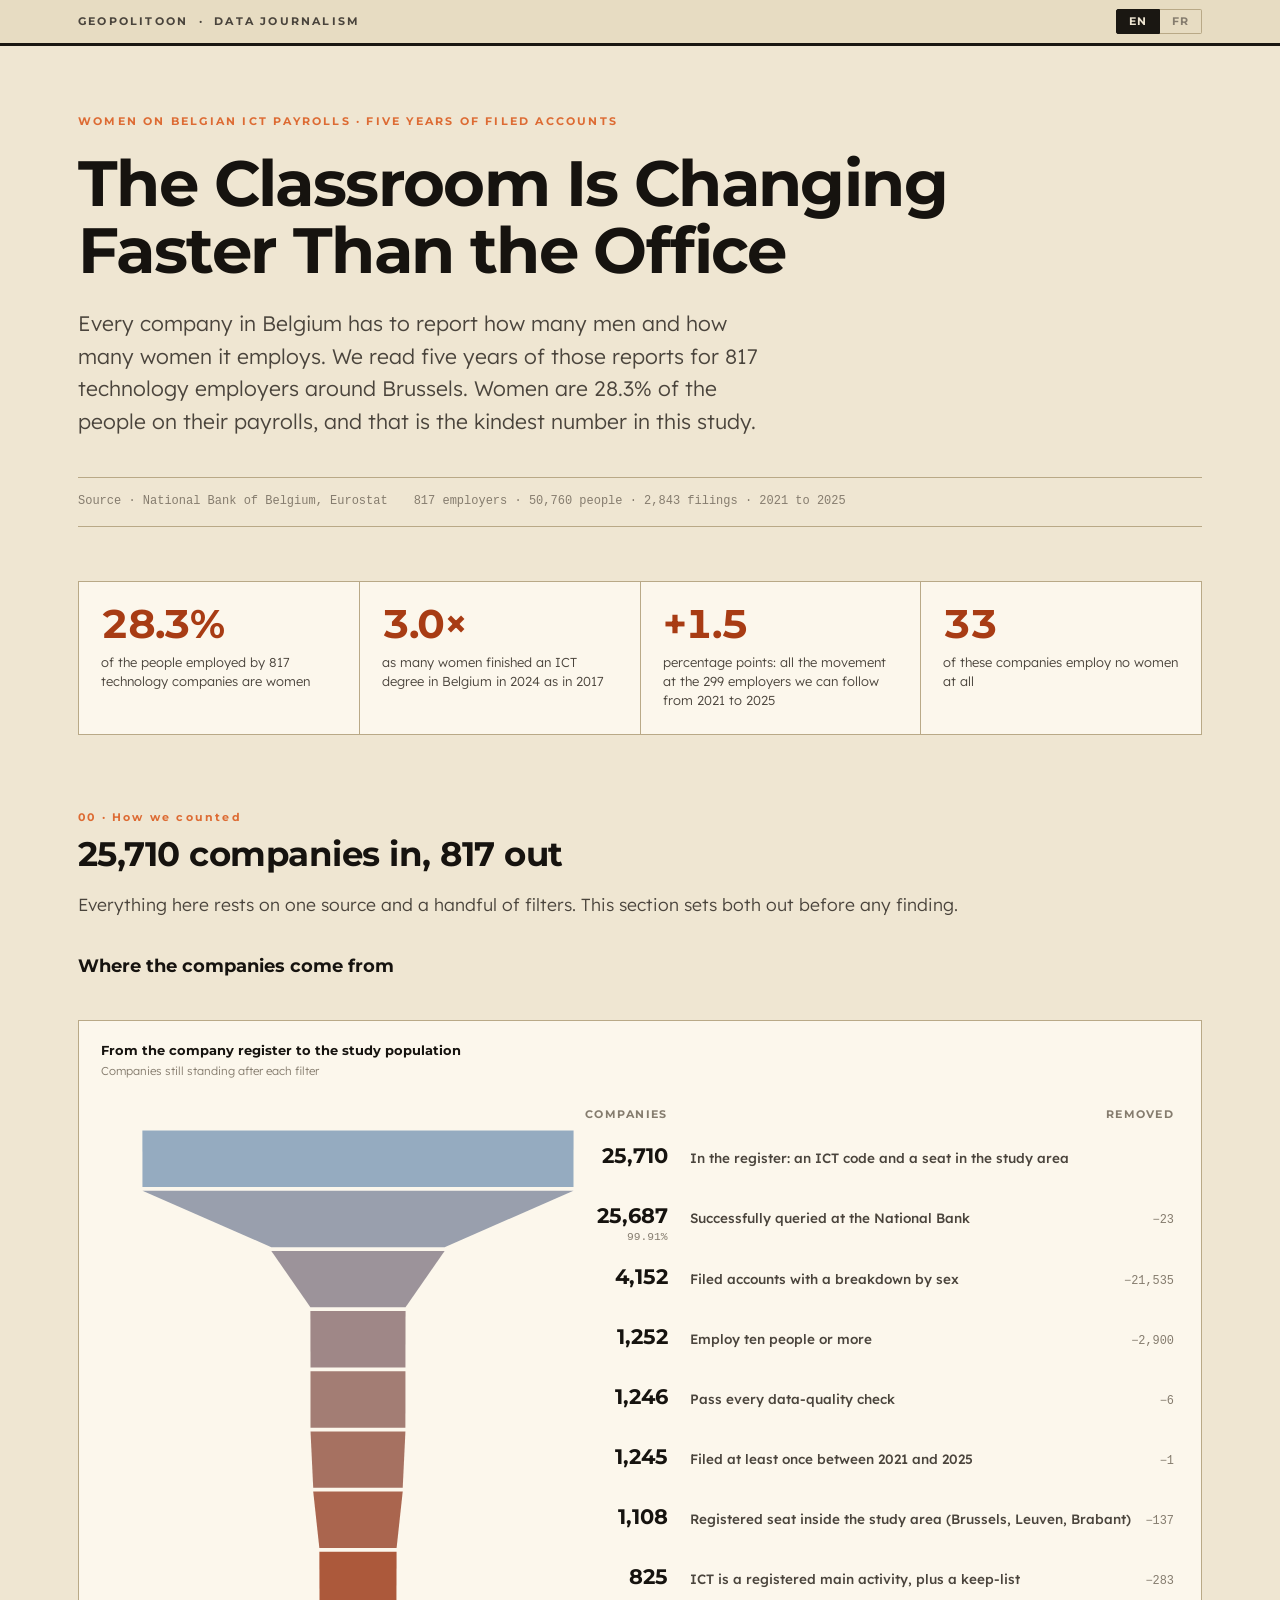
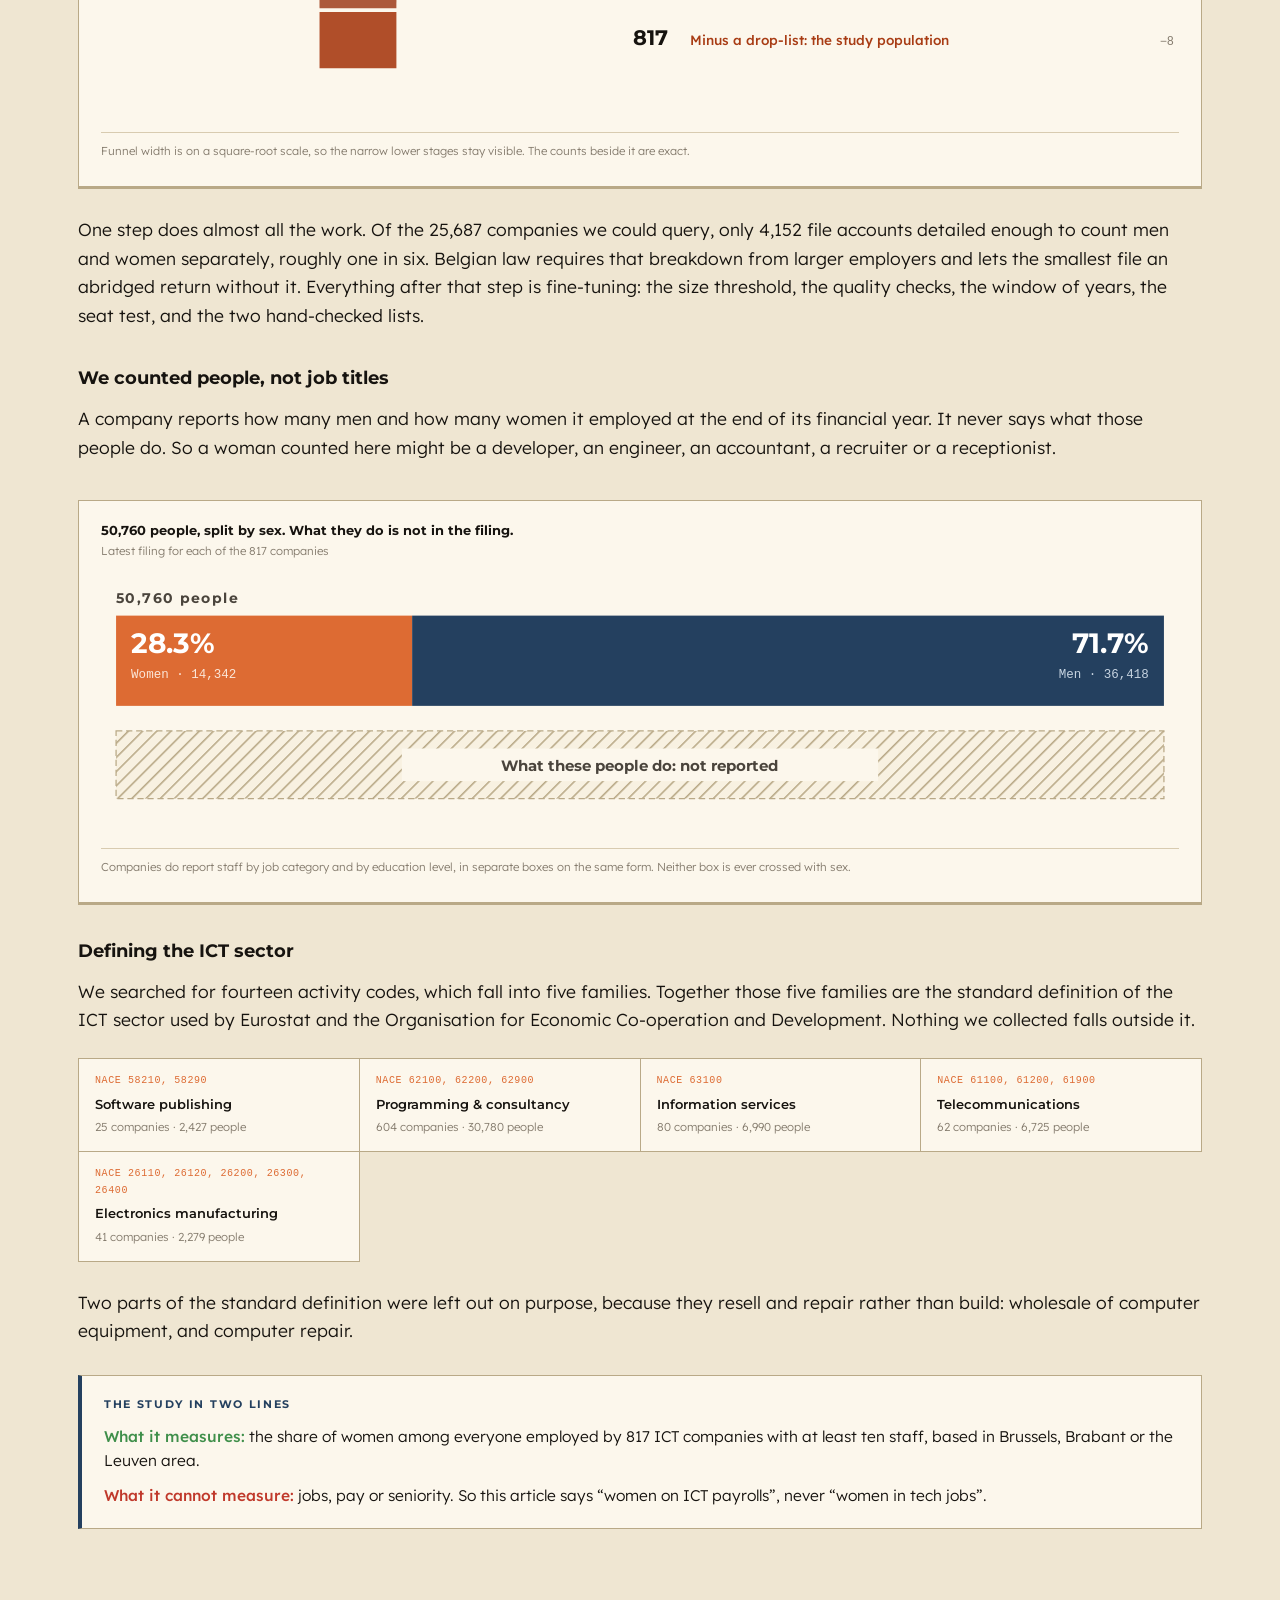
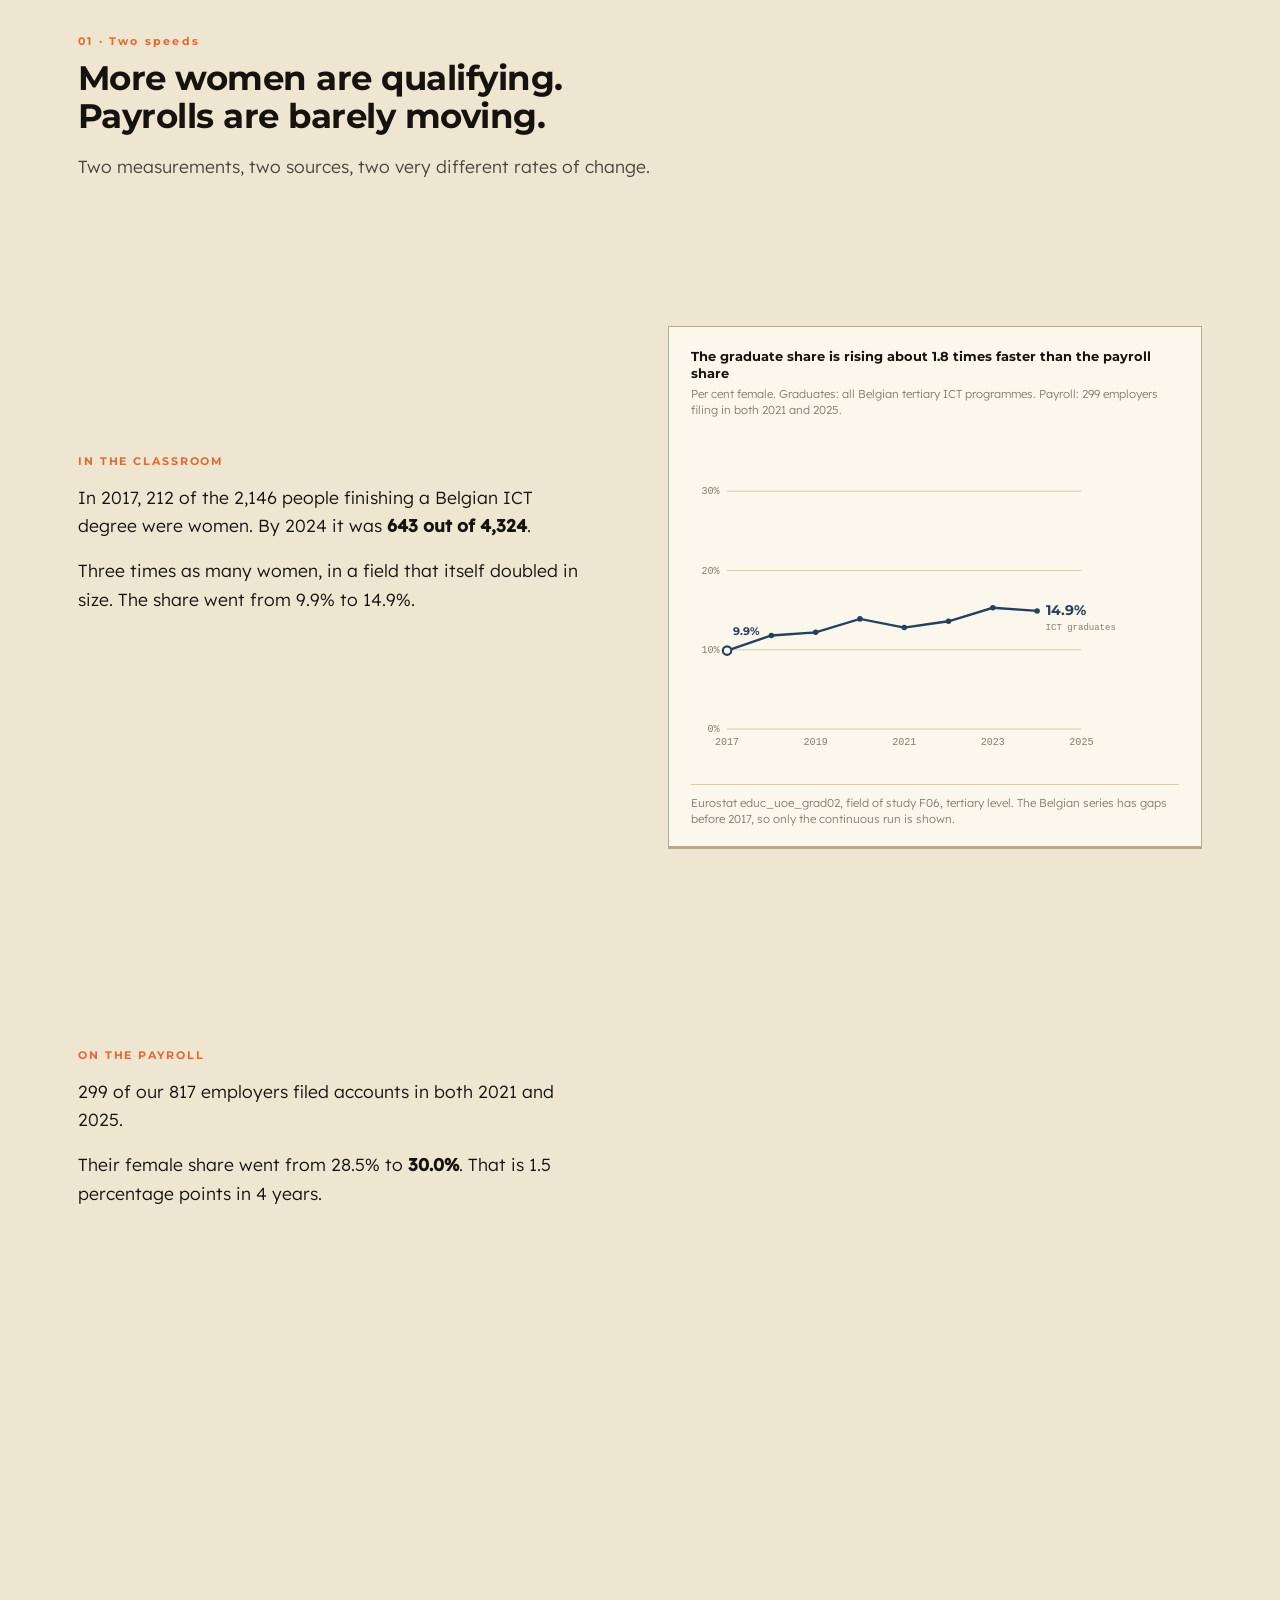
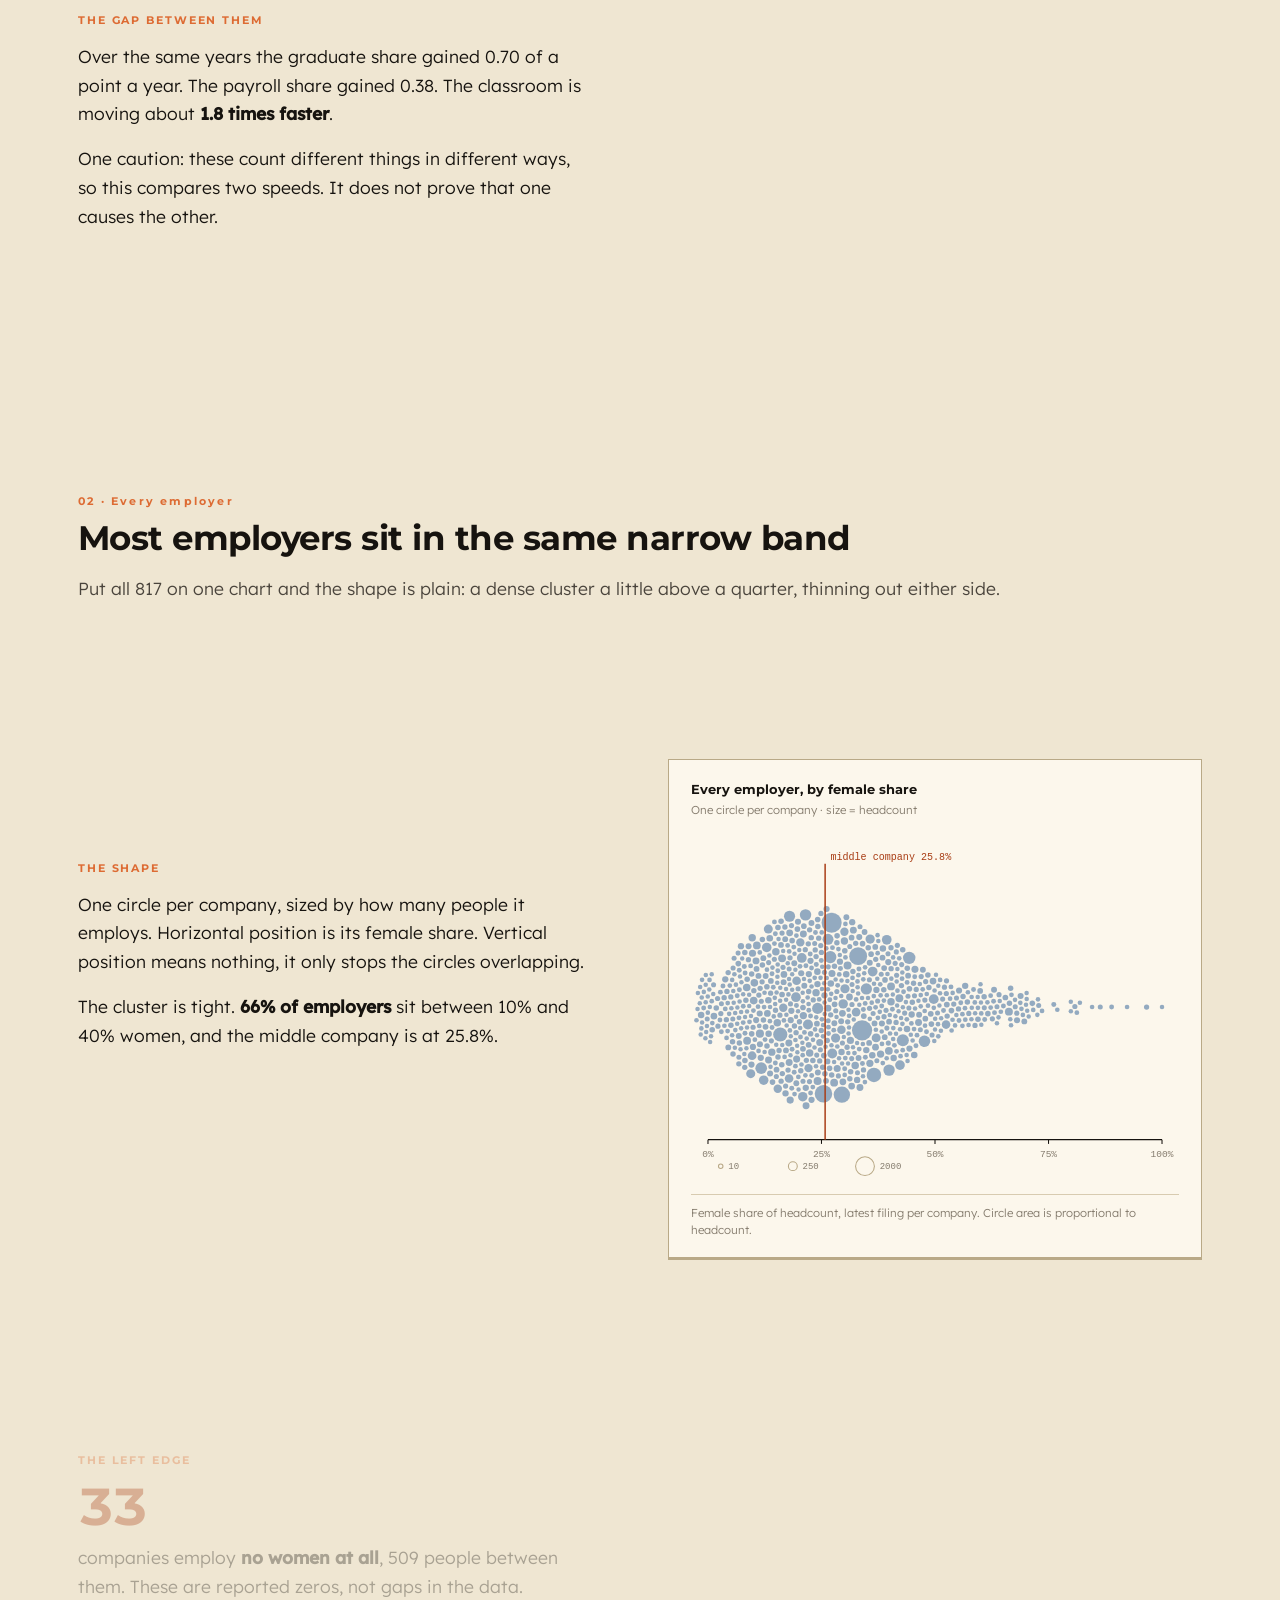
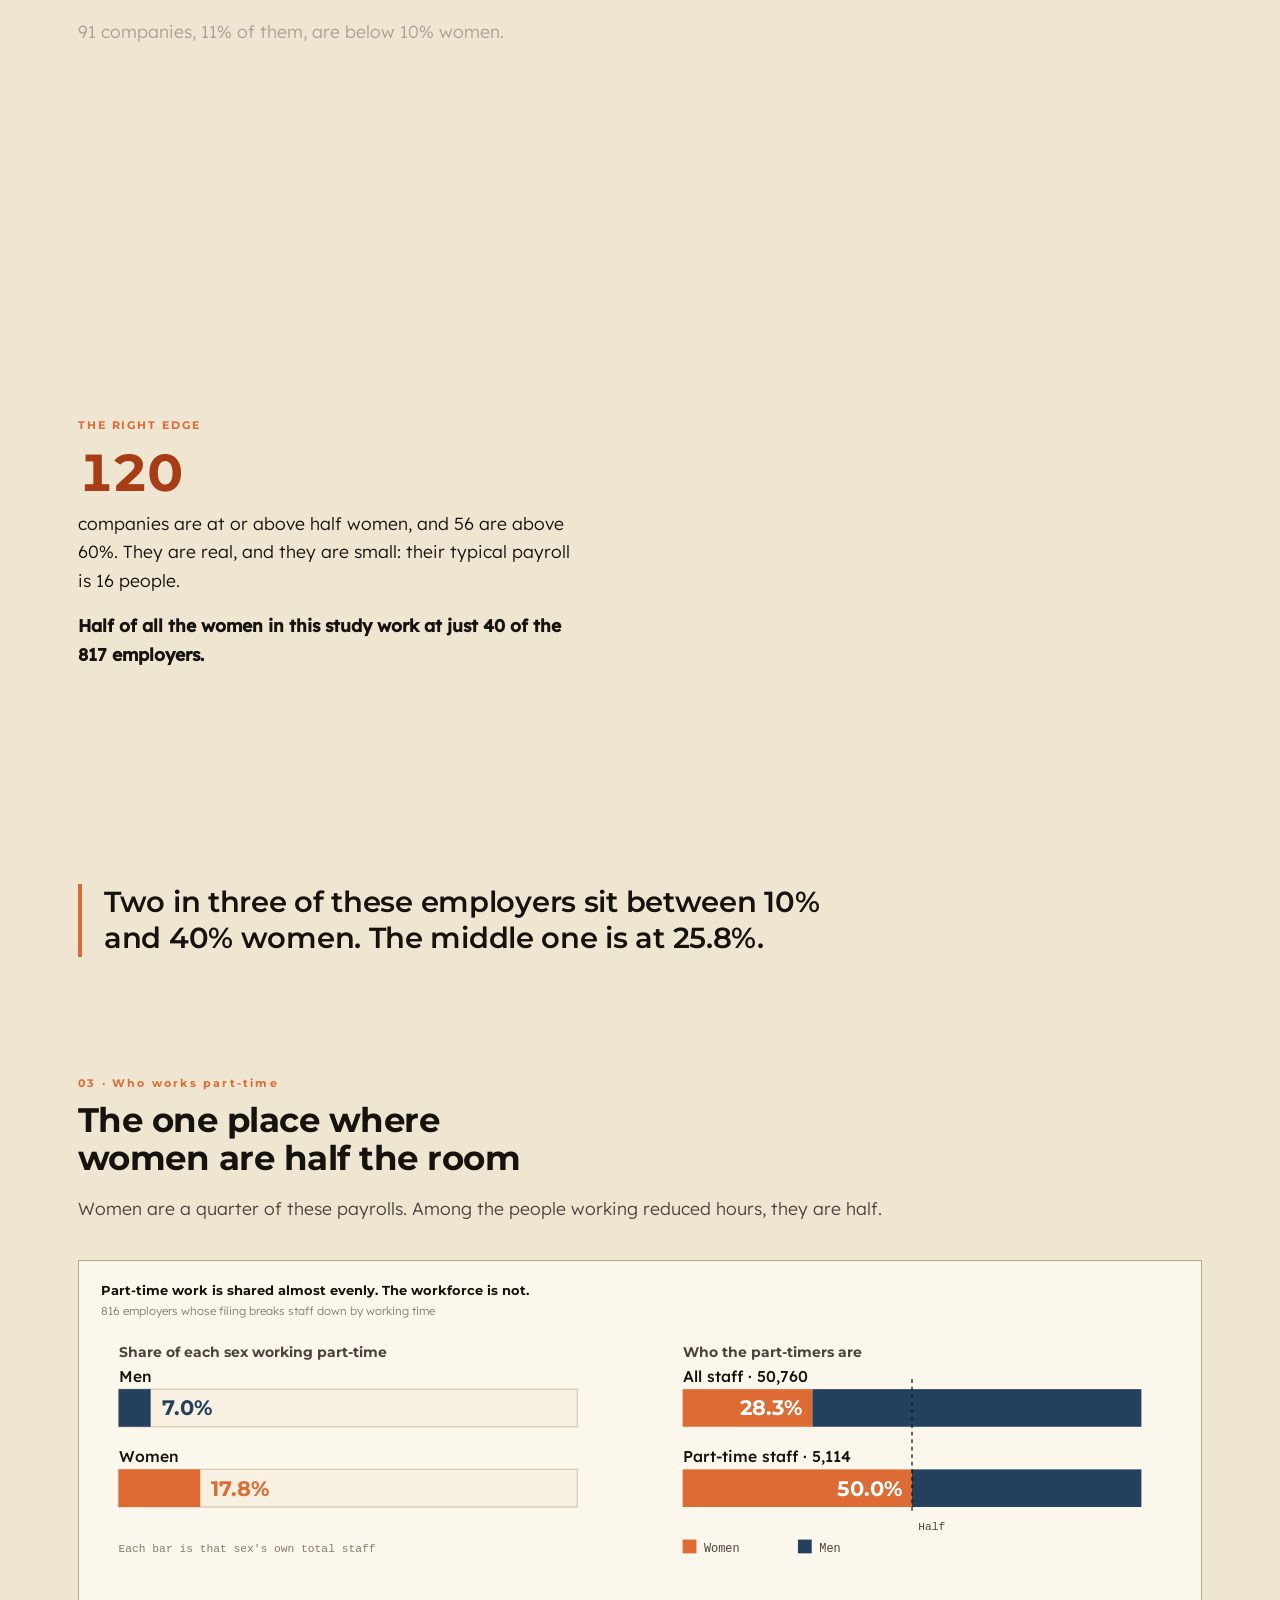
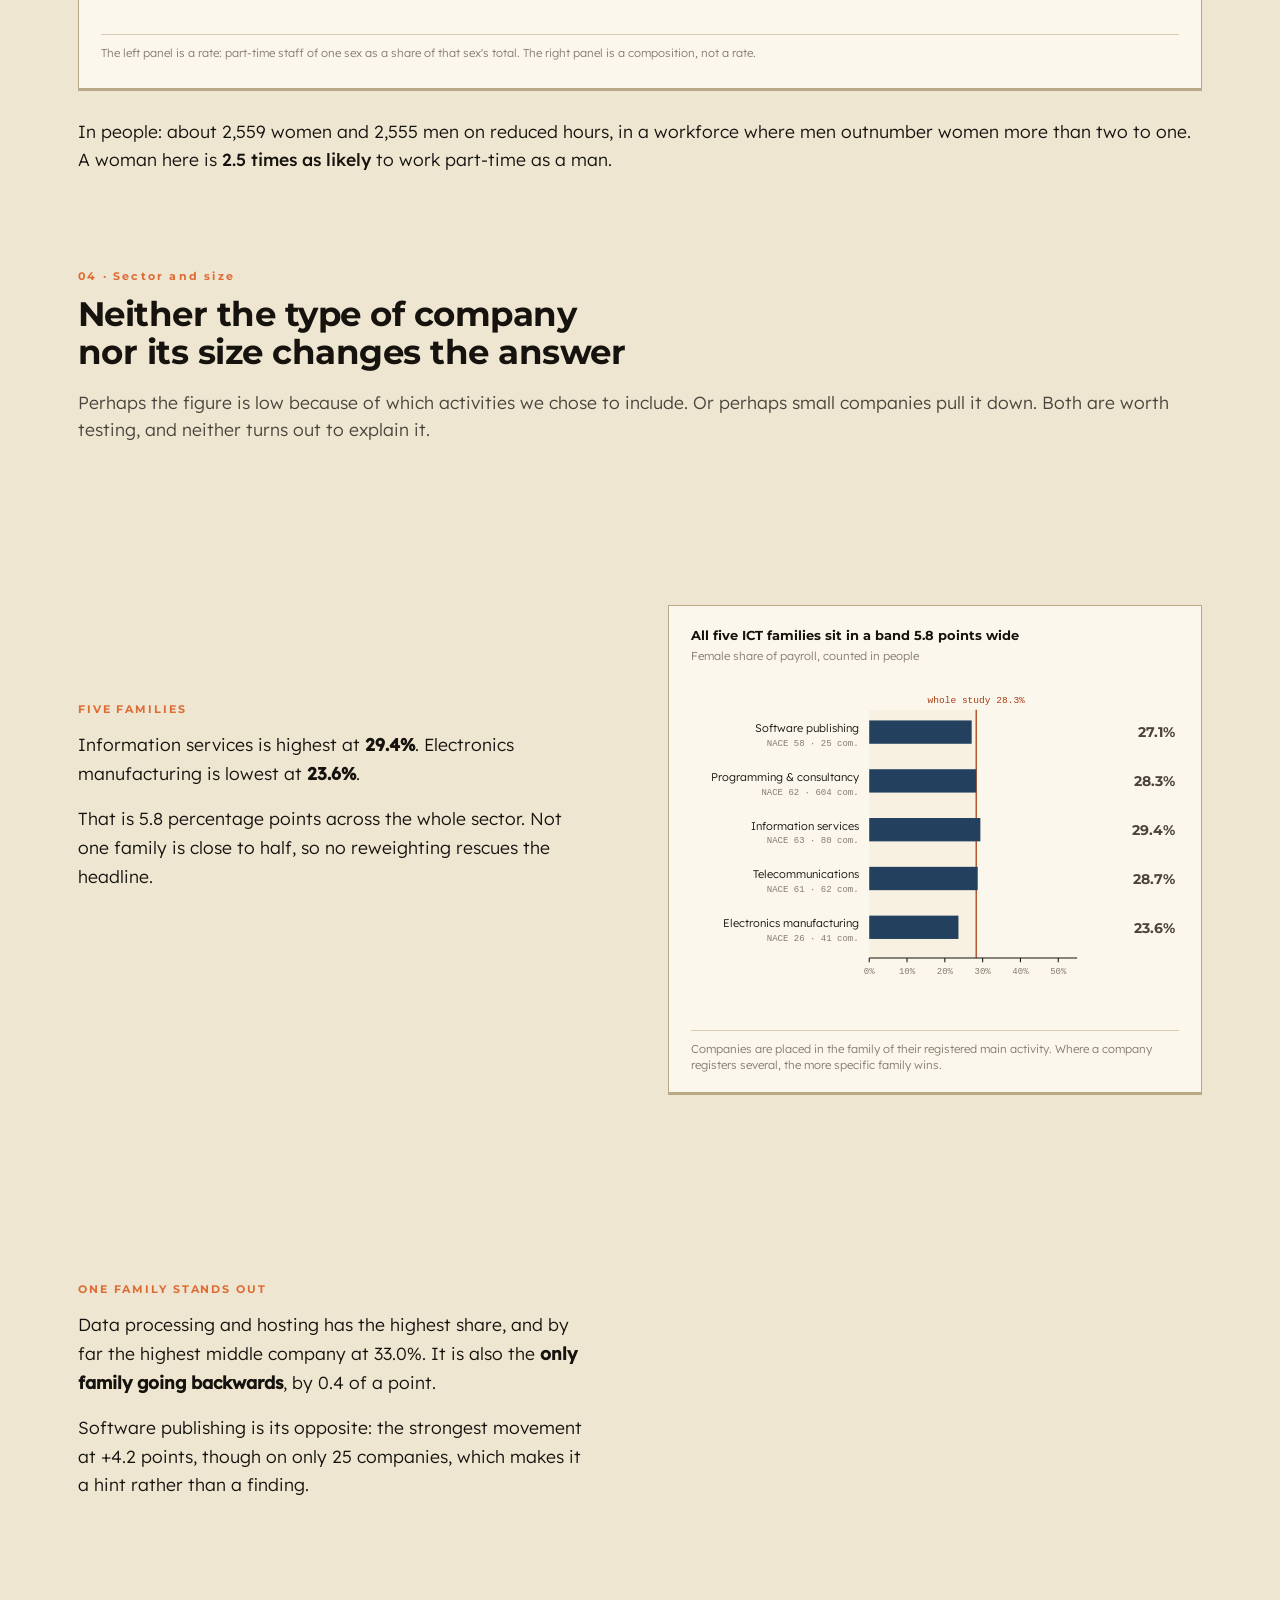
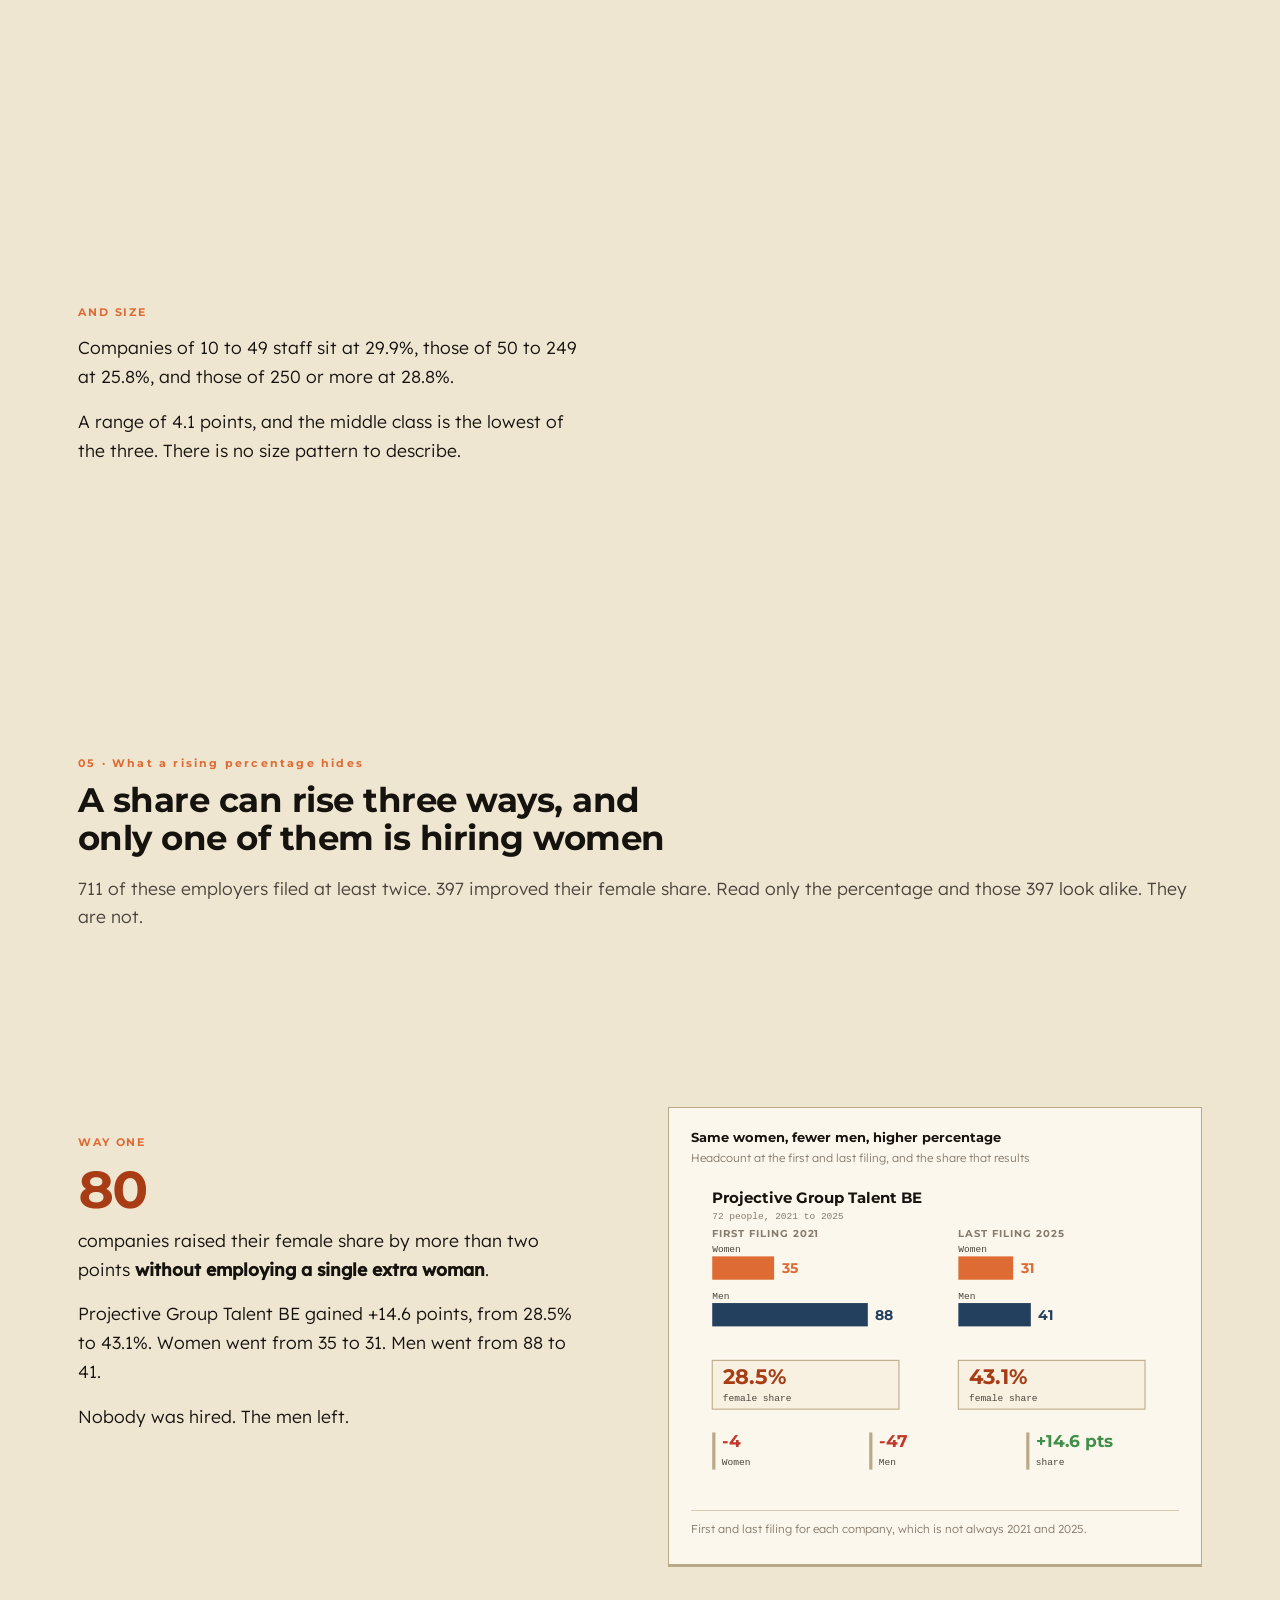
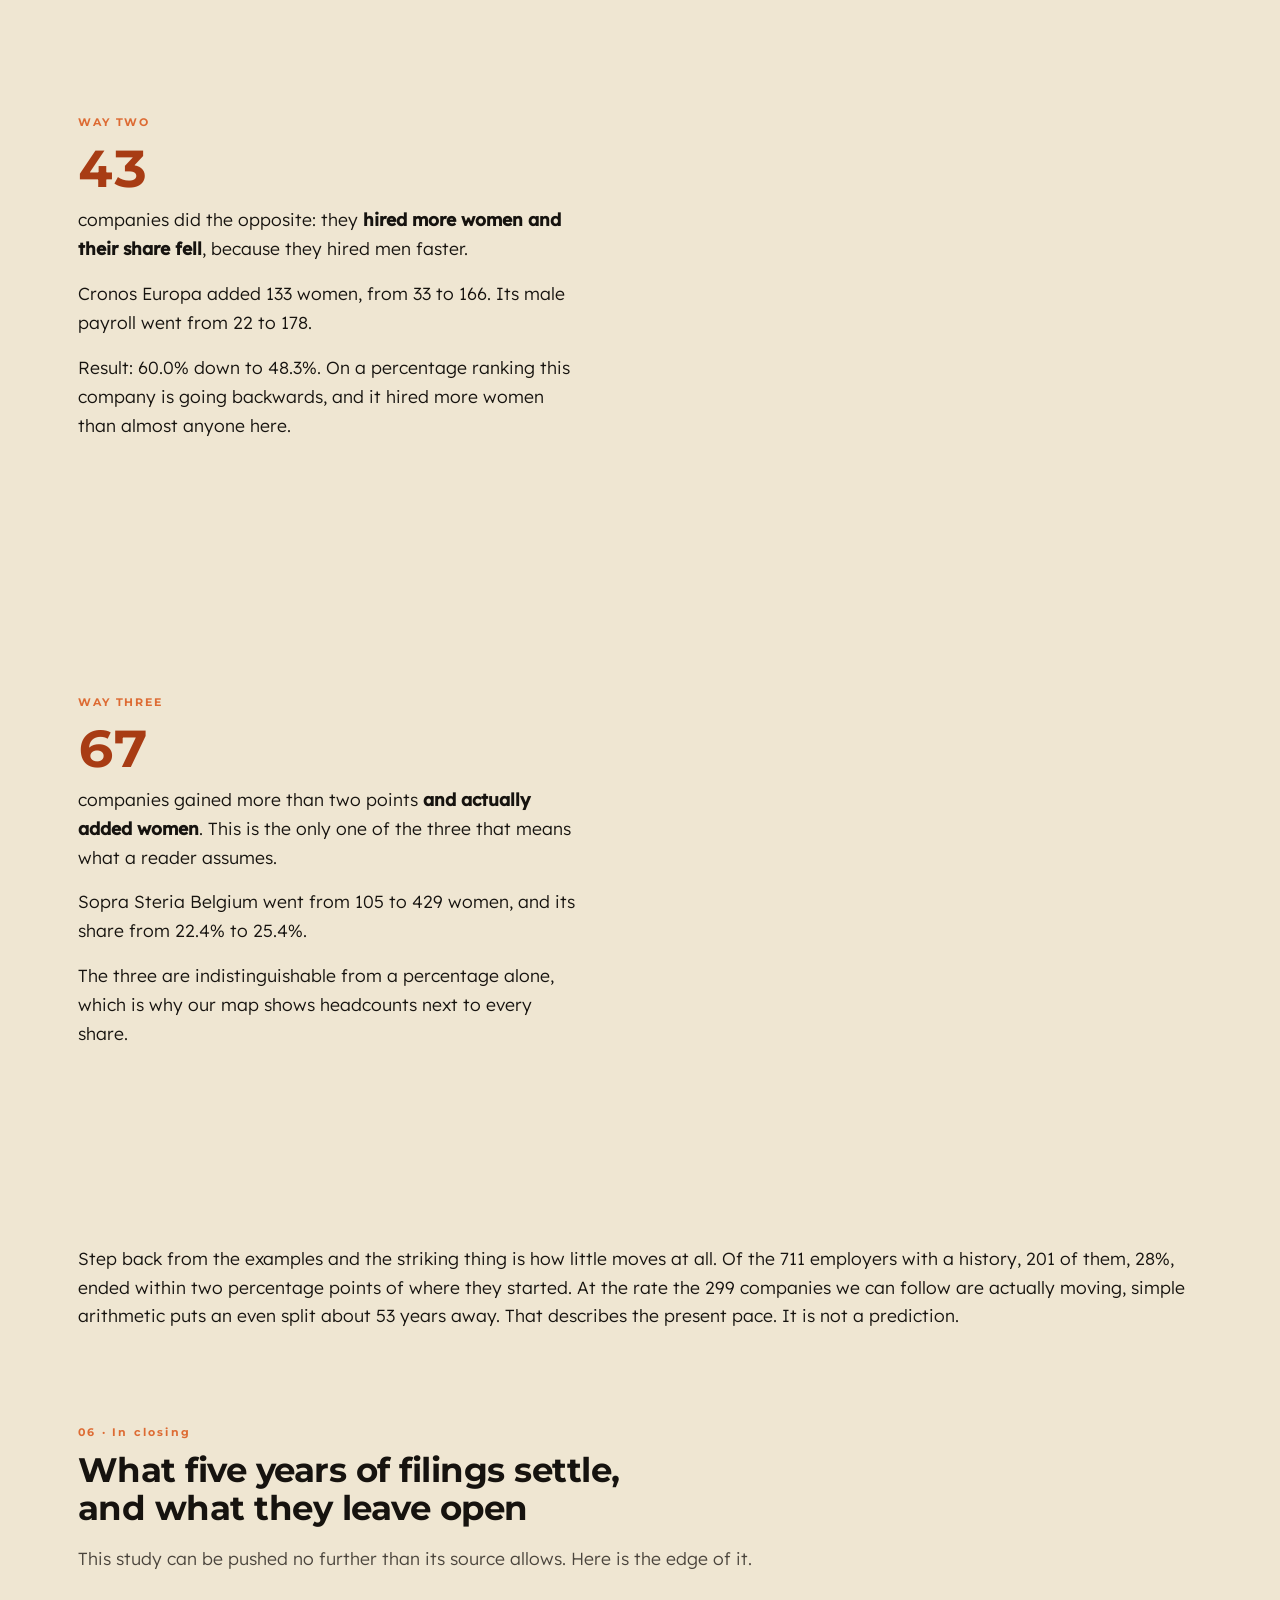
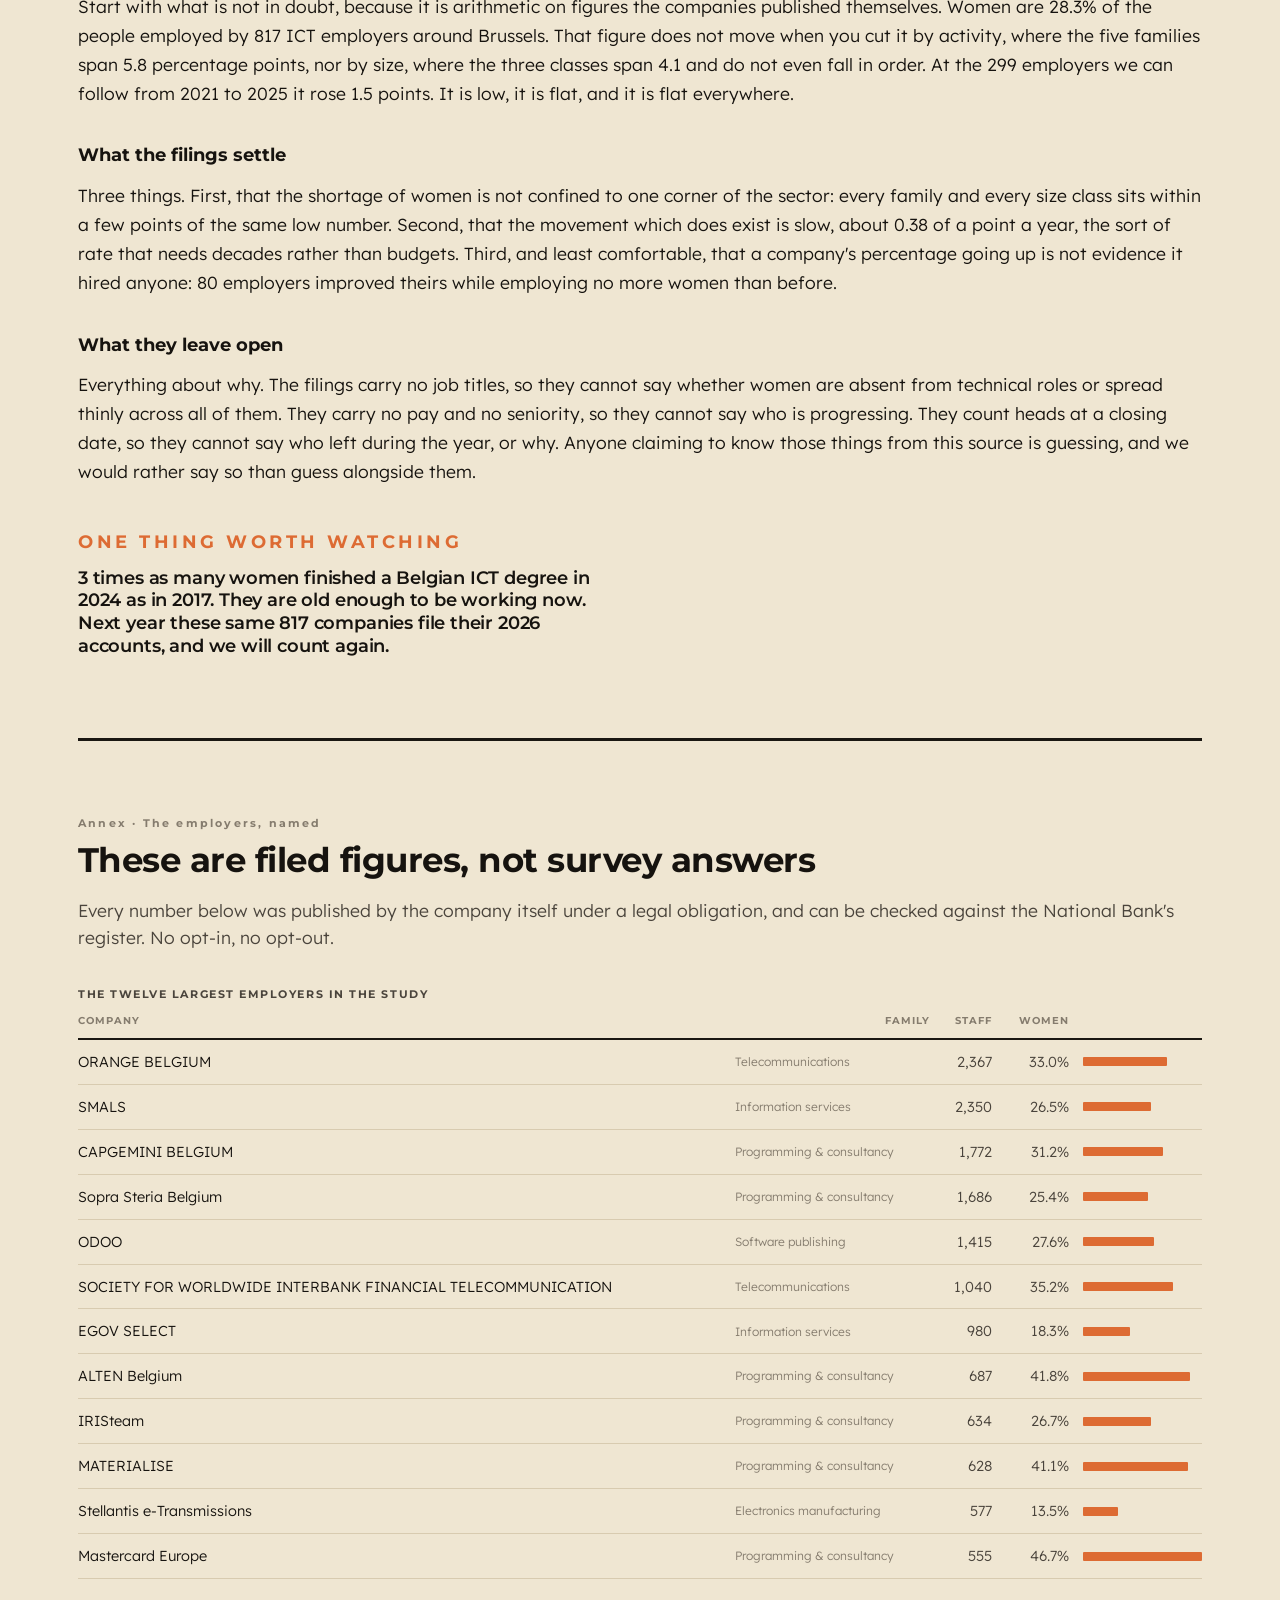
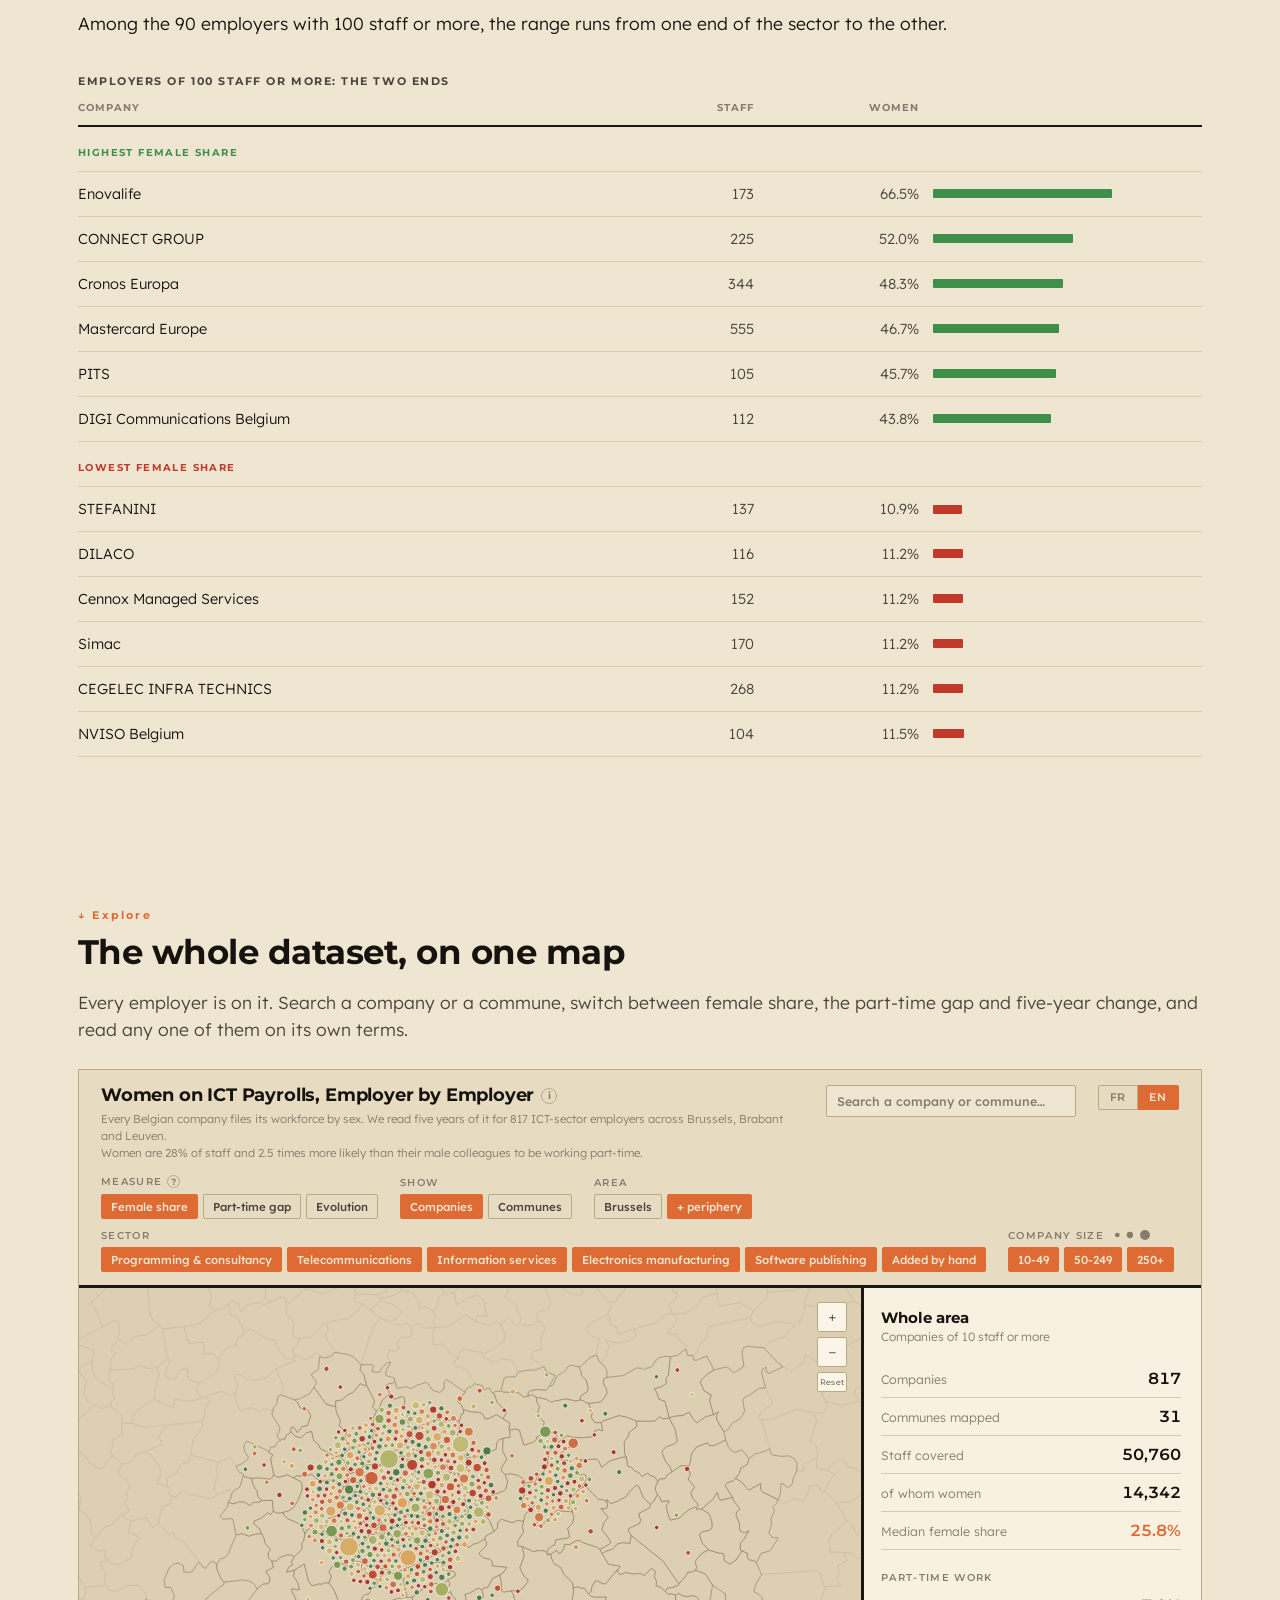
==== woman_in_ict_comapnies_brussels/article.html @ a83da3f2 "Add files via upload" ====
<!DOCTYPE html>
<html lang="en">
<head>
<meta charset="utf-8">
<meta name="viewport" content="width=device-width, initial-scale=1">
<title>The Pipeline Filled Twice as Fast as the Payroll</title>
<link rel="stylesheet" href="./montserrat.css">
<link rel="stylesheet" href="./lexend.css">
<style>
  :root{
    /* geopolitoon: parchment ground, black rules, one burnt-orange accent */
    --paper:#EFE6D2;
    --paper-2:#E7DCC2;
    --paper-3:#F8F1E1;
    --paper-4:#FCF7EC;
    --rule:#1A1712;
    --ink:#16130F;
    --ink-2:#4A443C;
    --ink-3:#857C6E;
    --line:#D8CBB0;
    --line-strong:#B9A987;
    --orange:#DD6B33;
    --orange-deep:#A83C14;
    --orange-soft:#F6DCC8;
    --navy:#24405F;
    --navy-soft:#8AA3BC;
    --green:#3F8F4A;
    --red:#C0392B;
    --display:'Montserrat',system-ui,sans-serif;
    --body:'Lexend',system-ui,sans-serif;
    --mono:ui-monospace,'Cascadia Mono',Consolas,monospace;
    --measure:60ch;
  }
  *{box-sizing:border-box}
  html{scroll-behavior:smooth}
  body{
    margin:0;background:var(--paper);color:var(--ink);
    font-family:var(--body);font-weight:300;font-size:17px;line-height:1.65;
    -webkit-font-smoothing:antialiased;
  }
  .wrap{max-width:1180px;margin:0 auto;padding:0 28px}

  /* ---------------- language switch ---------------- */
  .langbar{
    position:fixed;top:0;left:0;right:0;z-index:60;
    background:var(--paper-2);border-bottom:3px solid var(--rule);
  }
  .langbar .inner{
    max-width:1180px;margin:0 auto;padding:9px 28px;
    display:flex;justify-content:space-between;align-items:center;gap:16px;
  }
  .sig{
    font-family:var(--display);font-size:11px;font-weight:700;letter-spacing:.2em;
    text-transform:uppercase;color:var(--ink-2);
  }
  .sig a{color:inherit;text-decoration:none}
  .sig a:hover{color:var(--orange)}
  .langtoggle{display:flex}
  .langtoggle button{
    font-family:var(--display);font-size:10.5px;font-weight:700;letter-spacing:.09em;
    background:transparent;border:1px solid var(--line-strong);color:var(--ink-3);
    padding:5px 12px;cursor:pointer;
  }
  .langtoggle button:first-child{border-radius:2px 0 0 2px}
  .langtoggle button:last-child{border-radius:0 2px 2px 0;border-left:none}
  .langtoggle button[aria-pressed="true"]{
    background:var(--rule);color:var(--paper);border-color:var(--rule);
  }

  /* ---------------- hero ---------------- */
  header.hero{padding:112px 0 0}
  .kicker{
    font-family:var(--display);font-size:11px;font-weight:700;letter-spacing:.2em;
    text-transform:uppercase;color:var(--orange);margin:0 0 20px;
  }
  h1{
    font-family:var(--display);font-weight:700;
    font-size:clamp(32px,5.6vw,64px);line-height:1.04;letter-spacing:-.025em;
    margin:0 0 24px;max-width:24ch;text-wrap:balance;
  }
  .standfirst{
    font-size:clamp(18px,2vw,21px);line-height:1.55;color:var(--ink-2);
    max-width:54ch;margin:0 0 40px;
  }
  .byline{
    font-family:var(--mono);font-size:12px;color:var(--ink-3);
    padding:14px 0;border-top:1px solid var(--line-strong);
    border-bottom:1px solid var(--line-strong);display:flex;gap:26px;flex-wrap:wrap;
  }

  .keynums{
    display:grid;grid-template-columns:repeat(auto-fit,minmax(190px,1fr));
    gap:1px;background:var(--line-strong);border:1px solid var(--line-strong);
    margin:54px 0 0;
  }
  .keynum{background:var(--paper-4);padding:22px 22px 24px}
  .keynum .v{
    font-family:var(--display);font-weight:700;font-size:clamp(28px,3.3vw,40px);
    line-height:1;letter-spacing:-.03em;color:var(--orange-deep);
    font-variant-numeric:tabular-nums;
  }
  .keynum .k{font-size:13px;line-height:1.45;color:var(--ink-2);margin-top:9px}

  /* ---------------- prose ---------------- */
  section.prose{padding:76px 0 0}
  .prose p, .lede{margin:0 0 20px;font-size:17.5px;text-wrap:pretty}
  .lede{font-size:20px;line-height:1.55;color:var(--ink-2)}
  .prose h2{
    font-family:var(--display);font-weight:700;font-size:clamp(24px,3vw,34px);
    line-height:1.12;letter-spacing:-.015em;margin:0 0 18px;max-width:34ch;
    text-wrap:balance;
  }
  .prose h2 .n{
    display:block;font-size:11px;letter-spacing:.2em;color:var(--orange);
    margin-bottom:12px;font-weight:700;
  }
  .prose h3{
    font-family:var(--display);font-weight:700;font-size:18px;margin:34px 0 10px;
  }
  .prose strong{font-weight:500;color:var(--ink)}
  .pull{
    font-family:var(--display);font-weight:600;font-size:clamp(21px,2.6vw,29px);
    line-height:1.25;letter-spacing:-.01em;color:var(--ink);
    max-width:40ch;margin:44px 0;padding-left:22px;
    border-left:4px solid var(--orange);
  }

  /* the five activity families, as a compact key */
  .famlist{
    display:grid;grid-template-columns:repeat(auto-fit,minmax(230px,1fr));
    gap:0;margin:24px 0 26px;
    border-top:1px solid var(--line-strong);
    border-left:1px solid var(--line-strong);
  }
  .fam{
    background:var(--paper-4);padding:14px 16px;
    border-right:1px solid var(--line-strong);
    border-bottom:1px solid var(--line-strong);
  }
  .fam .code{
    font-family:var(--mono);font-size:10px;letter-spacing:.06em;color:var(--orange);
  }
  .fam .nm{font-family:var(--display);font-size:13px;font-weight:600;margin:4px 0 3px}
  .fam .ct{font-size:11.5px;color:var(--ink-3)}

  /* a definition the reader must not skip */
  .defbox{
    background:var(--paper-4);border:1px solid var(--line-strong);
    border-left:4px solid var(--navy);padding:20px 22px;margin:30px 0;
  }
  .defbox h4{
    font-family:var(--display);font-size:10.5px;font-weight:700;letter-spacing:.16em;
    text-transform:uppercase;color:var(--navy);margin:0 0 10px;
  }
  .defbox p{font-size:15.5px;line-height:1.6;margin:0 0 10px}
  .defbox p:last-child{margin:0}
  .defbox .yes{color:var(--green);font-weight:500}
  .defbox .no{color:var(--red);font-weight:500}

  /* ---------------- scrollytelling ---------------- */
  .scrolly{position:relative;margin:56px 0 0}
  .scrolly .inner{display:grid;grid-template-columns:1fr 1fr;gap:56px;align-items:start}
  .figcol{position:sticky;top:96px;height:min(80vh,700px);display:flex;
    flex-direction:column;justify-content:center}
  .figbox{
    background:var(--paper-4);border:1px solid var(--line-strong);
    padding:22px 22px 18px;box-shadow:0 2px 0 var(--line-strong);
  }
  .figtitle{
    font-family:var(--display);font-size:12.5px;font-weight:700;line-height:1.3;
    color:var(--ink);margin-bottom:4px;
  }
  .figsub{font-size:11.5px;color:var(--ink-3);margin-bottom:14px;line-height:1.4}
  .figbox svg{display:block;width:100%;height:auto;overflow:visible}
  .fignote{
    font-size:11.5px;color:var(--ink-3);margin-top:12px;padding-top:10px;
    border-top:1px solid var(--line);line-height:1.45;min-height:3.1em;
  }

  .steps{display:flex;flex-direction:column}
  .step{
    min-height:66vh;display:flex;flex-direction:column;justify-content:center;
    padding:26px 0;opacity:.32;transition:opacity .35s ease;
  }
  .step.on{opacity:1}
  .step p{max-width:46ch;margin:0 0 16px;font-size:17.5px}
  .step p:last-child{margin-bottom:0}
  .step .big{
    font-family:var(--display);font-weight:700;font-size:clamp(34px,4.4vw,52px);
    line-height:1;letter-spacing:-.03em;color:var(--orange-deep);
    display:block;margin-bottom:10px;font-variant-numeric:tabular-nums;
  }
  .step .label{
    font-family:var(--display);font-size:10.5px;font-weight:700;letter-spacing:.18em;
    text-transform:uppercase;color:var(--orange);margin-bottom:12px;
  }

  .closing{
    font-family:var(--display);font-weight:600;
    font-size:clamp(19px,2.2vw,25px);line-height:1.3;letter-spacing:-.01em;
    color:var(--ink);max-width:44ch;
  }
  .annex{border-top:3px solid var(--rule);margin-top:80px;padding-top:44px}
  .annex h2 .n{color:var(--ink-3)}

  /* the interactive map, embedded as the article's finale */
  .mapfinale{margin-top:76px}
  .mapfinale h2 .n{color:var(--orange)}
  .mapframe{margin:26px 0 0}
  .mapframe iframe{
    width:100%;height:min(88vh,900px);border:1px solid var(--line-strong);
    box-shadow:0 2px 0 var(--line-strong);background:var(--paper-4);display:block;
  }
  .mapfull{margin:14px 0 0;font-family:var(--display);font-size:13px;font-weight:600}
  .mapfull a{color:var(--orange-deep);text-decoration:none}
  .mapfull a:hover{text-decoration:underline}
  @media (max-width:900px){ .mapframe iframe{height:82vh} }

  /* a standalone figure, no scroll steps */
  .solo{margin:38px 0 0}
  .solo .figbox{max-width:100%}

  /* ---------------- tables ---------------- */
  .tablewrap{overflow-x:auto;margin:34px 0 0}
  table{border-collapse:collapse;width:100%;font-size:14.5px;min-width:520px}
  caption{
    text-align:left;font-family:var(--display);font-size:11px;font-weight:700;
    letter-spacing:.14em;text-transform:uppercase;color:var(--ink-2);
    padding-bottom:10px;
  }
  th{
    font-family:var(--display);font-size:10px;font-weight:700;letter-spacing:.1em;
    text-transform:uppercase;color:var(--ink-3);text-align:right;
    padding:0 0 8px 14px;border-bottom:2px solid var(--rule);
  }
  th:first-child{text-align:left;padding-left:0}
  td{padding:10px 0 10px 14px;border-bottom:1px solid var(--line);text-align:right;
    font-variant-numeric:tabular-nums;color:var(--ink-2)}
  td:first-child{text-align:left;padding-left:0;color:var(--ink)}
  tbody tr:hover td{background:var(--paper-3)}
  .bar-cell{position:relative;min-width:110px}
  .bar-cell i{display:block;height:9px;background:var(--orange);border-radius:1px}
  td.sect{font-size:12px;color:var(--ink-3);text-align:left}

  /* ---------------- method + footer ---------------- */
  .method{
    background:var(--paper-2);border-top:3px solid var(--rule);
    margin-top:96px;padding:56px 0 64px;
  }
  .method h2{font-family:var(--display);font-weight:700;font-size:24px;margin:0 0 20px}
  .method .cols{display:grid;grid-template-columns:repeat(auto-fit,minmax(240px,1fr));gap:34px}
  .method h3{
    font-family:var(--display);font-size:11px;font-weight:700;letter-spacing:.14em;
    text-transform:uppercase;color:var(--orange);margin:0 0 8px;
  }
  .method p{font-size:14px;line-height:1.6;color:var(--ink-2);margin:0 0 12px;max-width:46ch}
  .method a{color:var(--navy);text-decoration:underline;text-underline-offset:2px}

  .cta{
    display:block;margin:44px 0 0;padding:26px 28px;background:var(--rule);
    color:var(--paper);text-decoration:none;
  }
  .cta .t{
    font-family:var(--display);font-weight:700;font-size:22px;letter-spacing:-.01em;
    display:block;margin-bottom:6px;
  }
  .cta .s{font-size:14px;color:#C9BCA0}
  .cta:hover .t{color:var(--orange)}

  footer.end{padding:34px 0 60px;font-family:var(--mono);font-size:11.5px;color:var(--ink-3)}

  @media (max-width:900px){
    .scrolly .inner{grid-template-columns:1fr;gap:0}
    .figcol{position:sticky;top:64px;height:auto;margin-bottom:18px;
      background:var(--paper);padding:8px 0}
    .step{min-height:auto;padding:20px 0;opacity:1}
  }
  @media (prefers-reduced-motion:reduce){
    html{scroll-behavior:auto}
    .step{opacity:1;transition:none}
  }
  :focus-visible{outline:2px solid var(--orange);outline-offset:3px}
</style>
</head>
<body>

<div class="langbar">
  <div class="inner">
    <div class="sig"><a href="https://geopolitoon.com">geopolitoon</a> &nbsp;·&nbsp;
      <span data-i18n="dept"></span></div>
    <div class="langtoggle" role="group" aria-label="Language">
      <button id="lang-en" aria-pressed="true">EN</button>
      <button id="lang-fr" aria-pressed="false">FR</button>
    </div>
  </div>
</div>

<div class="wrap">
  <header class="hero">
    <p class="kicker" data-i18n="kicker"></p>
    <h1 data-i18n="title"></h1>
    <p class="standfirst" data-i18n="standfirst"></p>
    <div class="byline">
      <span data-i18n="bylineSrc"></span>
      <span data-i18n="bylineScope"></span>
    </div>
    <div class="keynums" id="keynums"></div>
  </header>

  <!-- ============ 00 · how we counted ============ -->
  <section class="prose">
    <h2><span class="n" data-i18n="a0n"></span><span data-i18n="a0h"></span></h2>
    <p class="lede" data-i18n="a0lede"></p>

    <h3 data-i18n="a0h1"></h3>
    <div class="solo">
      <div class="figbox">
        <div class="figtitle" data-i18n="figFunT"></div>
        <div class="figsub" data-i18n="figFunS"></div>
        <svg id="fig-funnel" viewBox="0 0 860 500" role="img"></svg>
        <div class="fignote" id="note-funnel"></div>
      </div>
    </div>
    <p style="margin-top:28px" data-i18n="a0p2"></p>

    <h3 data-i18n="a0h2"></h3>
    <p data-i18n="a0p3"></p>
    <div class="solo">
      <div class="figbox">
        <div class="figtitle" data-i18n="figFrameT"></div>
        <div class="figsub" data-i18n="figFrameS"></div>
        <svg id="fig-frame" viewBox="0 0 860 210" role="img"></svg>
        <div class="fignote" id="note-frame"></div>
      </div>
    </div>

    <h3 data-i18n="a0h3"></h3>
    <p data-i18n="a0p4"></p>
    <div class="famlist" id="famlist"></div>
    <p data-i18n="a0p5"></p>

    <div class="defbox">
      <h4 data-i18n="defT"></h4>
      <p data-i18n="defYes"></p>
      <p data-i18n="defNo"></p>
    </div>
  </section>

  <!-- ============ 01 · two speeds ============ -->
  <section class="prose">
    <h2><span class="n" data-i18n="a1n"></span><span data-i18n="a1h"></span></h2>
    <p class="lede" data-i18n="a1lede"></p>
  </section>

  <div class="scrolly" id="sc-speed">
    <div class="inner">
      <div class="steps" data-steps="speed"></div>
      <div class="figcol">
        <div class="figbox">
          <div class="figtitle" data-i18n="figSpeedT"></div>
          <div class="figsub" data-i18n="figSpeedS"></div>
          <svg id="fig-speed" viewBox="0 0 460 320" role="img"></svg>
          <div class="fignote" id="note-speed"></div>
        </div>
      </div>
    </div>
  </div>

  <!-- ============ 03 · every employer ============ -->
  <section class="prose">
    <h2><span class="n" data-i18n="a3n"></span><span data-i18n="a3h"></span></h2>
    <p class="lede" data-i18n="a3lede"></p>
  </section>

  <div class="scrolly" id="sc-swarm">
    <div class="inner">
      <div class="steps" data-steps="swarm"></div>
      <div class="figcol">
        <div class="figbox">
          <div class="figtitle" data-i18n="figSwarmT"></div>
          <div class="figsub" data-i18n="figSwarmS"></div>
          <svg id="fig-swarm" viewBox="0 0 460 330" role="img"></svg>
          <div class="fignote" id="note-swarm"></div>
        </div>
      </div>
    </div>
  </div>

  <div class="wrap" style="padding:0"><p class="pull" data-i18n="pull1"></p></div>

  <!-- ============ 04 · part-time ============ -->
  <section class="prose">
    <h2><span class="n" data-i18n="a4n"></span><span data-i18n="a4h"></span></h2>
    <p class="lede" data-i18n="a4lede"></p>
    <div class="solo">
      <div class="figbox">
        <div class="figtitle" data-i18n="figPtT"></div>
        <div class="figsub" data-i18n="figPtS"></div>
        <svg id="fig-pt" viewBox="0 0 860 230" role="img"></svg>
        <div class="fignote" id="note-pt"></div>
      </div>
    </div>
    <p style="margin-top:28px" data-i18n="a4p2"></p>
  </section>

  <!-- ============ 05 · sector and size ============ -->
  <section class="prose">
    <h2><span class="n" data-i18n="a5n"></span><span data-i18n="a5h"></span></h2>
    <p class="lede" data-i18n="a5lede"></p>
  </section>

  <div class="scrolly" id="sc-mix">
    <div class="inner">
      <div class="steps" data-steps="mix"></div>
      <div class="figcol">
        <div class="figbox">
          <div class="figtitle" id="mix-title"></div>
          <div class="figsub" id="mix-sub"></div>
          <svg id="fig-mix" viewBox="0 0 460 320" role="img"></svg>
          <div class="fignote" id="note-mix"></div>
        </div>
      </div>
    </div>
  </div>

  <!-- ============ 06 · what a percentage hides ============ -->
  <section class="prose">
    <h2><span class="n" data-i18n="a6n"></span><span data-i18n="a6h"></span></h2>
    <p class="lede" data-i18n="a6lede"></p>
  </section>

  <div class="scrolly" id="sc-mech">
    <div class="inner">
      <div class="steps" data-steps="mech"></div>
      <div class="figcol">
        <div class="figbox">
          <div class="figtitle" id="mech-title"></div>
          <div class="figsub" data-i18n="figMechS"></div>
          <svg id="fig-mech" viewBox="0 0 460 300" role="img"></svg>
          <div class="fignote" id="note-mech"></div>
        </div>
      </div>
    </div>
  </div>

  <section class="prose">
    <p data-i18n="a6p2"></p>
  </section>

  <!-- ============ 06 · in closing ============ -->
  <section class="prose">
    <h2><span class="n" data-i18n="a8n"></span><span data-i18n="a8h"></span></h2>
    <p class="lede" data-i18n="a8lede"></p>
    <p data-i18n="a8p1"></p>
    <h3 data-i18n="a8h1"></h3>
    <p data-i18n="a8p2"></p>
    <h3 data-i18n="a8h2"></h3>
    <p data-i18n="a8p3"></p>
    <p class="kicker" style="margin:42px 0 10px" data-i18n="a8last"></p>
    <p class="closing" data-i18n="a8p4"></p>
  </section>

  <!-- ============ annex · the employers, named ============ -->
  <section class="prose annex">
    <h2><span class="n" data-i18n="a7n"></span><span data-i18n="a7h"></span></h2>
    <p class="lede" data-i18n="a7lede"></p>
    <div class="tablewrap"><table id="tbl-largest"></table></div>
    <p style="margin-top:30px" data-i18n="a7p2"></p>
    <div class="tablewrap"><table id="tbl-extremes"></table></div>
  </section>

  <!-- ============ the map, embedded as the finale ============ -->
  <section class="prose mapfinale">
    <h2><span class="n" data-i18n="a9n"></span><span data-i18n="a9h"></span></h2>
    <p class="lede" data-i18n="a9lede"></p>
    <div class="mapframe">
      <iframe src="./map.html" title="Interactive map of women on ICT payrolls"
              loading="lazy"></iframe>
    </div>
    <p class="mapfull"><a id="maplink" href="./map.html" target="_blank"
       rel="noopener" data-i18n="a9full"></a></p>
  </section>
</div>

<div class="method">
  <div class="wrap">
    <h2 data-i18n="mTitle"></h2>
    <div class="cols">
      <div>
        <h3 data-i18n="mSrcT"></h3>
        <p data-i18n="mSrcP"></p>
      </div>
      <div>
        <h3 data-i18n="mWhoT"></h3>
        <p data-i18n="mWhoP"></p>
      </div>
      <div>
        <h3 data-i18n="mHowT"></h3>
        <p data-i18n="mHowP"></p>
      </div>
      <div>
        <h3 data-i18n="mLimT"></h3>
        <p data-i18n="mLimP"></p>
      </div>
    </div>
  </div>
</div>

<div class="wrap"><footer class="end"><span data-i18n="foot"></span></footer></div>

<script src="./d3.v7.min.js"></script>
<script src="./article.js"></script>
</body>
</html>
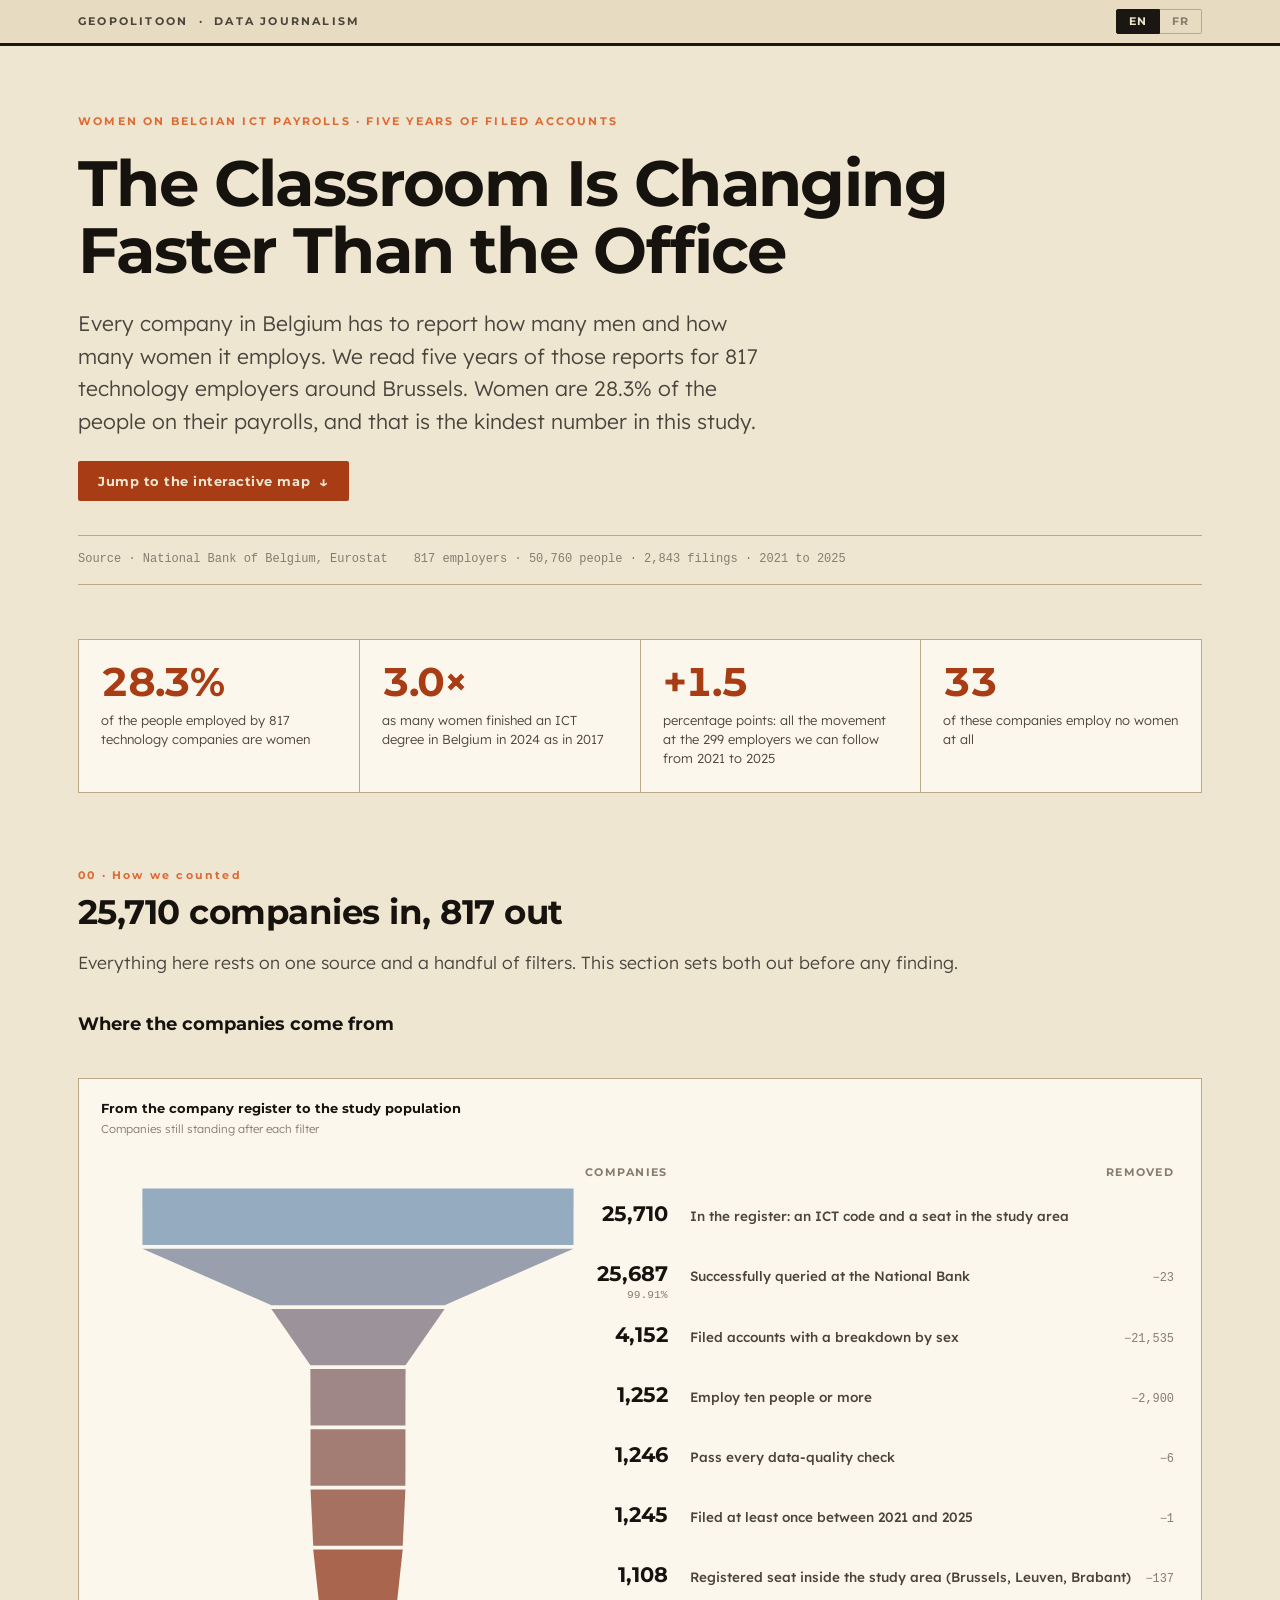
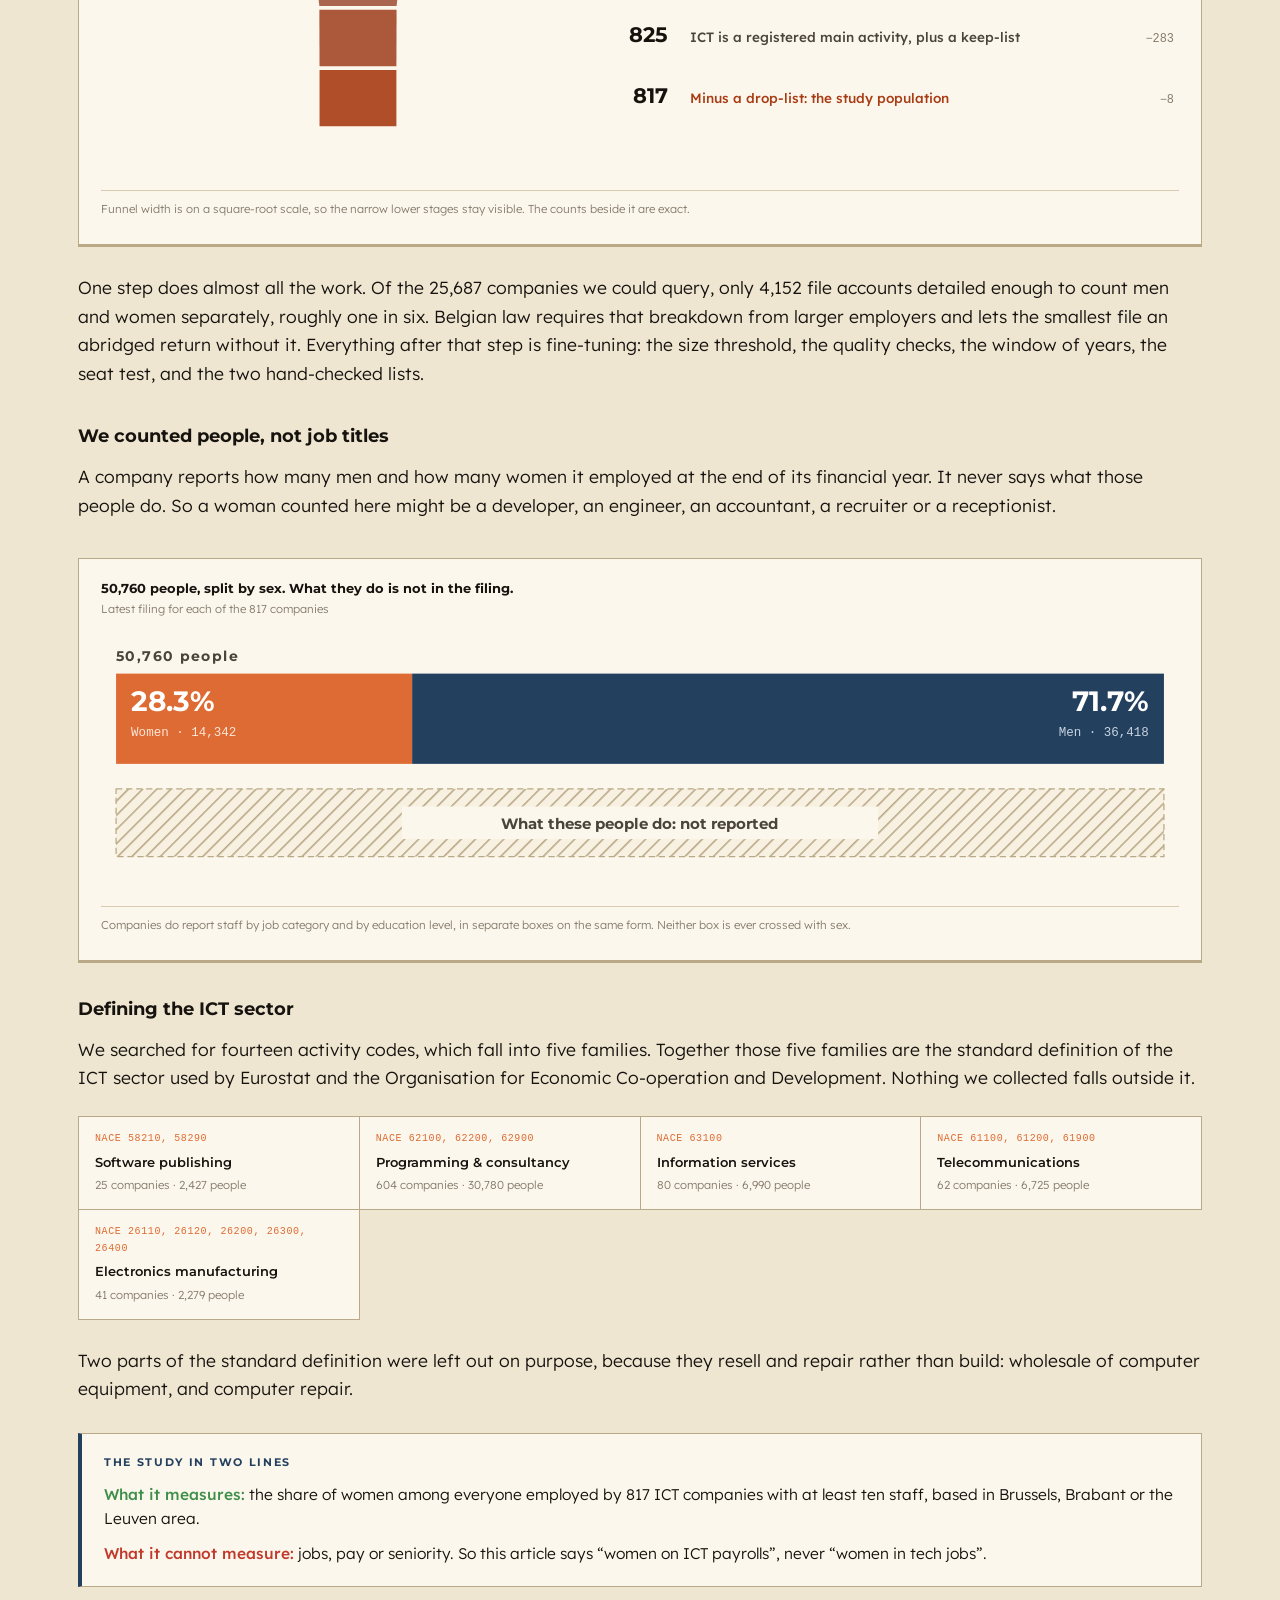
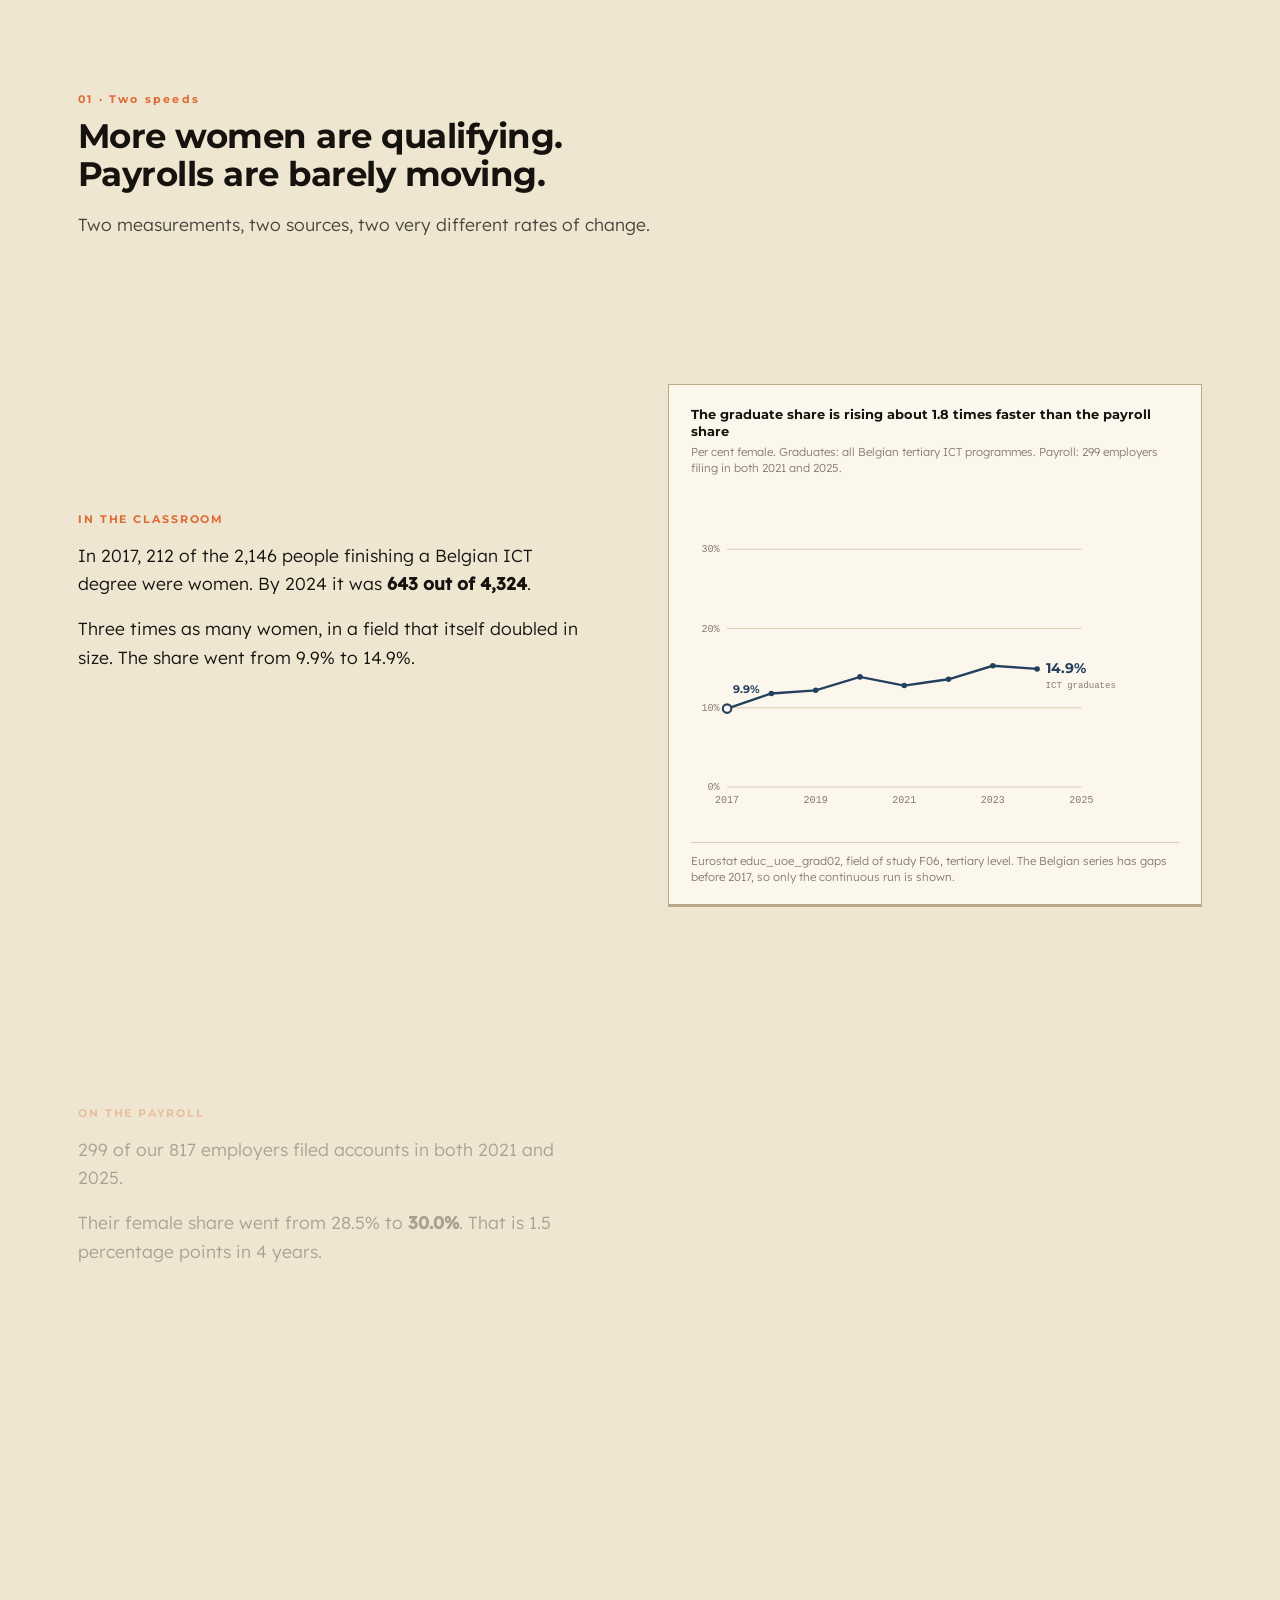
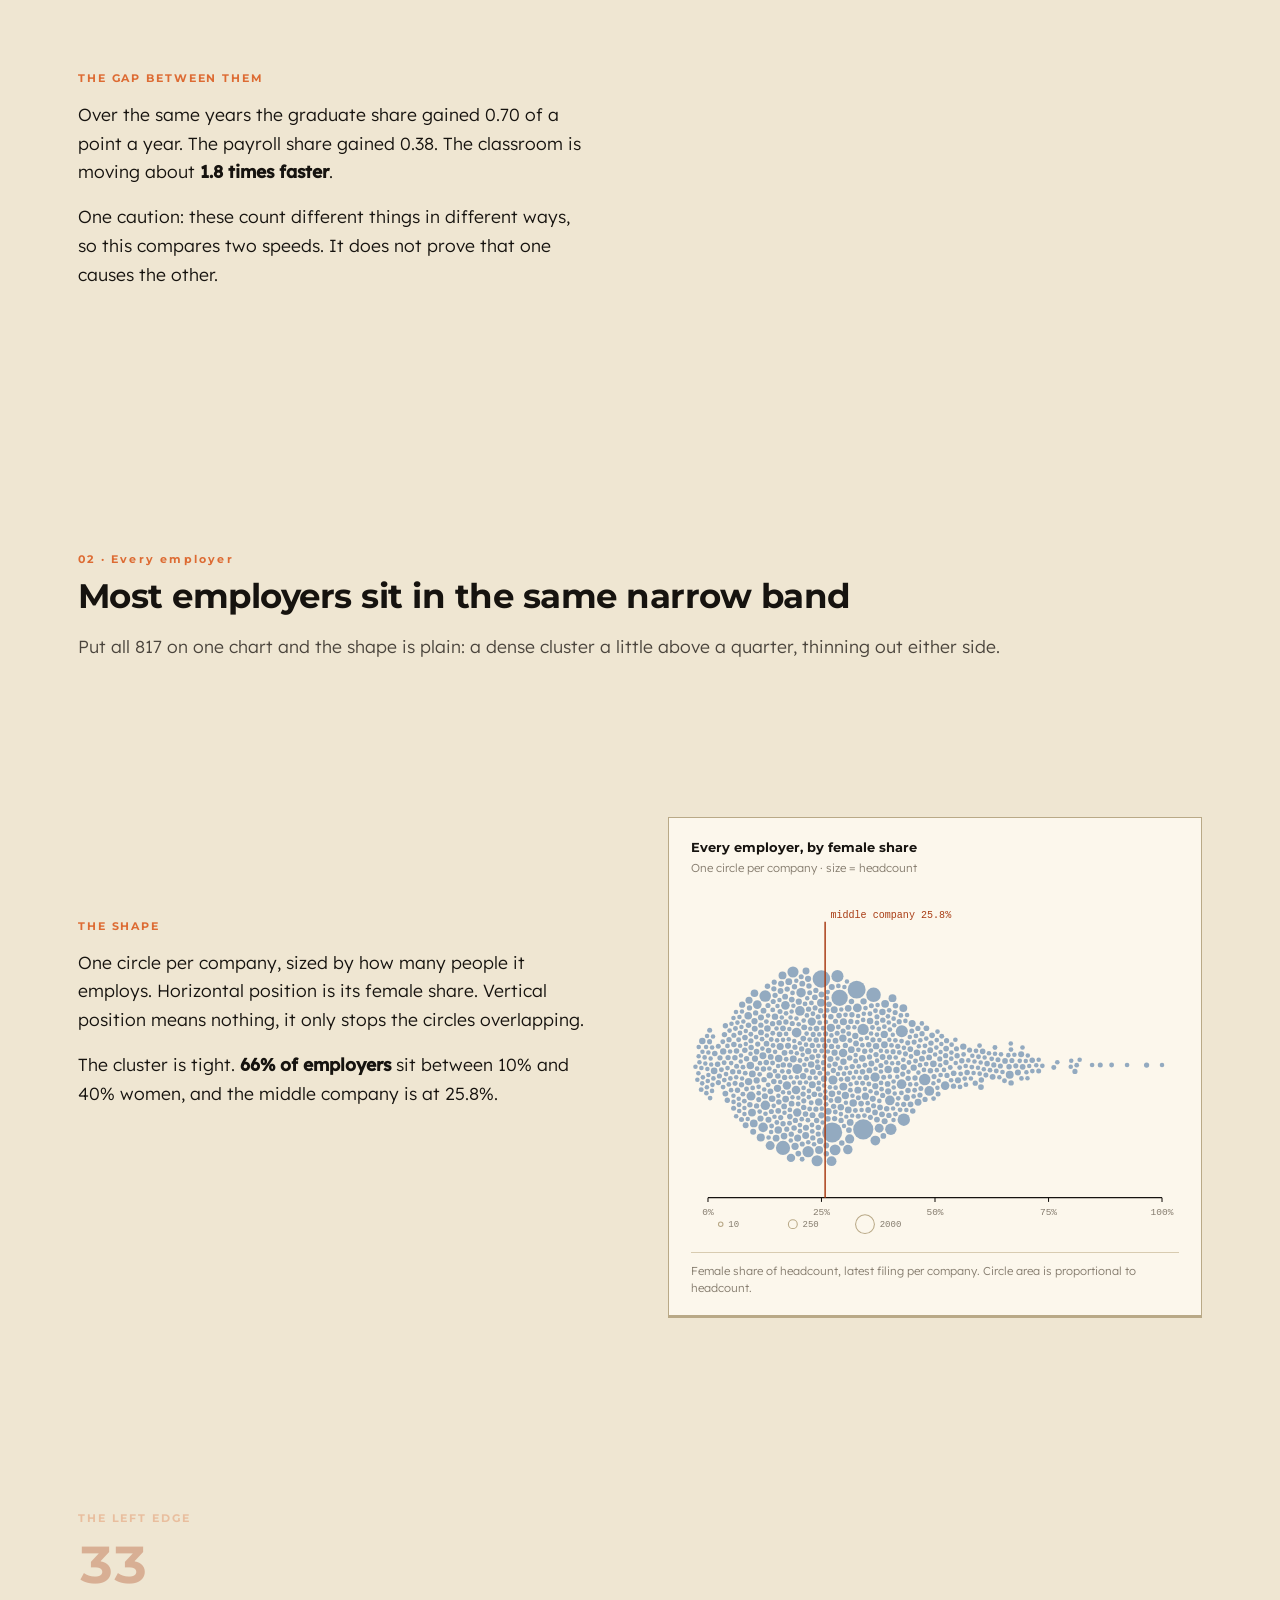
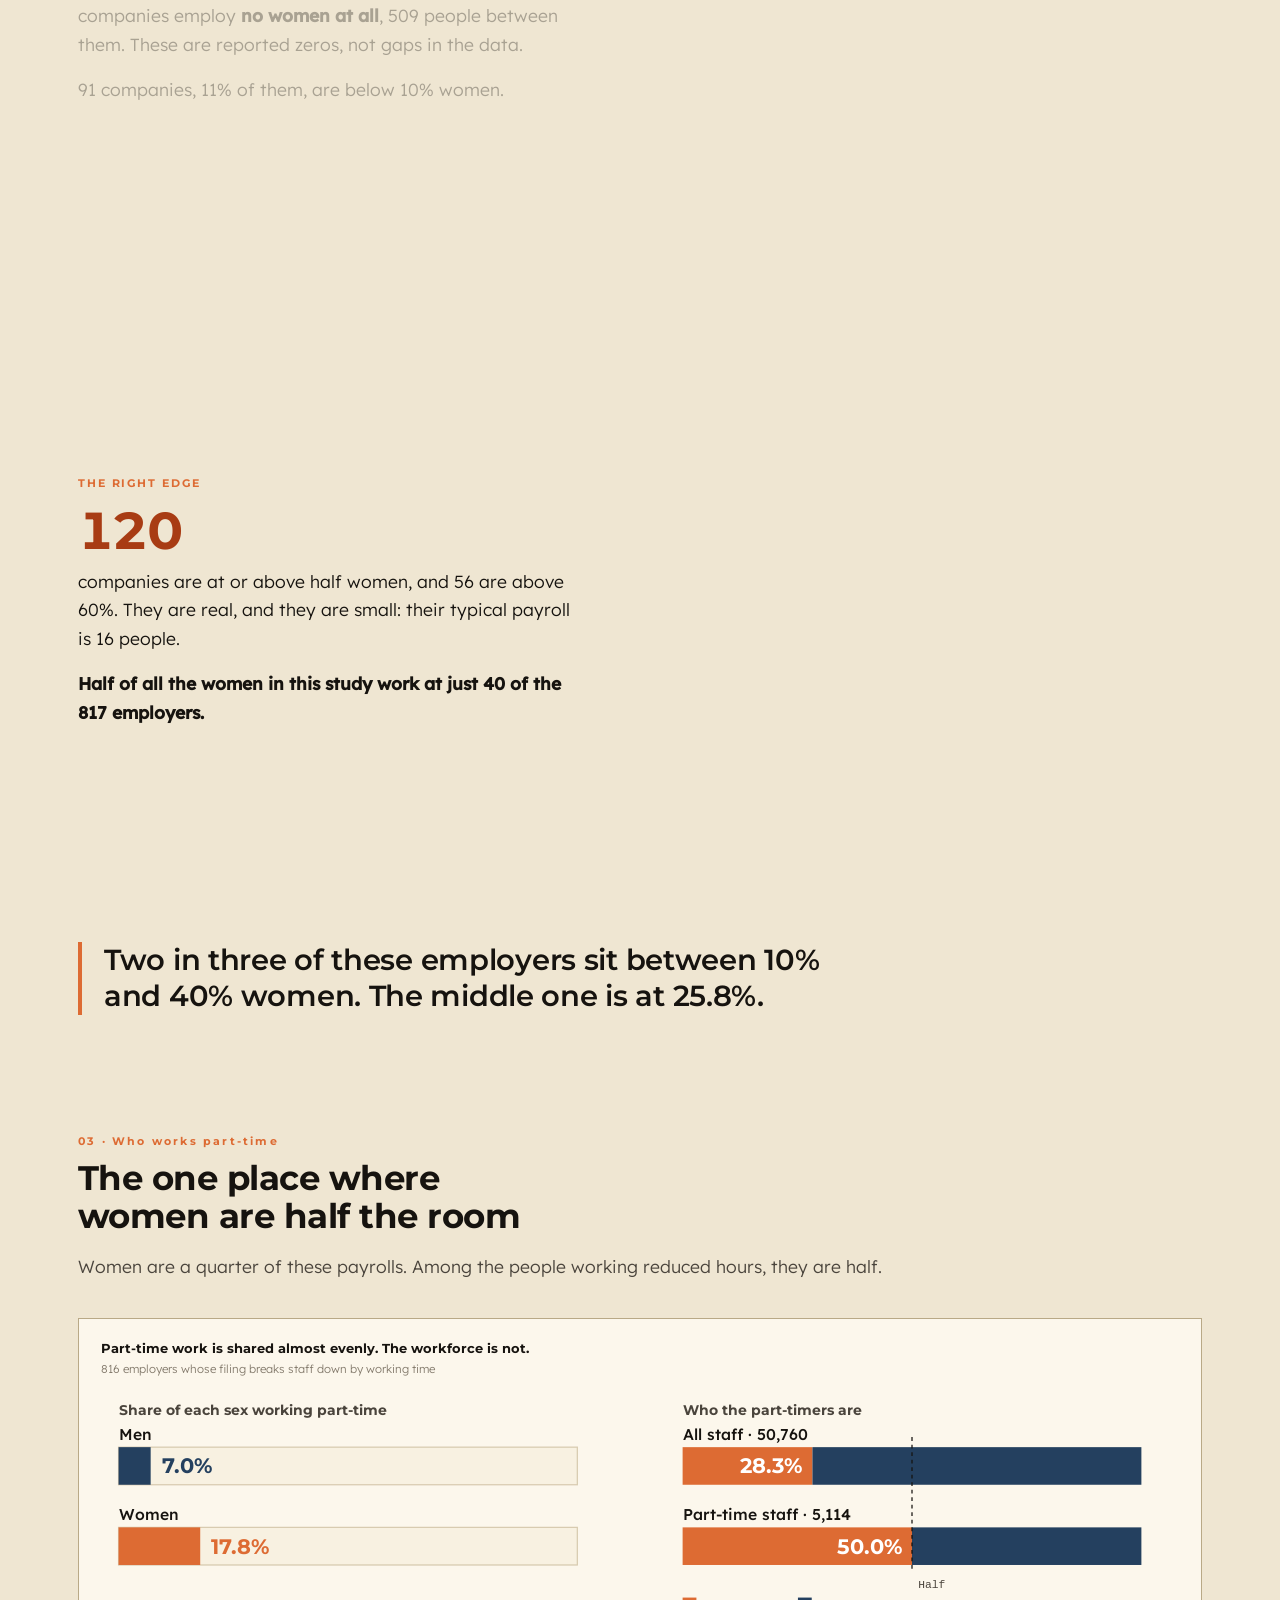
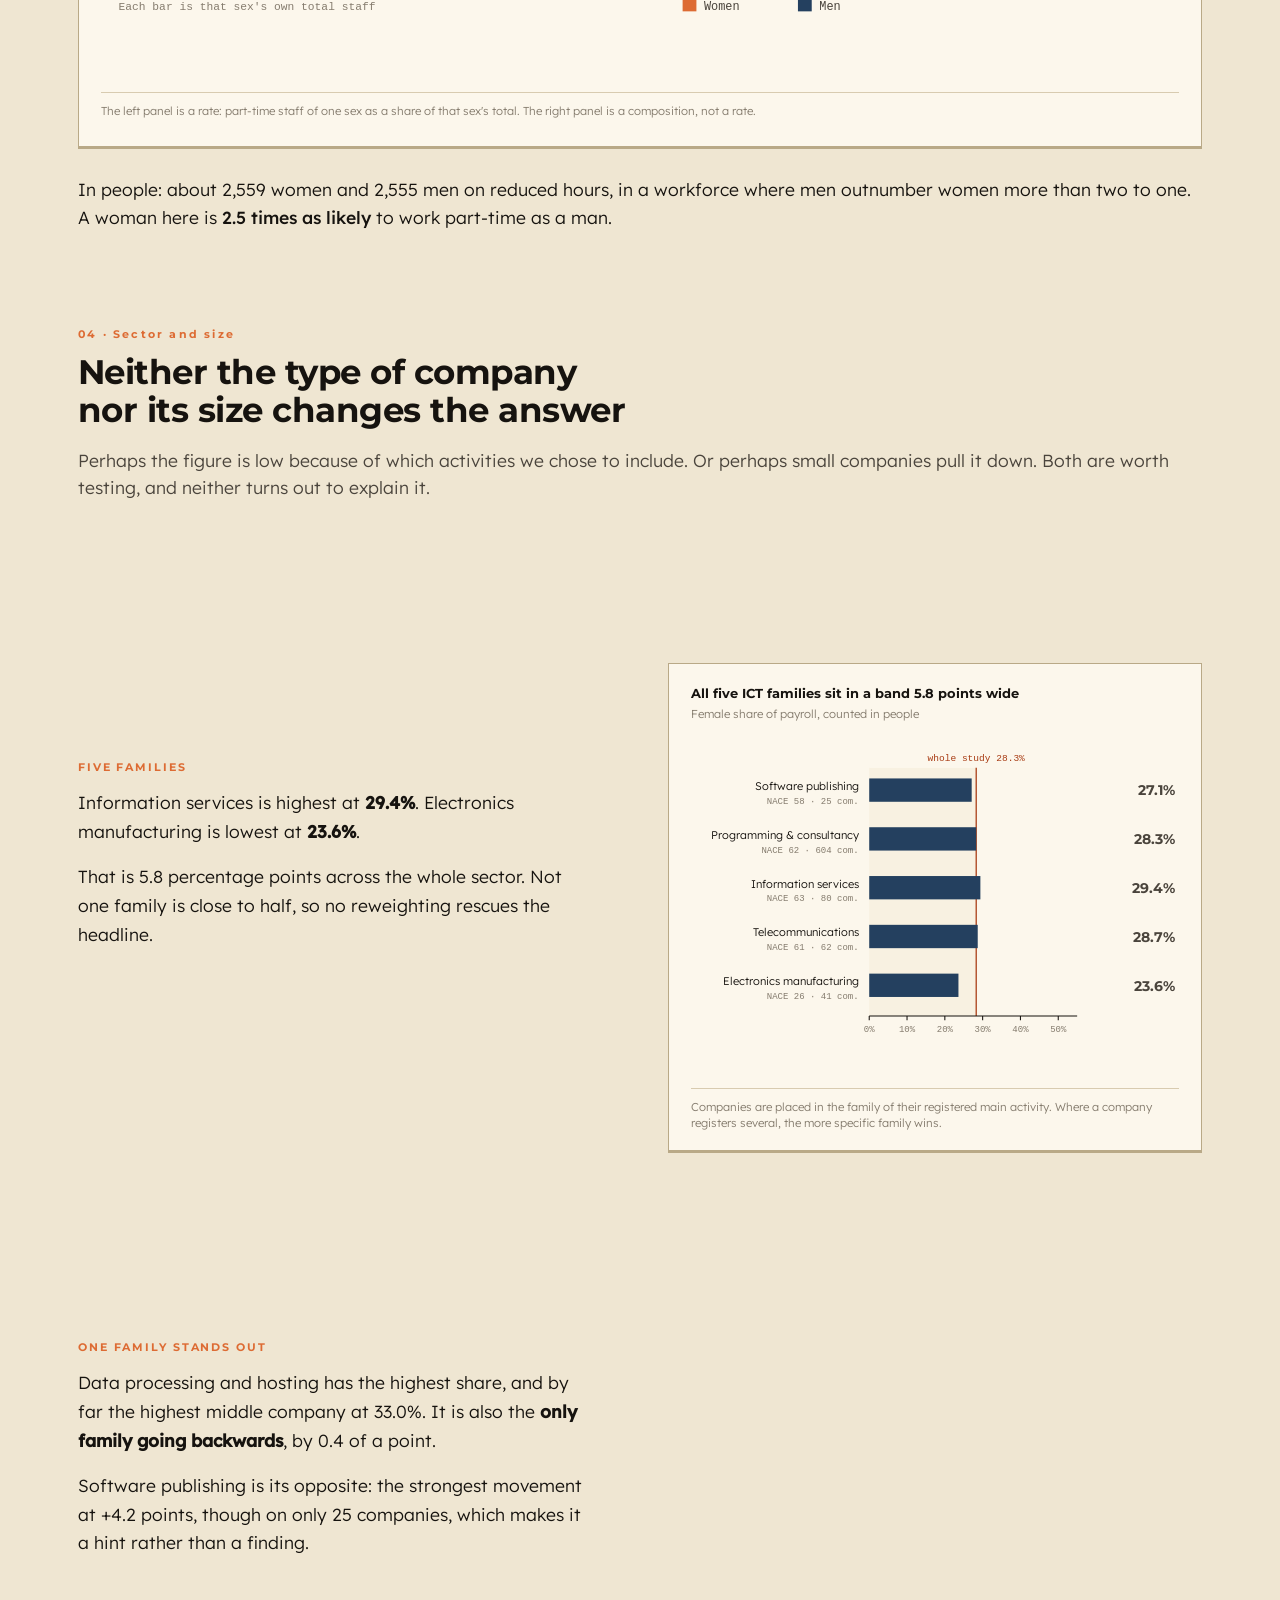
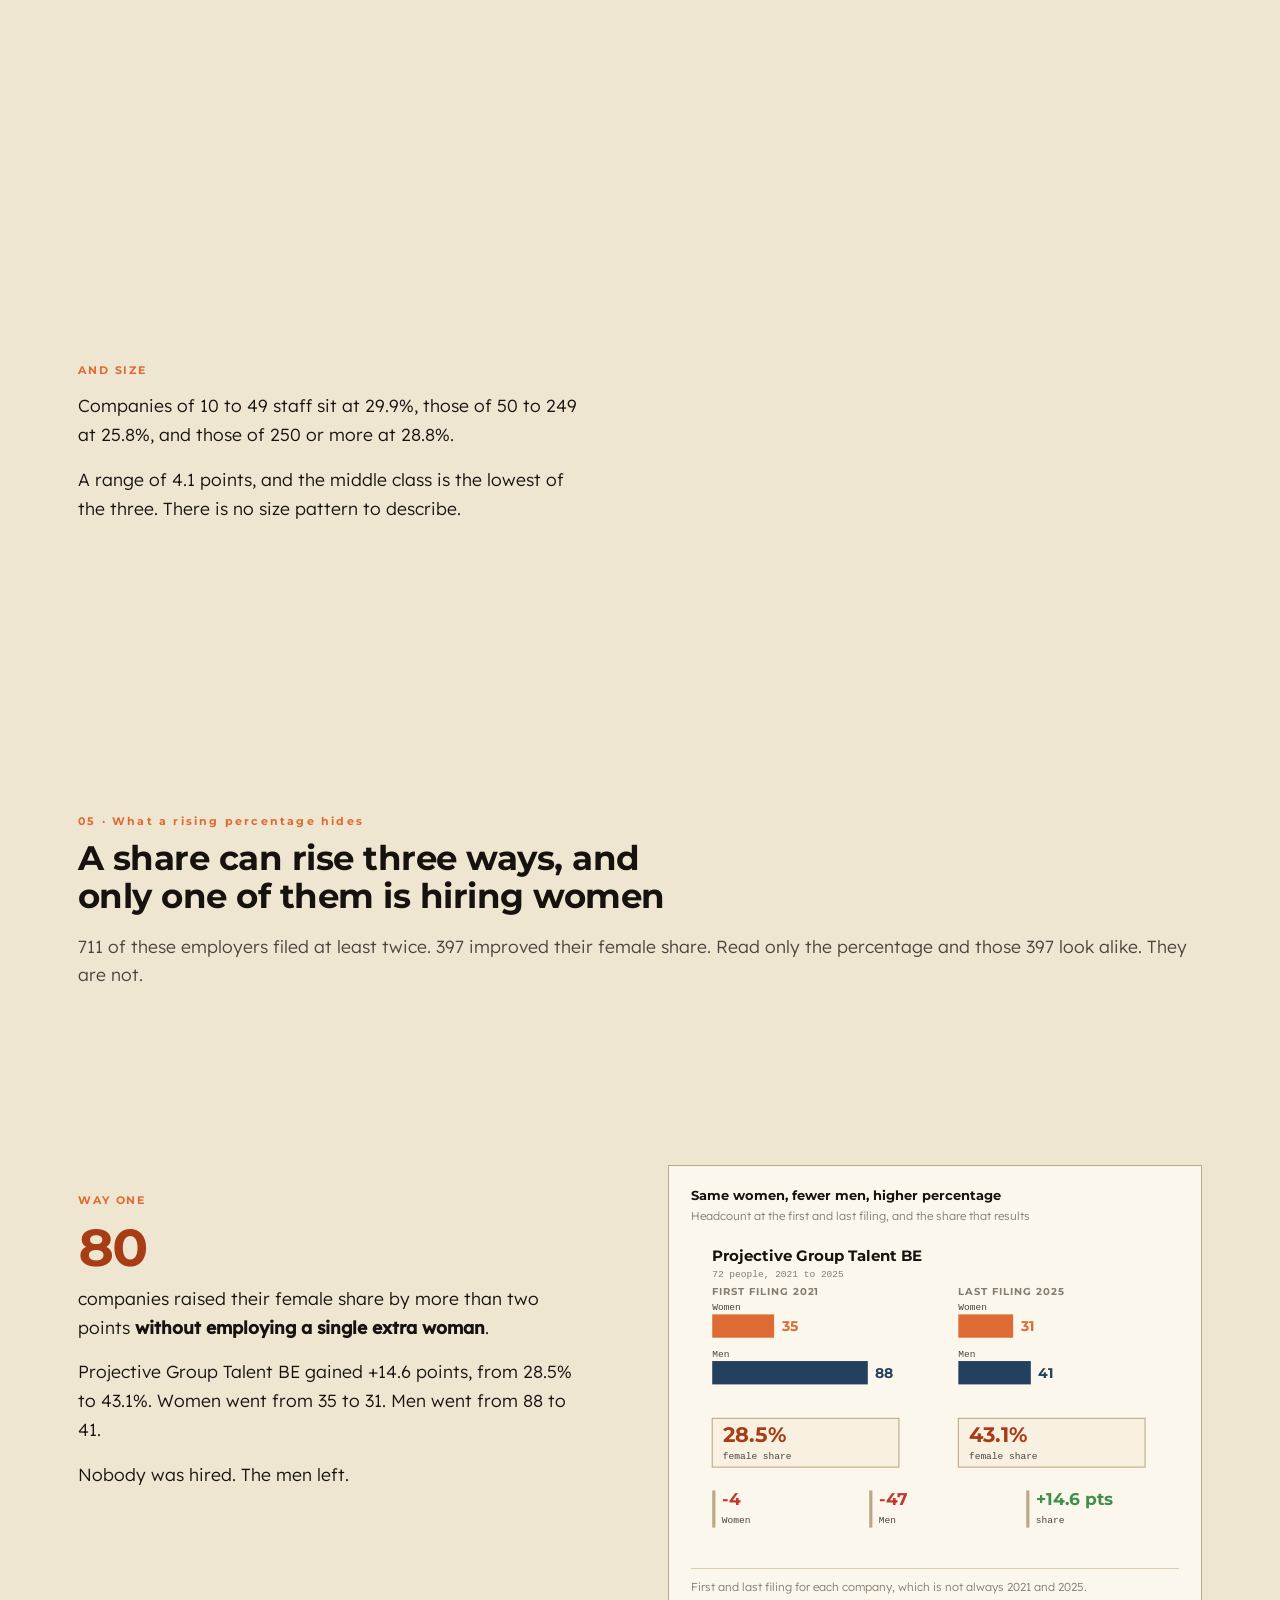
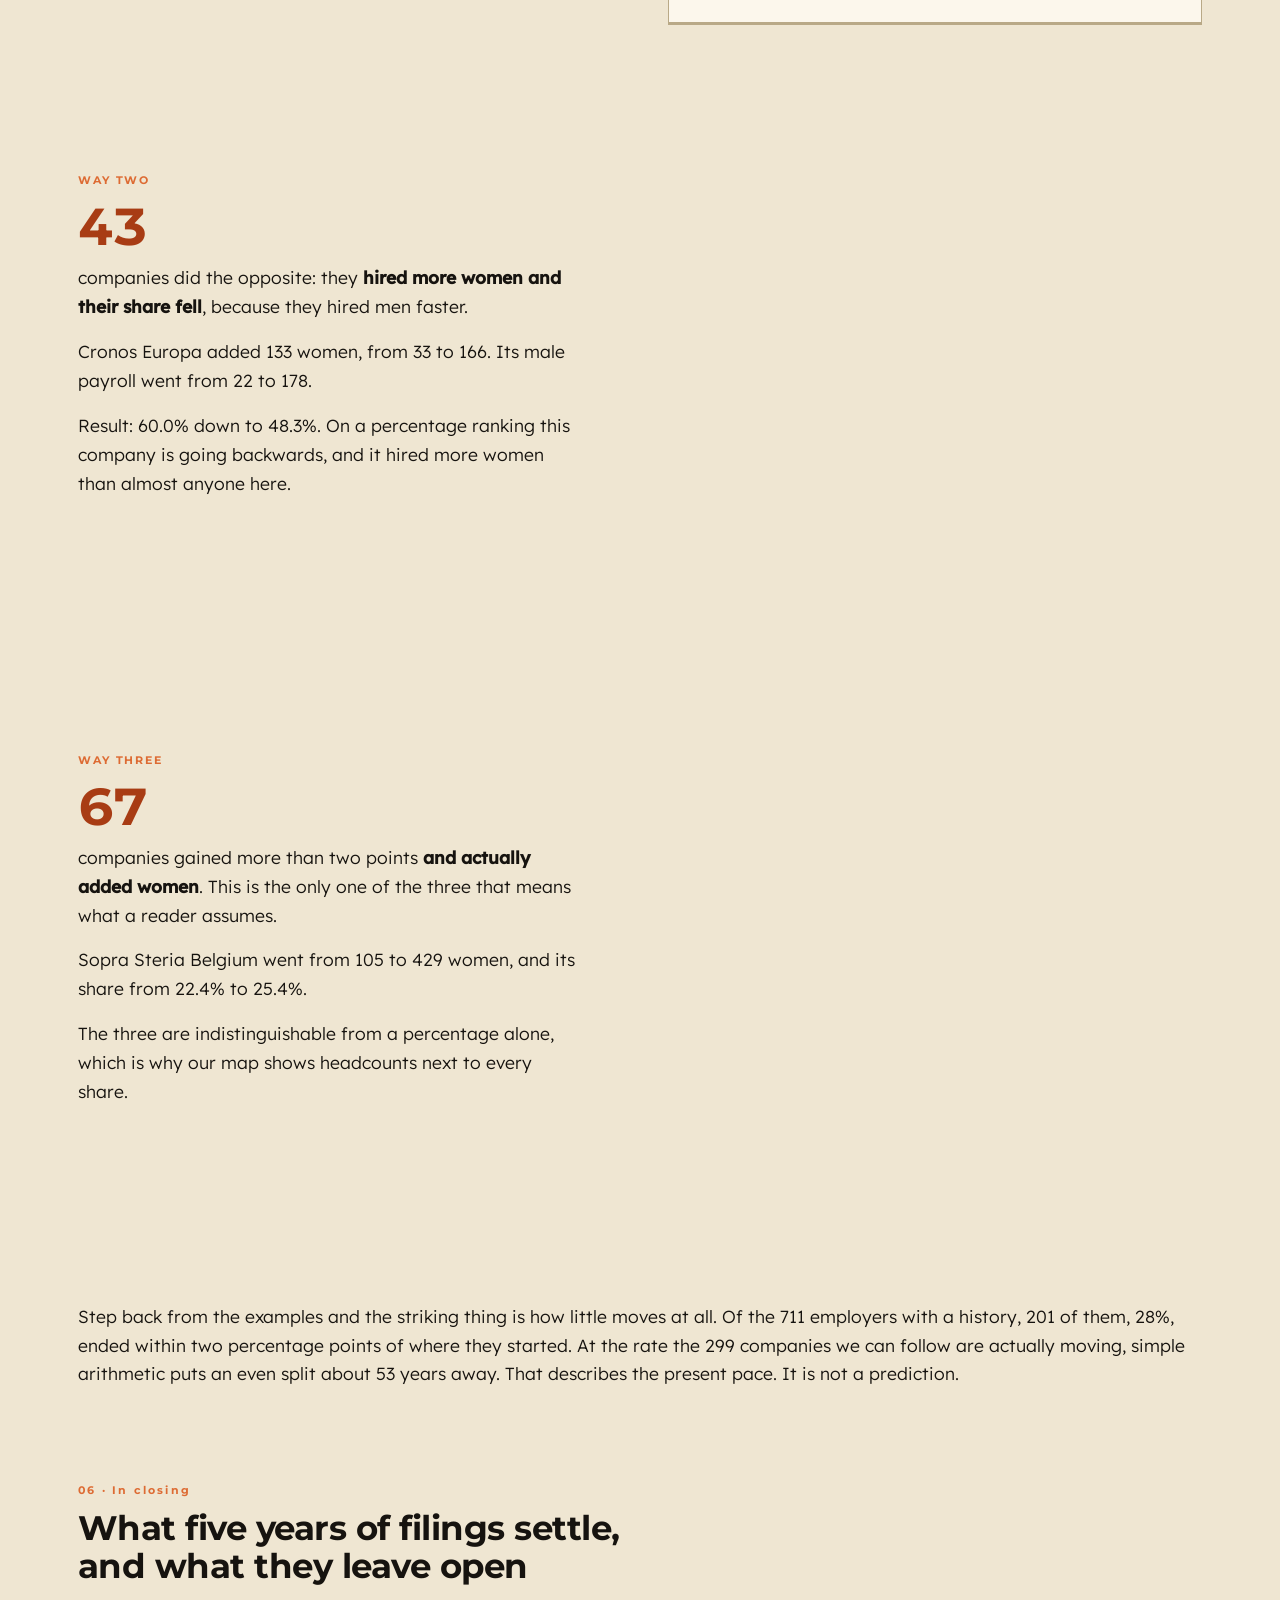
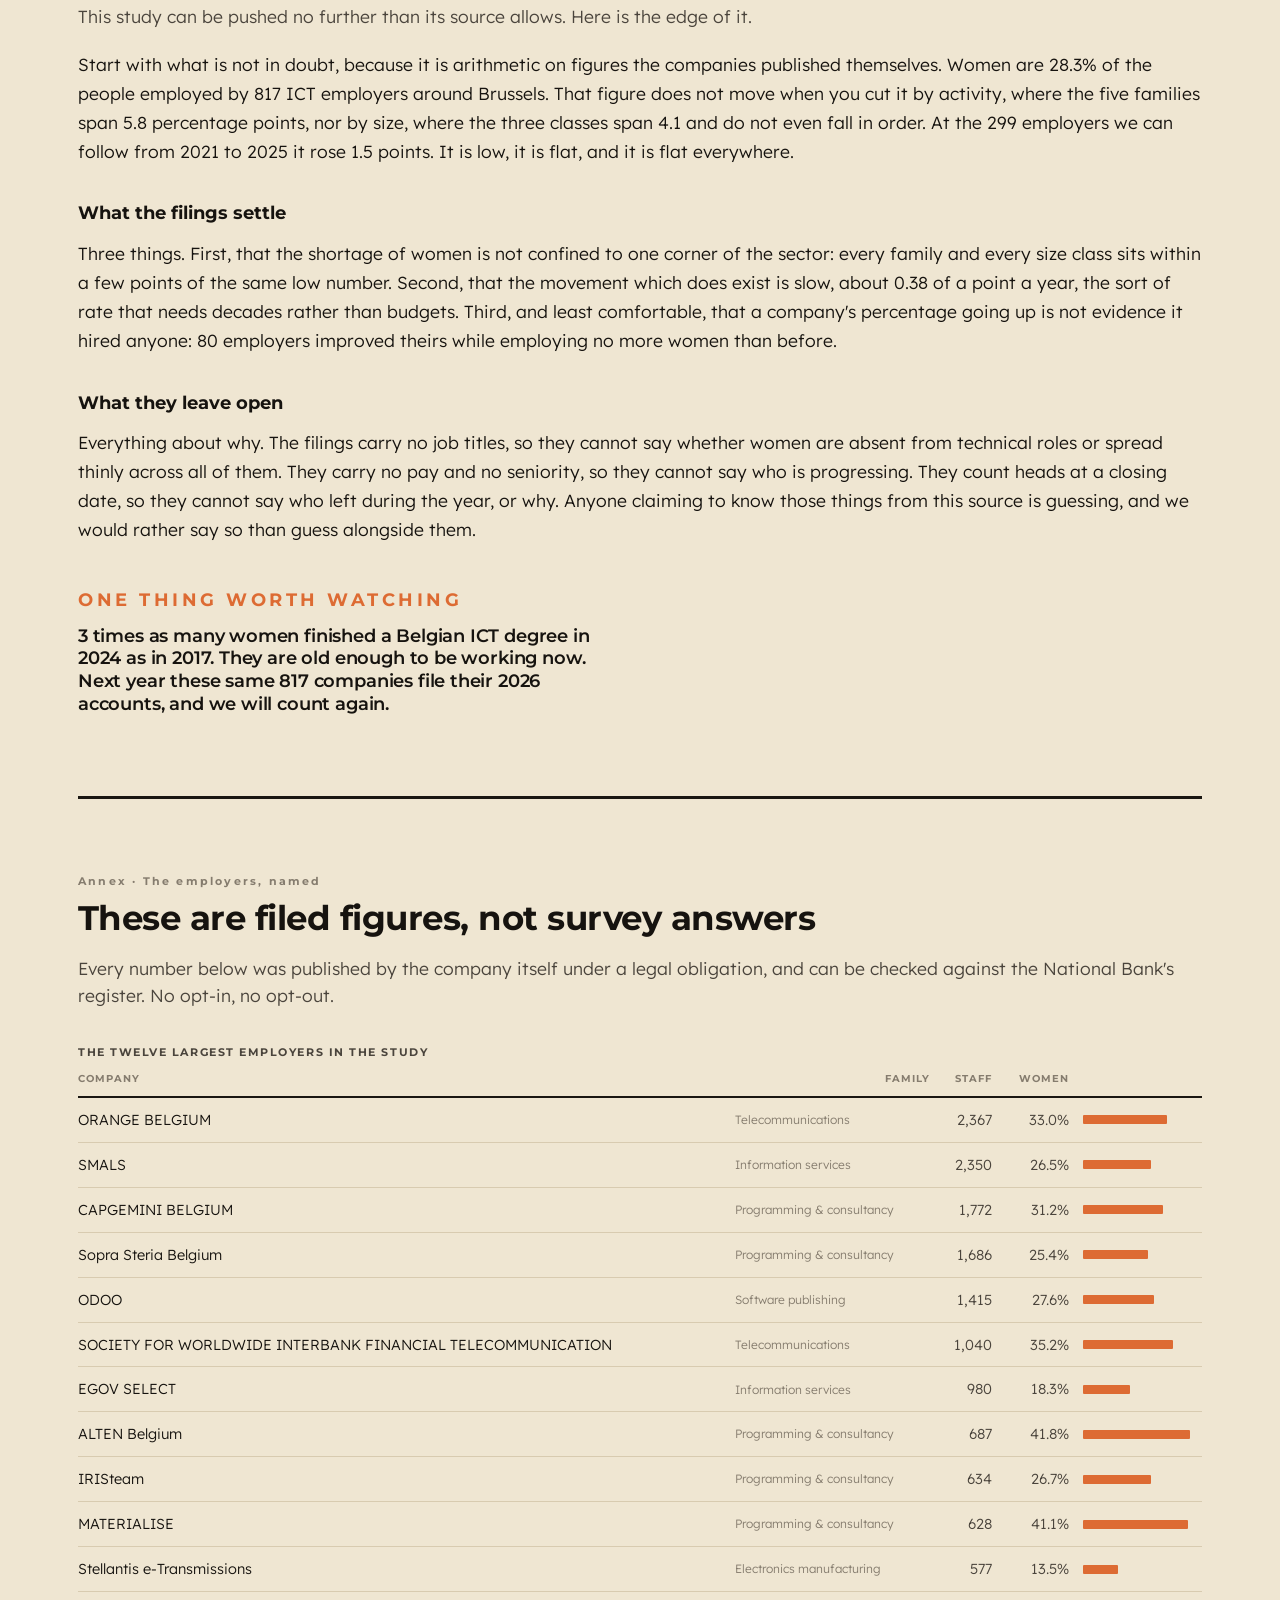
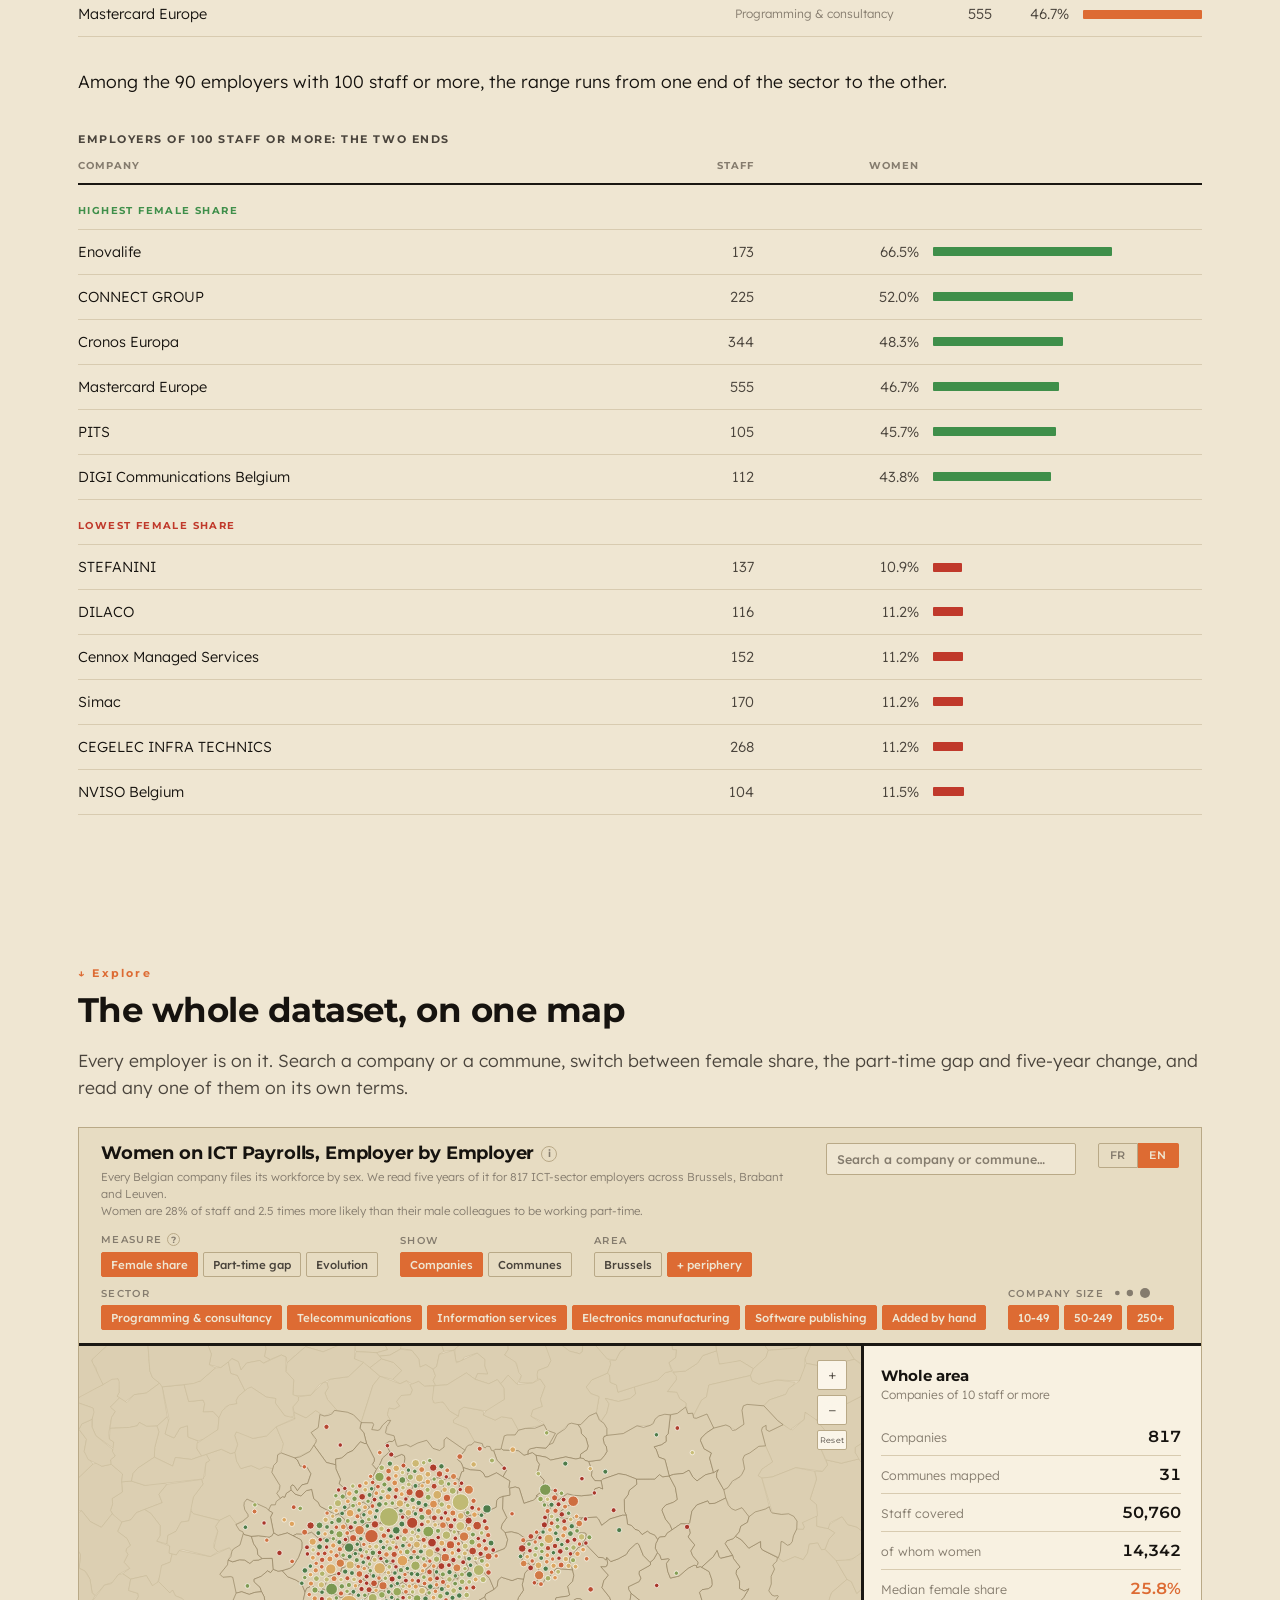
==== commit aa775db5: "Add jump-to-map button at the top of the article" ====
--- a/woman_in_ict_comapnies_brussels/article.html
+++ b/woman_in_ict_comapnies_brussels/article.html
@@ -80,8 +80,17 @@
   }
   .standfirst{
     font-size:clamp(18px,2vw,21px);line-height:1.55;color:var(--ink-2);
-    max-width:54ch;margin:0 0 40px;
-  }
+    max-width:54ch;margin:0 0 24px;
+  }
+  .heroskip{
+    display:inline-flex;align-items:center;gap:9px;margin:0 0 34px;
+    font-family:var(--display);font-size:13px;font-weight:700;letter-spacing:.04em;
+    color:var(--paper);background:var(--orange-deep);border:none;cursor:pointer;
+    padding:12px 20px;border-radius:2px;transition:background .15s ease;
+  }
+  .heroskip:hover{background:var(--orange)}
+  .heroskip .arr{font-size:15px;line-height:1;transition:transform .15s ease}
+  .heroskip:hover .arr{transform:translateY(2px)}
   .byline{
     font-family:var(--mono);font-size:12px;color:var(--ink-3);
     padding:14px 0;border-top:1px solid var(--line-strong);
@@ -300,6 +309,10 @@
     <p class="kicker" data-i18n="kicker"></p>
     <h1 data-i18n="title"></h1>
     <p class="standfirst" data-i18n="standfirst"></p>
+    <button class="heroskip" id="skiptomap" type="button">
+      <span data-i18n="heroMapBtn"></span>
+      <span class="arr" aria-hidden="true">&#8595;</span>
+    </button>
     <div class="byline">
       <span data-i18n="bylineSrc"></span>
       <span data-i18n="bylineScope"></span>
@@ -470,7 +483,7 @@
   </section>
 
   <!-- ============ the map, embedded as the finale ============ -->
-  <section class="prose mapfinale">
+  <section class="prose mapfinale" id="mapfinale">
     <h2><span class="n" data-i18n="a9n"></span><span data-i18n="a9h"></span></h2>
     <p class="lede" data-i18n="a9lede"></p>
     <div class="mapframe">
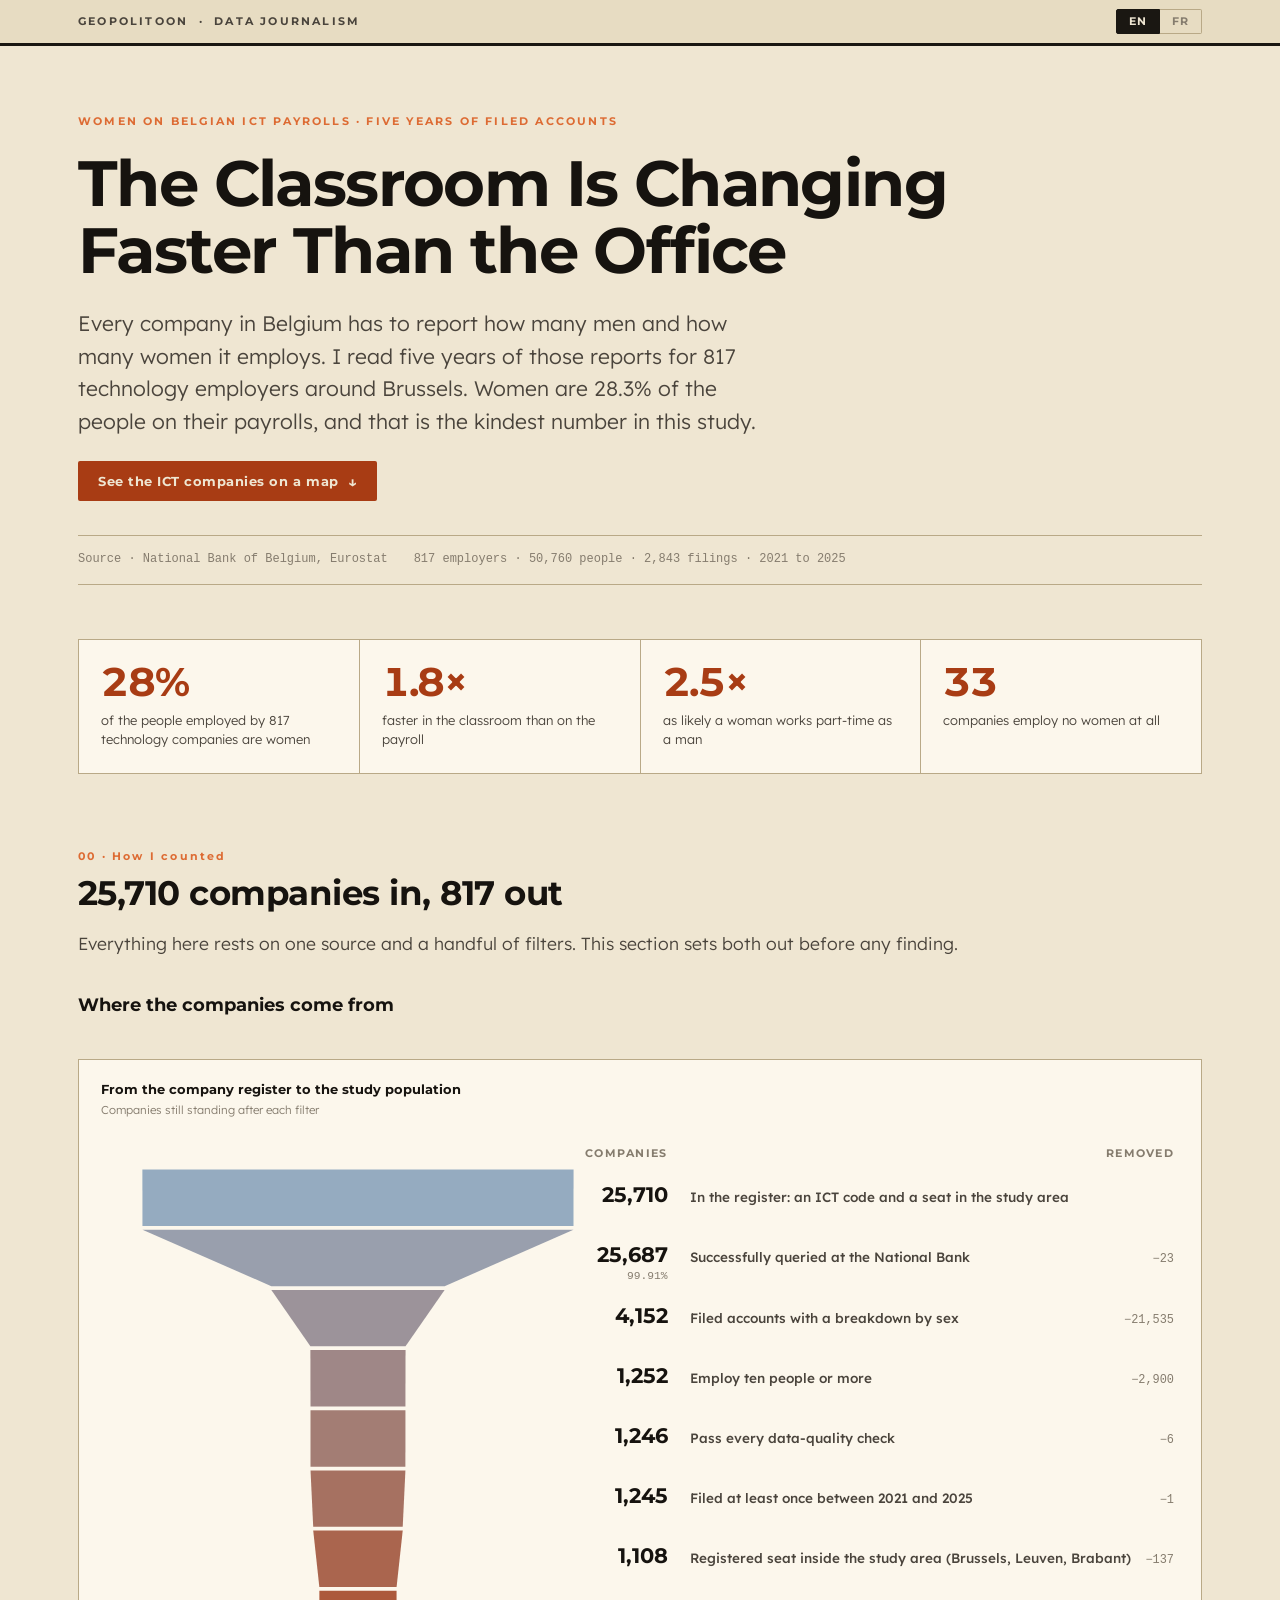
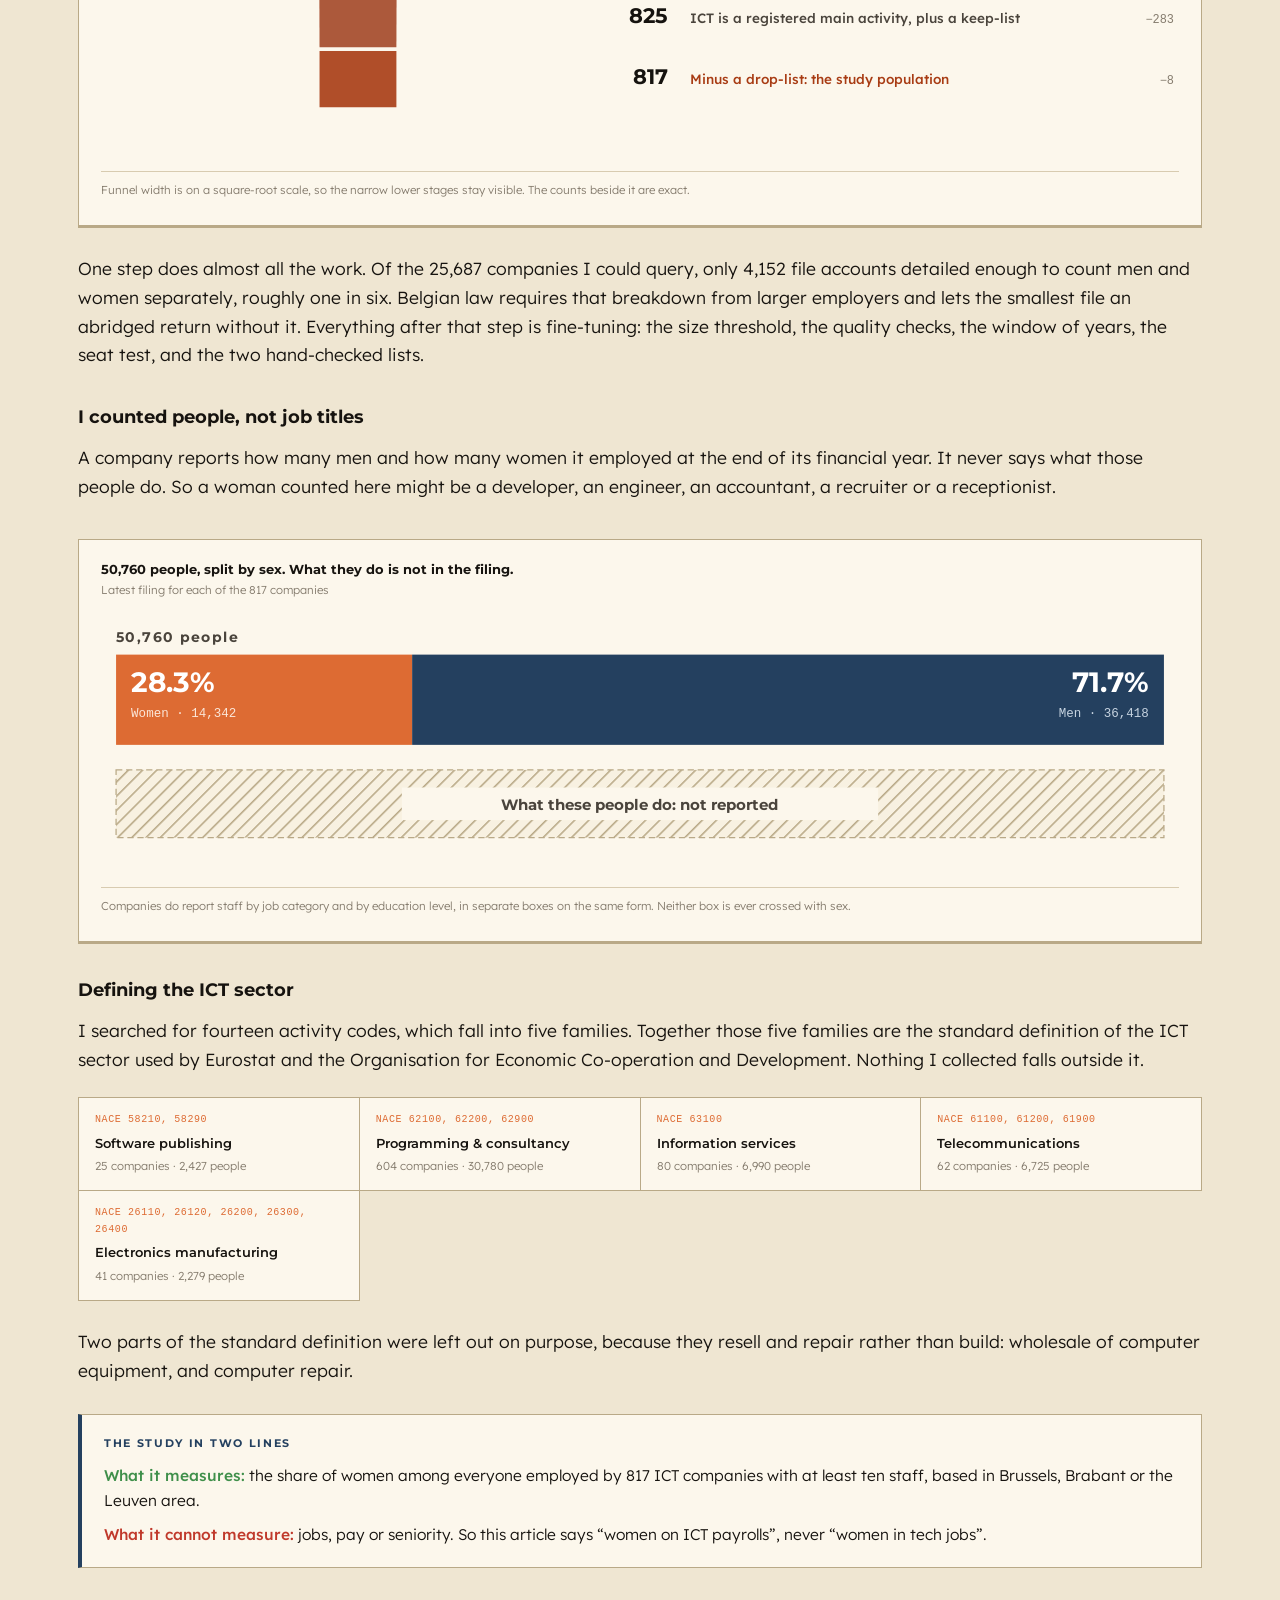
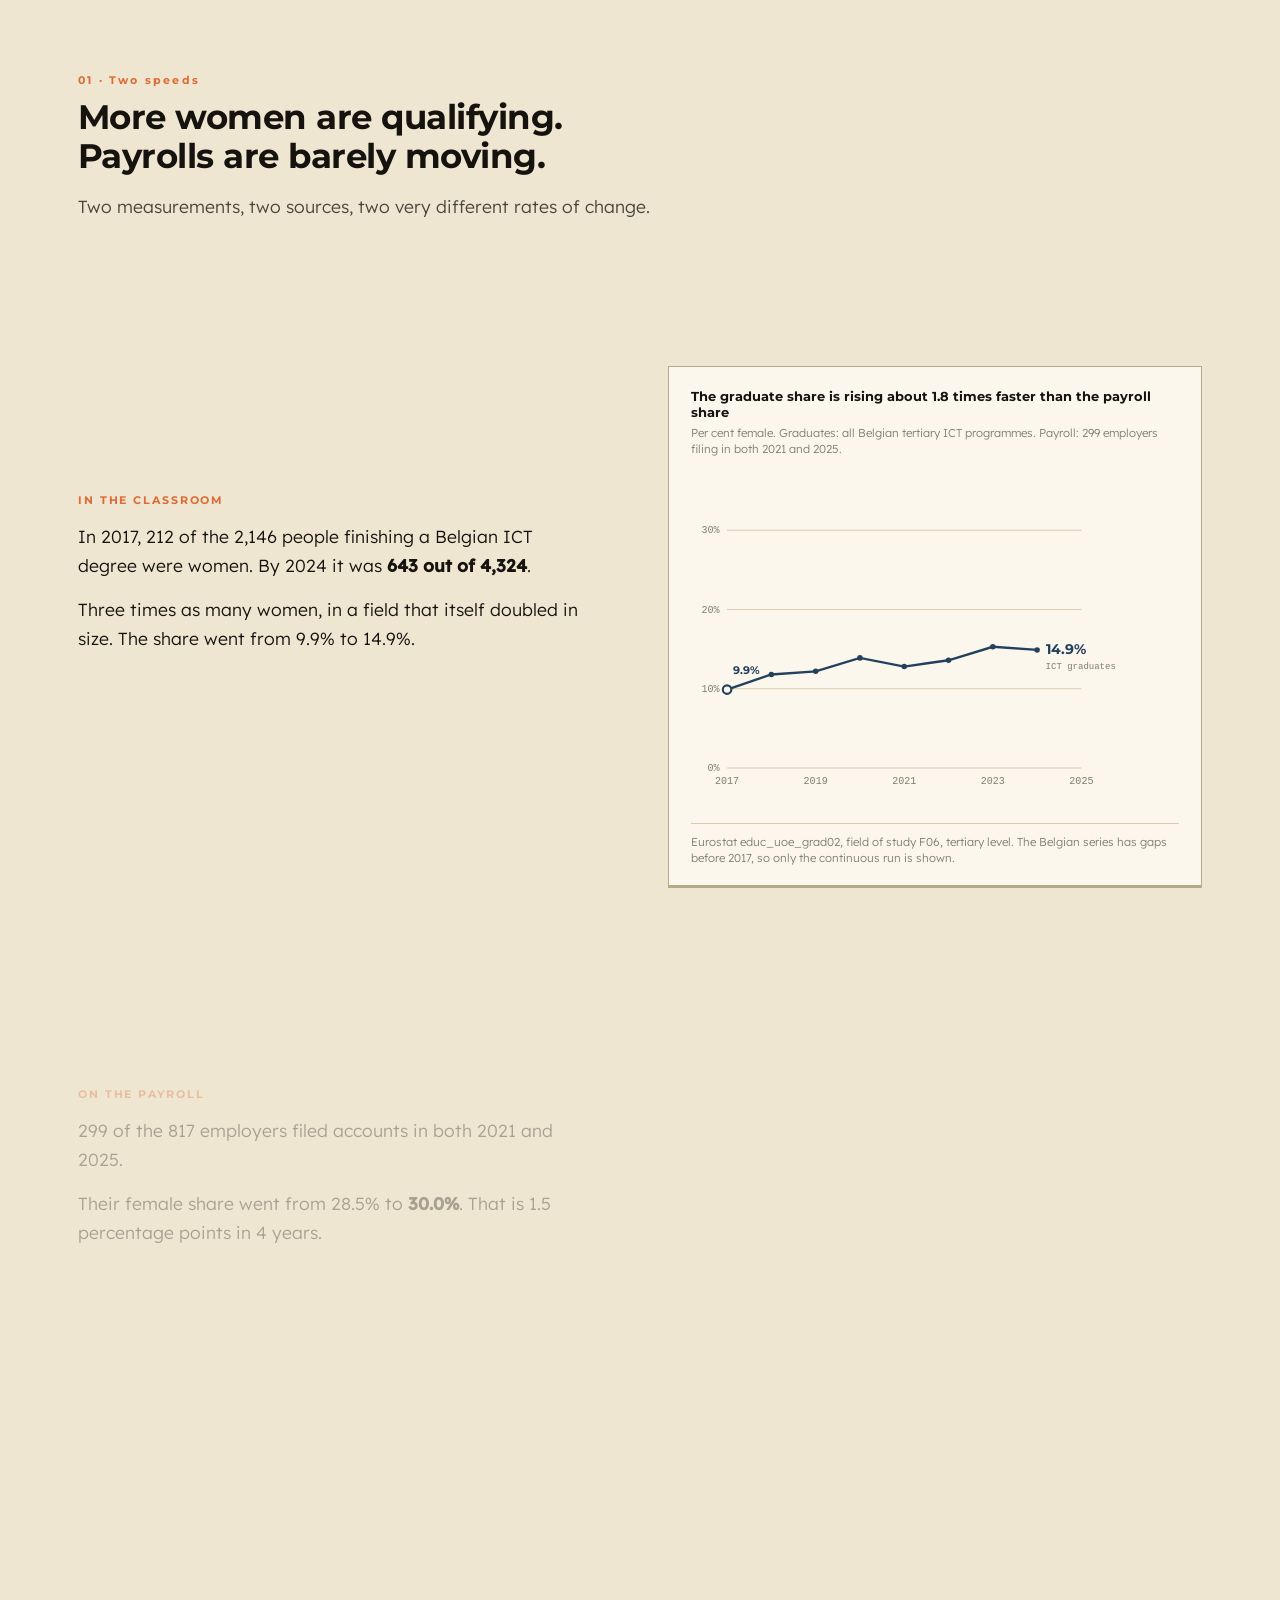
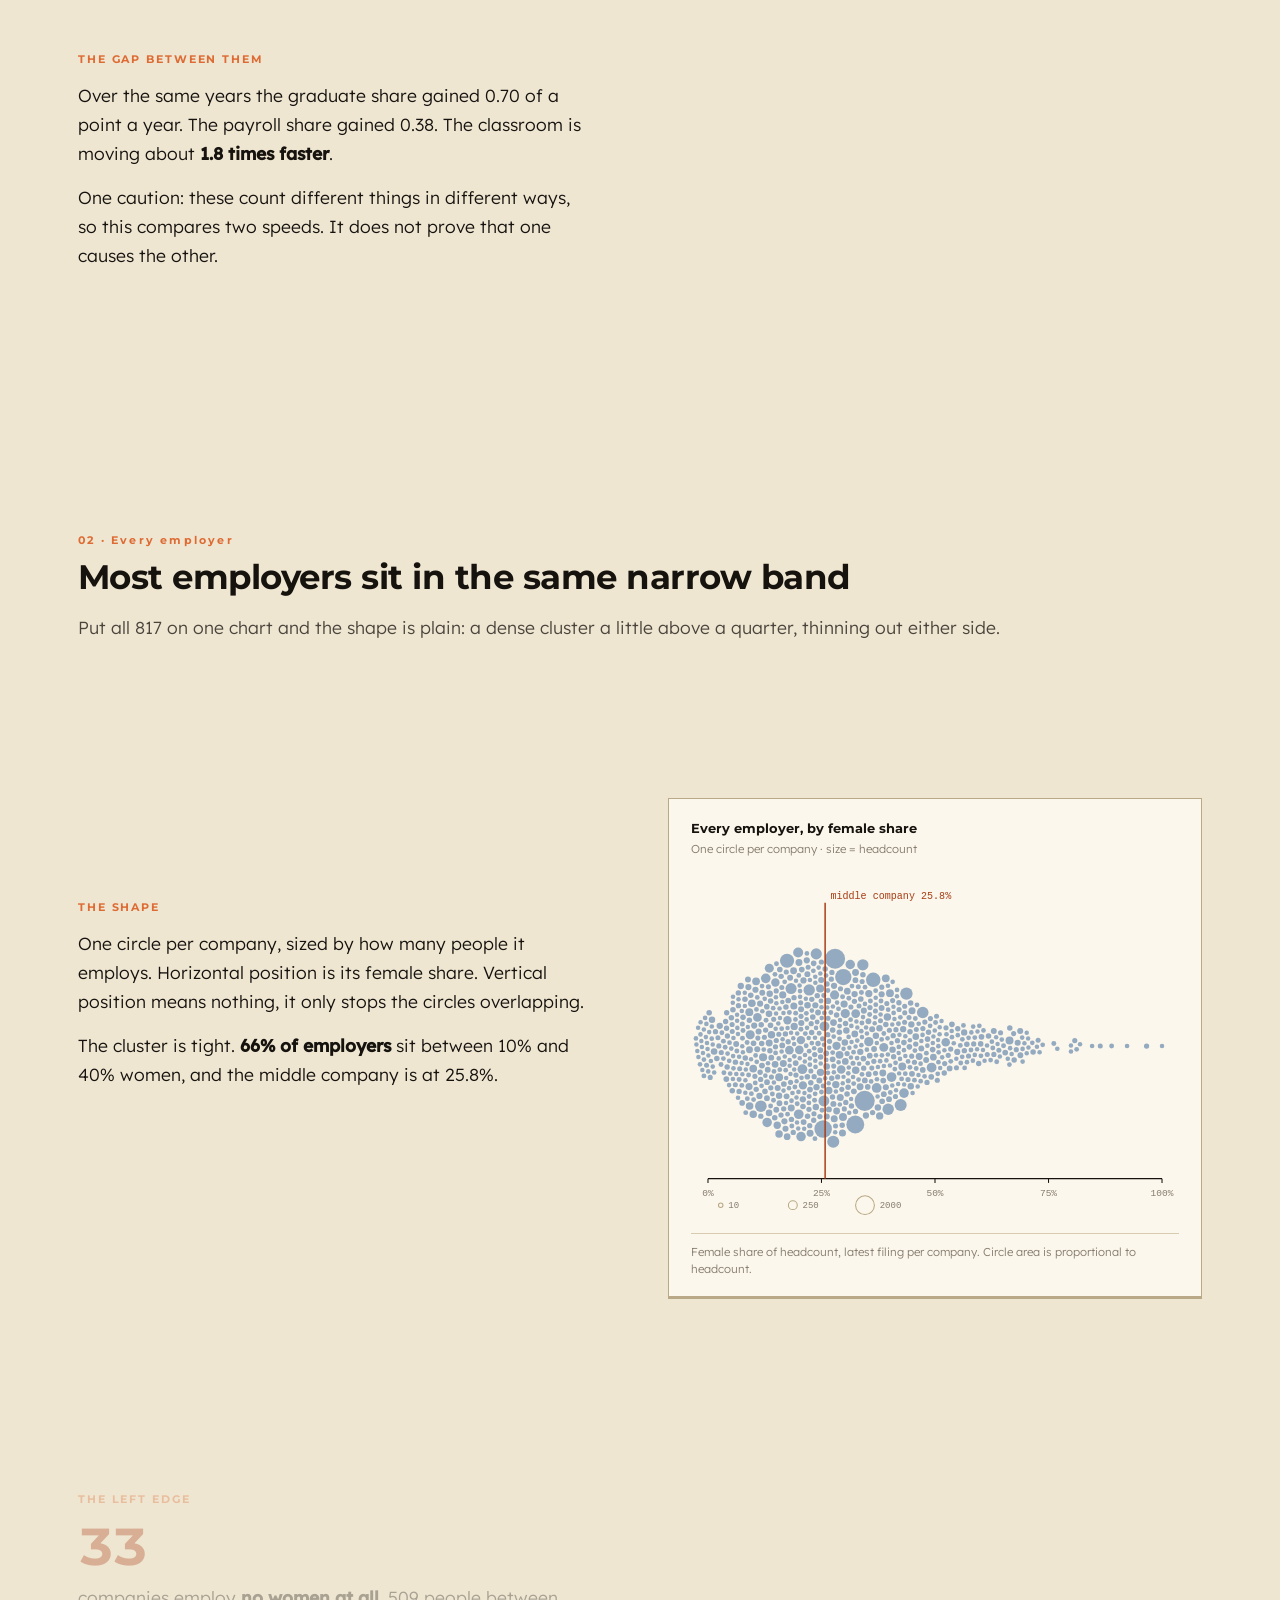
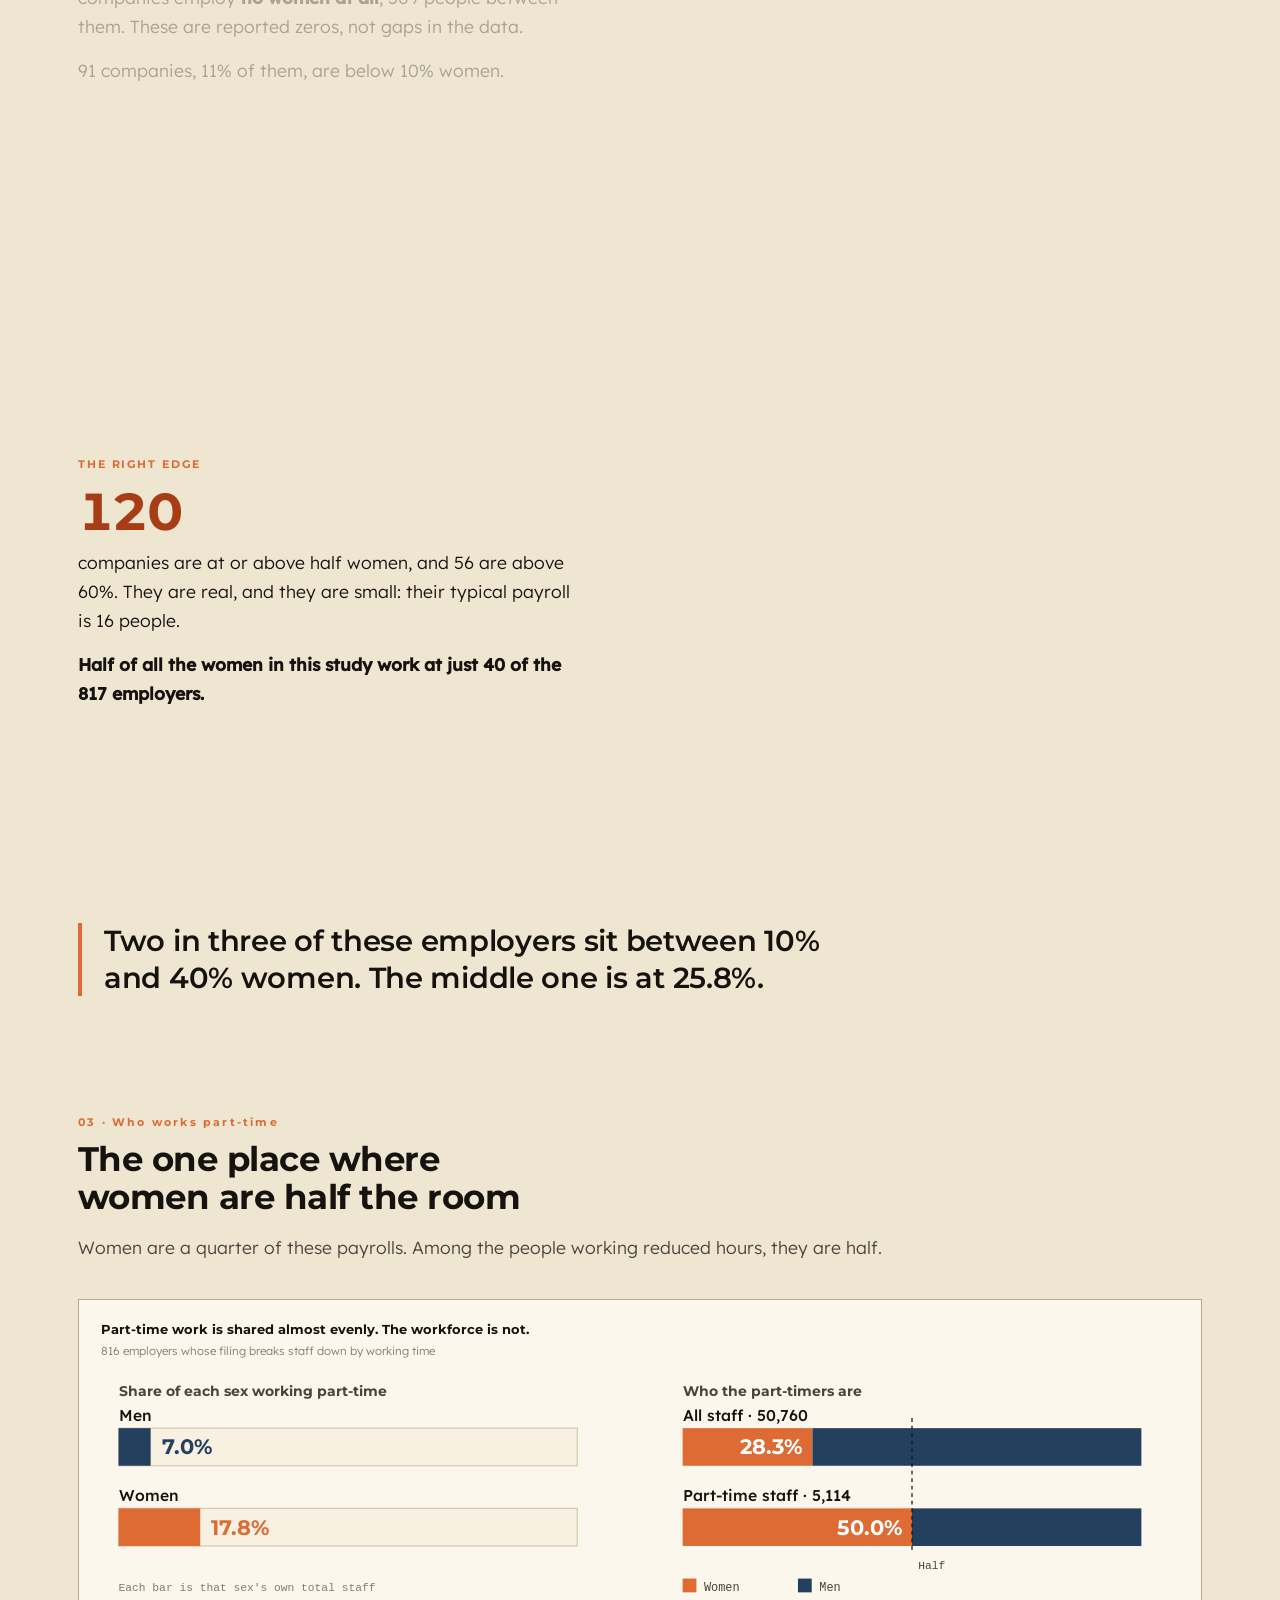
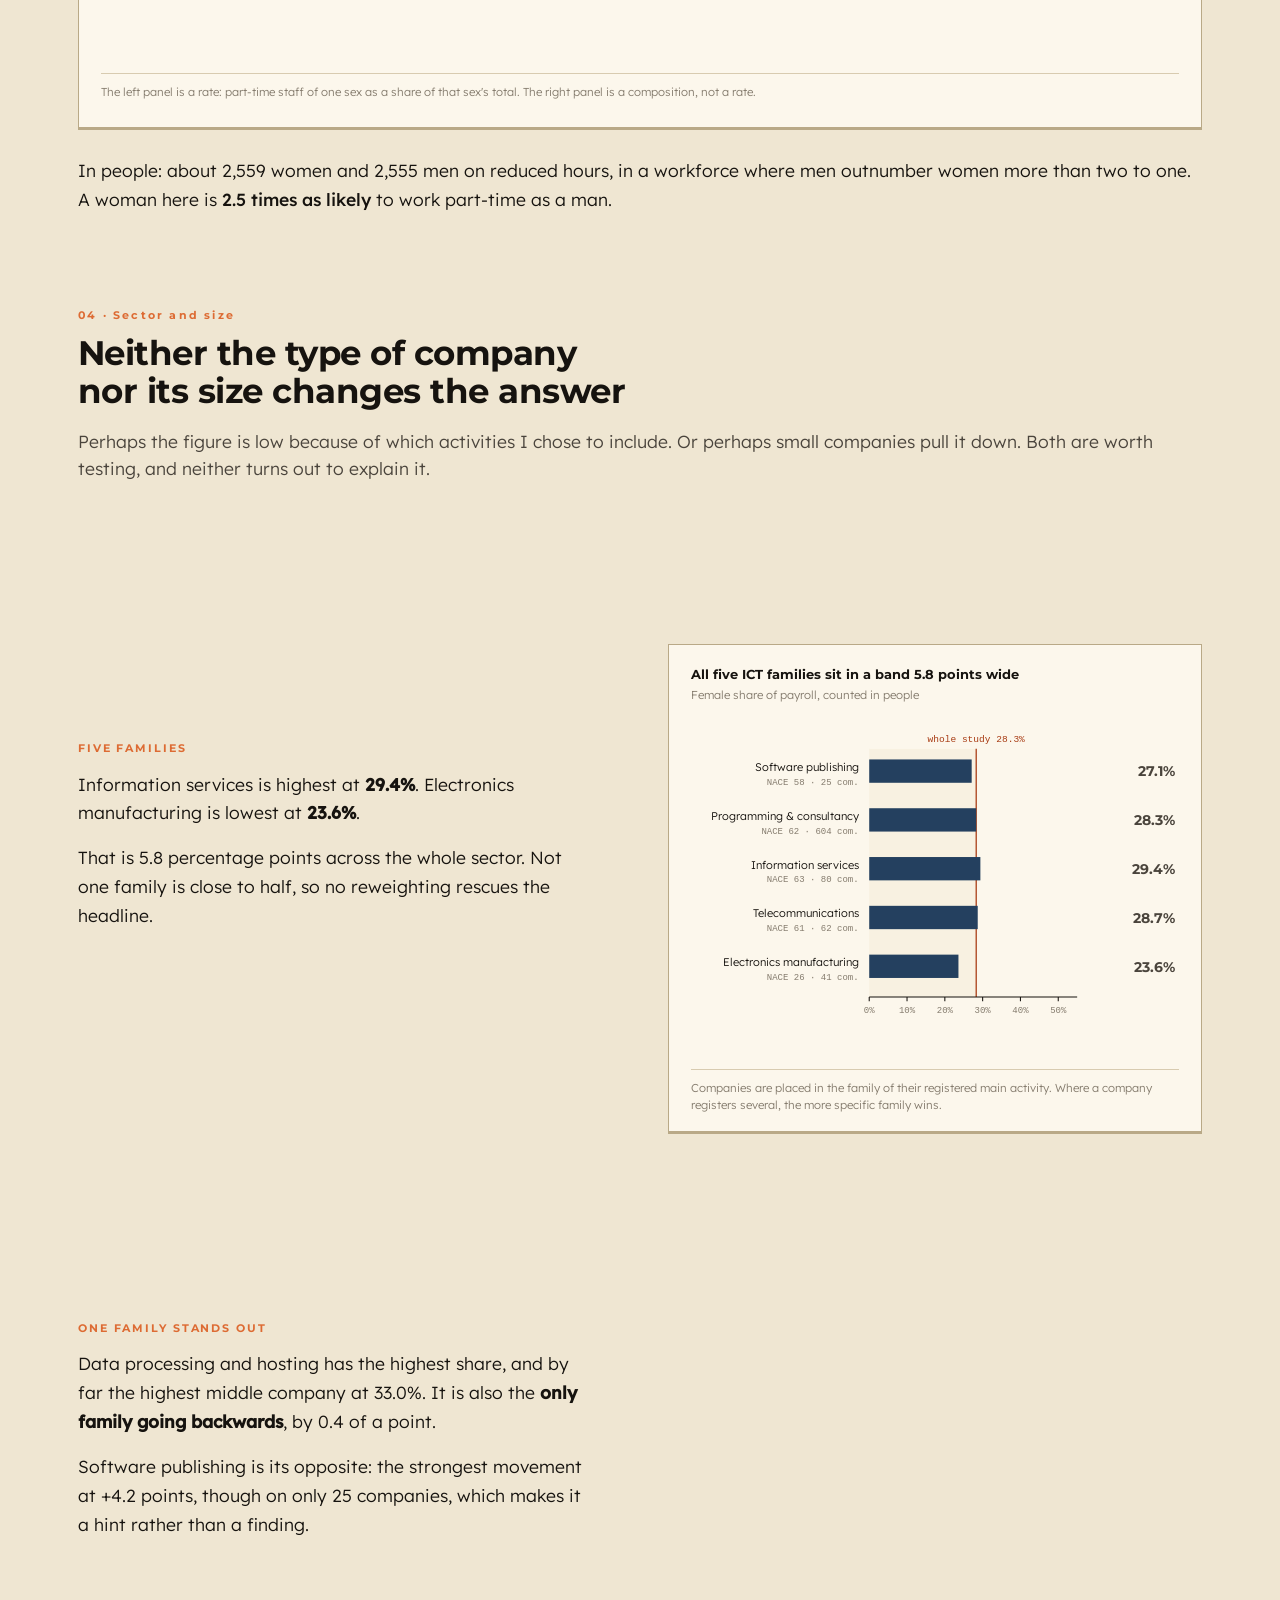
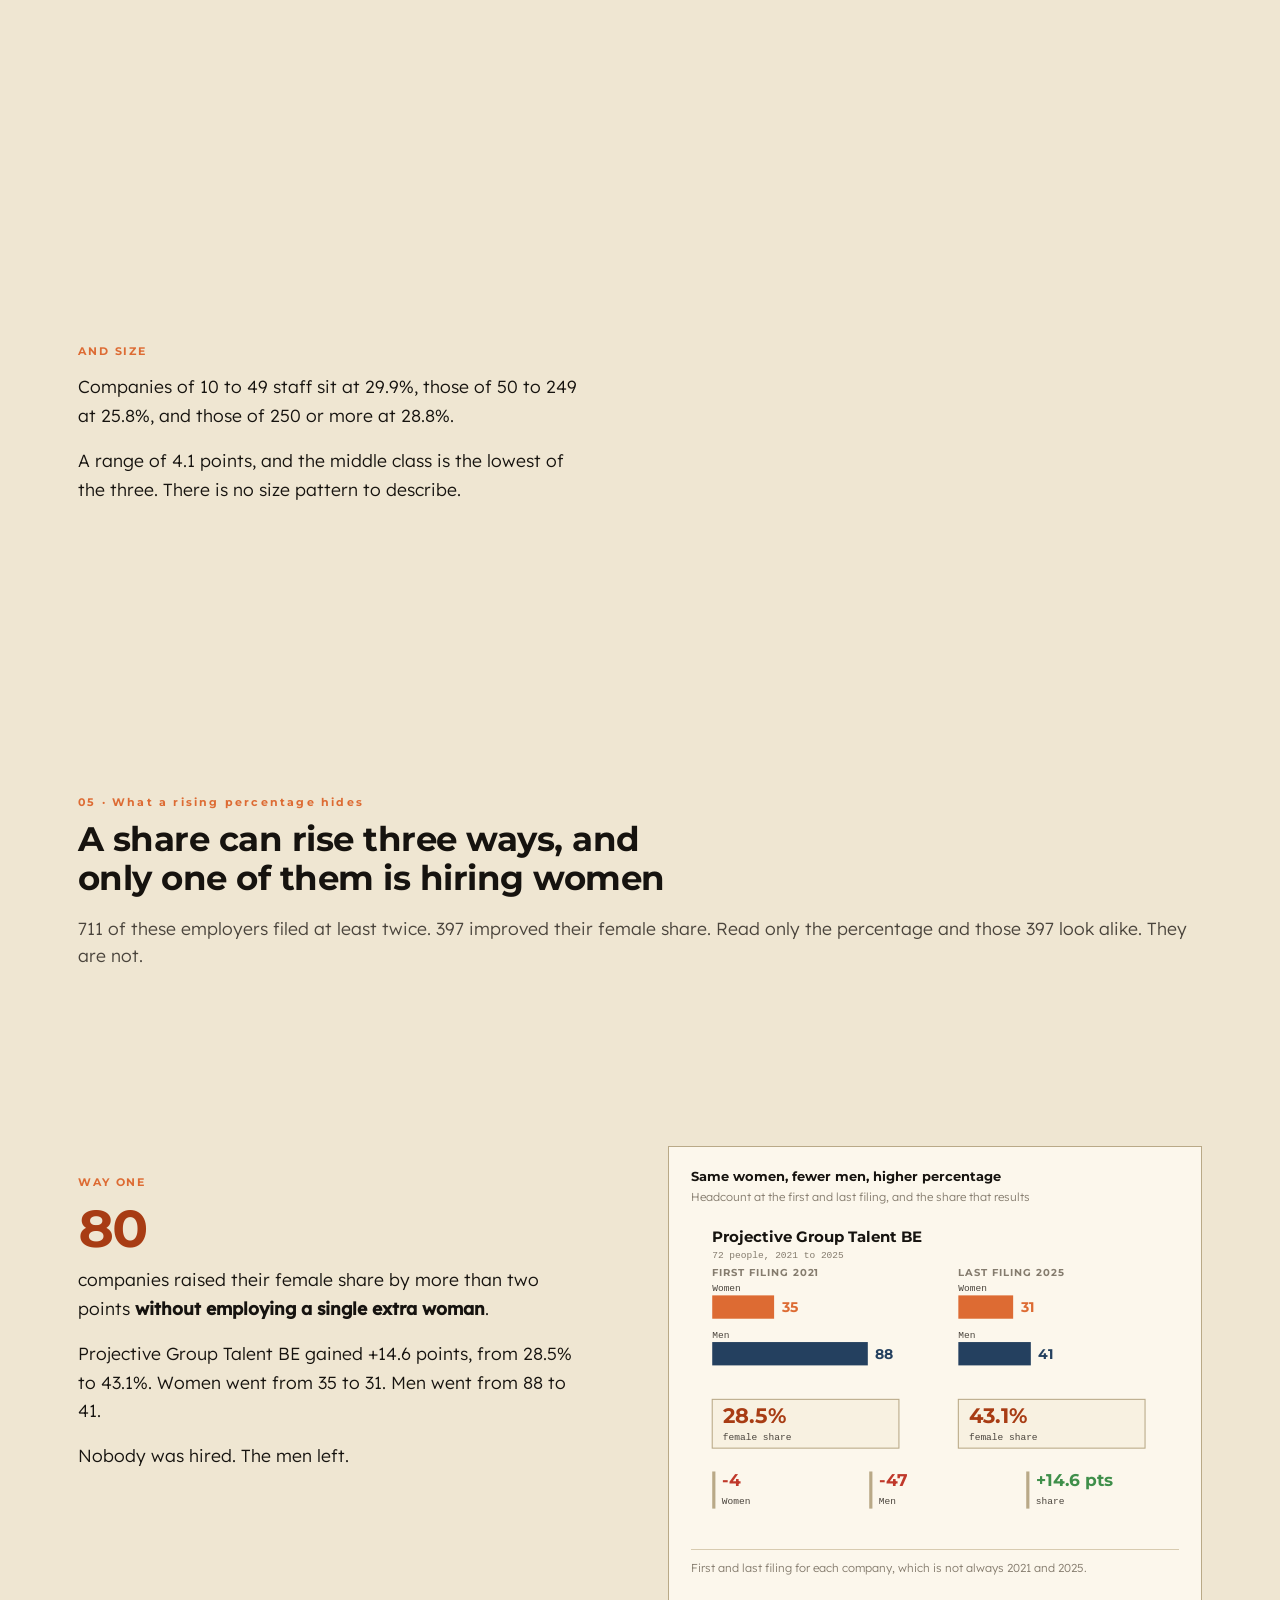
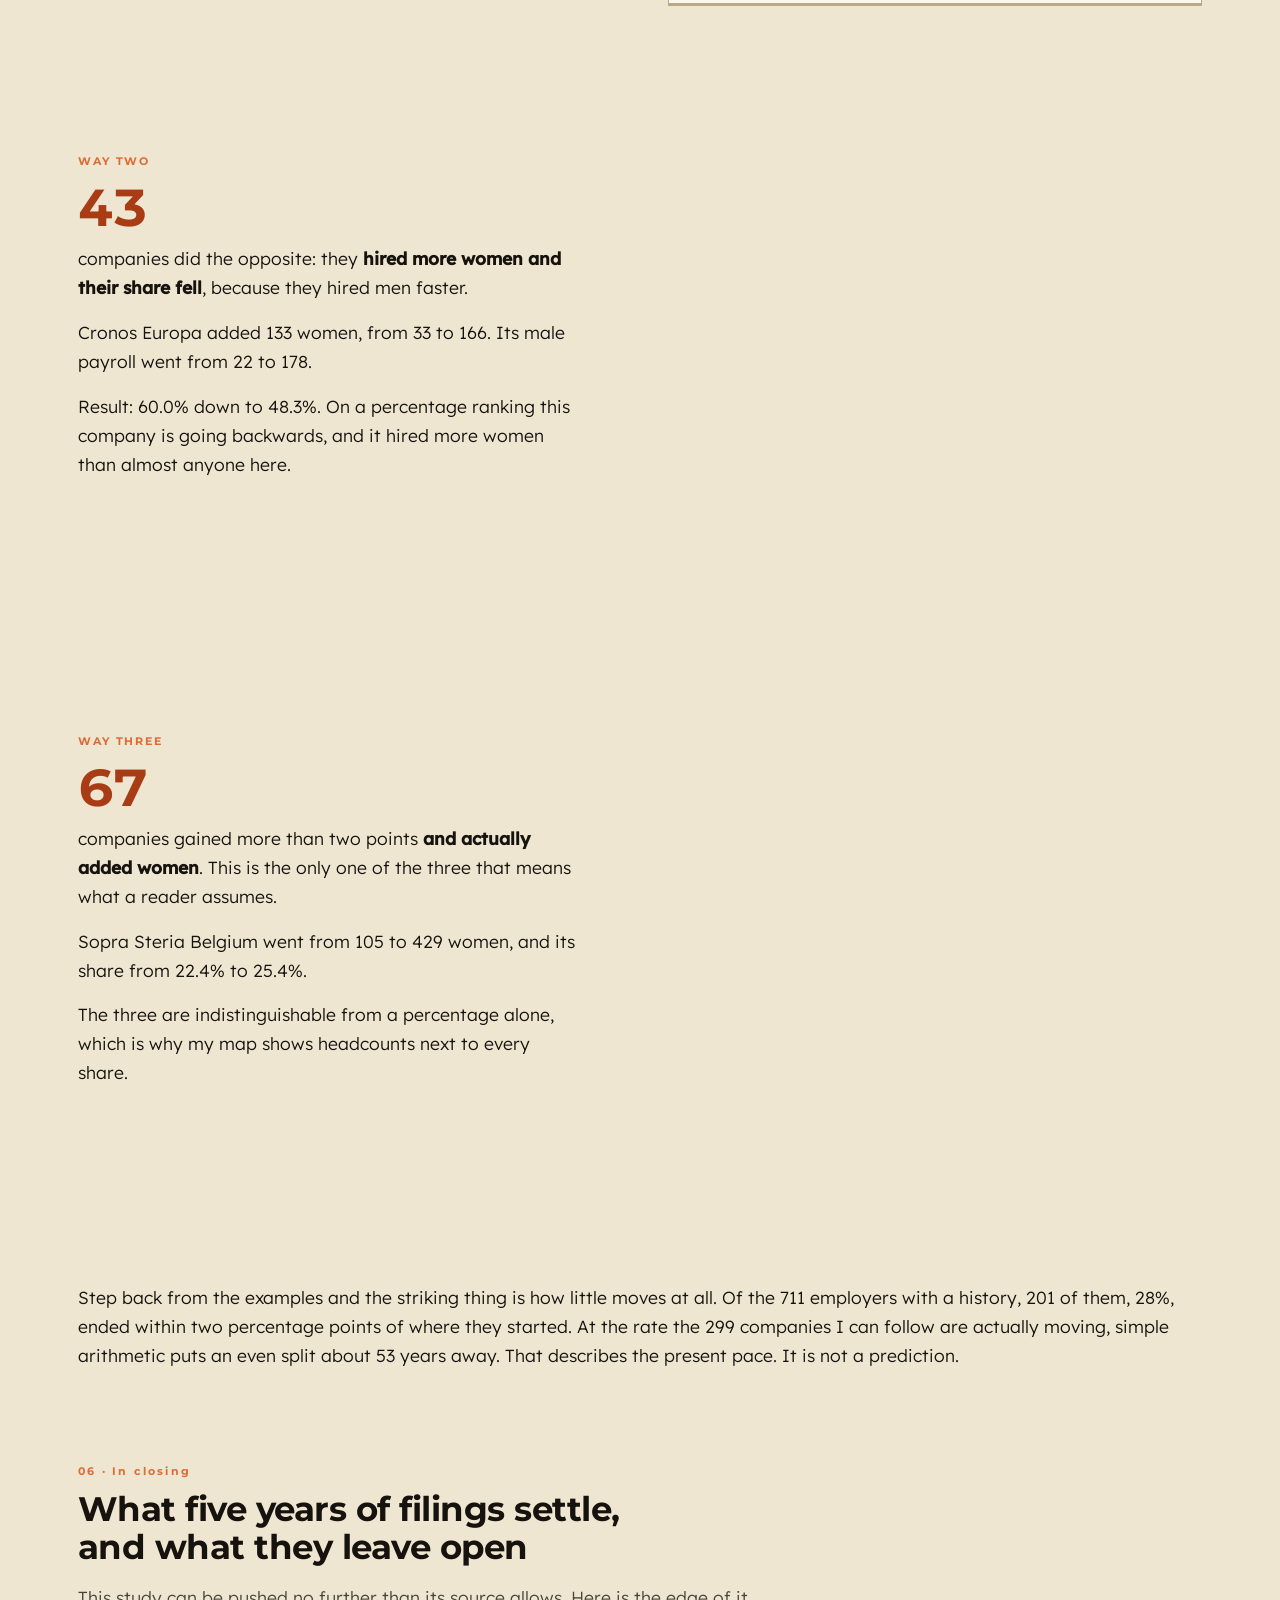
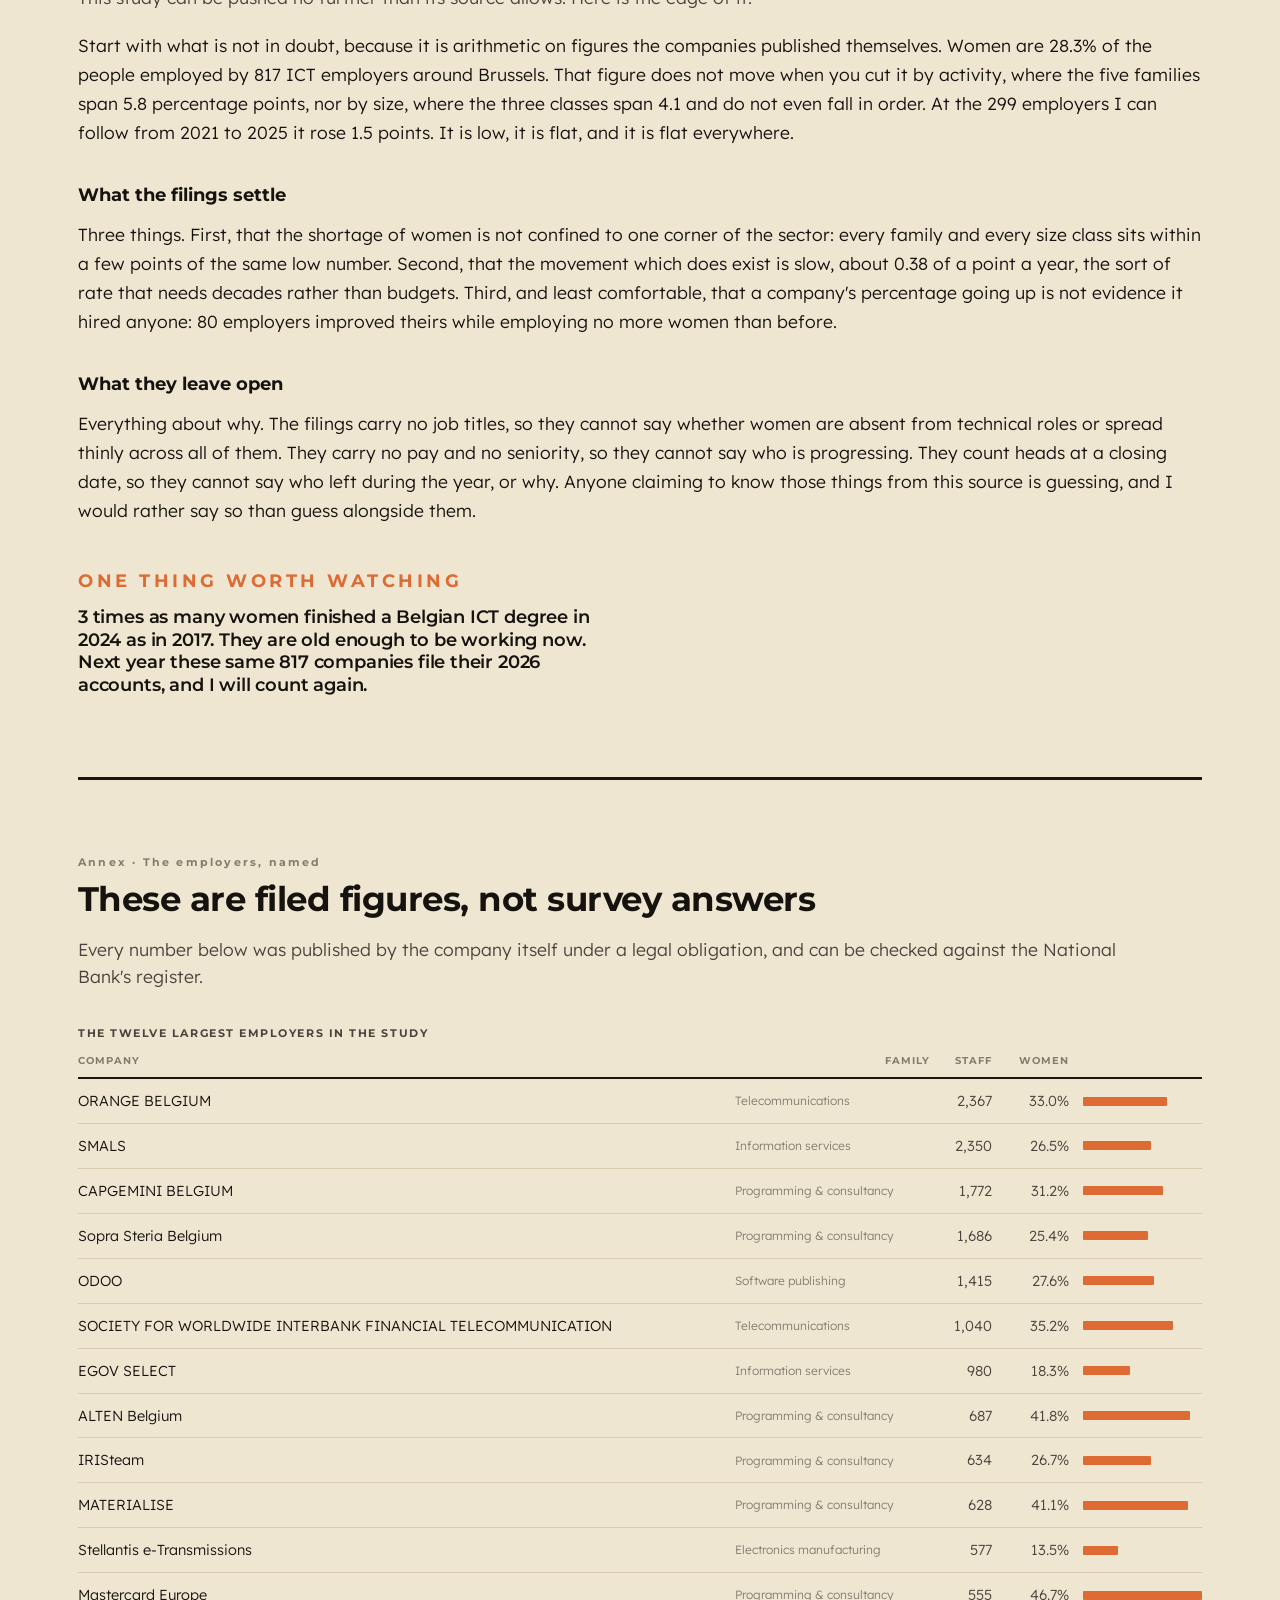
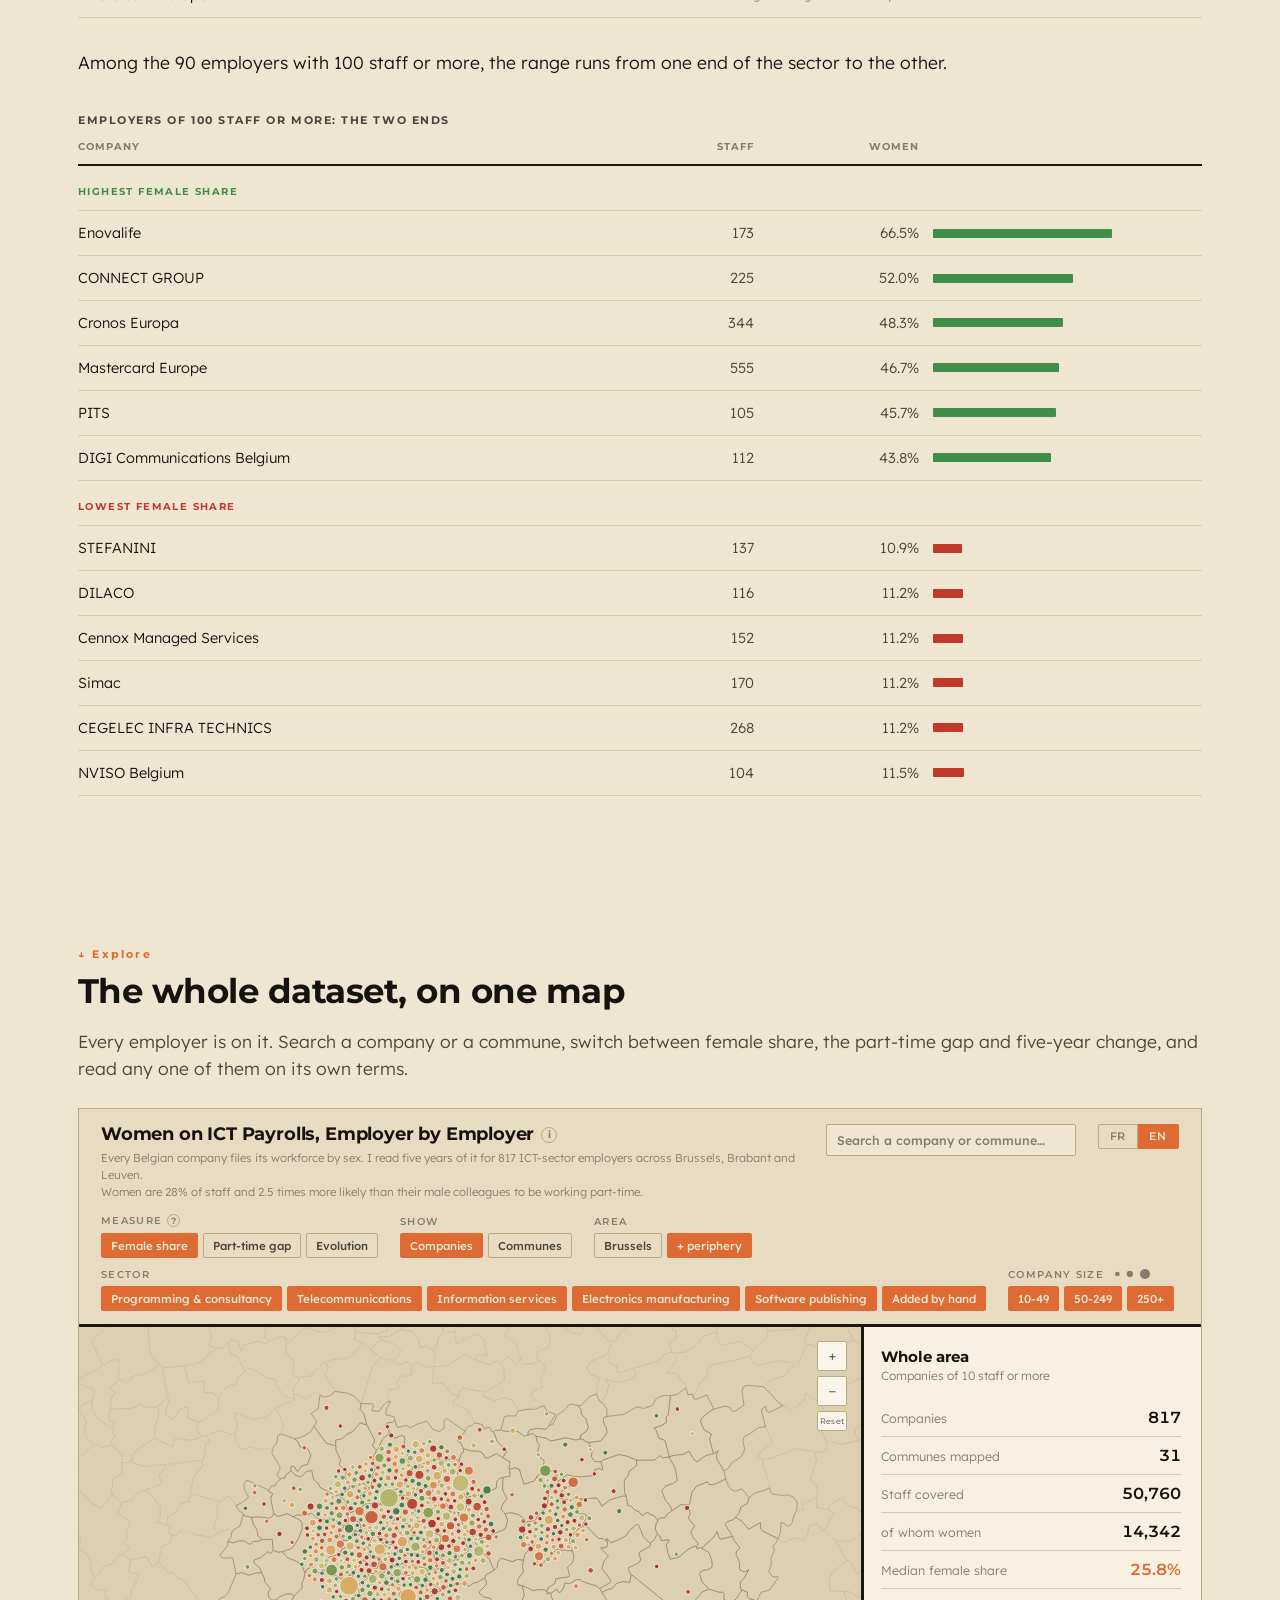
==== commit b7a8ac1d: "First-person voice, new hero boxes, drop opt-in line" ====
--- a/woman_in_ict_comapnies_brussels/article.html
+++ b/woman_in_ict_comapnies_brussels/article.html
@@ -522,6 +522,6 @@
 <div class="wrap"><footer class="end"><span data-i18n="foot"></span></footer></div>
 
 <script src="./d3.v7.min.js"></script>
-<script src="./article.js"></script>
+<script src="./article.js?v=3"></script>
 </body>
 </html>
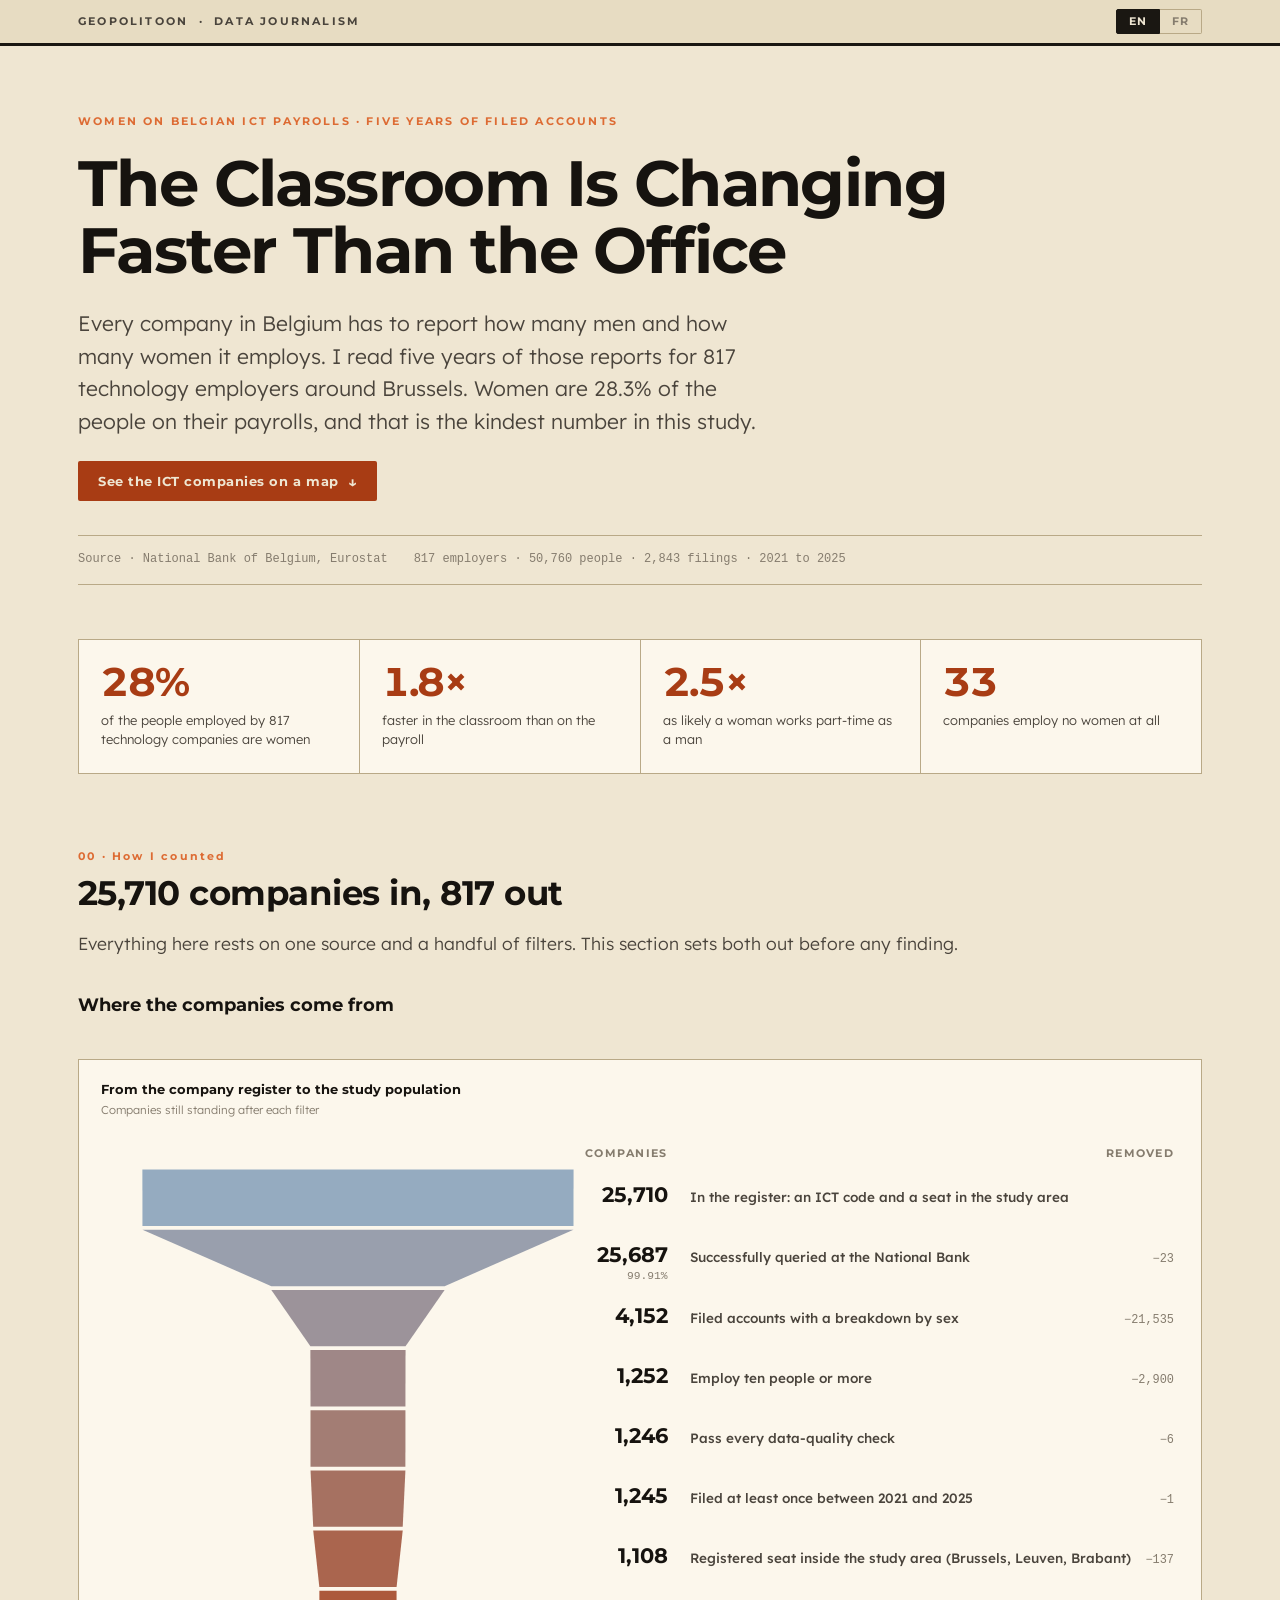
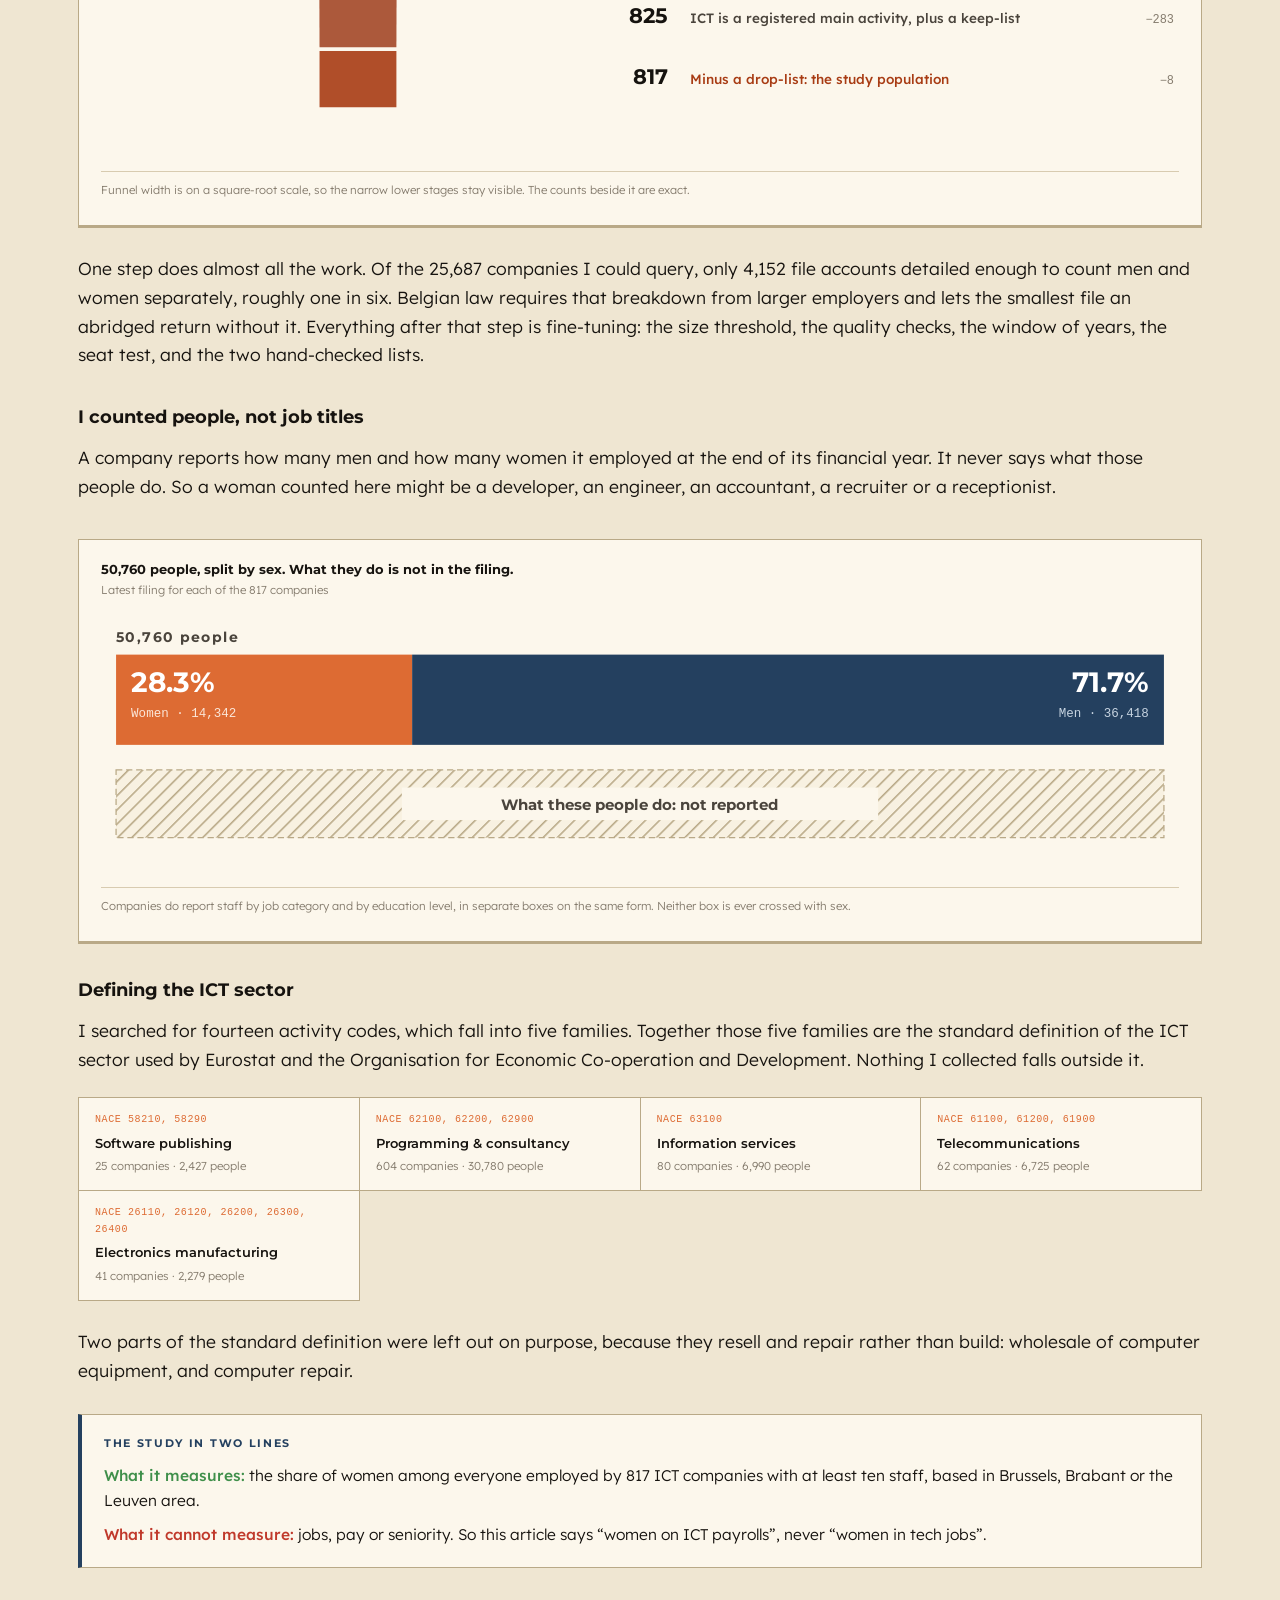
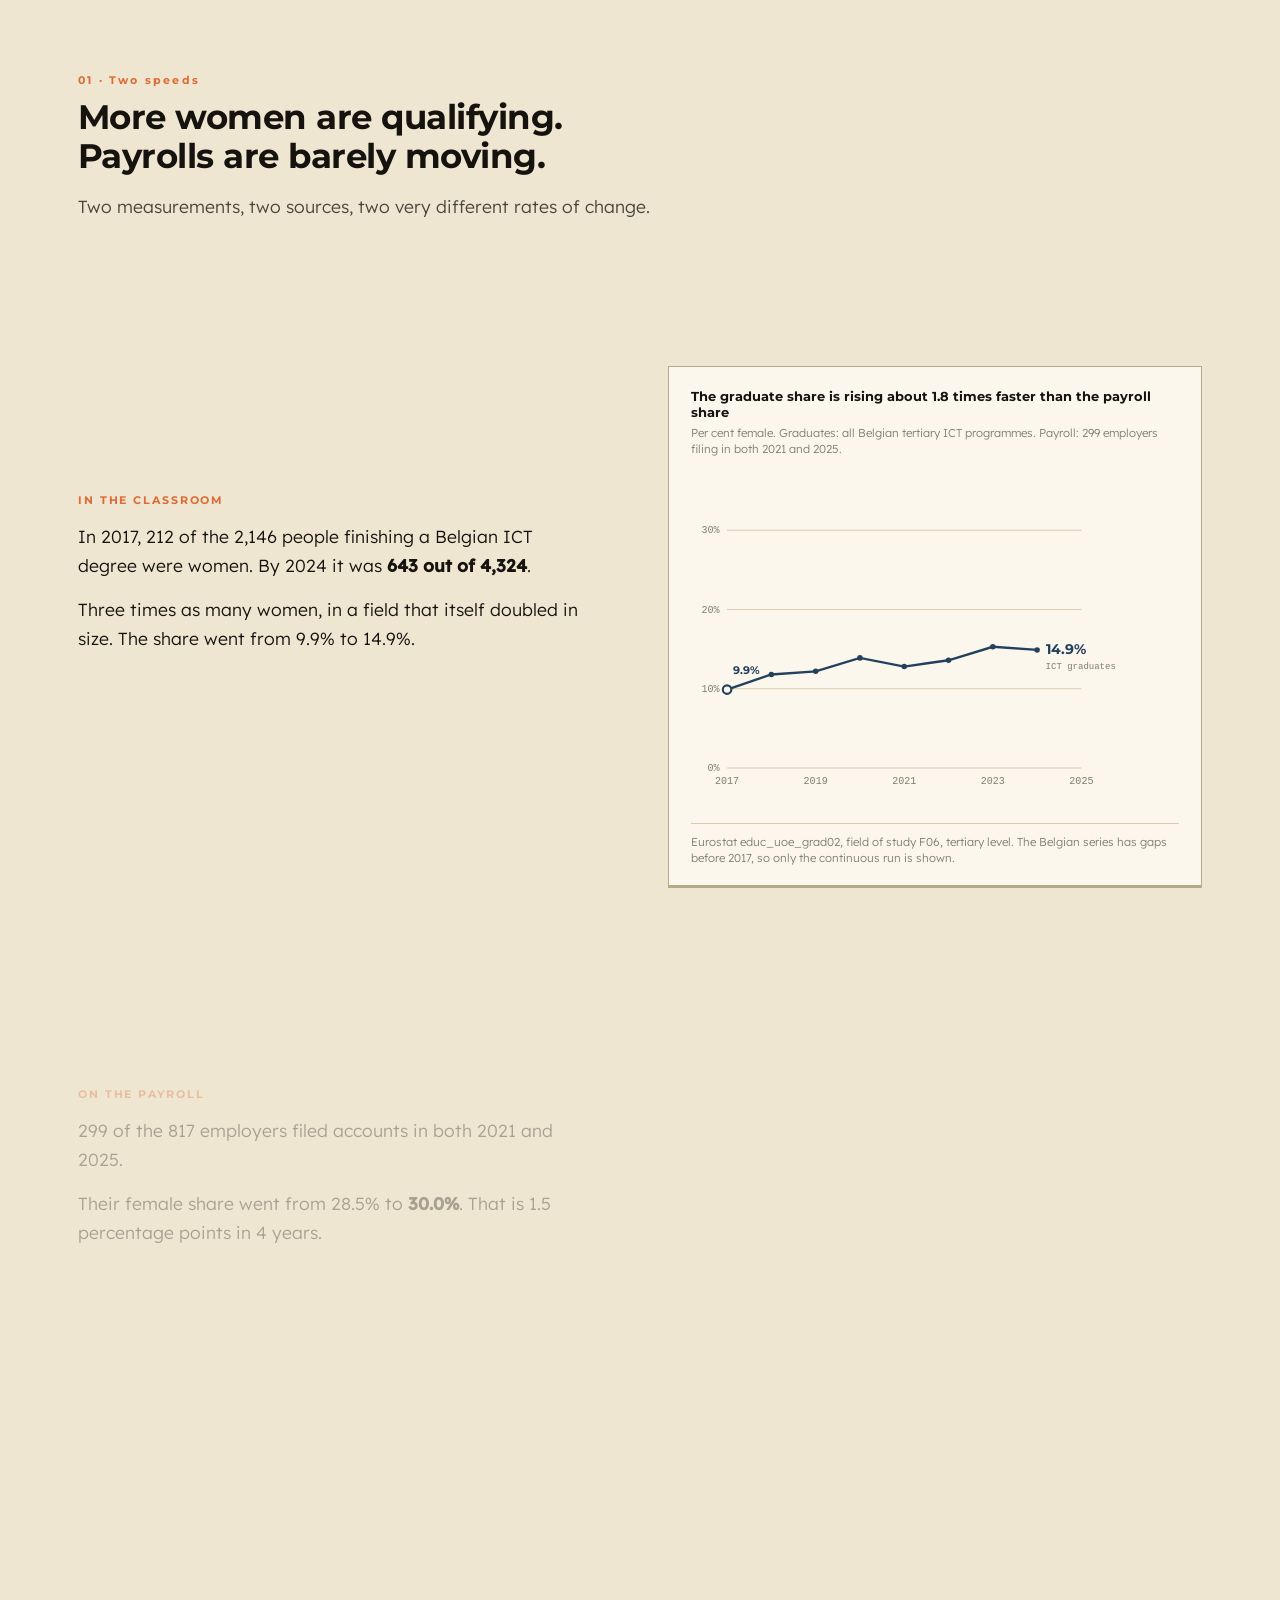
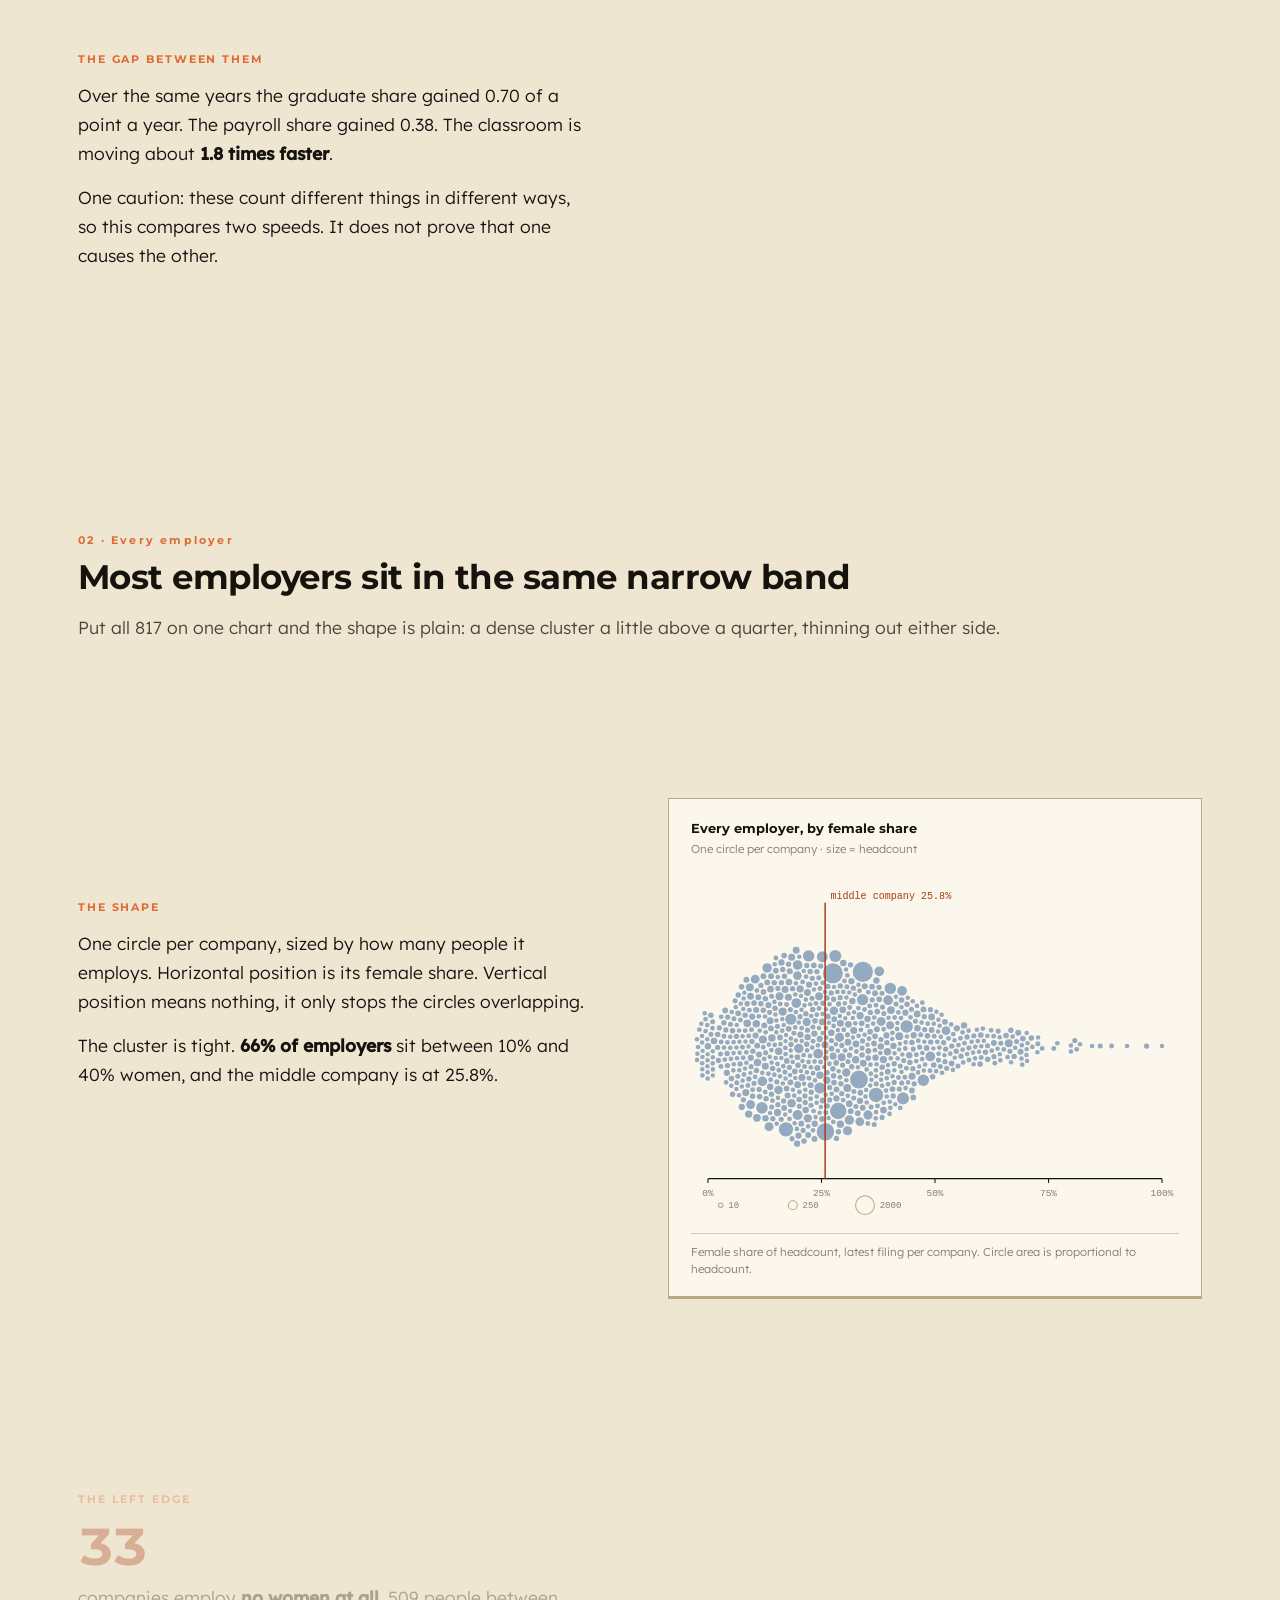
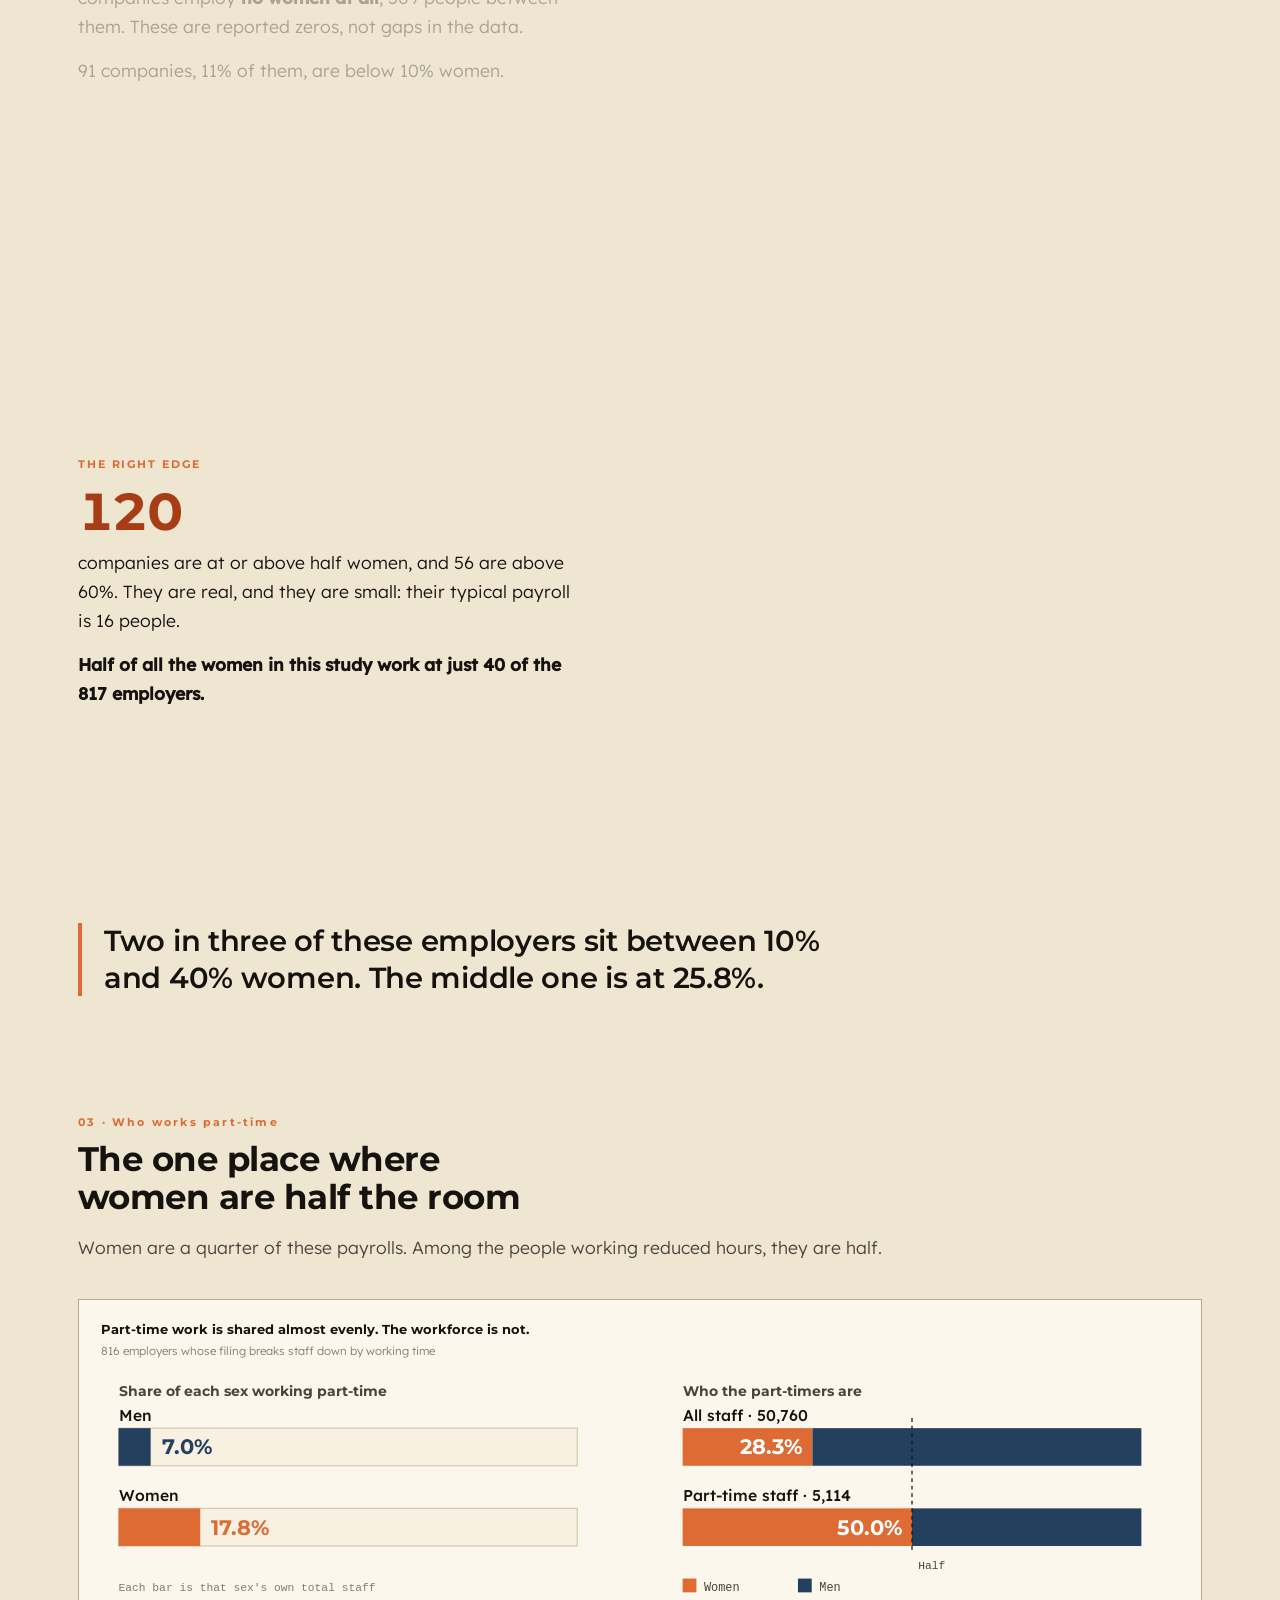
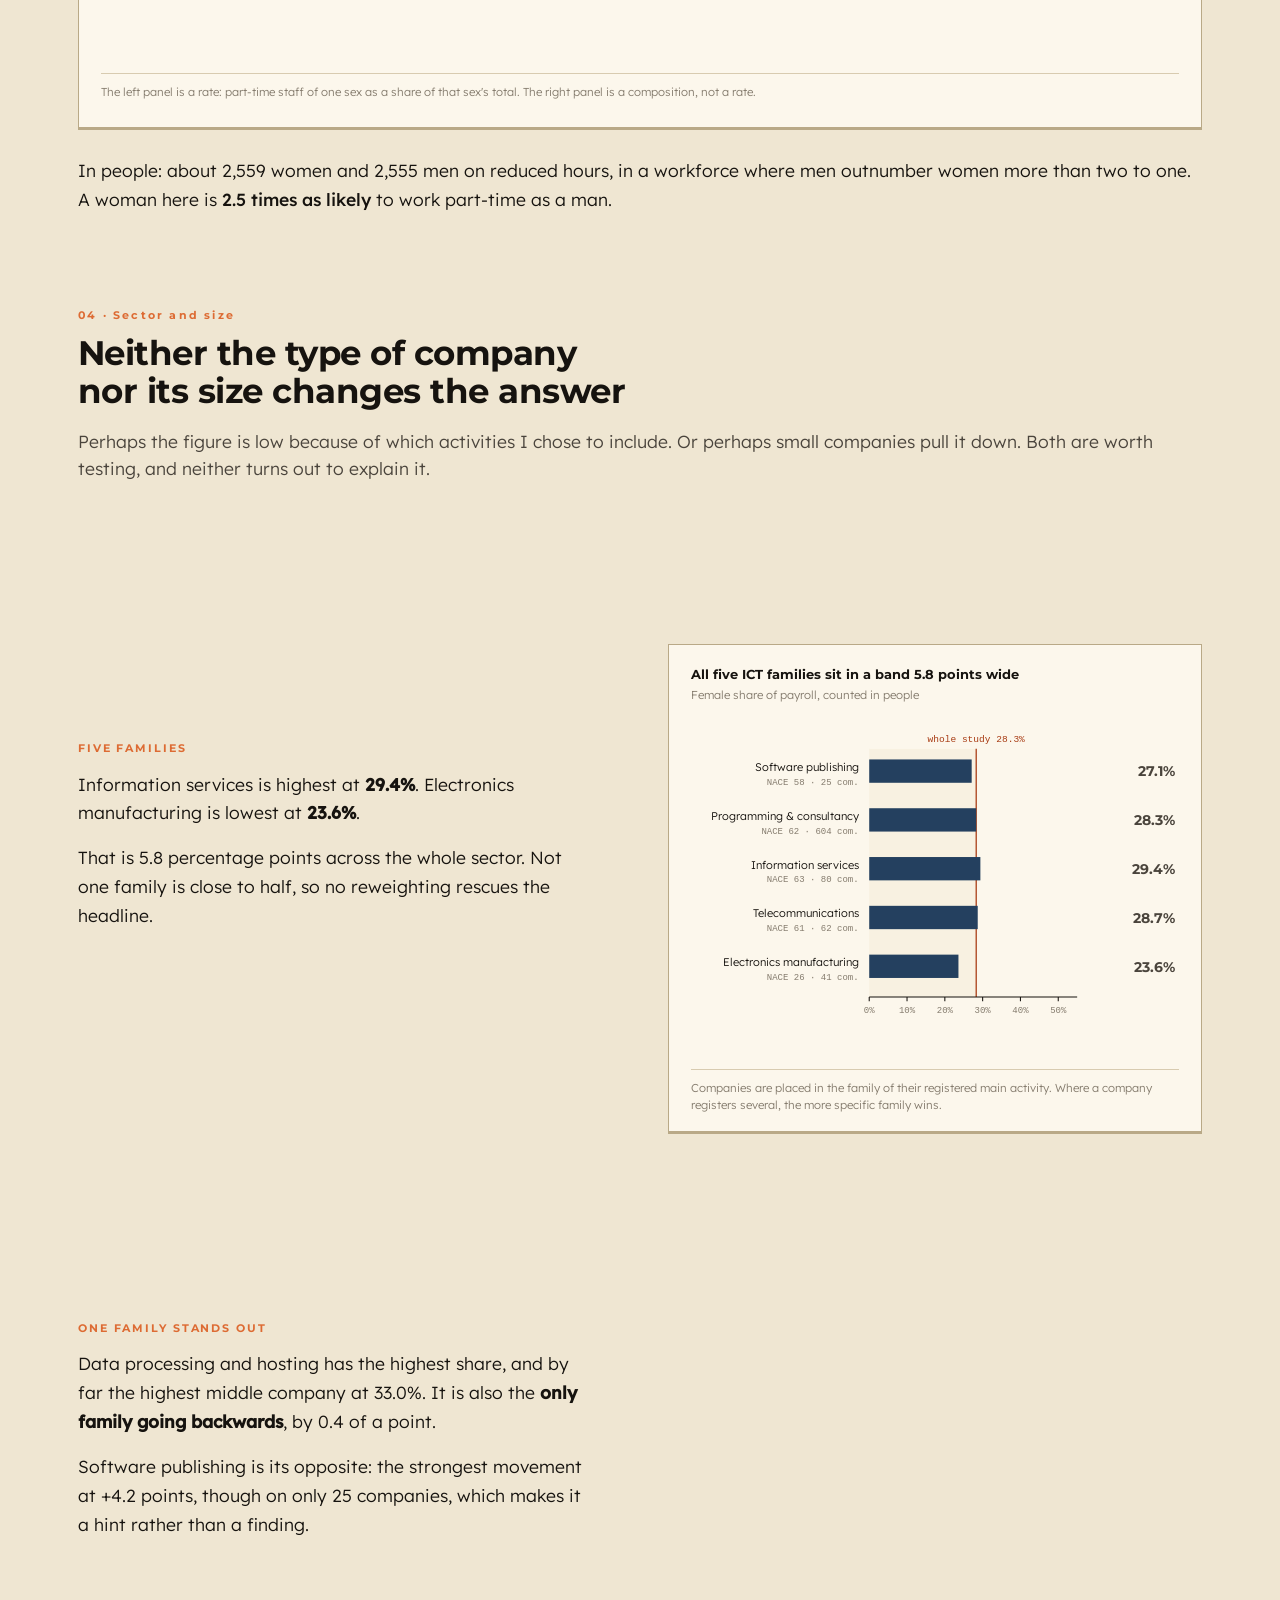
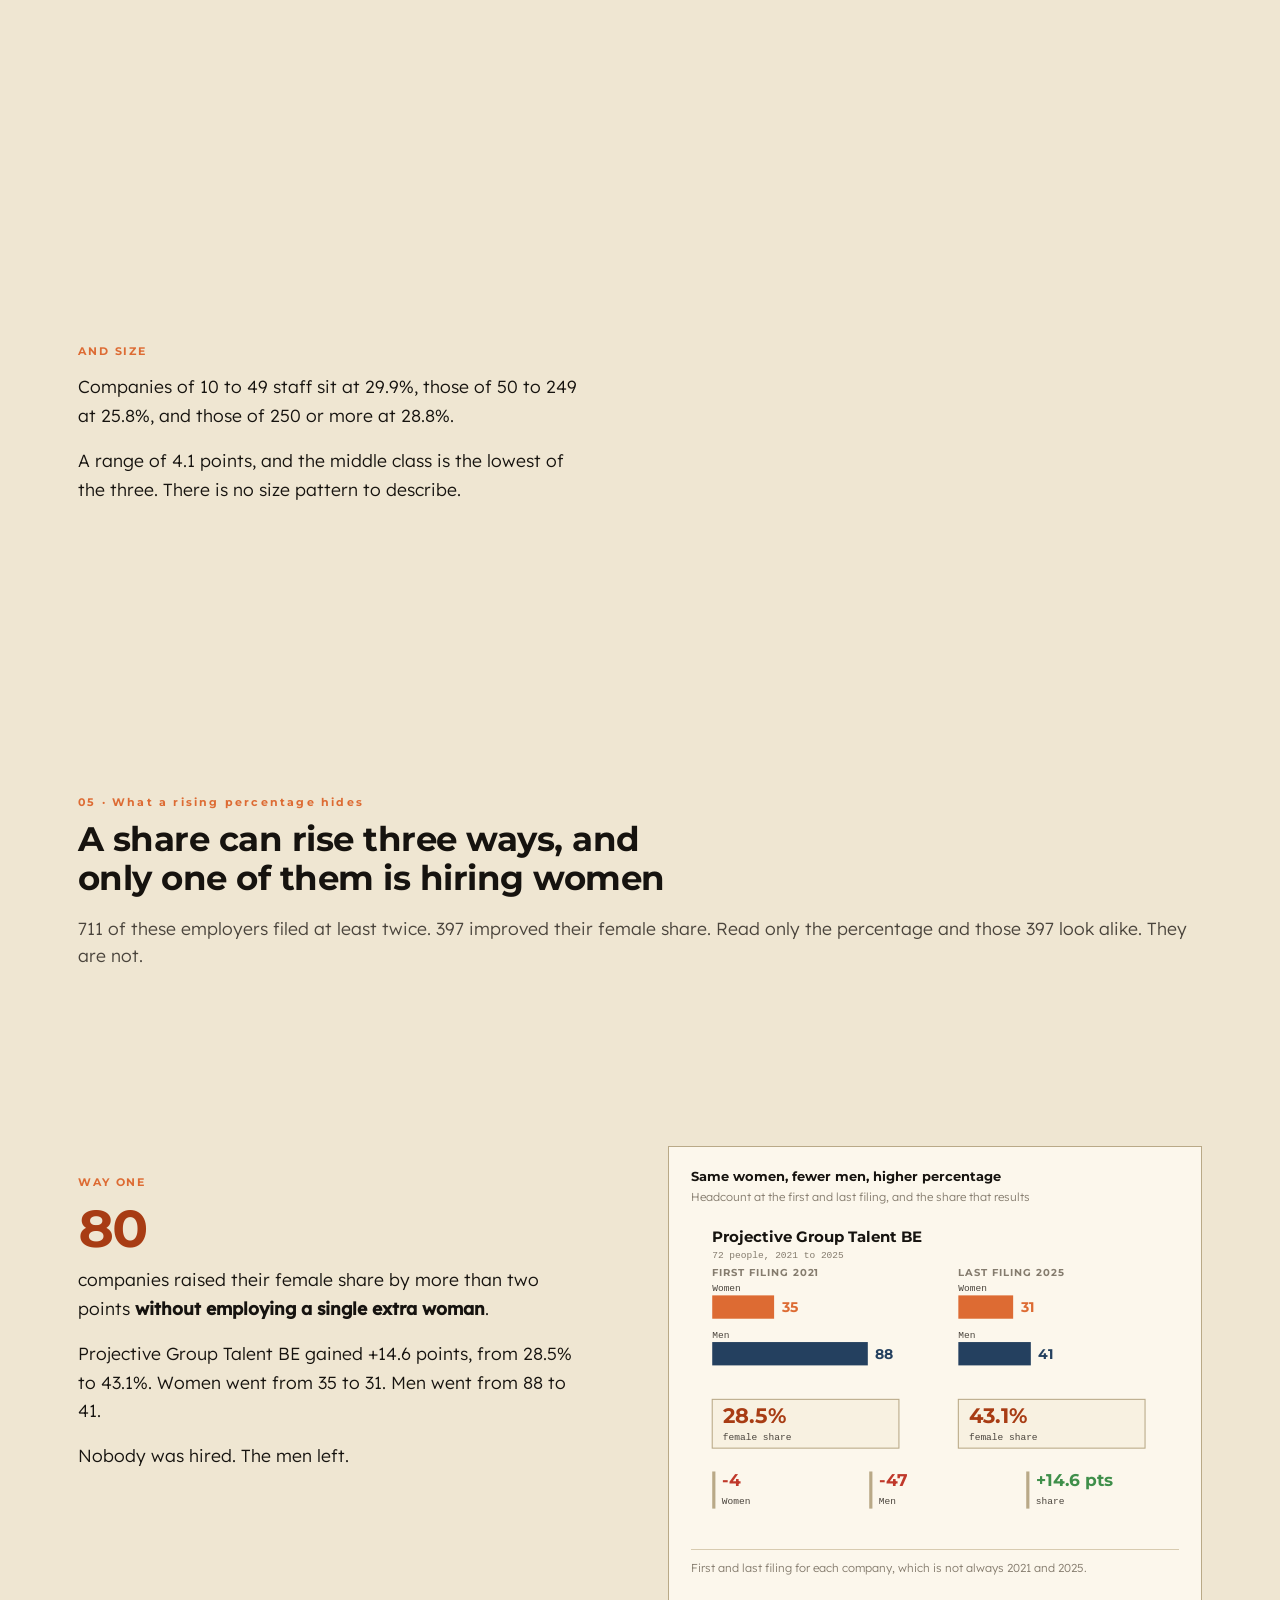
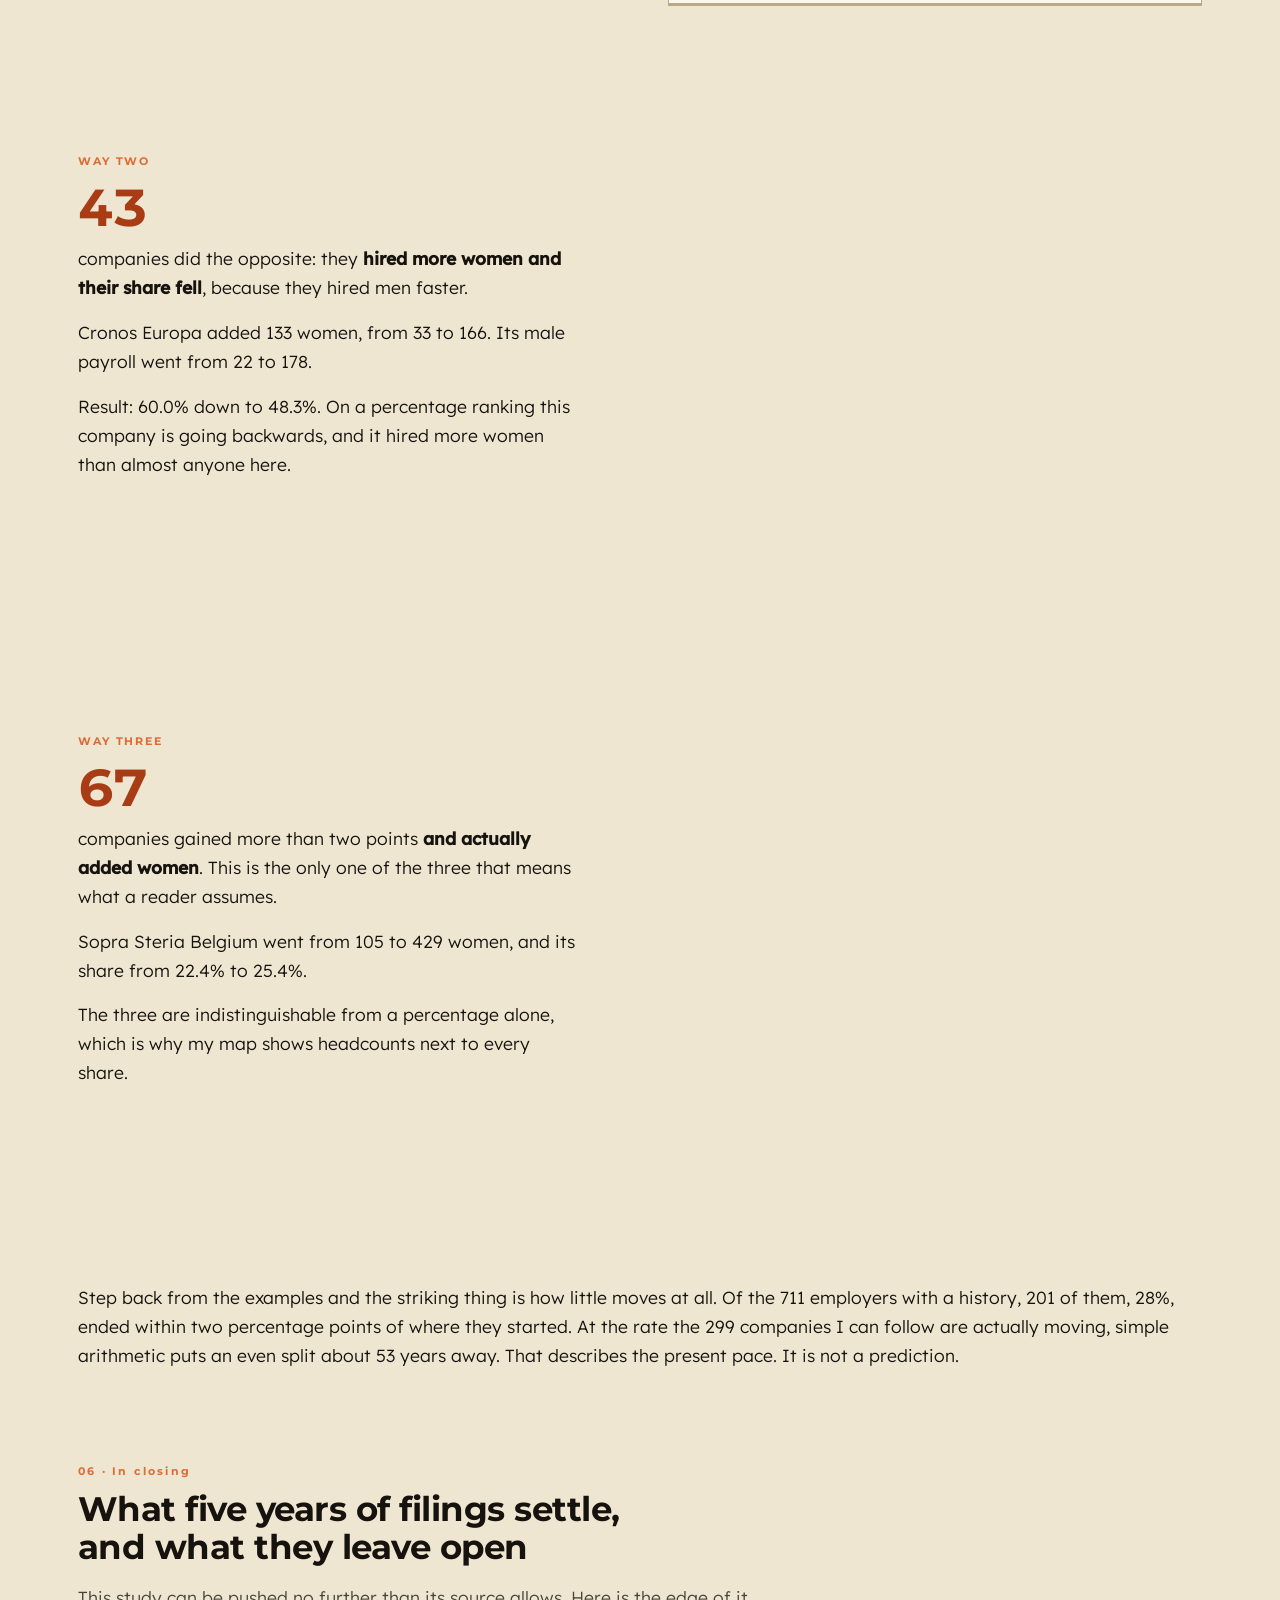
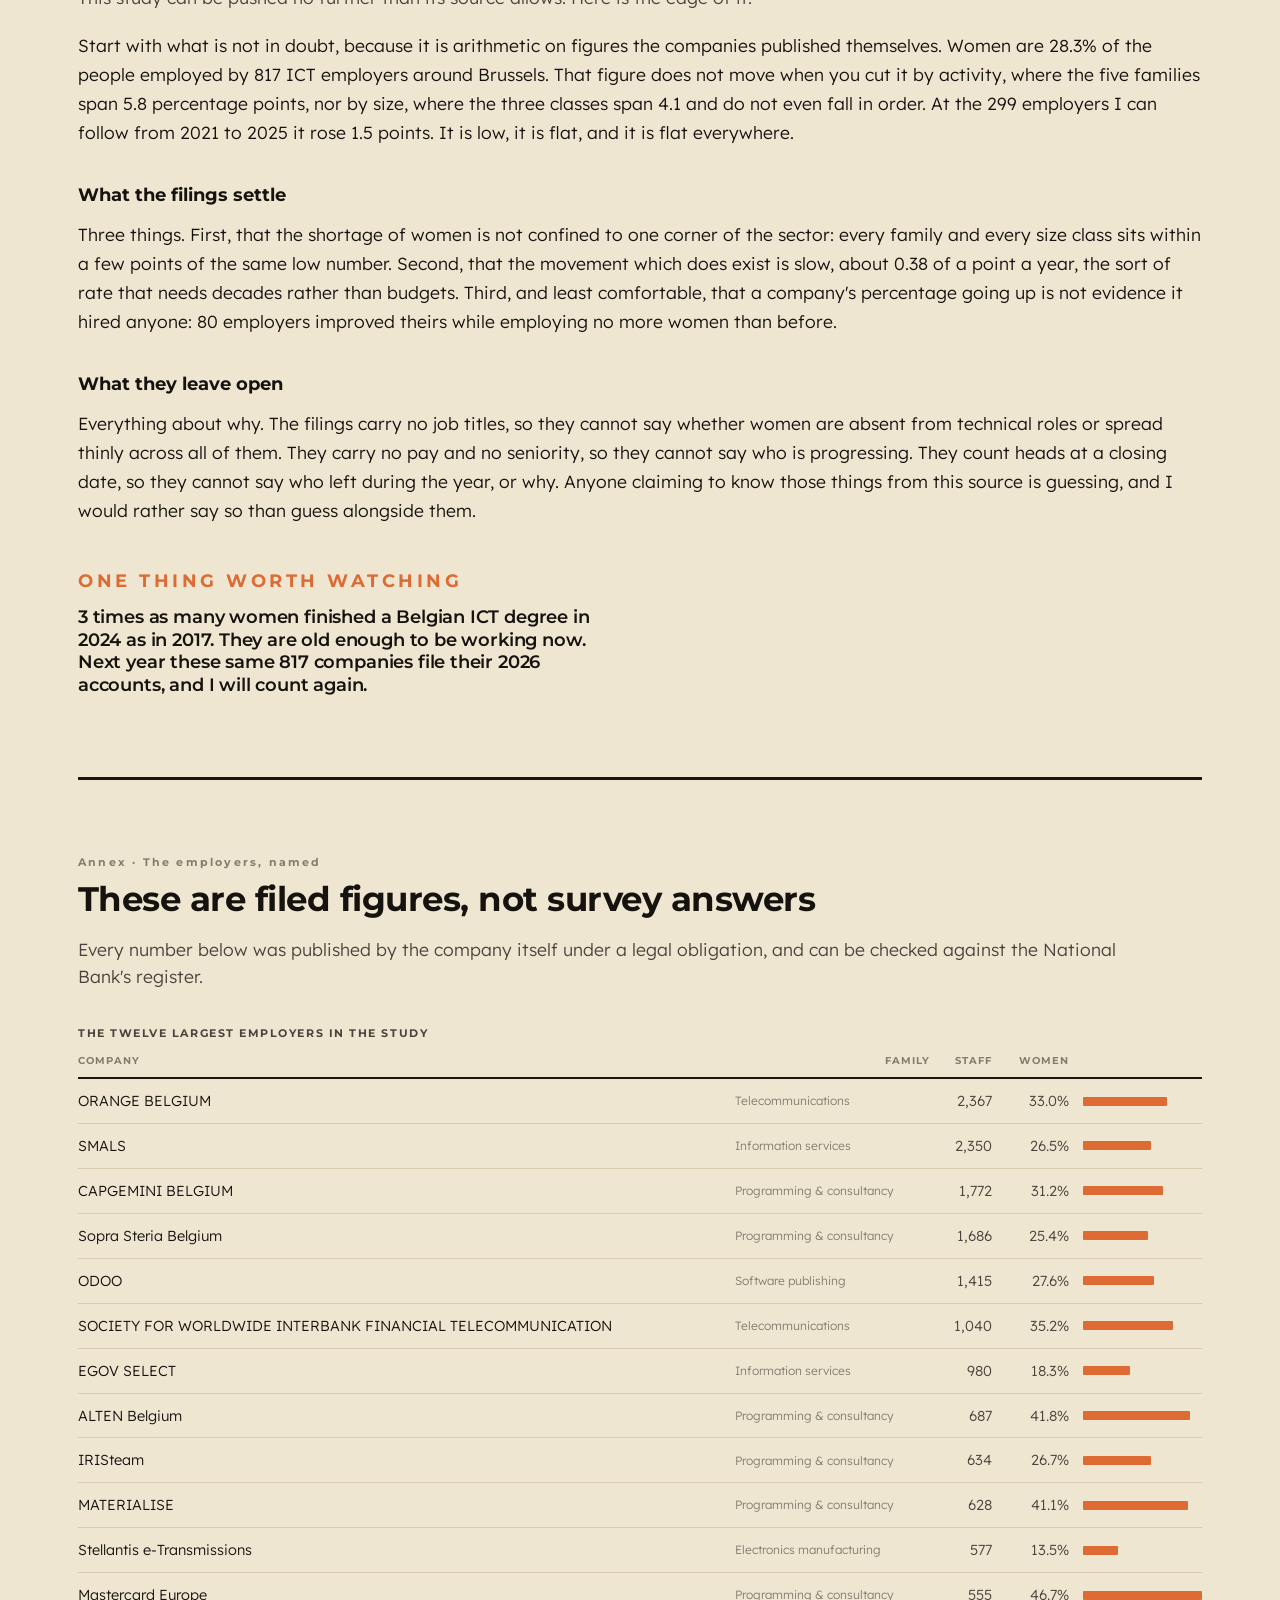
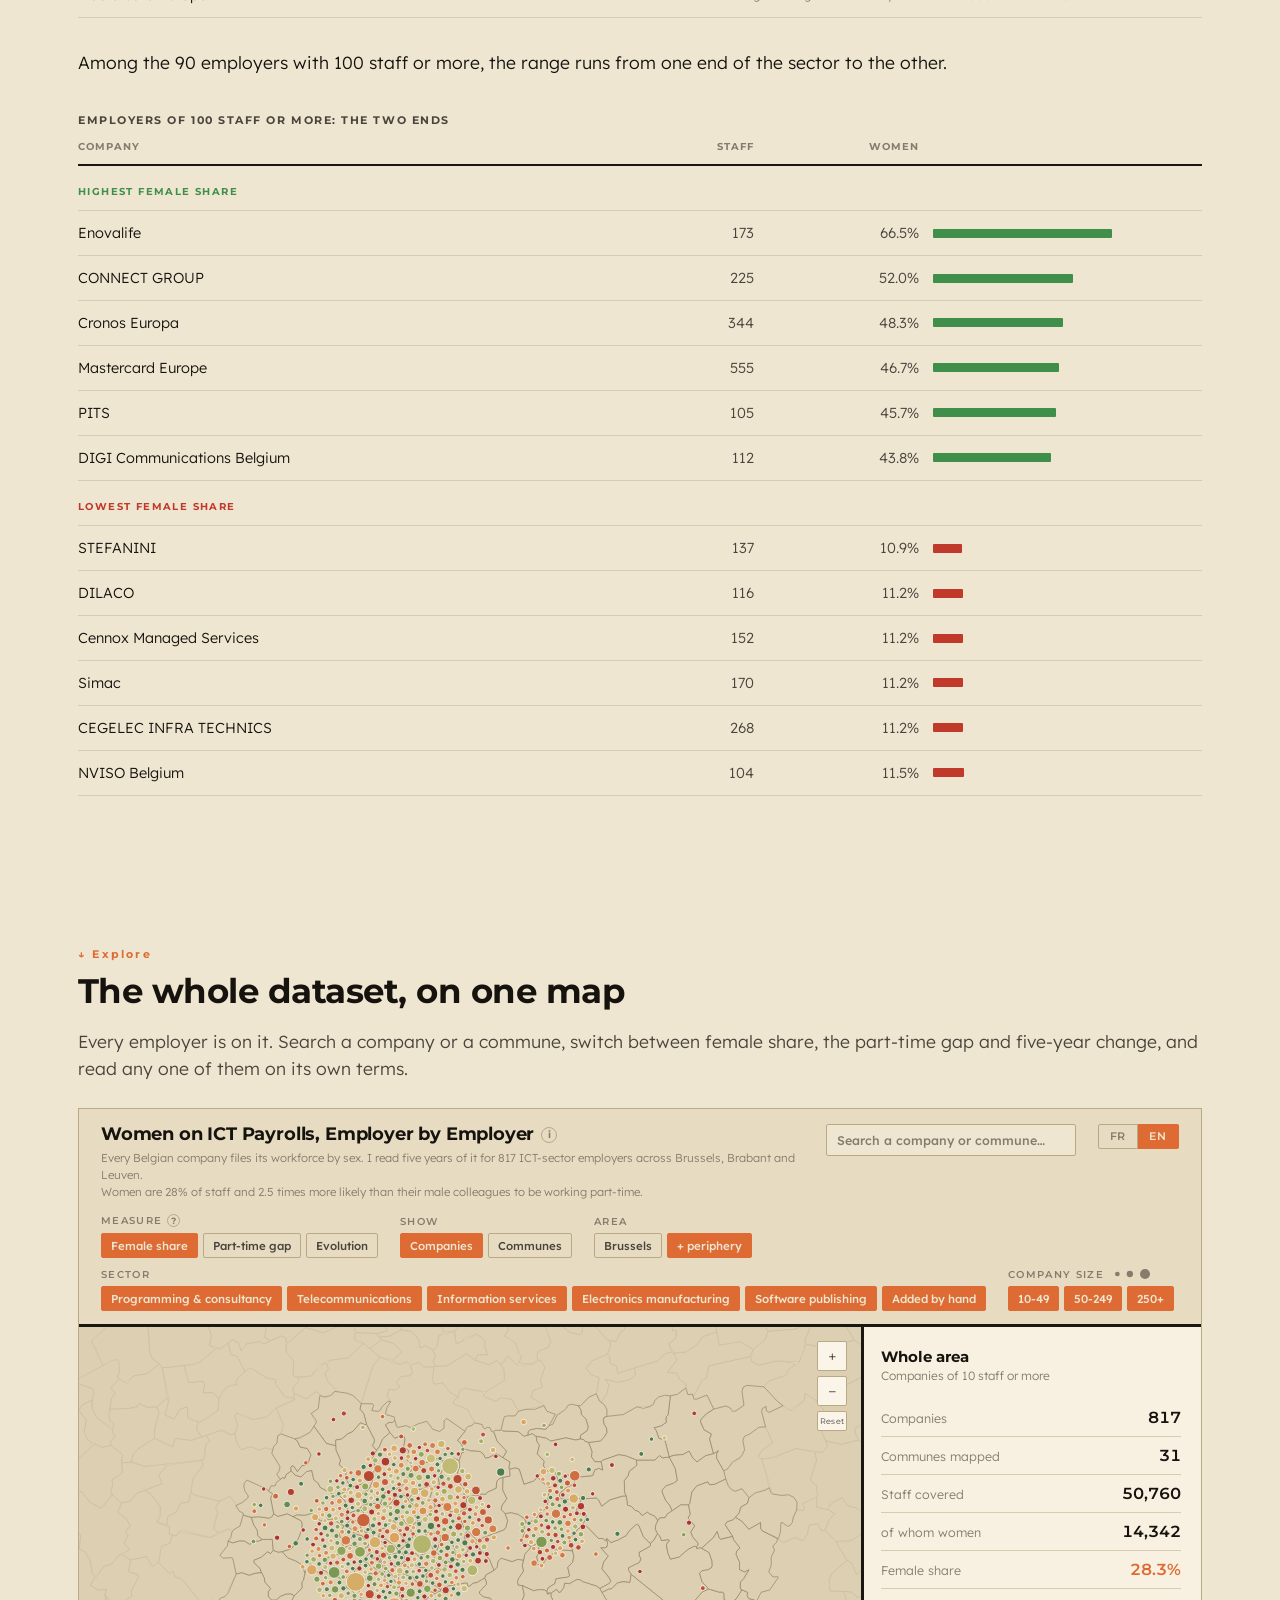
==== commit 565ee847: "Map shows female share (women/total) everywhere, not a median" ====
--- a/woman_in_ict_comapnies_brussels/article.html
+++ b/woman_in_ict_comapnies_brussels/article.html
@@ -522,6 +522,6 @@
 <div class="wrap"><footer class="end"><span data-i18n="foot"></span></footer></div>
 
 <script src="./d3.v7.min.js"></script>
-<script src="./article.js?v=3"></script>
+<script src="./article.js?v=4"></script>
 </body>
 </html>
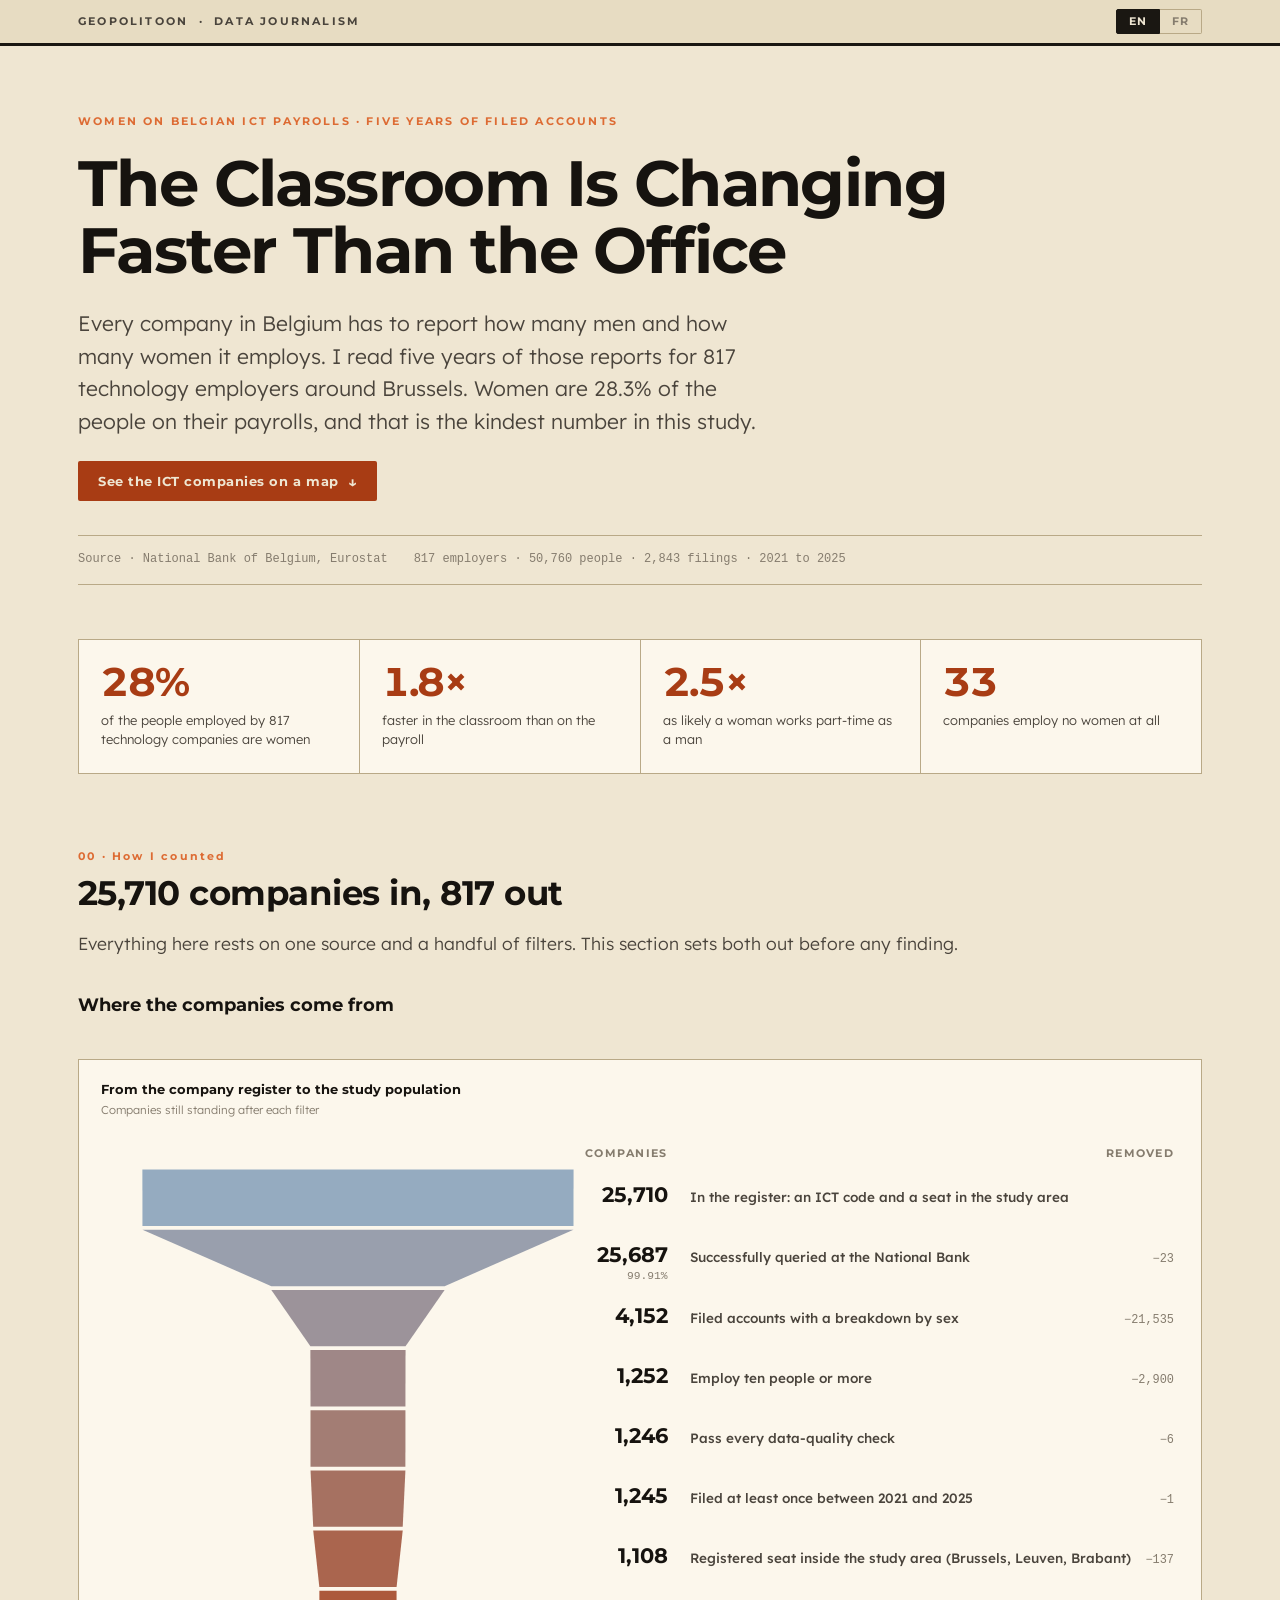
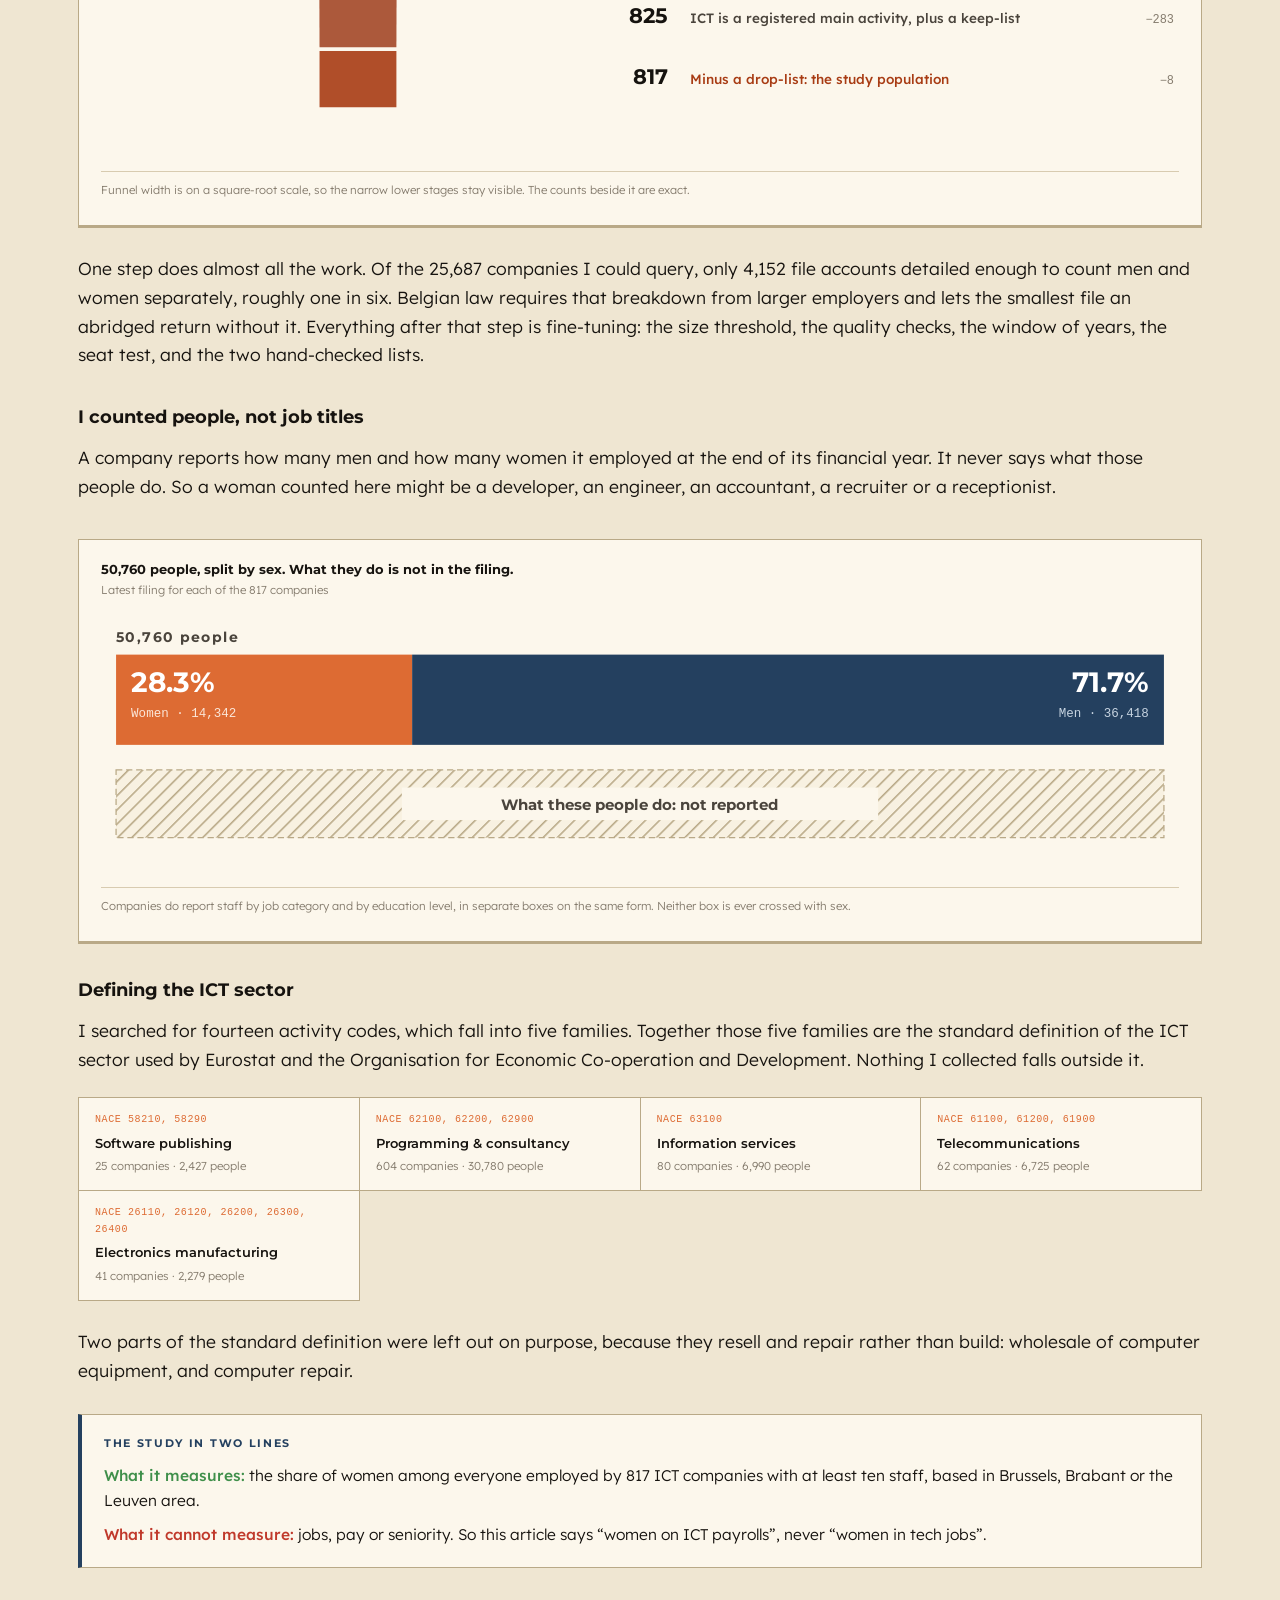
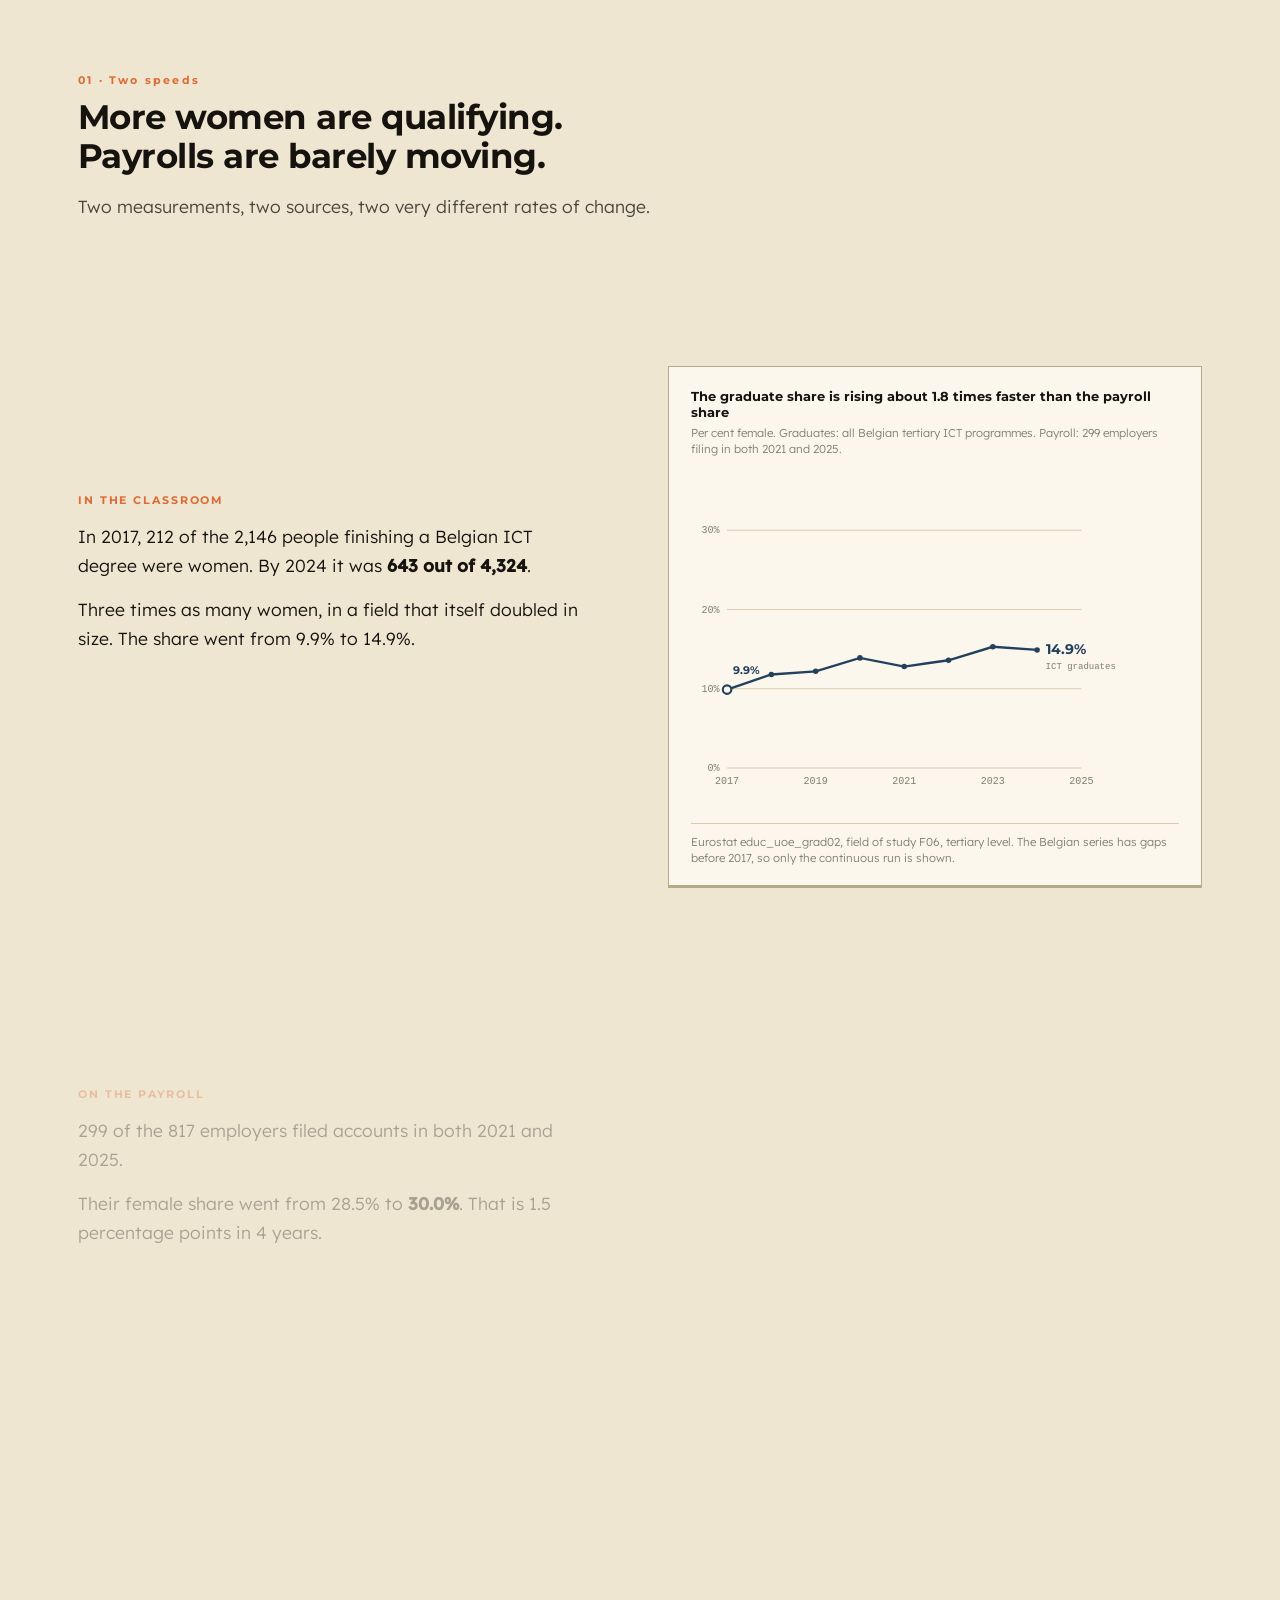
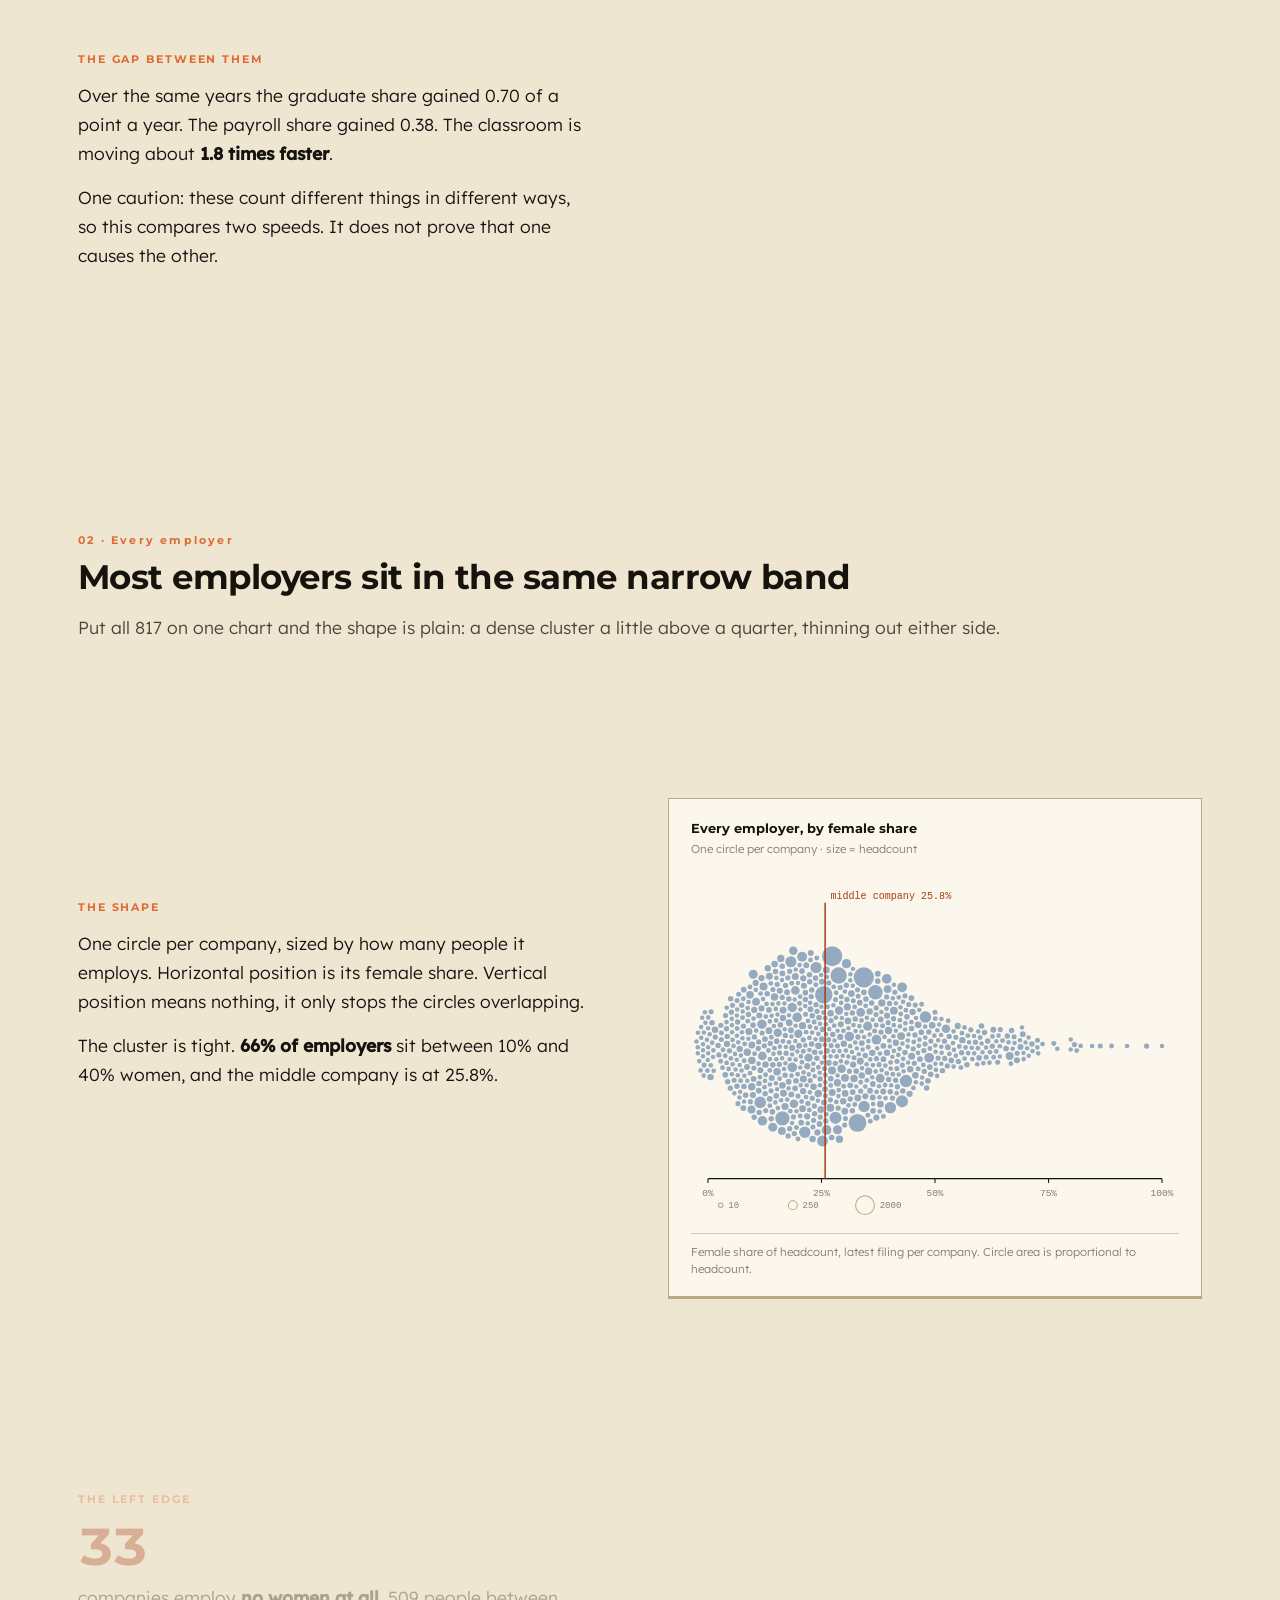
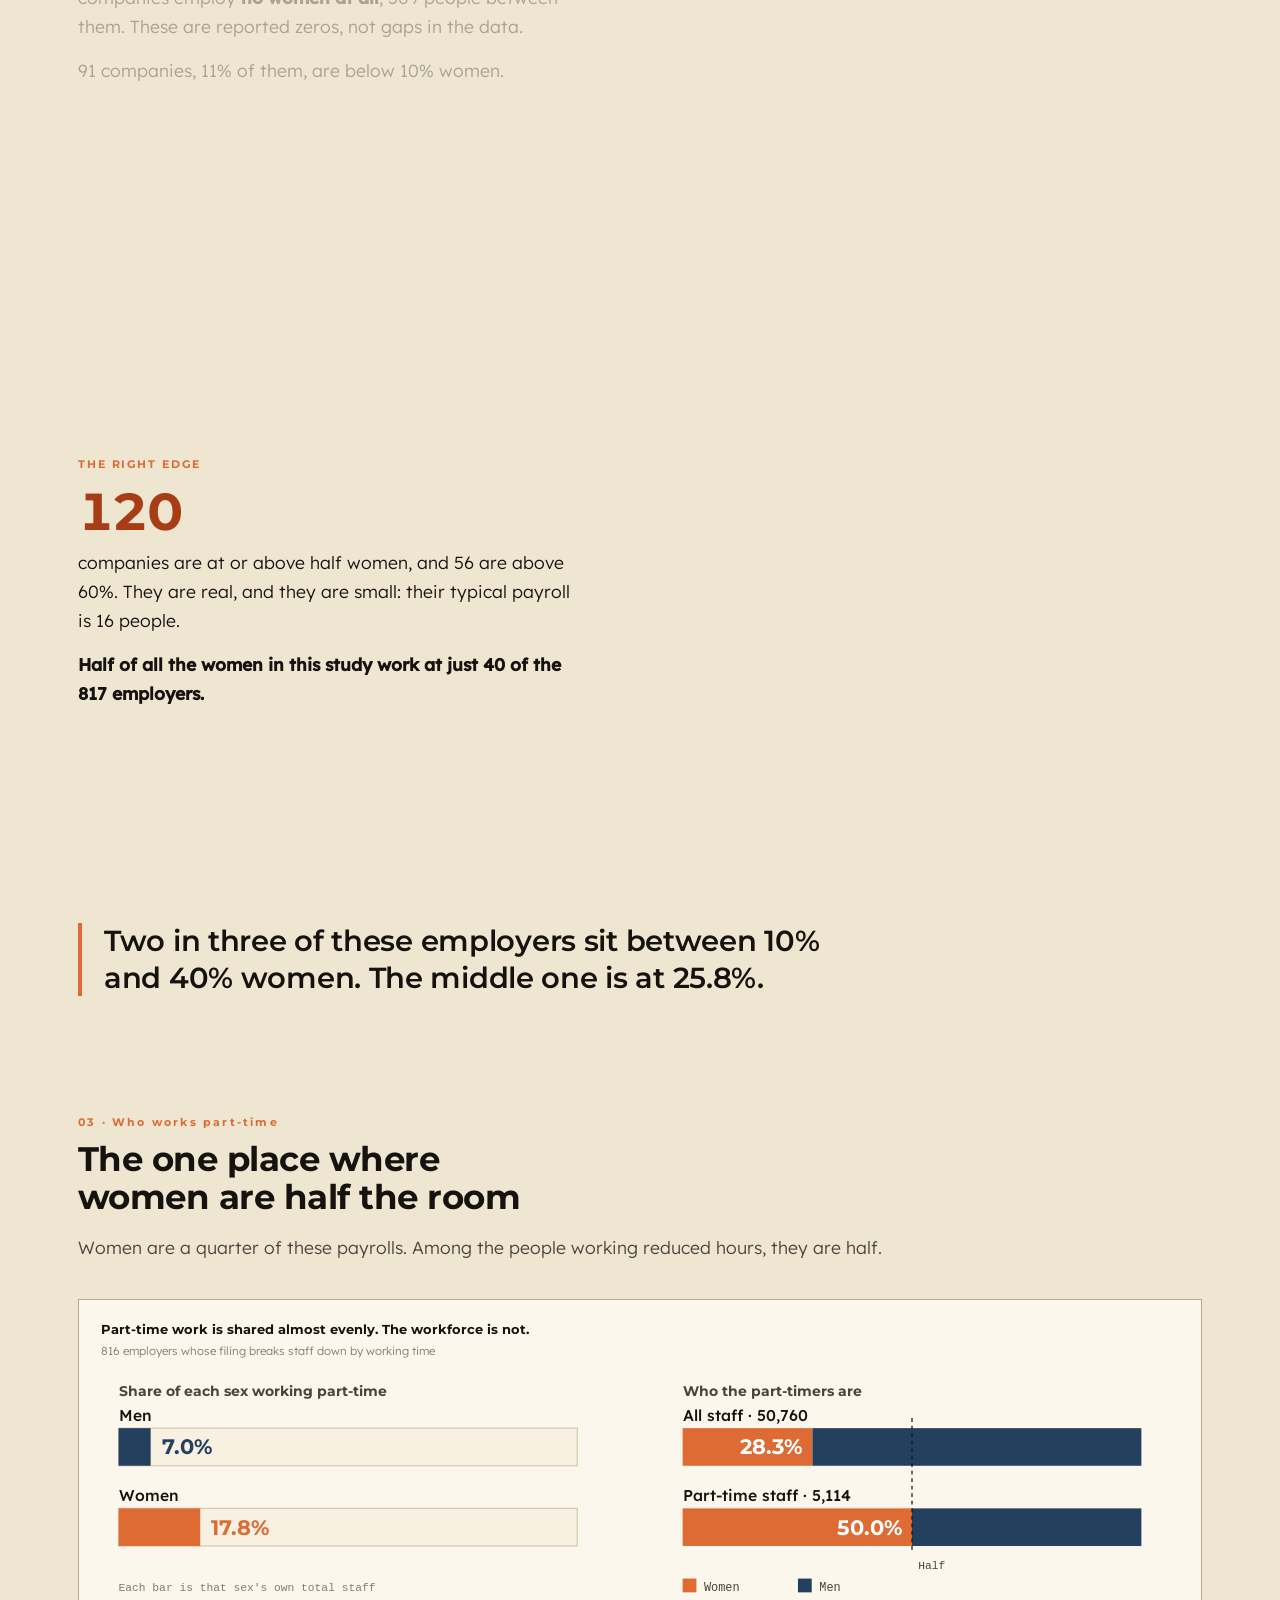
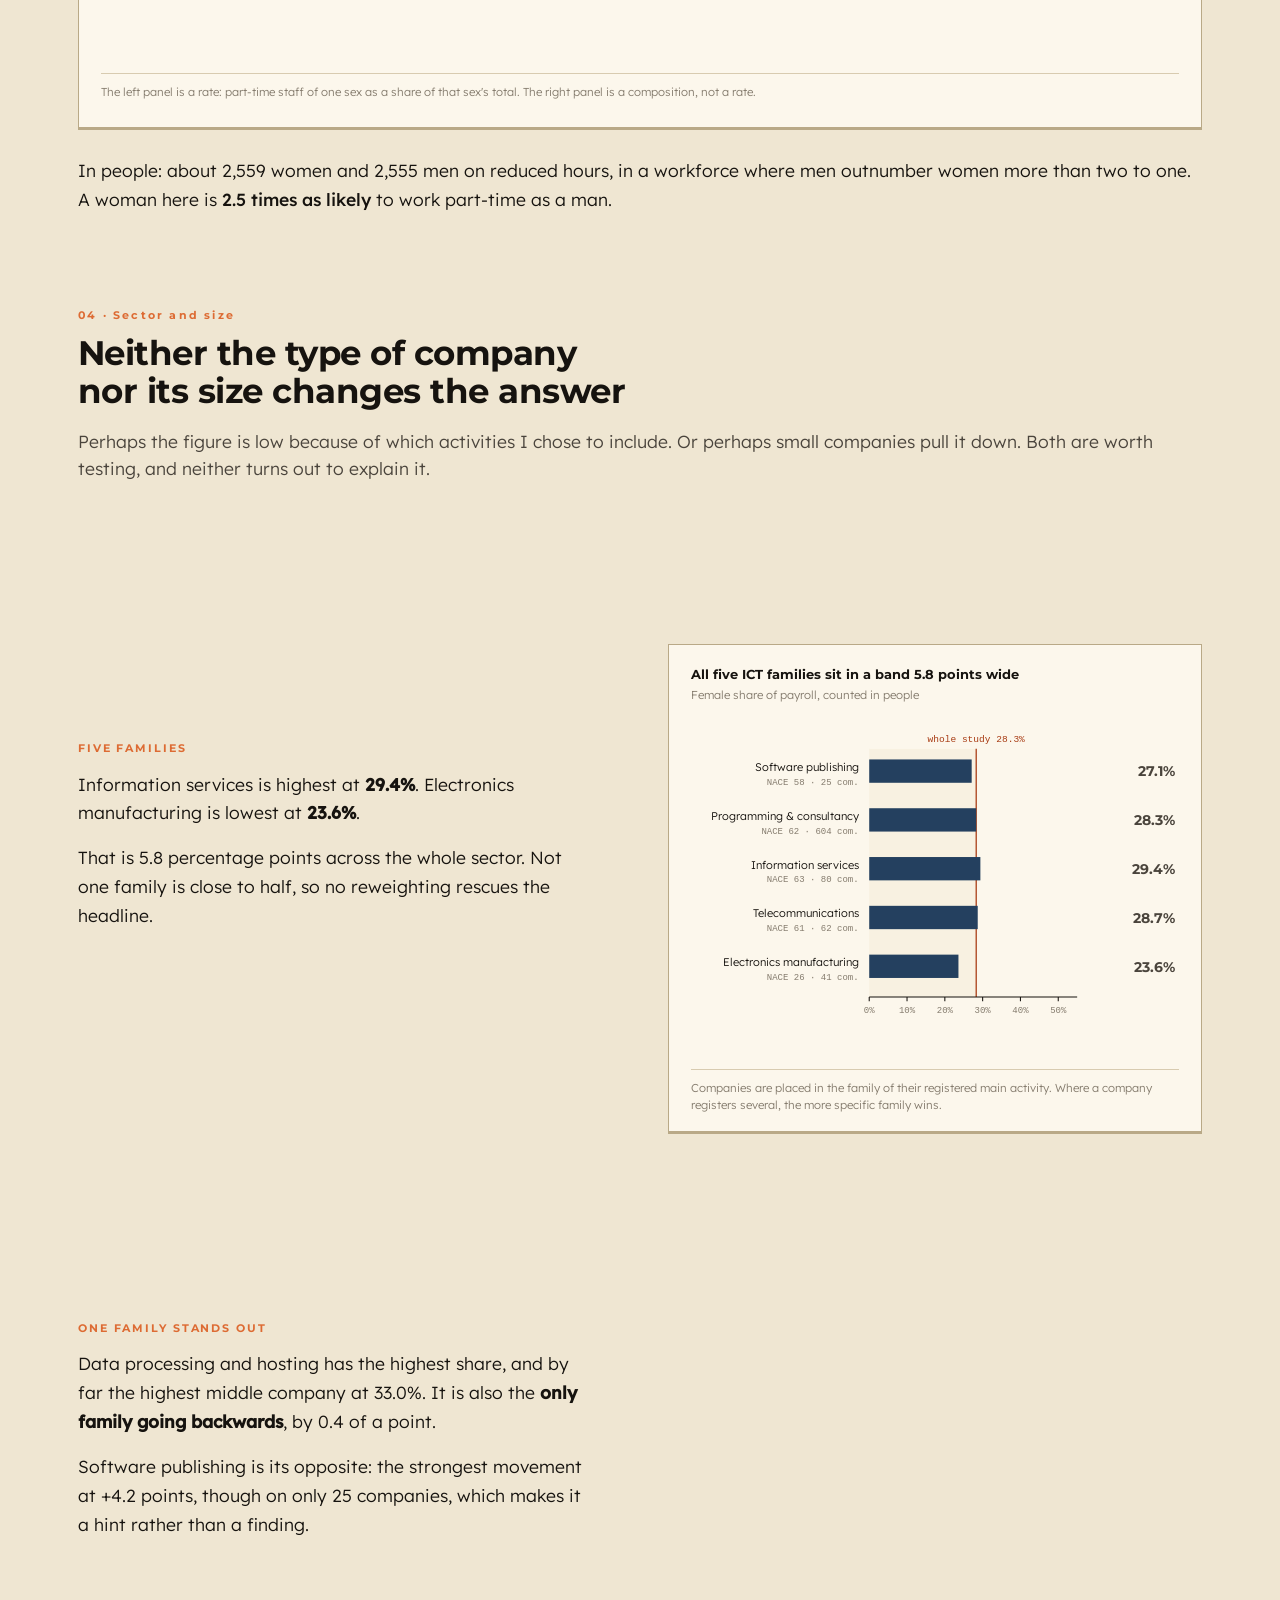
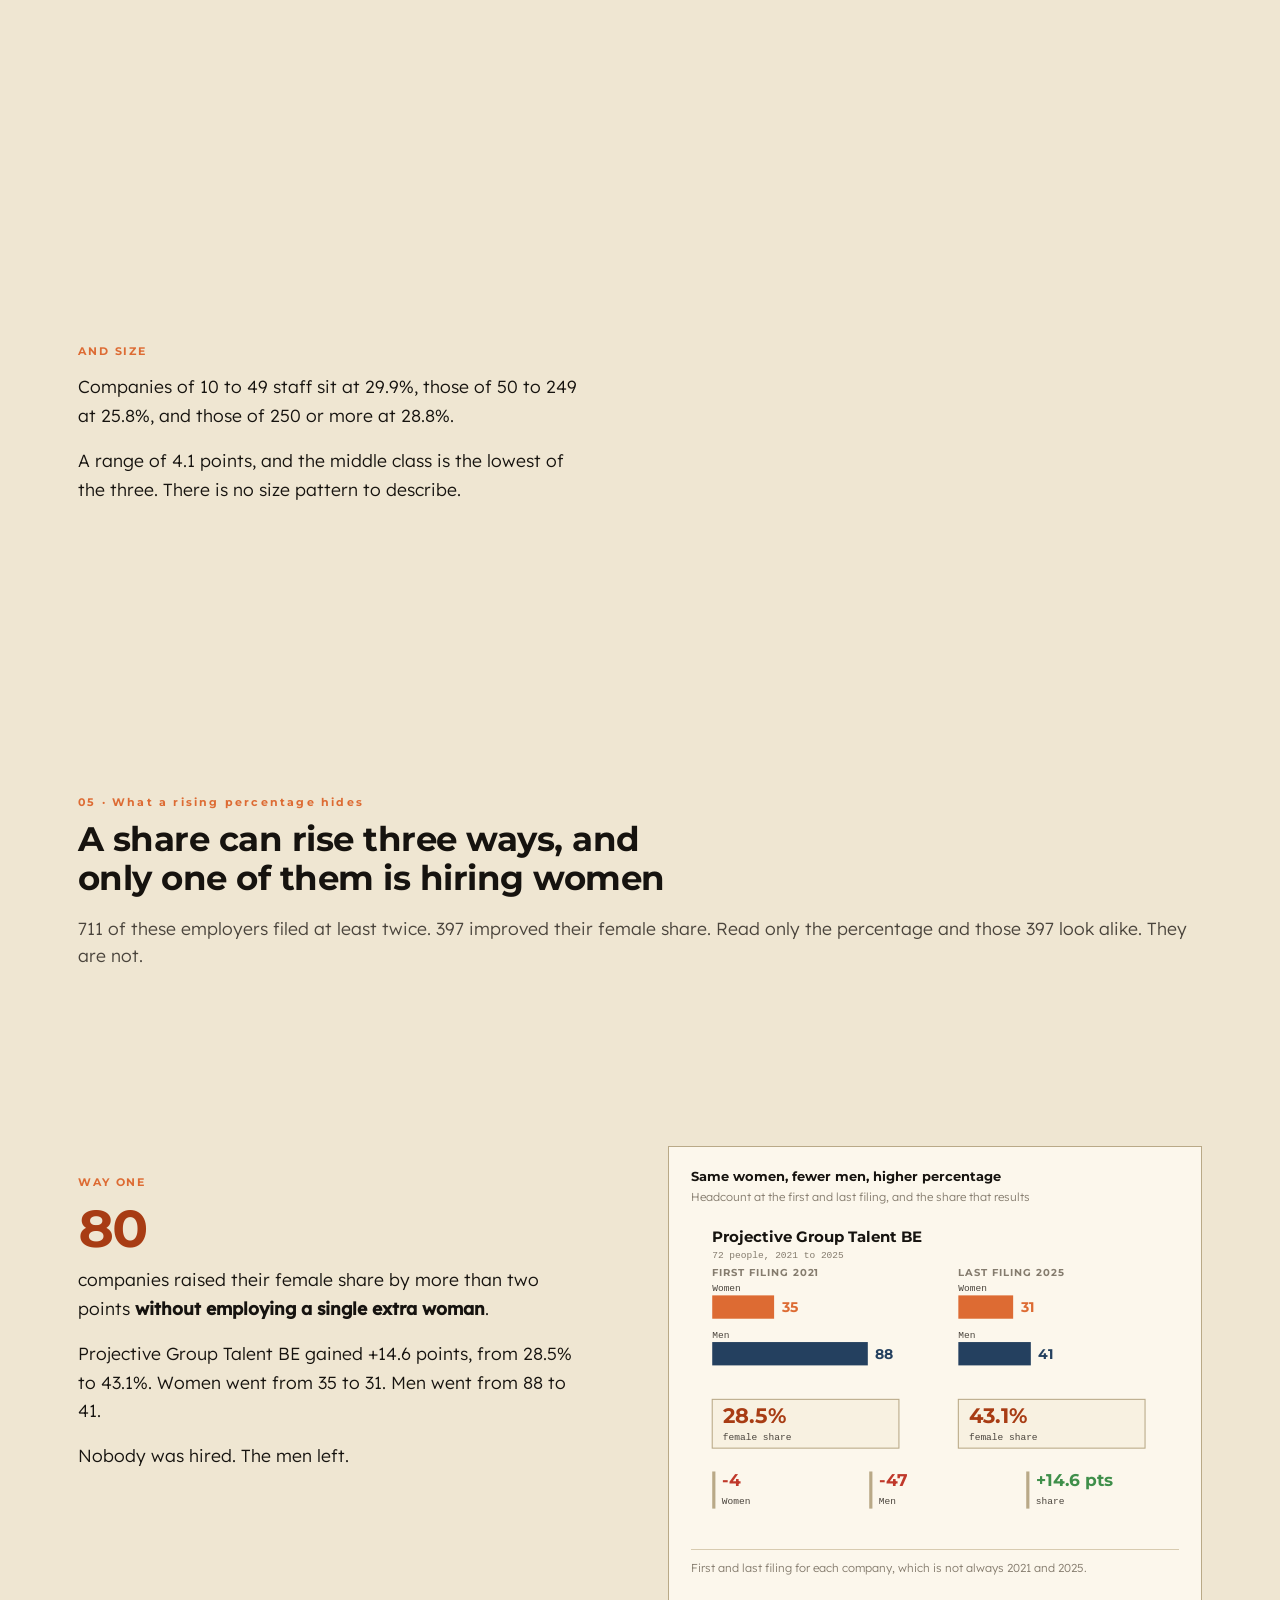
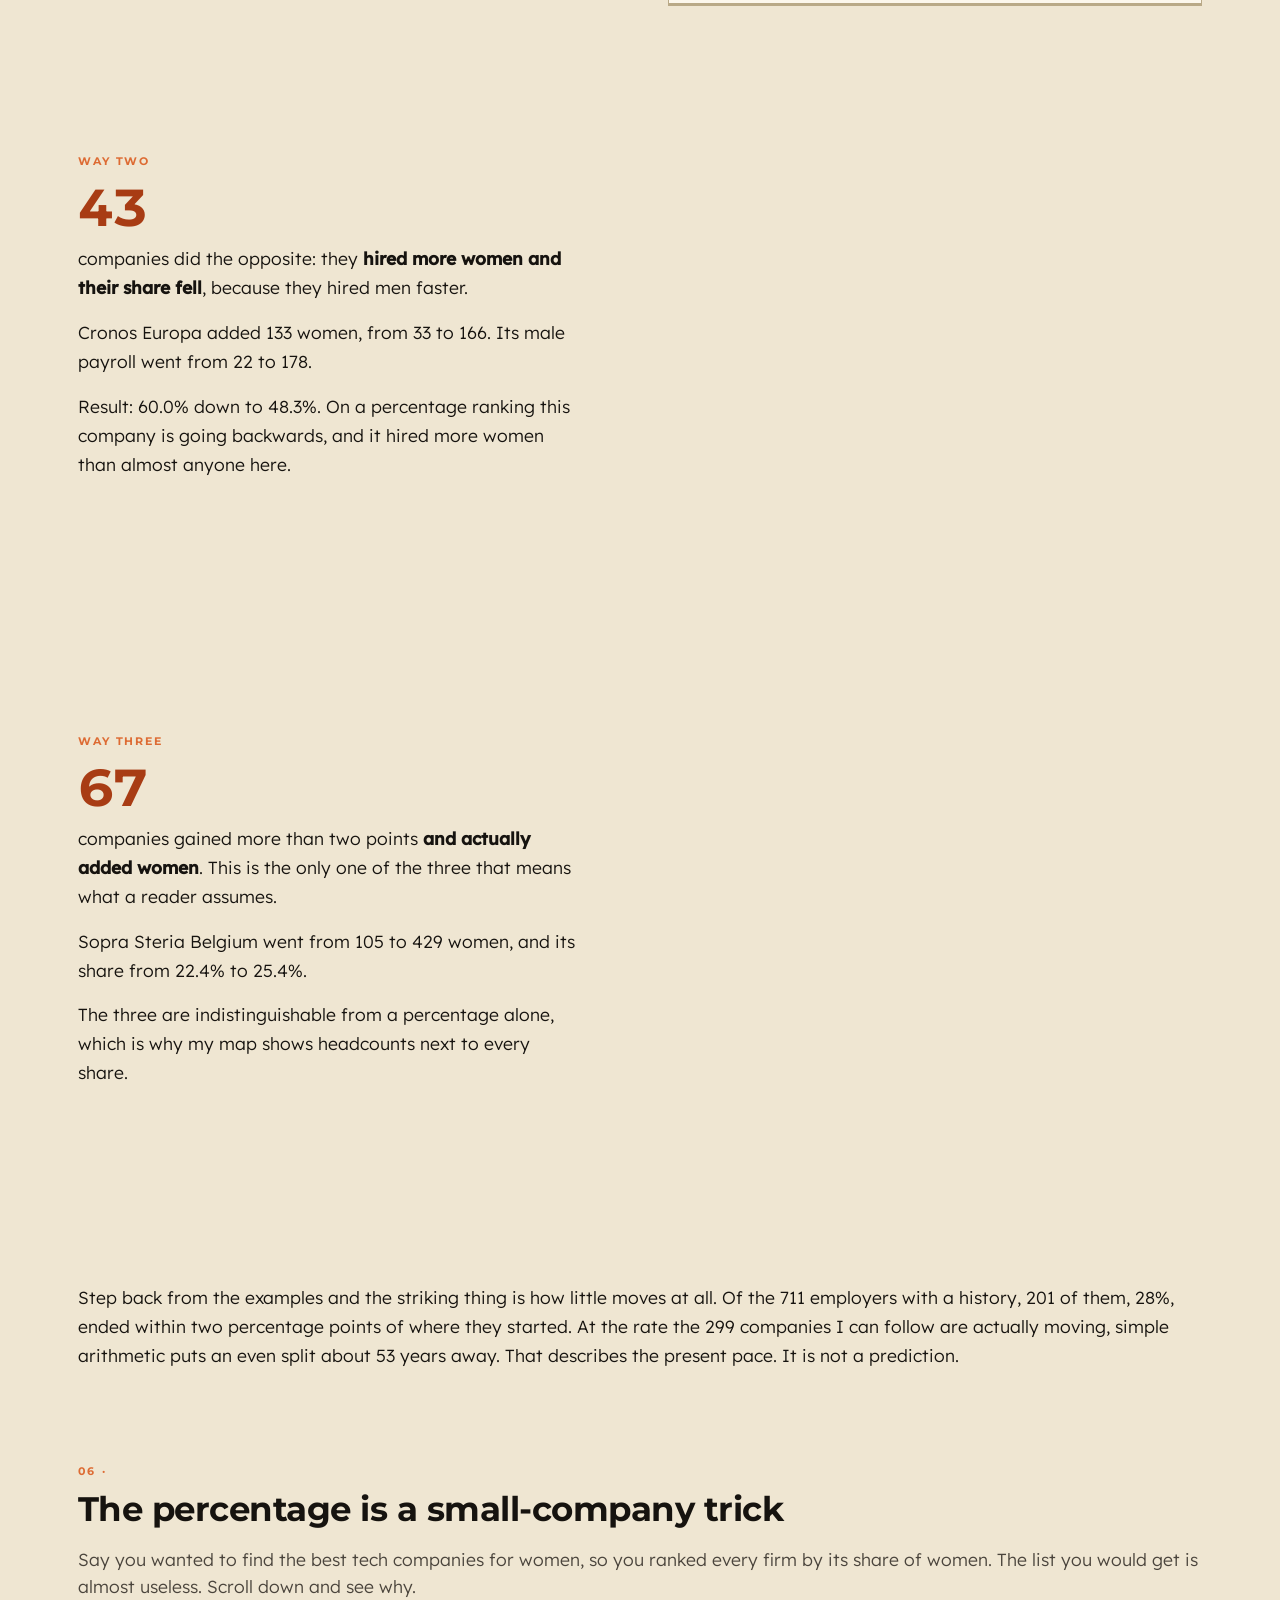
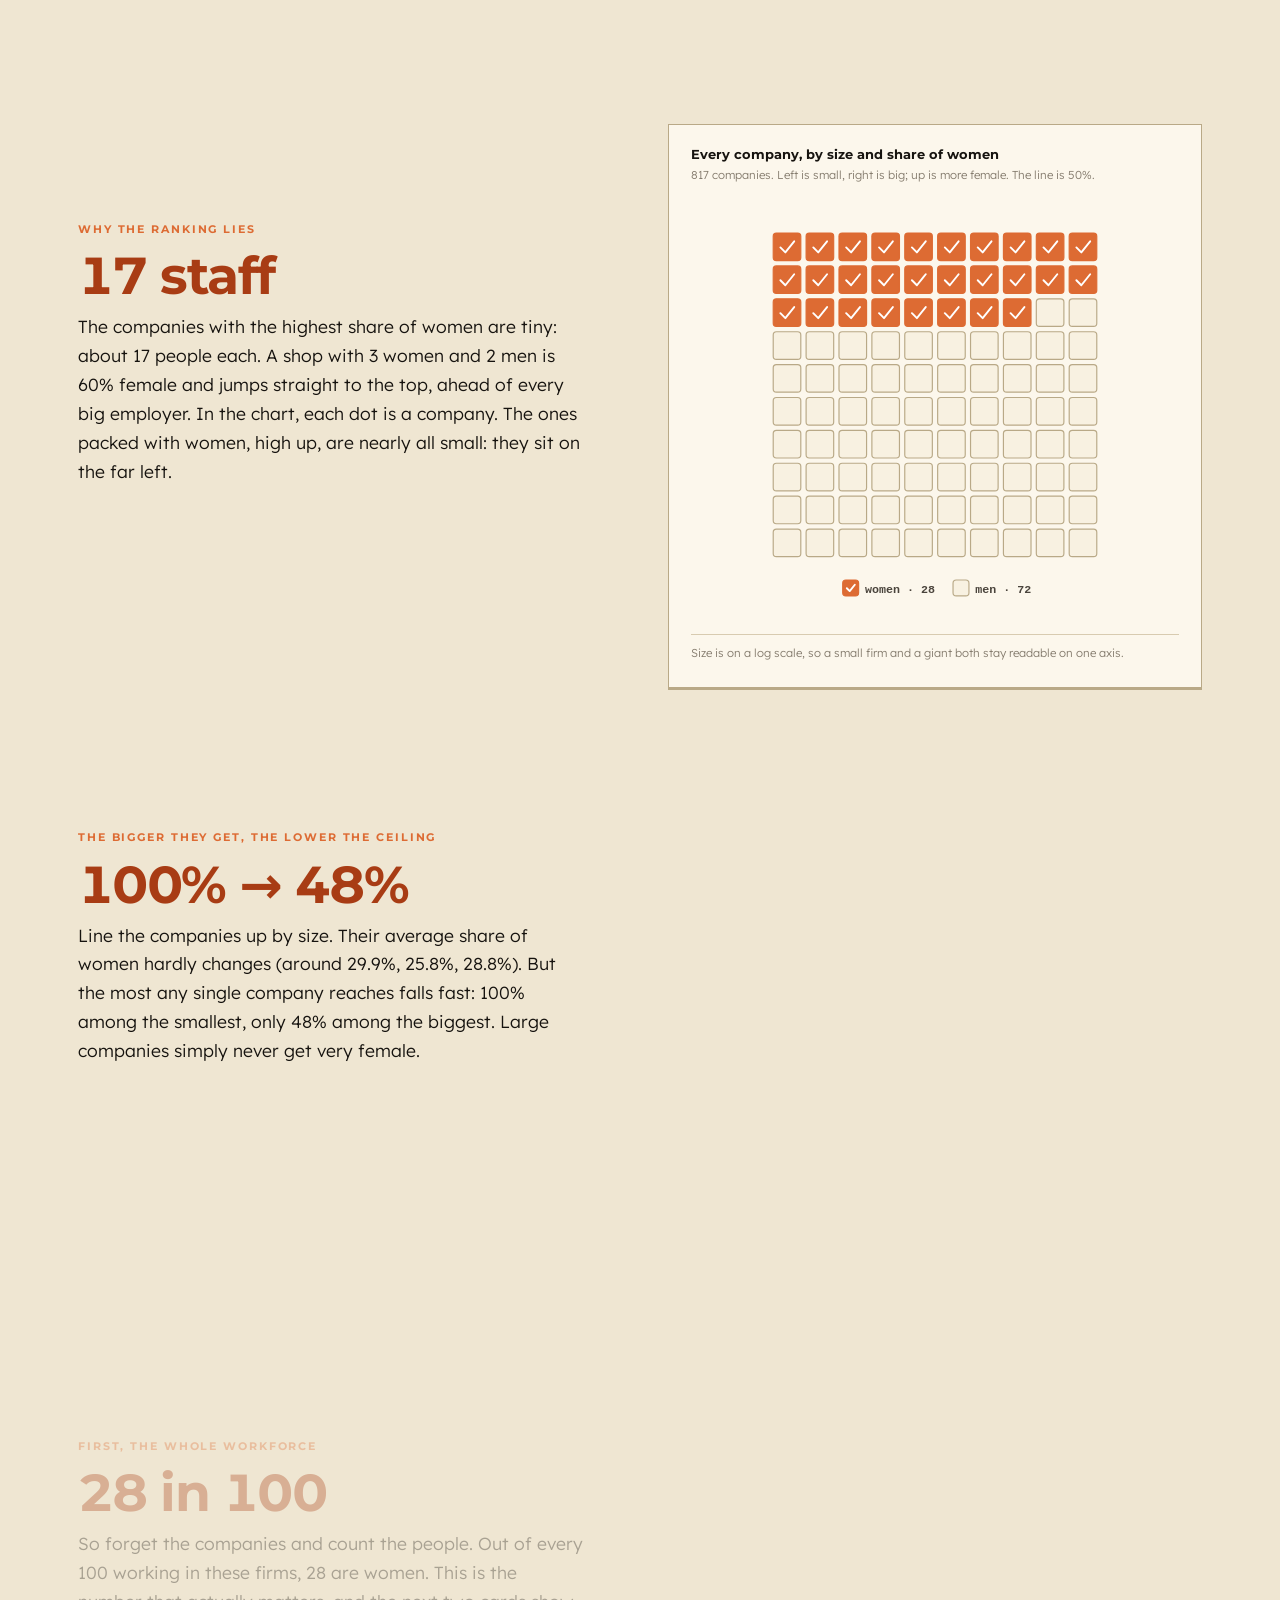
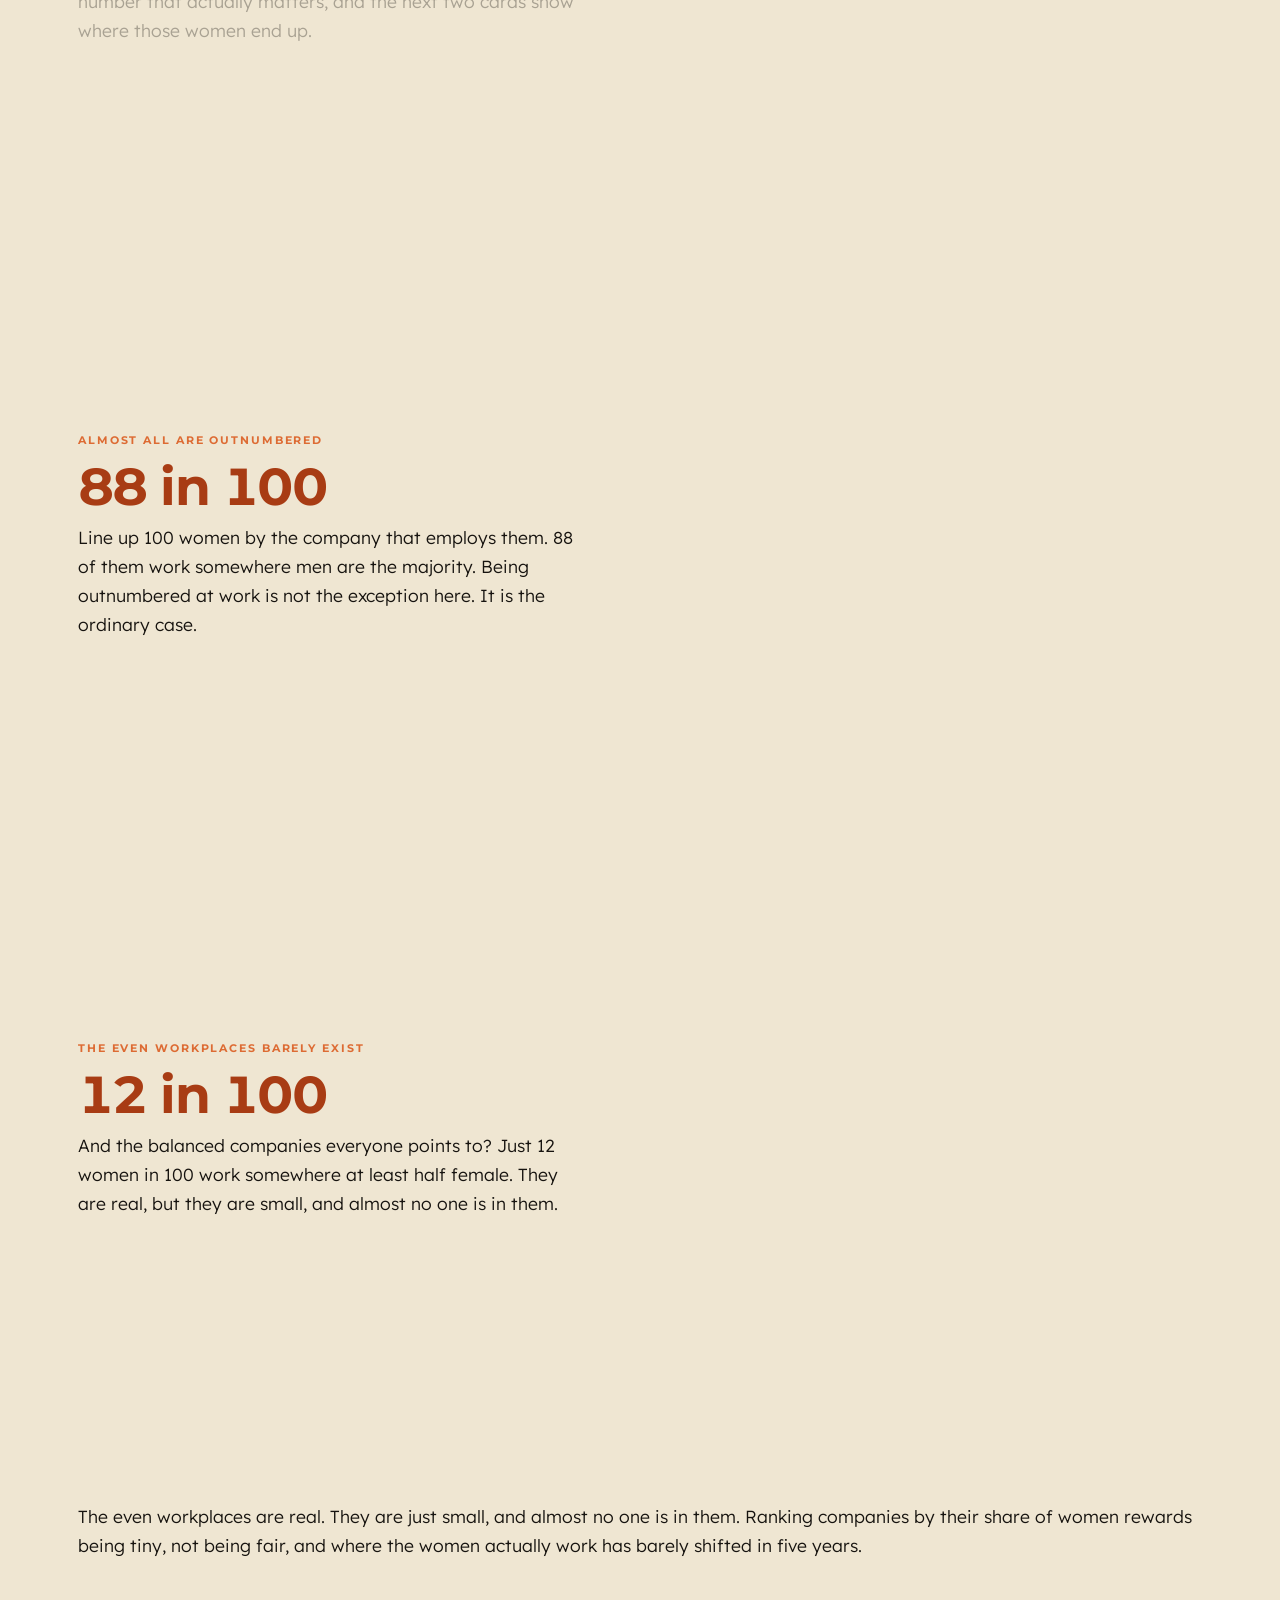
==== commit b1173909: "Section 6: reorder steps, drop the 60 card, band-colour the 100-women waffles with per-band counts, " ====
--- a/woman_in_ict_comapnies_brussels/article.html
+++ b/woman_in_ict_comapnies_brussels/article.html
@@ -460,7 +460,31 @@
     <p data-i18n="a6p2"></p>
   </section>
 
-  <!-- ============ 06 · in closing ============ -->
+  <!-- ============ 06 · the small-company trick ============ -->
+  <section class="prose">
+    <h2><span class="n" data-i18n="a9cn"></span><span data-i18n="a9ch"></span></h2>
+    <p class="lede" data-i18n="a9clede"></p>
+  </section>
+
+  <div class="scrolly" id="sc-six">
+    <div class="inner">
+      <div class="steps" data-steps="six"></div>
+      <div class="figcol">
+        <div class="figbox">
+          <div class="figtitle" id="six-title"></div>
+          <div class="figsub" id="six-sub"></div>
+          <svg id="fig-six" viewBox="0 0 460 400" role="img"></svg>
+          <div class="fignote" id="note-six"></div>
+        </div>
+      </div>
+    </div>
+  </div>
+
+  <section class="prose">
+    <p data-i18n="a9cp3"></p>
+  </section>
+
+  <!-- ============ 07 · in closing ============ -->
   <section class="prose">
     <h2><span class="n" data-i18n="a8n"></span><span data-i18n="a8h"></span></h2>
     <p class="lede" data-i18n="a8lede"></p>
@@ -522,6 +546,6 @@
 <div class="wrap"><footer class="end"><span data-i18n="foot"></span></footer></div>
 
 <script src="./d3.v7.min.js"></script>
-<script src="./article.js?v=4"></script>
+<script src="./article.js?v=9"></script>
 </body>
 </html>
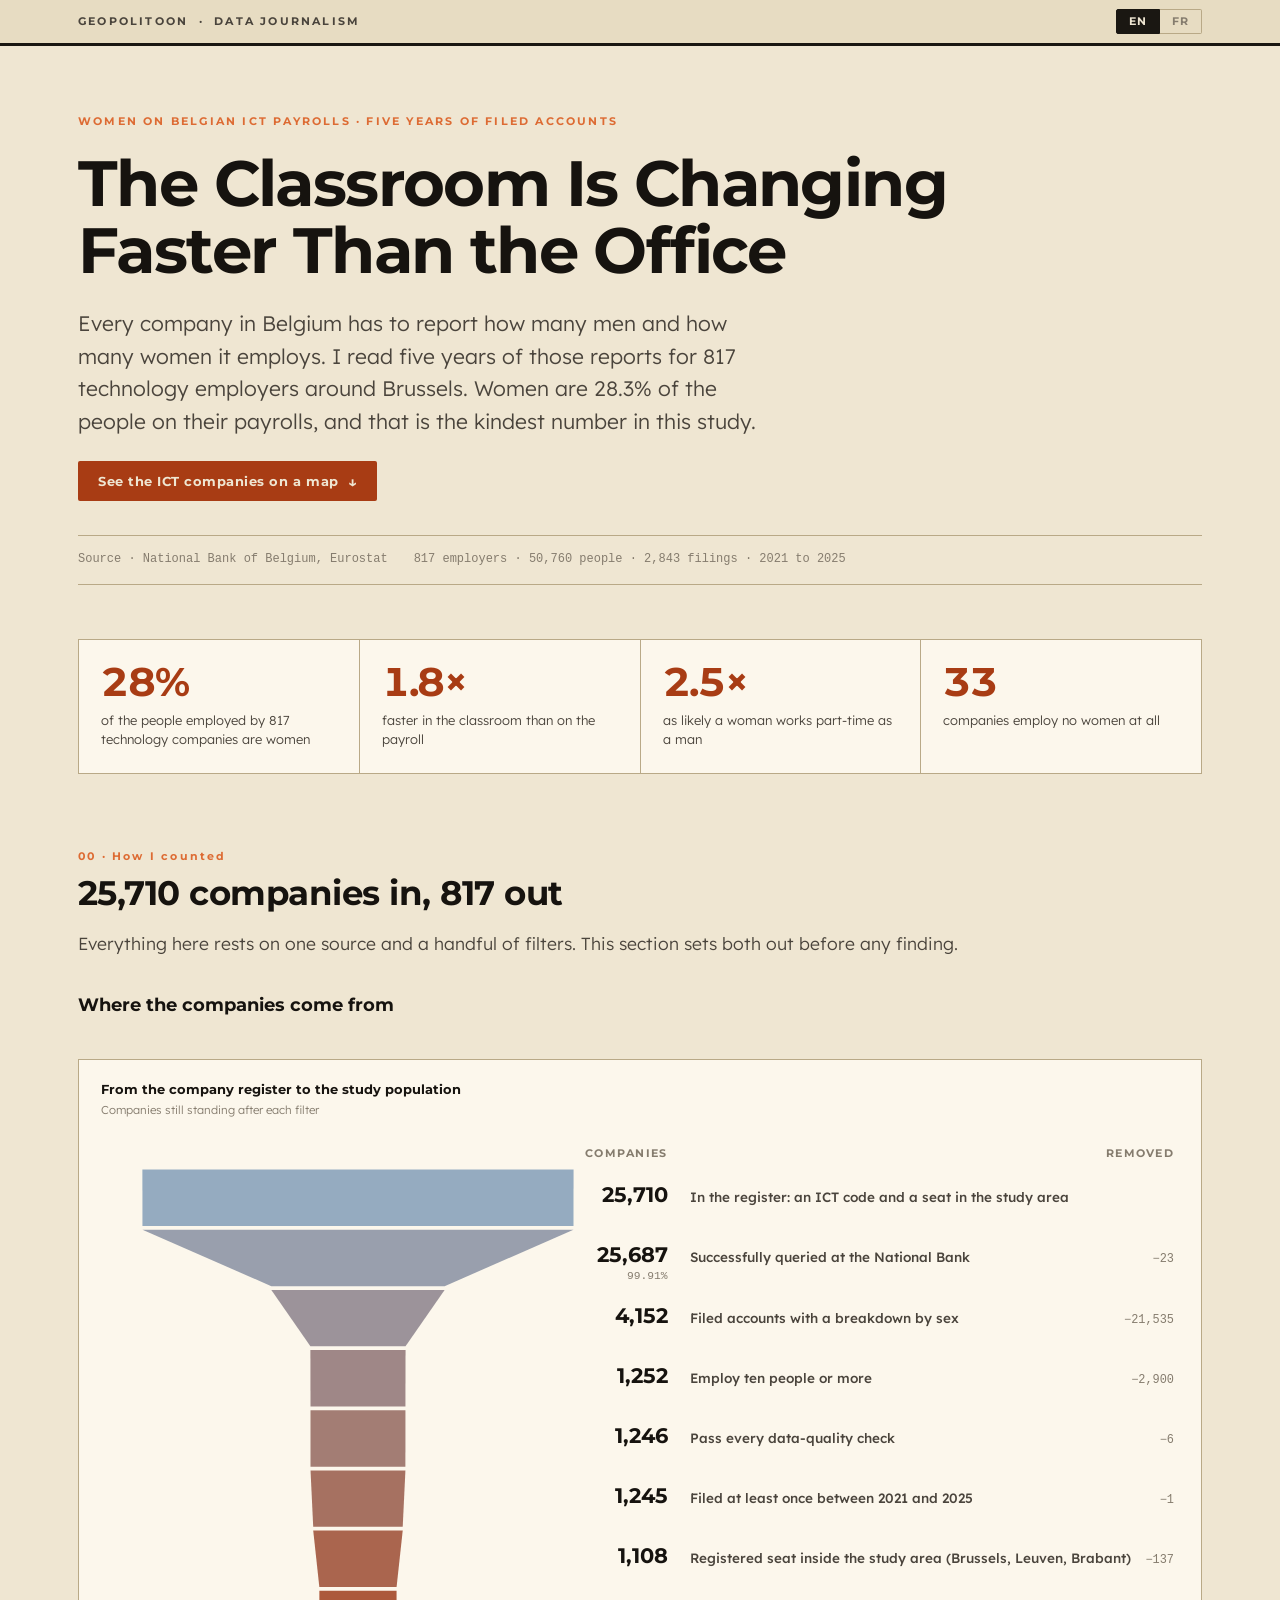
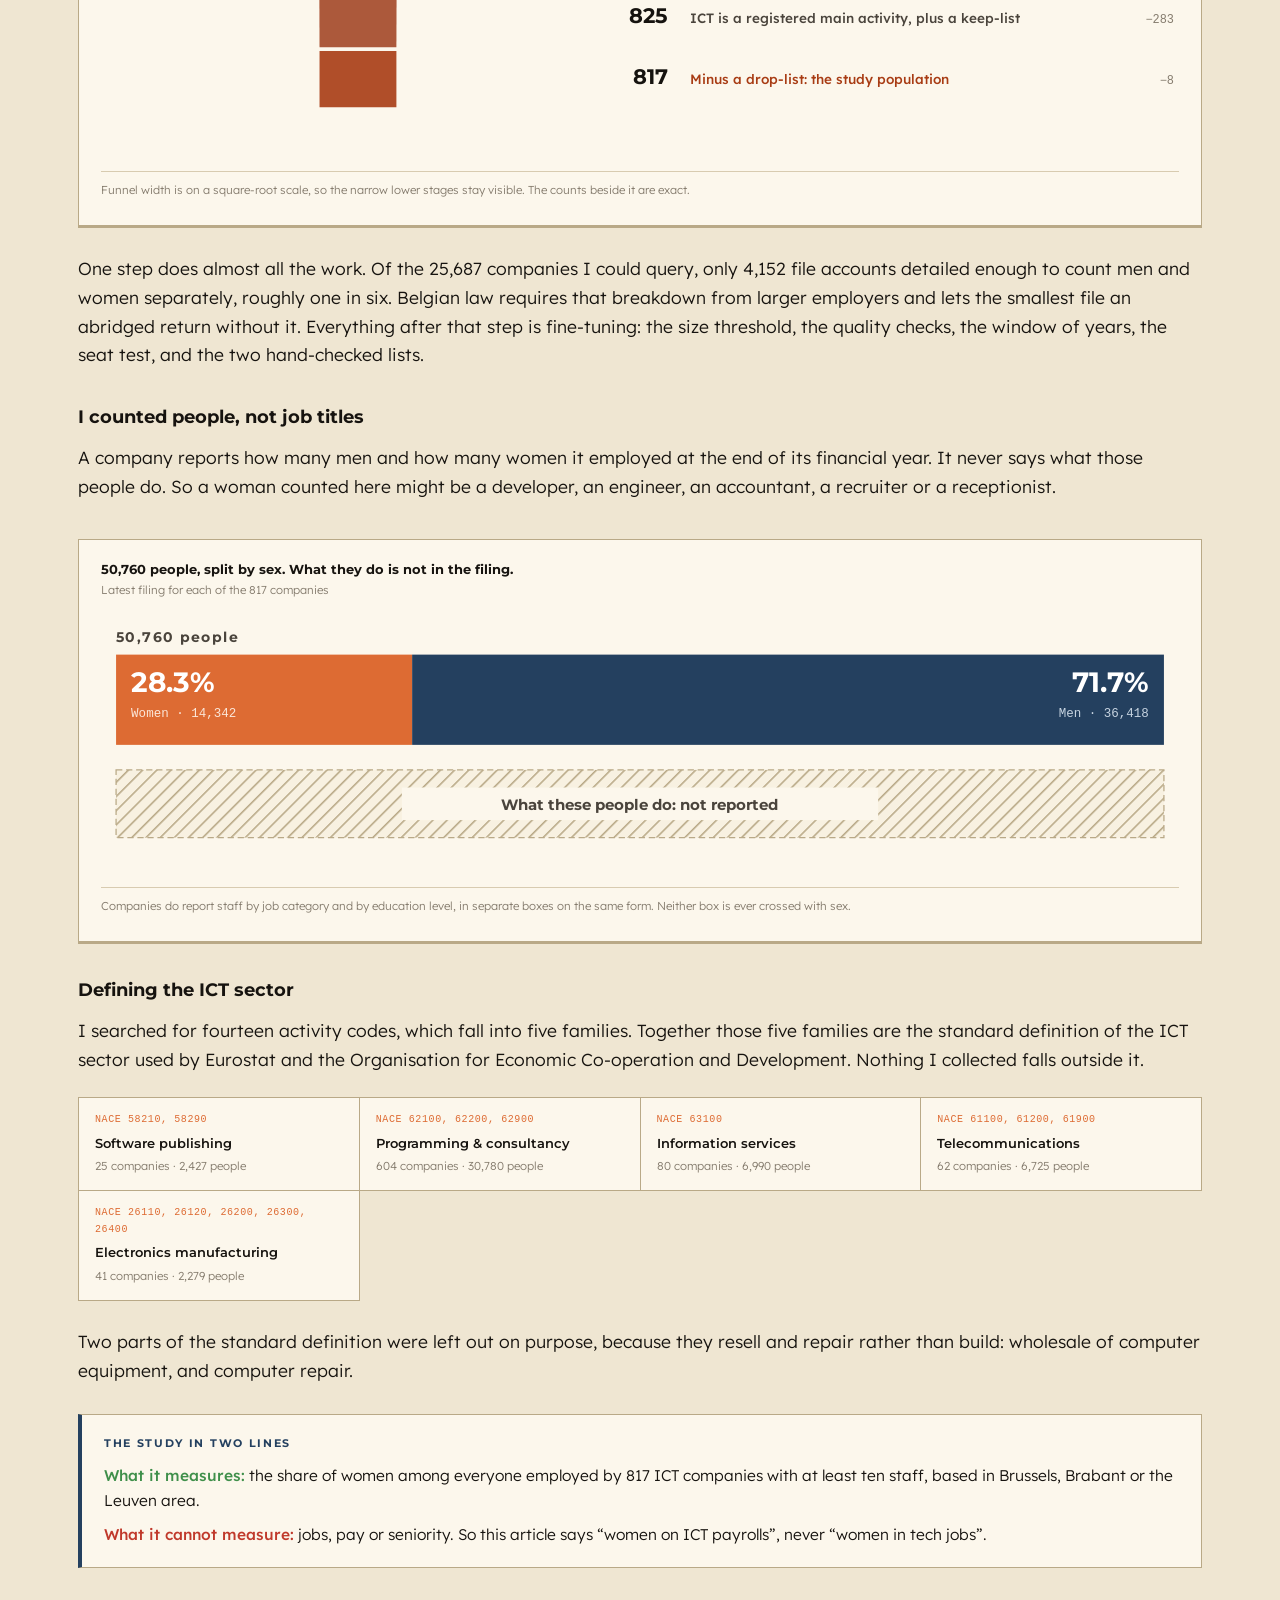
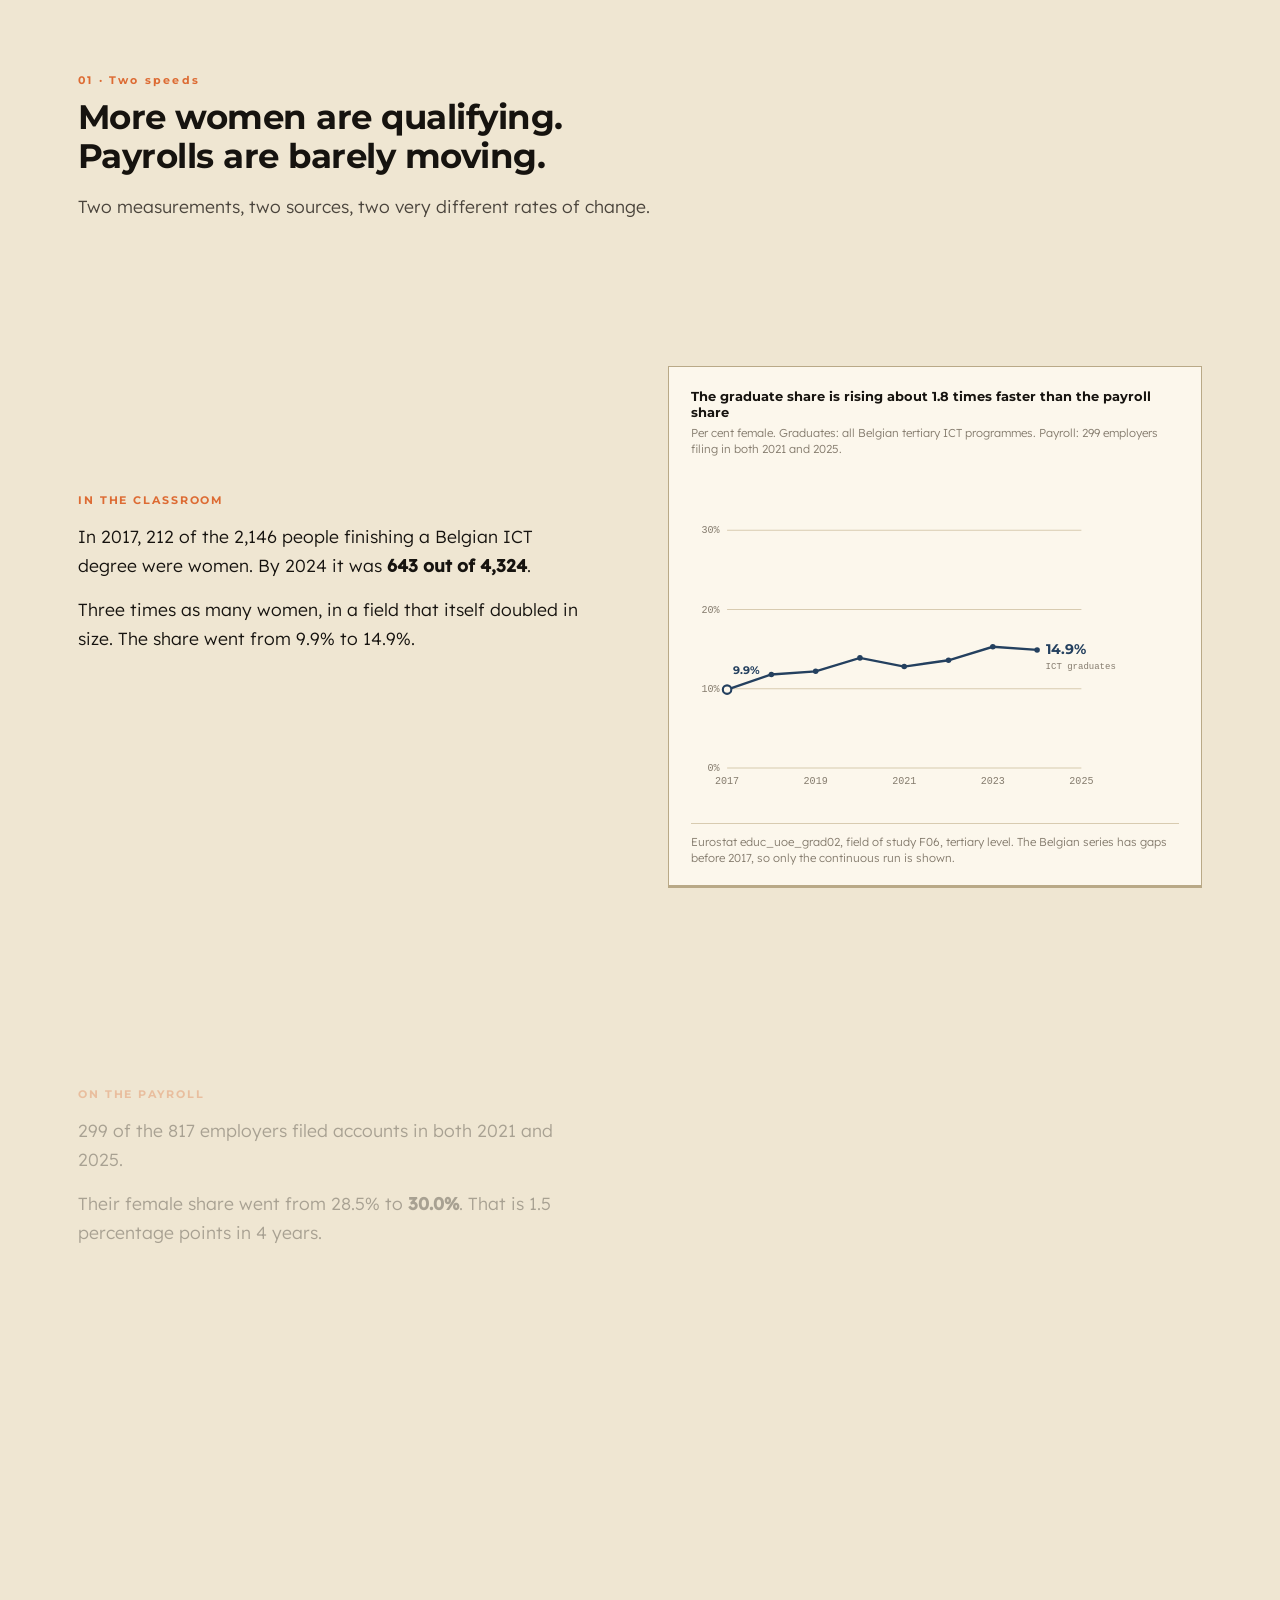
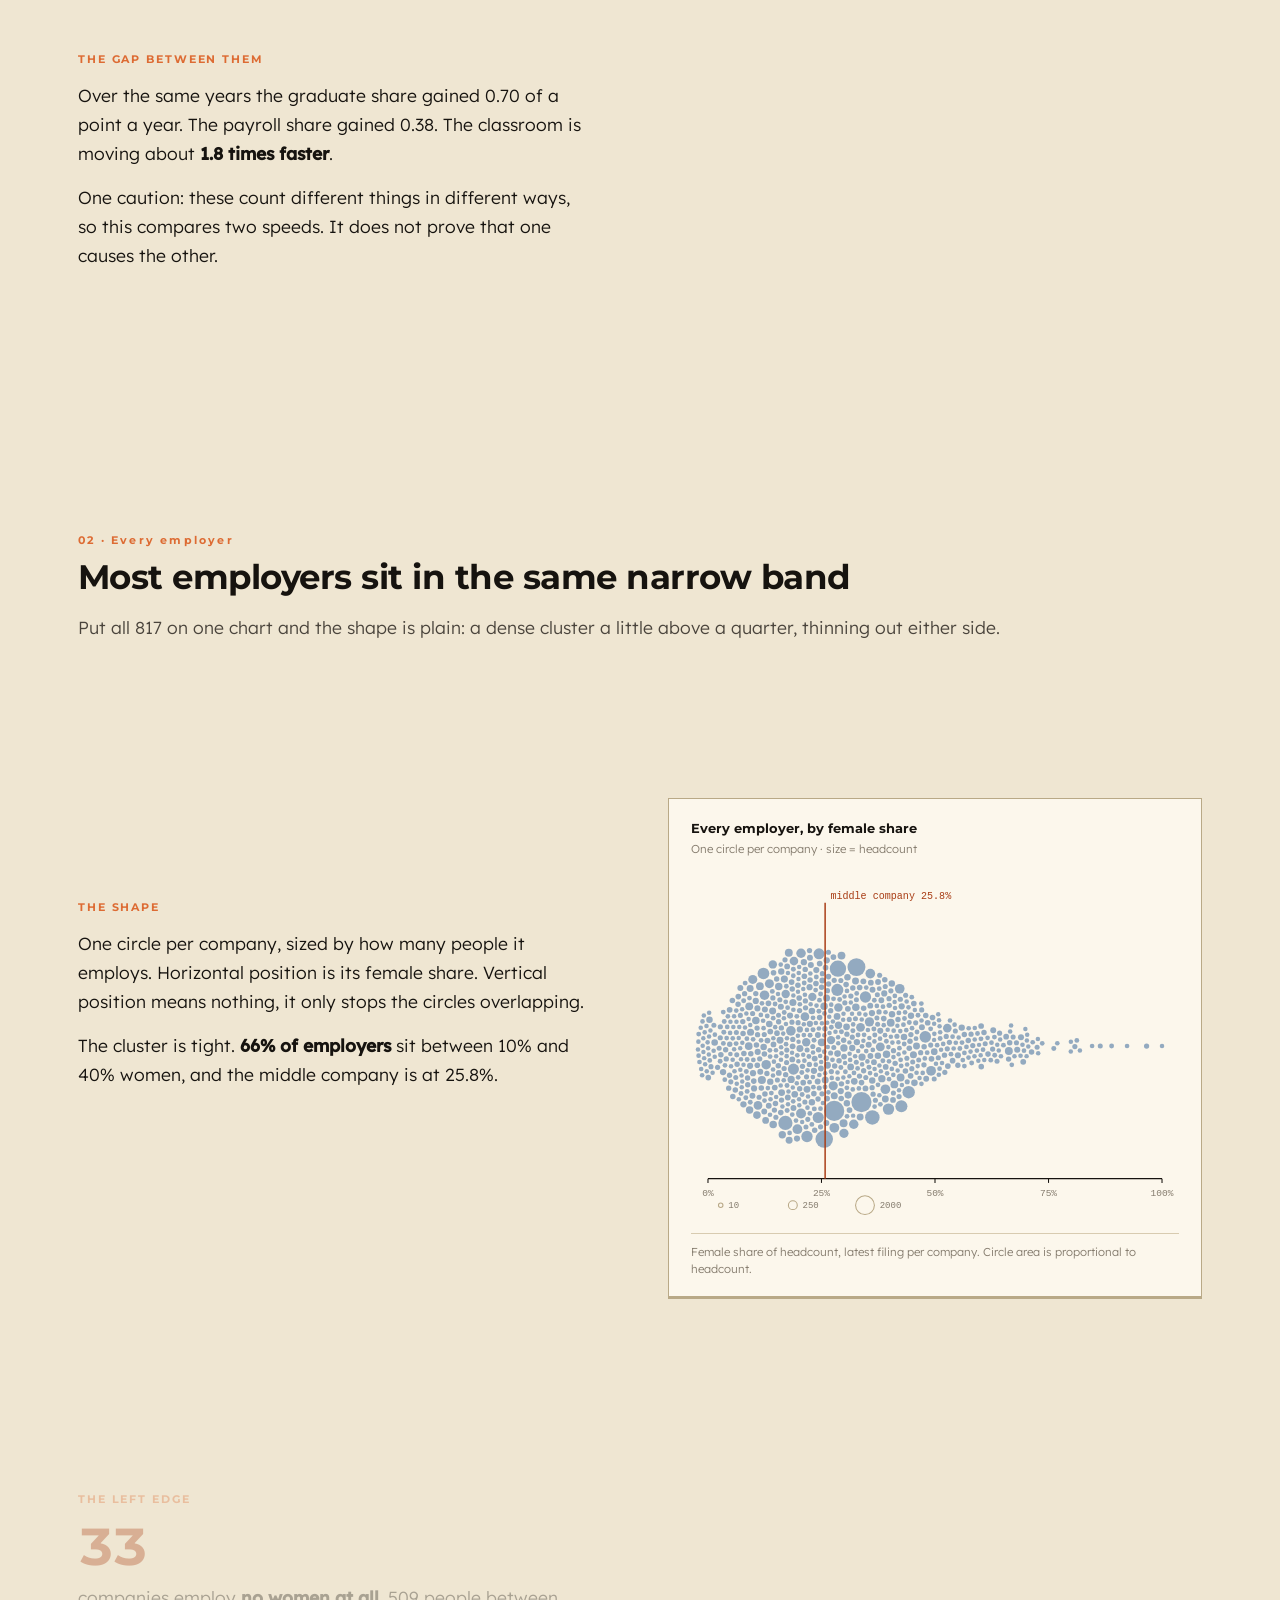
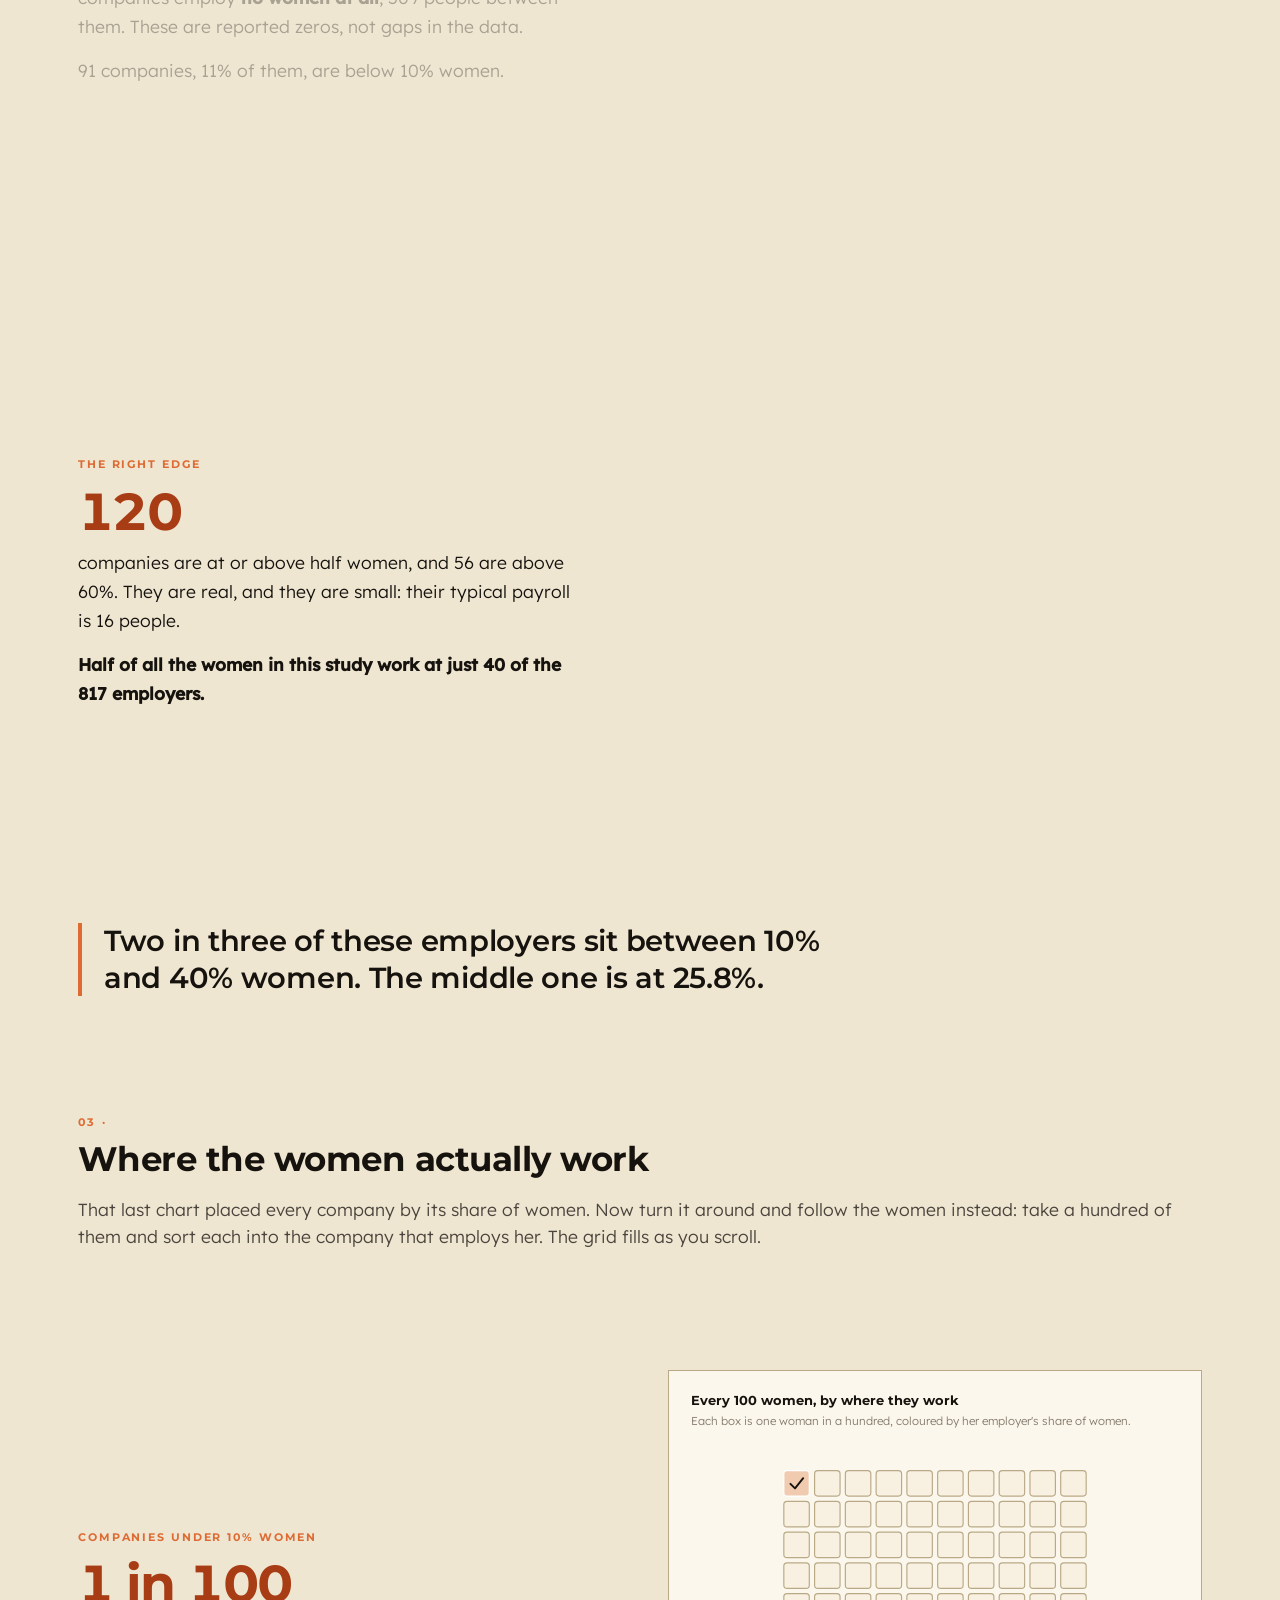
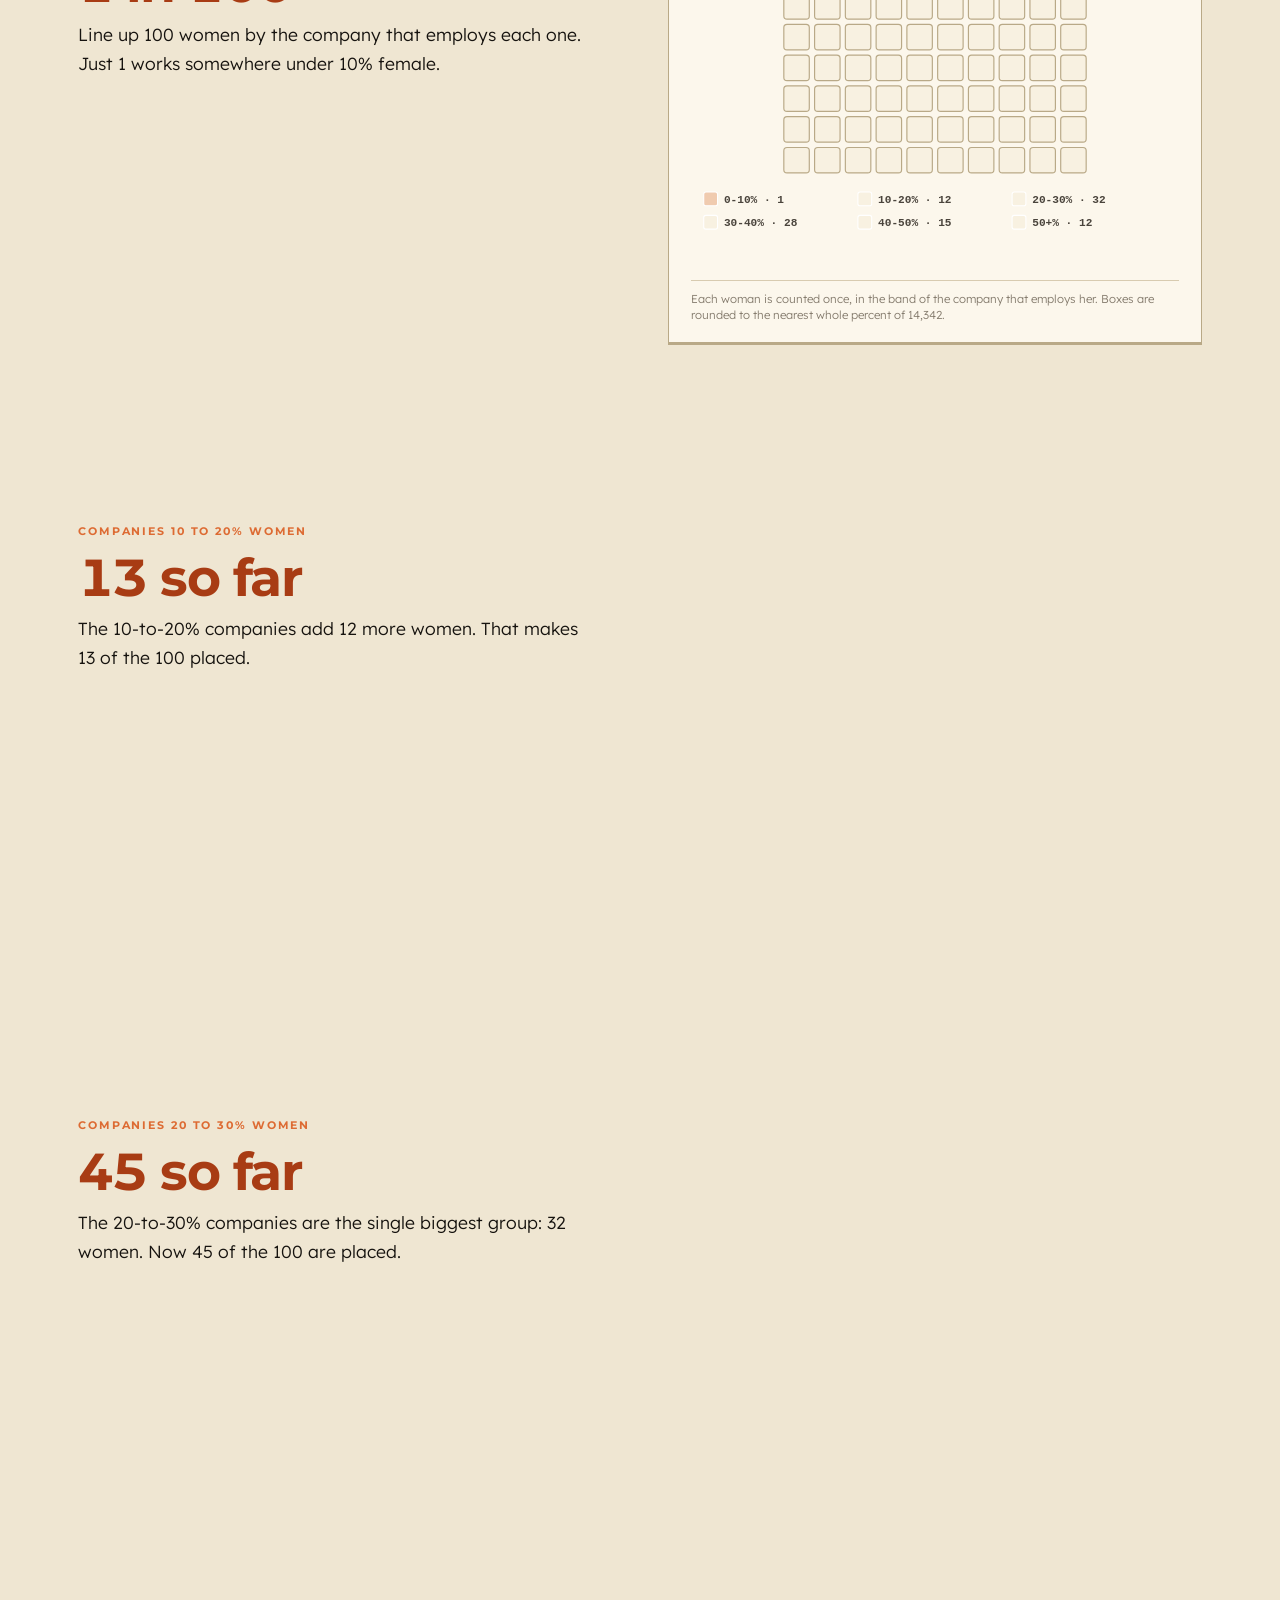
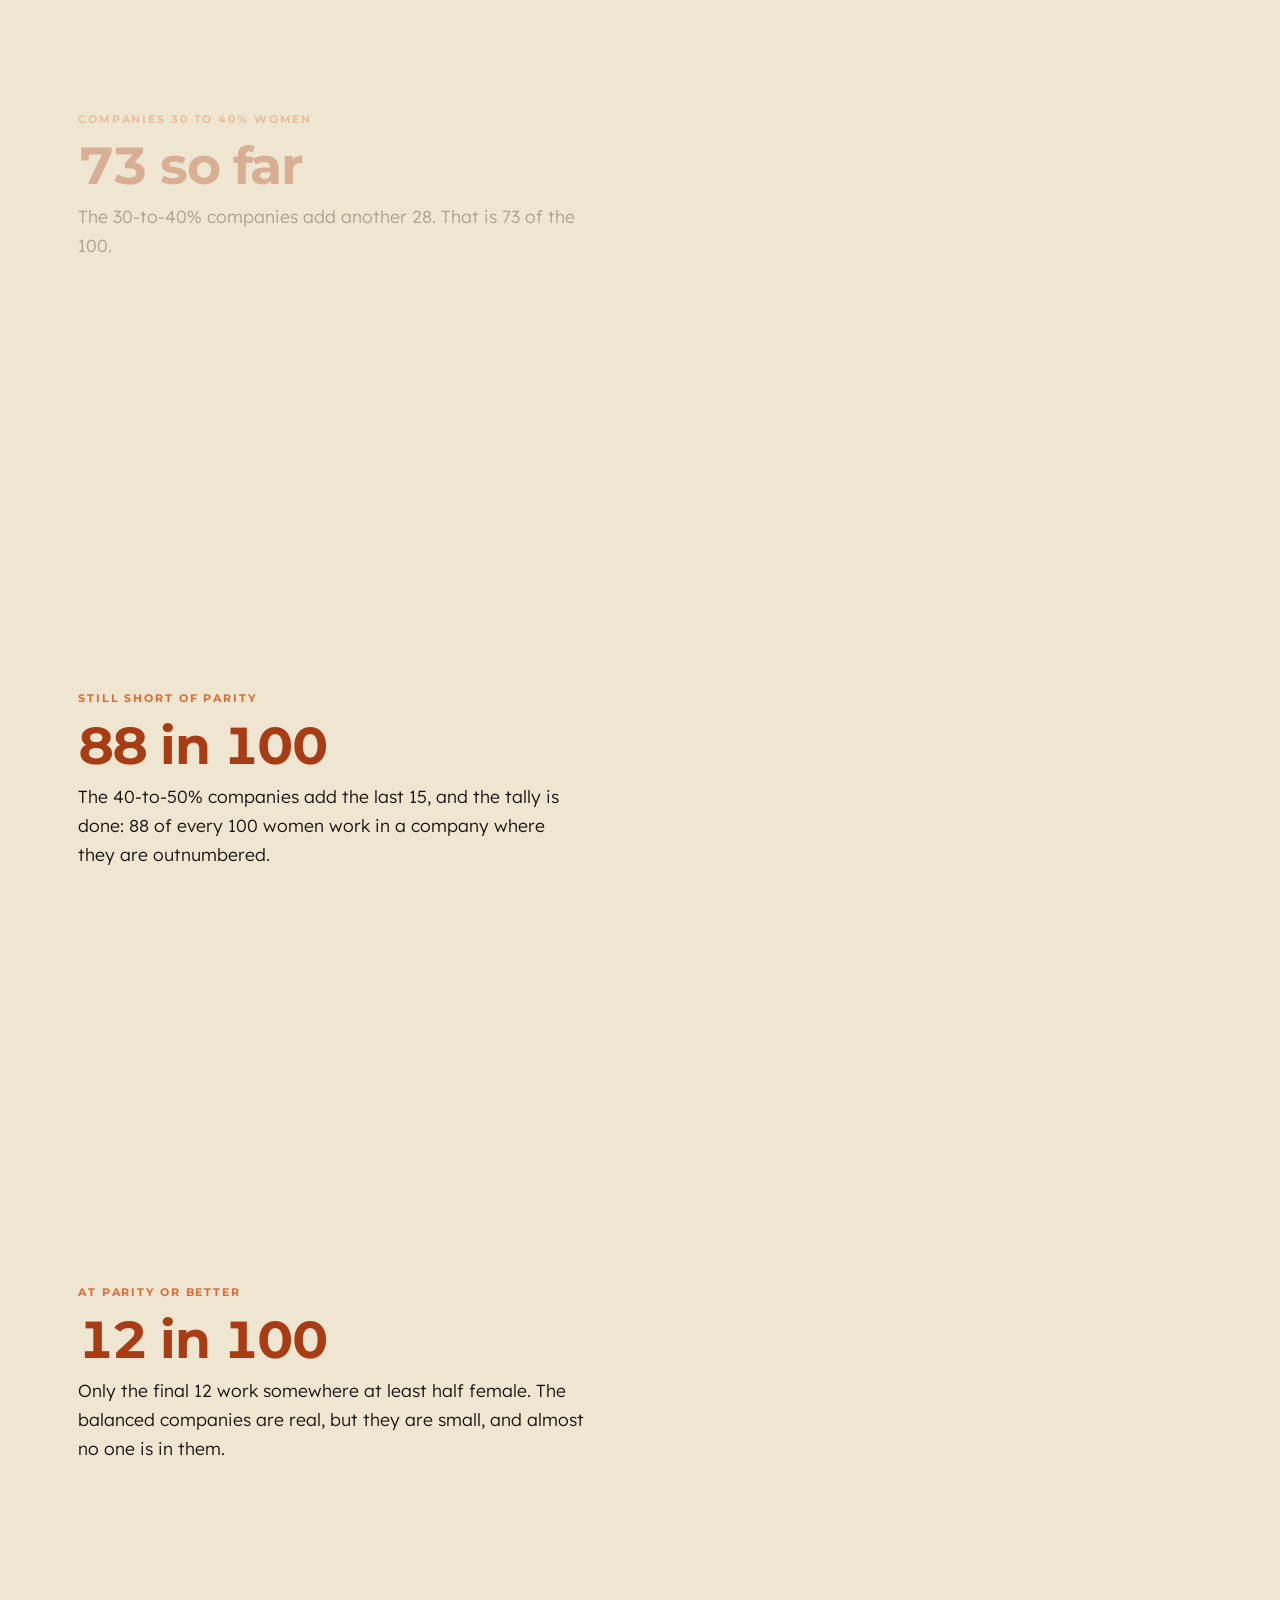
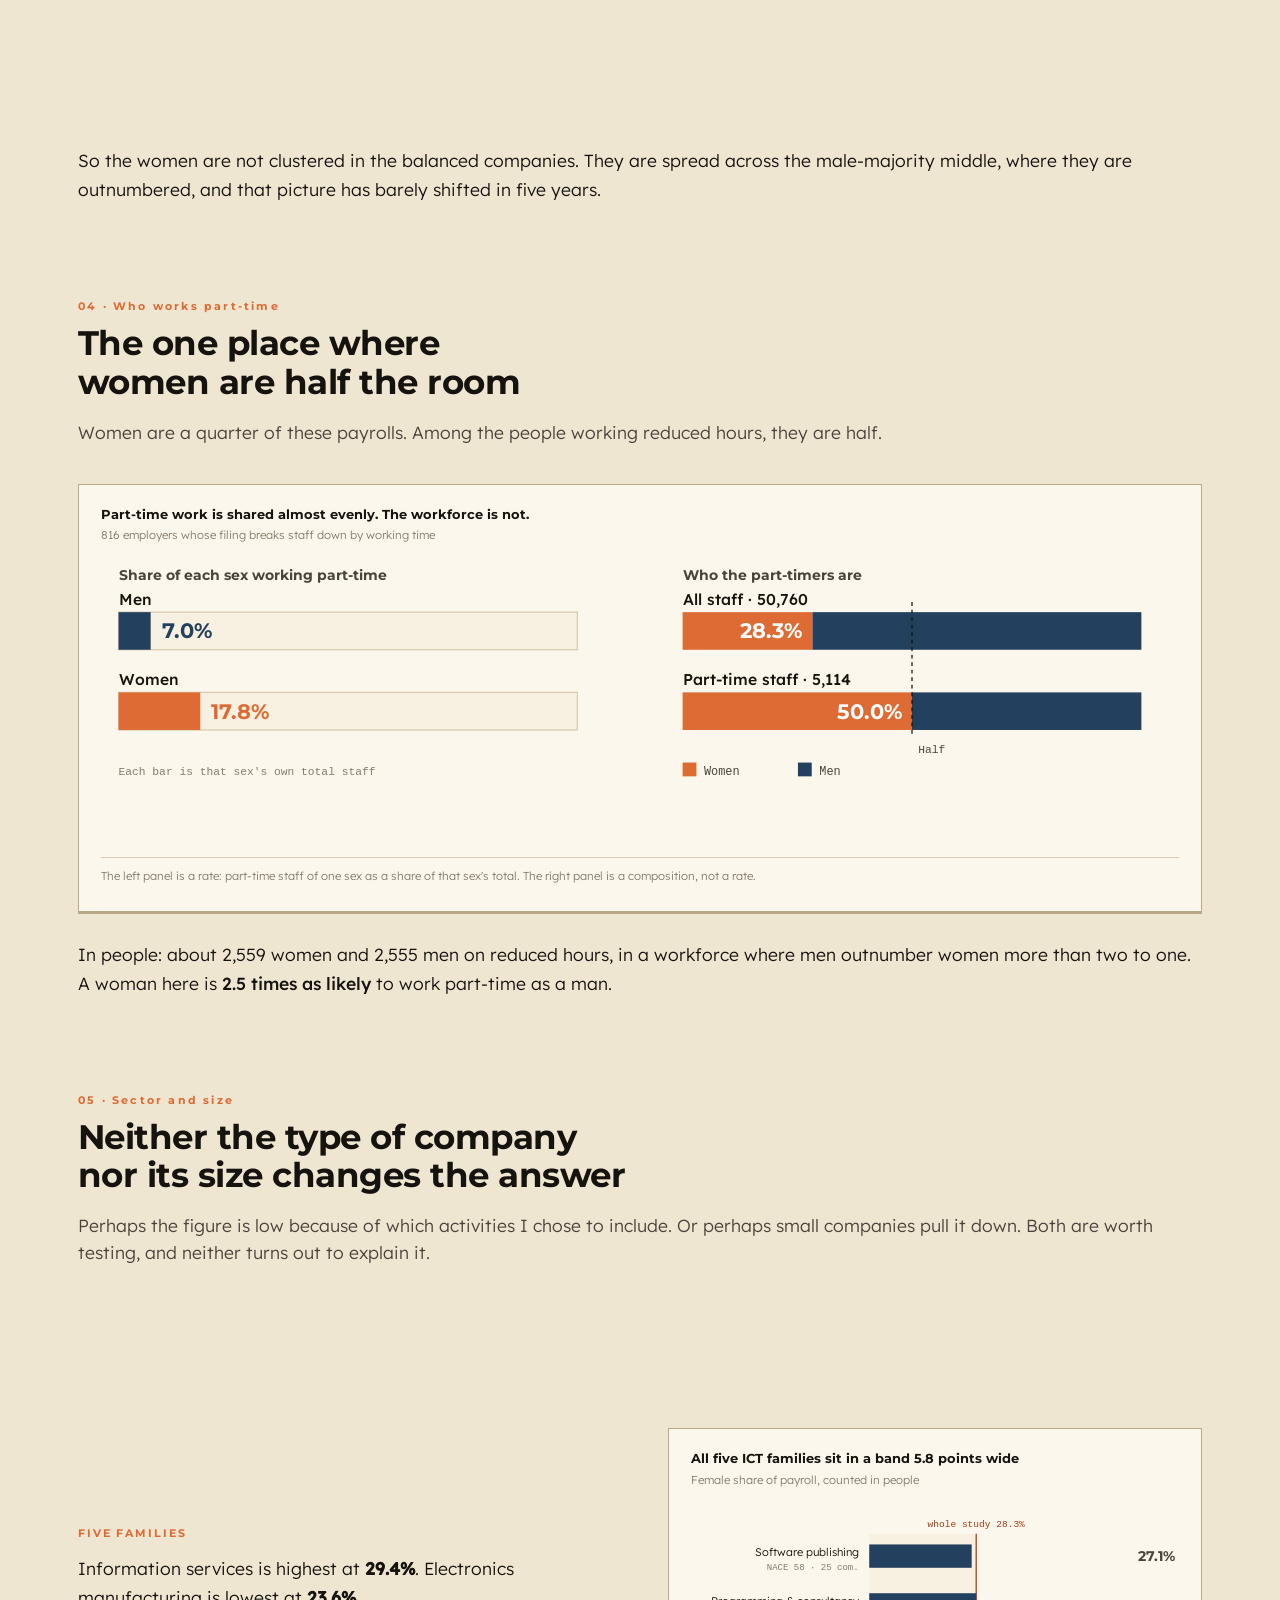
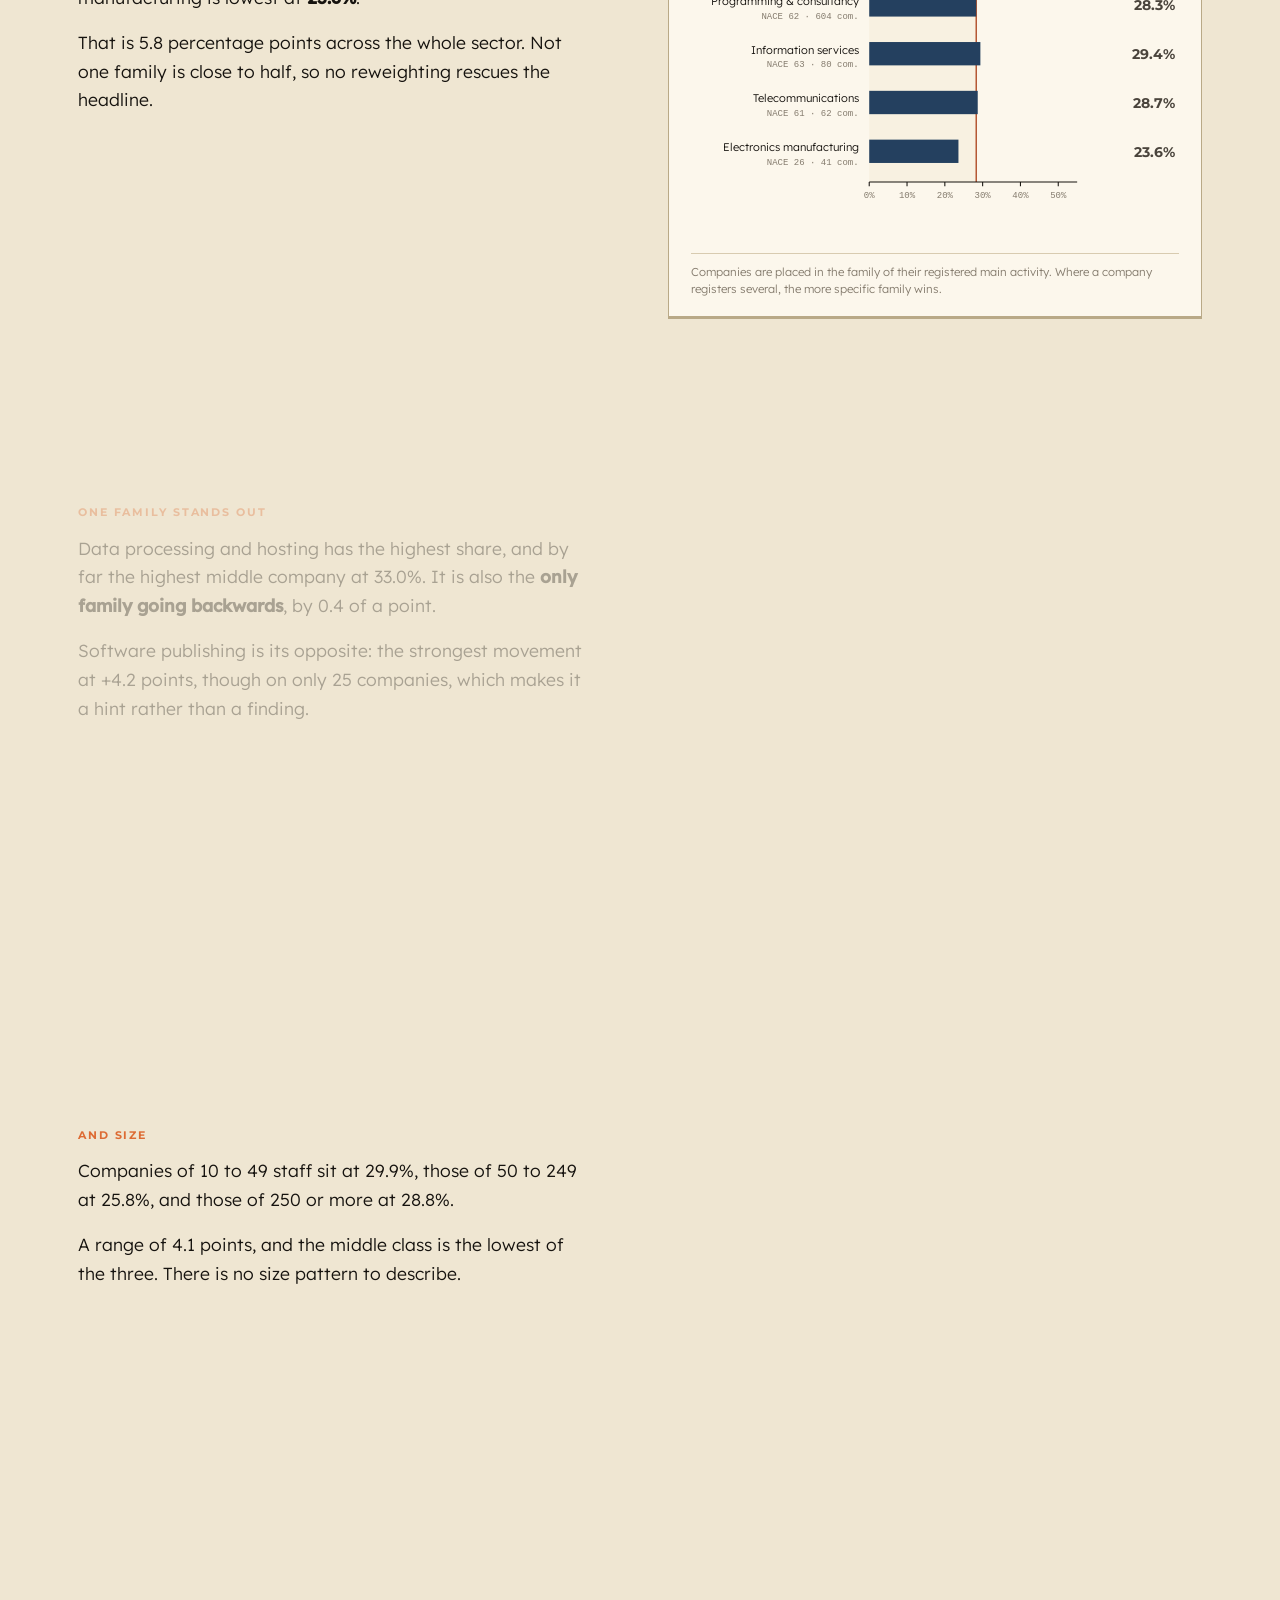
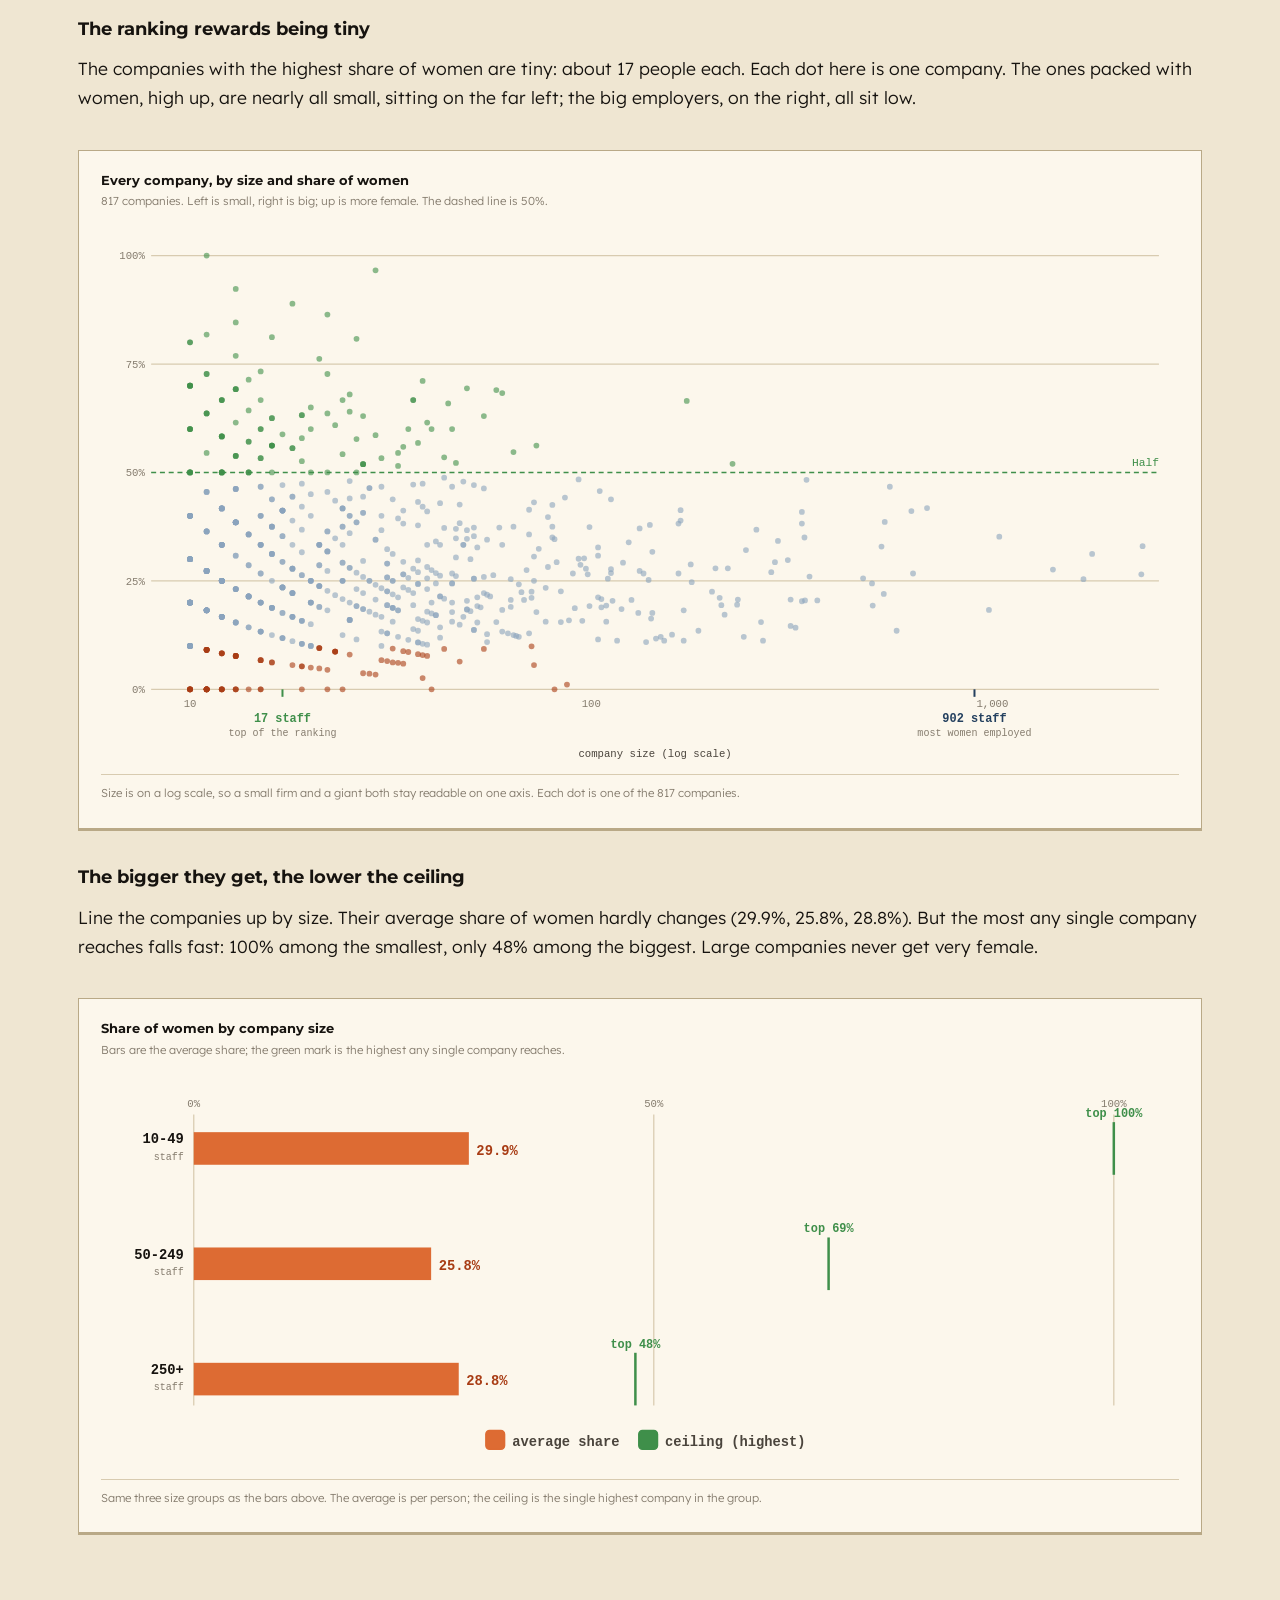
==== commit 6b0c66d9: "Move women-distribution waffle to section 03 (after Every employer); rewrite its lede/heading/closer" ====
--- a/woman_in_ict_comapnies_brussels/article.html
+++ b/woman_in_ict_comapnies_brussels/article.html
@@ -401,6 +401,30 @@
 
   <div class="wrap" style="padding:0"><p class="pull" data-i18n="pull1"></p></div>
 
+  <!-- ============ 03 · where the women work (moved up: distribution) ============ -->
+  <section class="prose">
+    <h2><span class="n" data-i18n="a9cn"></span><span data-i18n="a9ch"></span></h2>
+    <p class="lede" data-i18n="a9clede"></p>
+  </section>
+
+  <div class="scrolly" id="sc-six">
+    <div class="inner">
+      <div class="steps" data-steps="six"></div>
+      <div class="figcol">
+        <div class="figbox">
+          <div class="figtitle" id="six-title"></div>
+          <div class="figsub" id="six-sub"></div>
+          <svg id="fig-six" viewBox="0 0 460 400" role="img"></svg>
+          <div class="fignote" id="note-six"></div>
+        </div>
+      </div>
+    </div>
+  </div>
+
+  <section class="prose">
+    <p data-i18n="a9cp3"></p>
+  </section>
+
   <!-- ============ 04 · part-time ============ -->
   <section class="prose">
     <h2><span class="n" data-i18n="a4n"></span><span data-i18n="a4h"></span></h2>
@@ -436,6 +460,30 @@
     </div>
   </div>
 
+  <!-- size, looked at two more ways: the scatter and the ceiling -->
+  <section class="prose">
+    <h3 data-i18n="a5s1h"></h3>
+    <p data-i18n="a5s1p"></p>
+    <div class="solo">
+      <div class="figbox">
+        <div class="figtitle" data-i18n="a5coneT"></div>
+        <div class="figsub" data-i18n="a5coneS"></div>
+        <svg id="fig-a5cone" viewBox="0 0 860 430" role="img"></svg>
+        <div class="fignote" id="note-a5cone"></div>
+      </div>
+    </div>
+    <h3 style="margin-top:34px" data-i18n="a5s2h"></h3>
+    <p data-i18n="a5s2p"></p>
+    <div class="solo">
+      <div class="figbox">
+        <div class="figtitle" data-i18n="a5ceilT"></div>
+        <div class="figsub" data-i18n="a5ceilS"></div>
+        <svg id="fig-a5ceil" viewBox="0 0 860 315" role="img"></svg>
+        <div class="fignote" id="note-a5ceil"></div>
+      </div>
+    </div>
+  </section>
+
   <!-- ============ 06 · what a percentage hides ============ -->
   <section class="prose">
     <h2><span class="n" data-i18n="a6n"></span><span data-i18n="a6h"></span></h2>
@@ -460,30 +508,6 @@
     <p data-i18n="a6p2"></p>
   </section>
 
-  <!-- ============ 06 · the small-company trick ============ -->
-  <section class="prose">
-    <h2><span class="n" data-i18n="a9cn"></span><span data-i18n="a9ch"></span></h2>
-    <p class="lede" data-i18n="a9clede"></p>
-  </section>
-
-  <div class="scrolly" id="sc-six">
-    <div class="inner">
-      <div class="steps" data-steps="six"></div>
-      <div class="figcol">
-        <div class="figbox">
-          <div class="figtitle" id="six-title"></div>
-          <div class="figsub" id="six-sub"></div>
-          <svg id="fig-six" viewBox="0 0 460 400" role="img"></svg>
-          <div class="fignote" id="note-six"></div>
-        </div>
-      </div>
-    </div>
-  </div>
-
-  <section class="prose">
-    <p data-i18n="a9cp3"></p>
-  </section>
-
   <!-- ============ 07 · in closing ============ -->
   <section class="prose">
     <h2><span class="n" data-i18n="a8n"></span><span data-i18n="a8h"></span></h2>
@@ -546,6 +570,6 @@
 <div class="wrap"><footer class="end"><span data-i18n="foot"></span></footer></div>
 
 <script src="./d3.v7.min.js"></script>
-<script src="./article.js?v=9"></script>
+<script src="./article.js?v=13"></script>
 </body>
 </html>
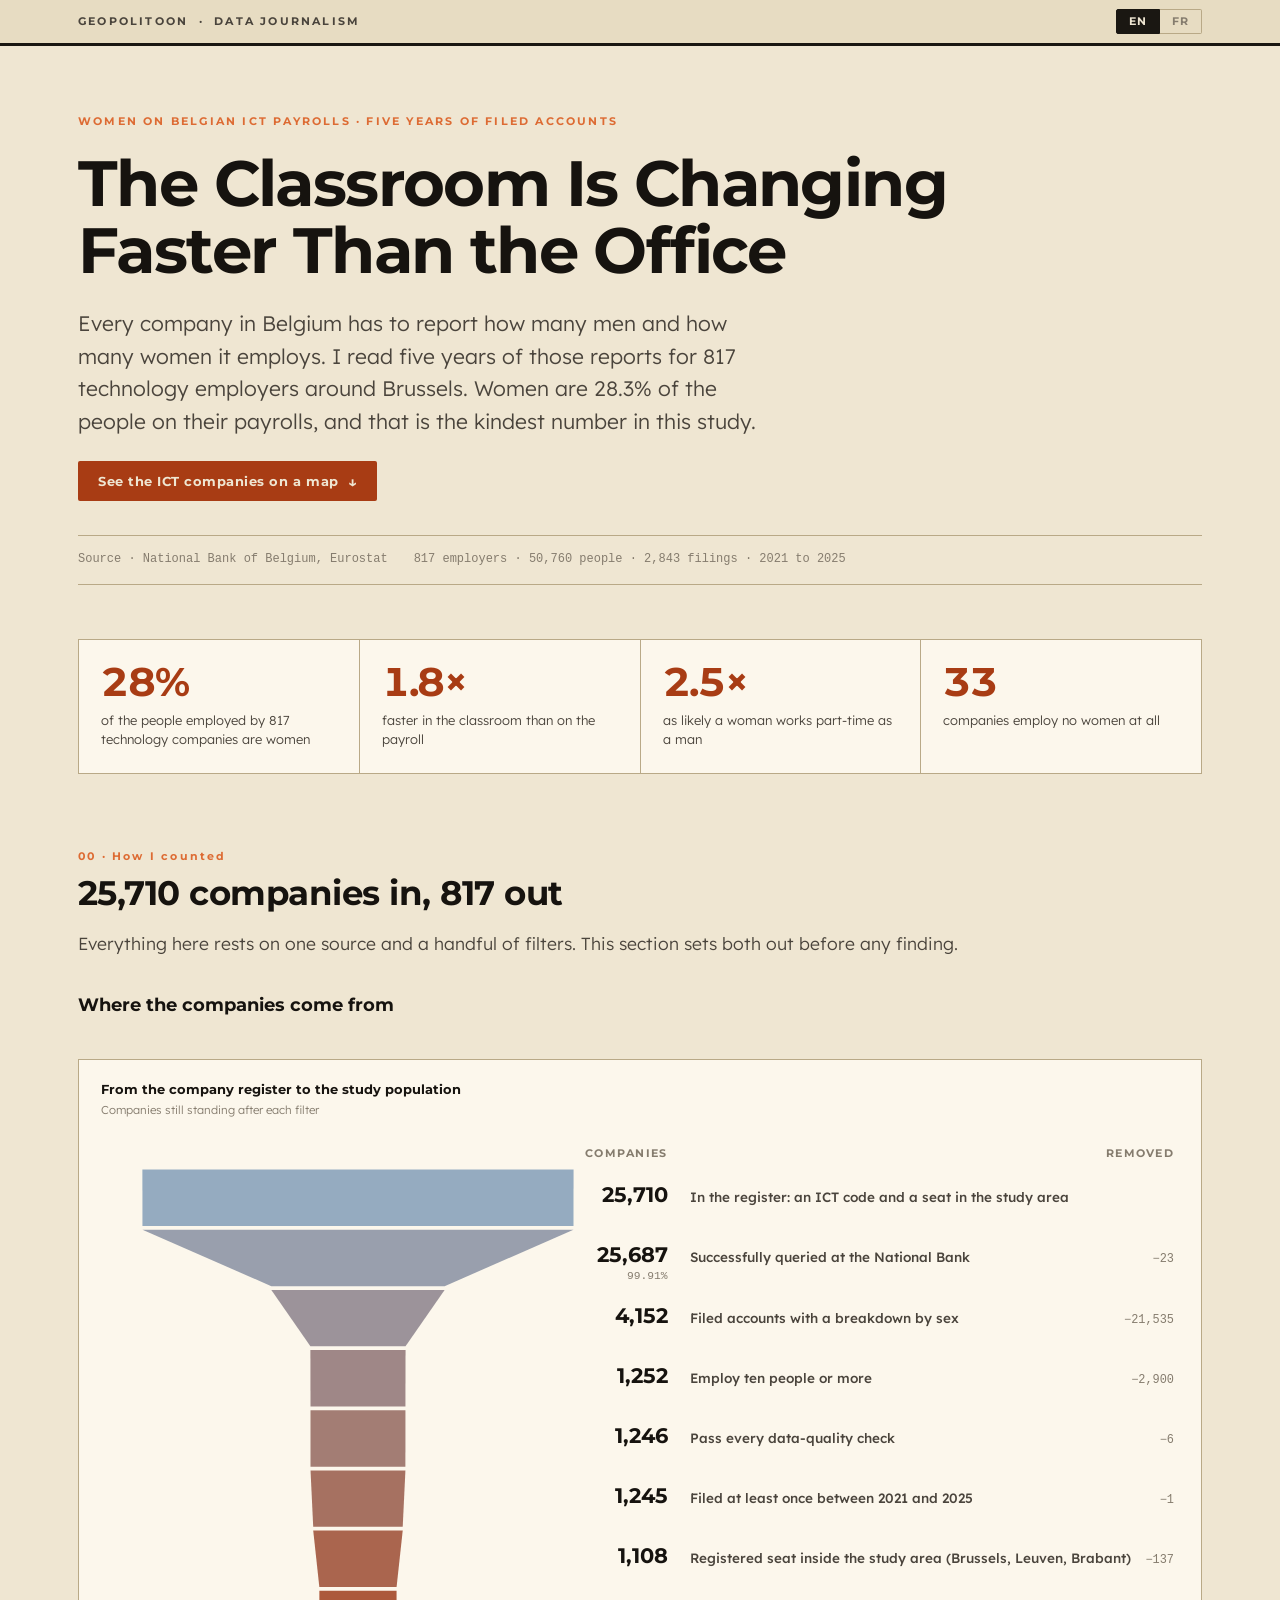
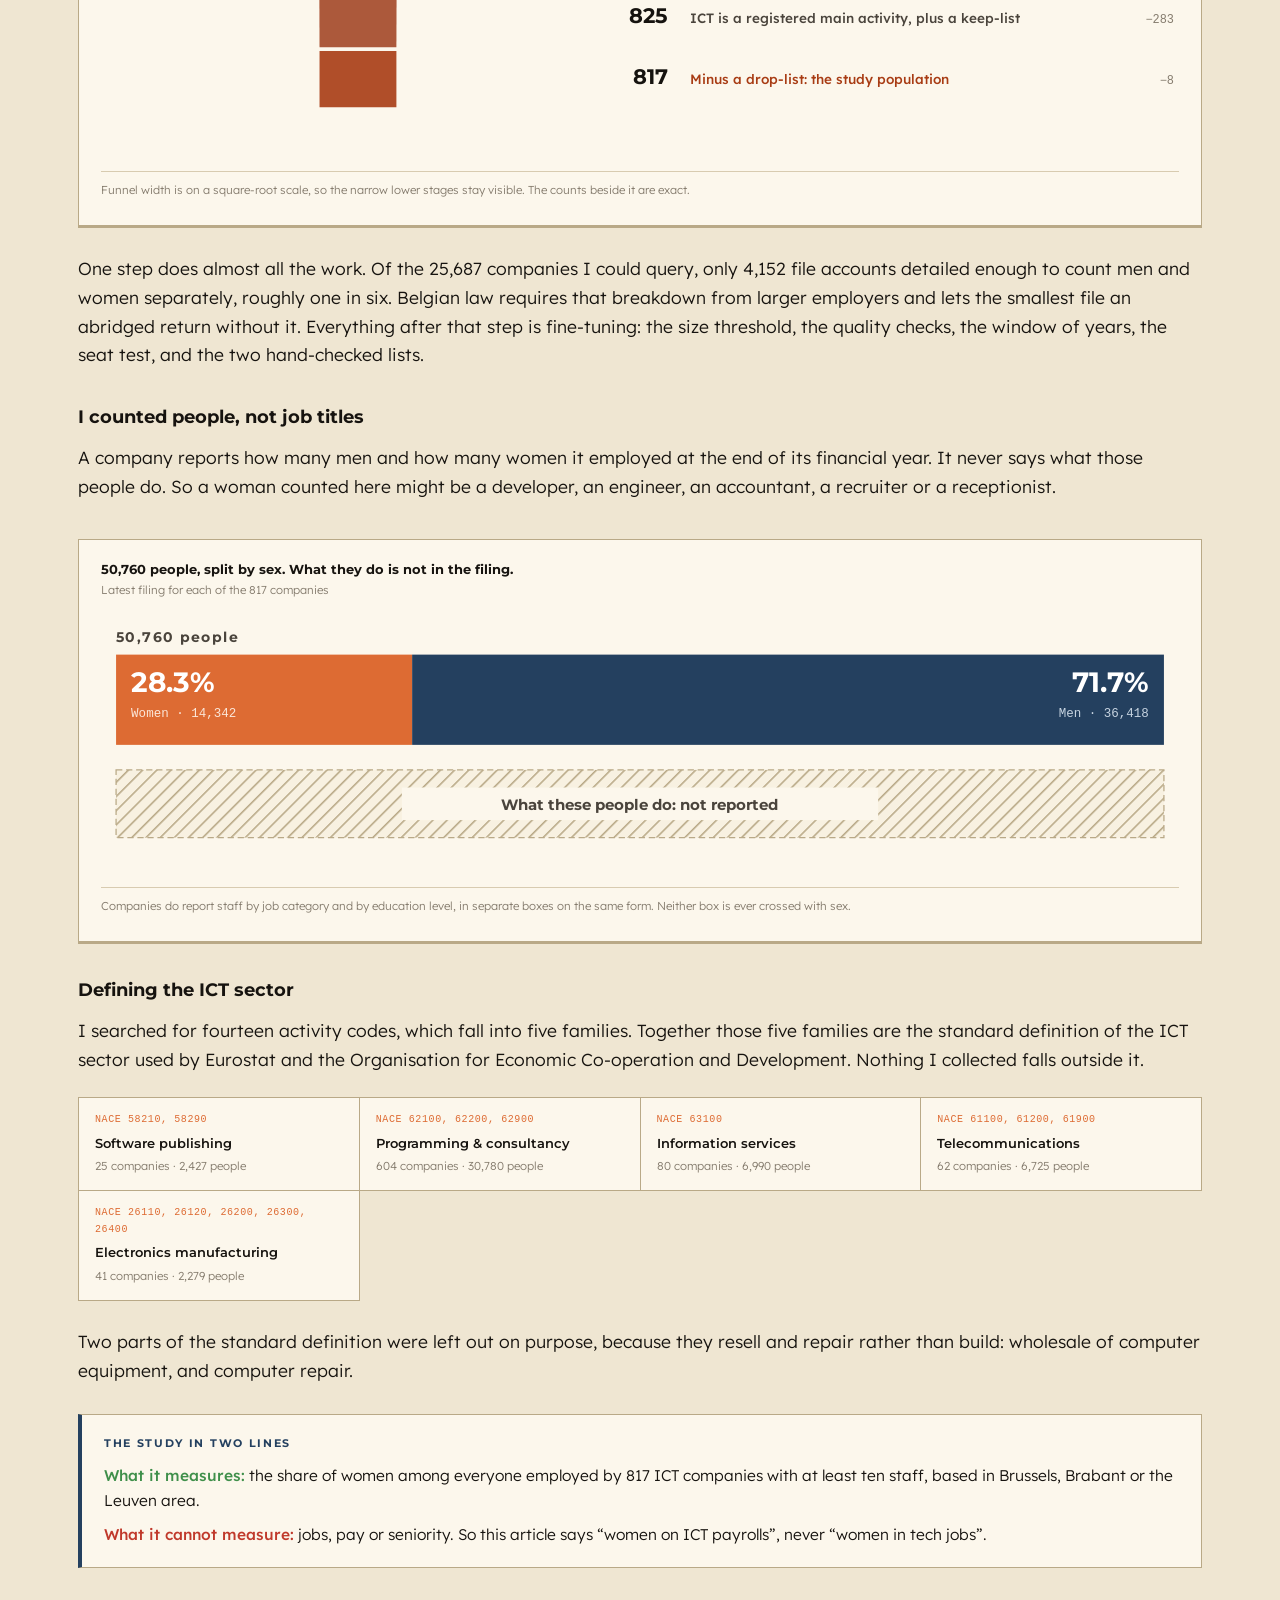
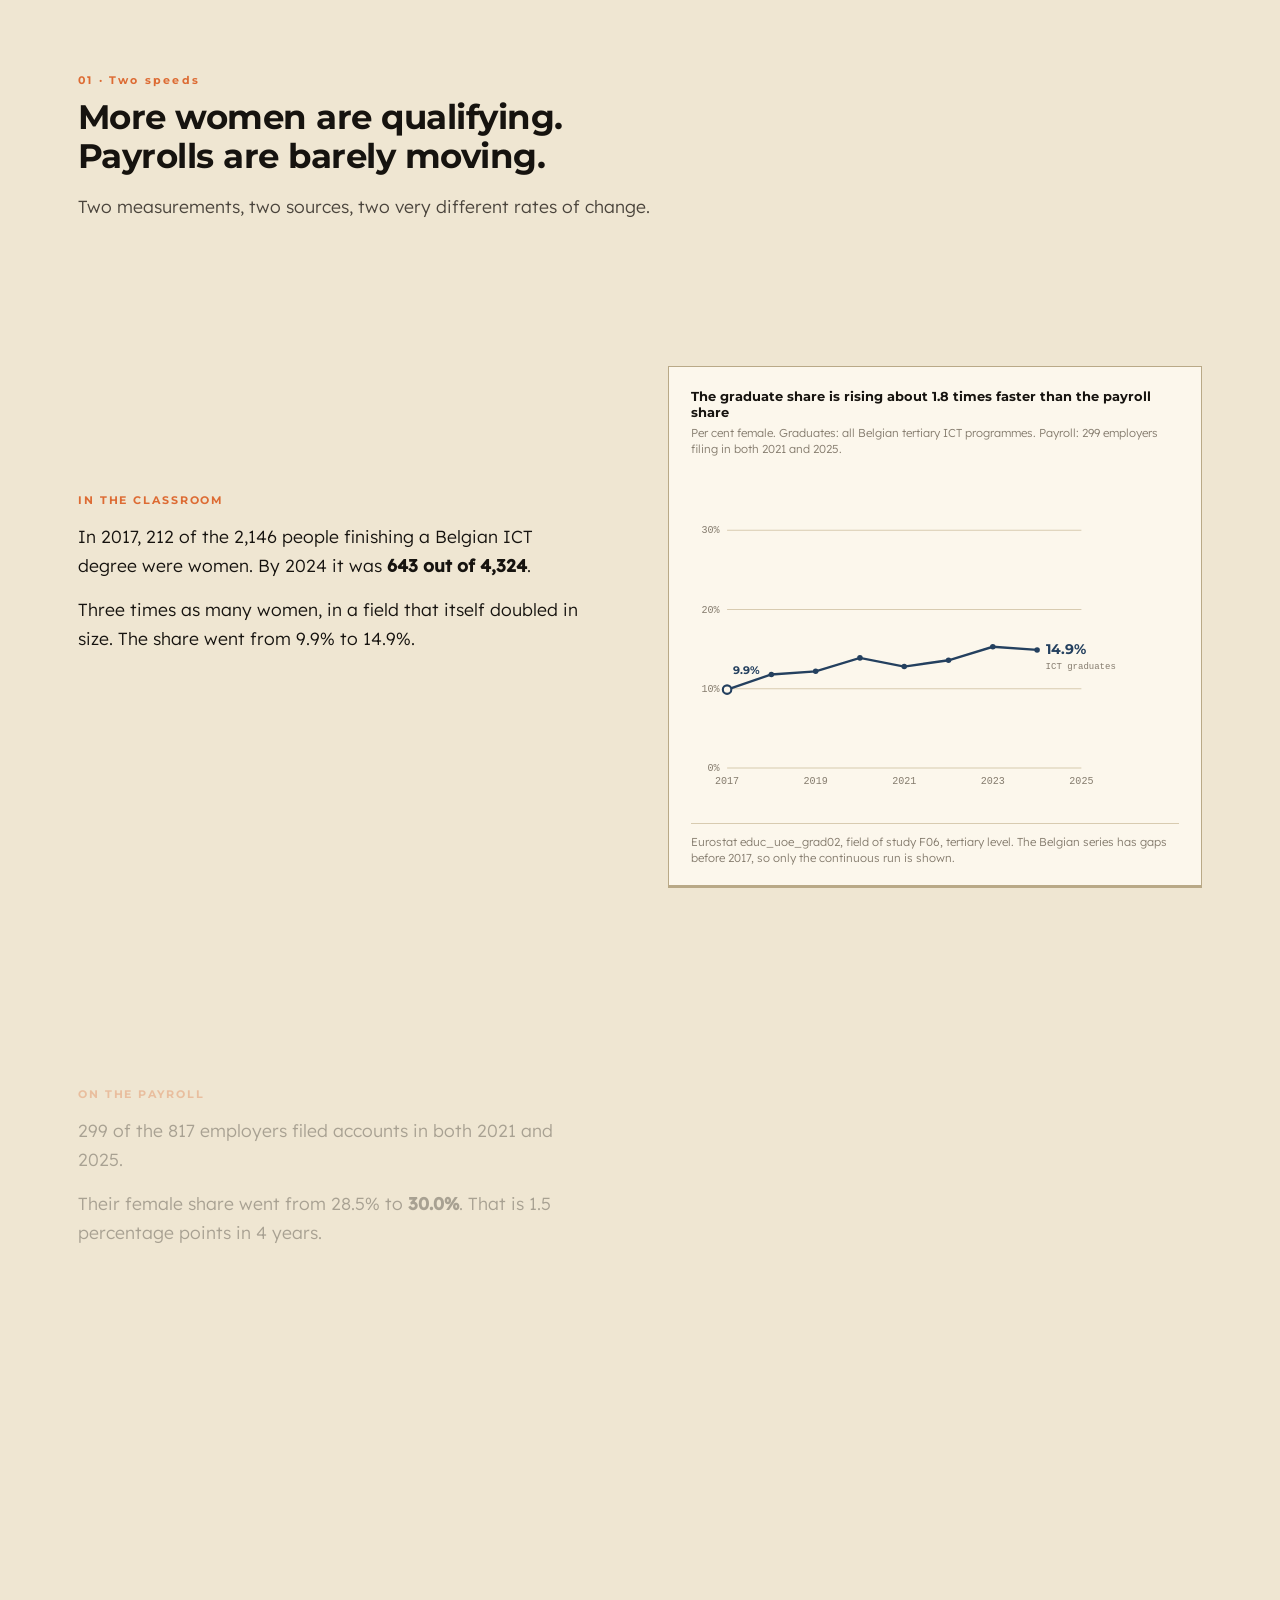
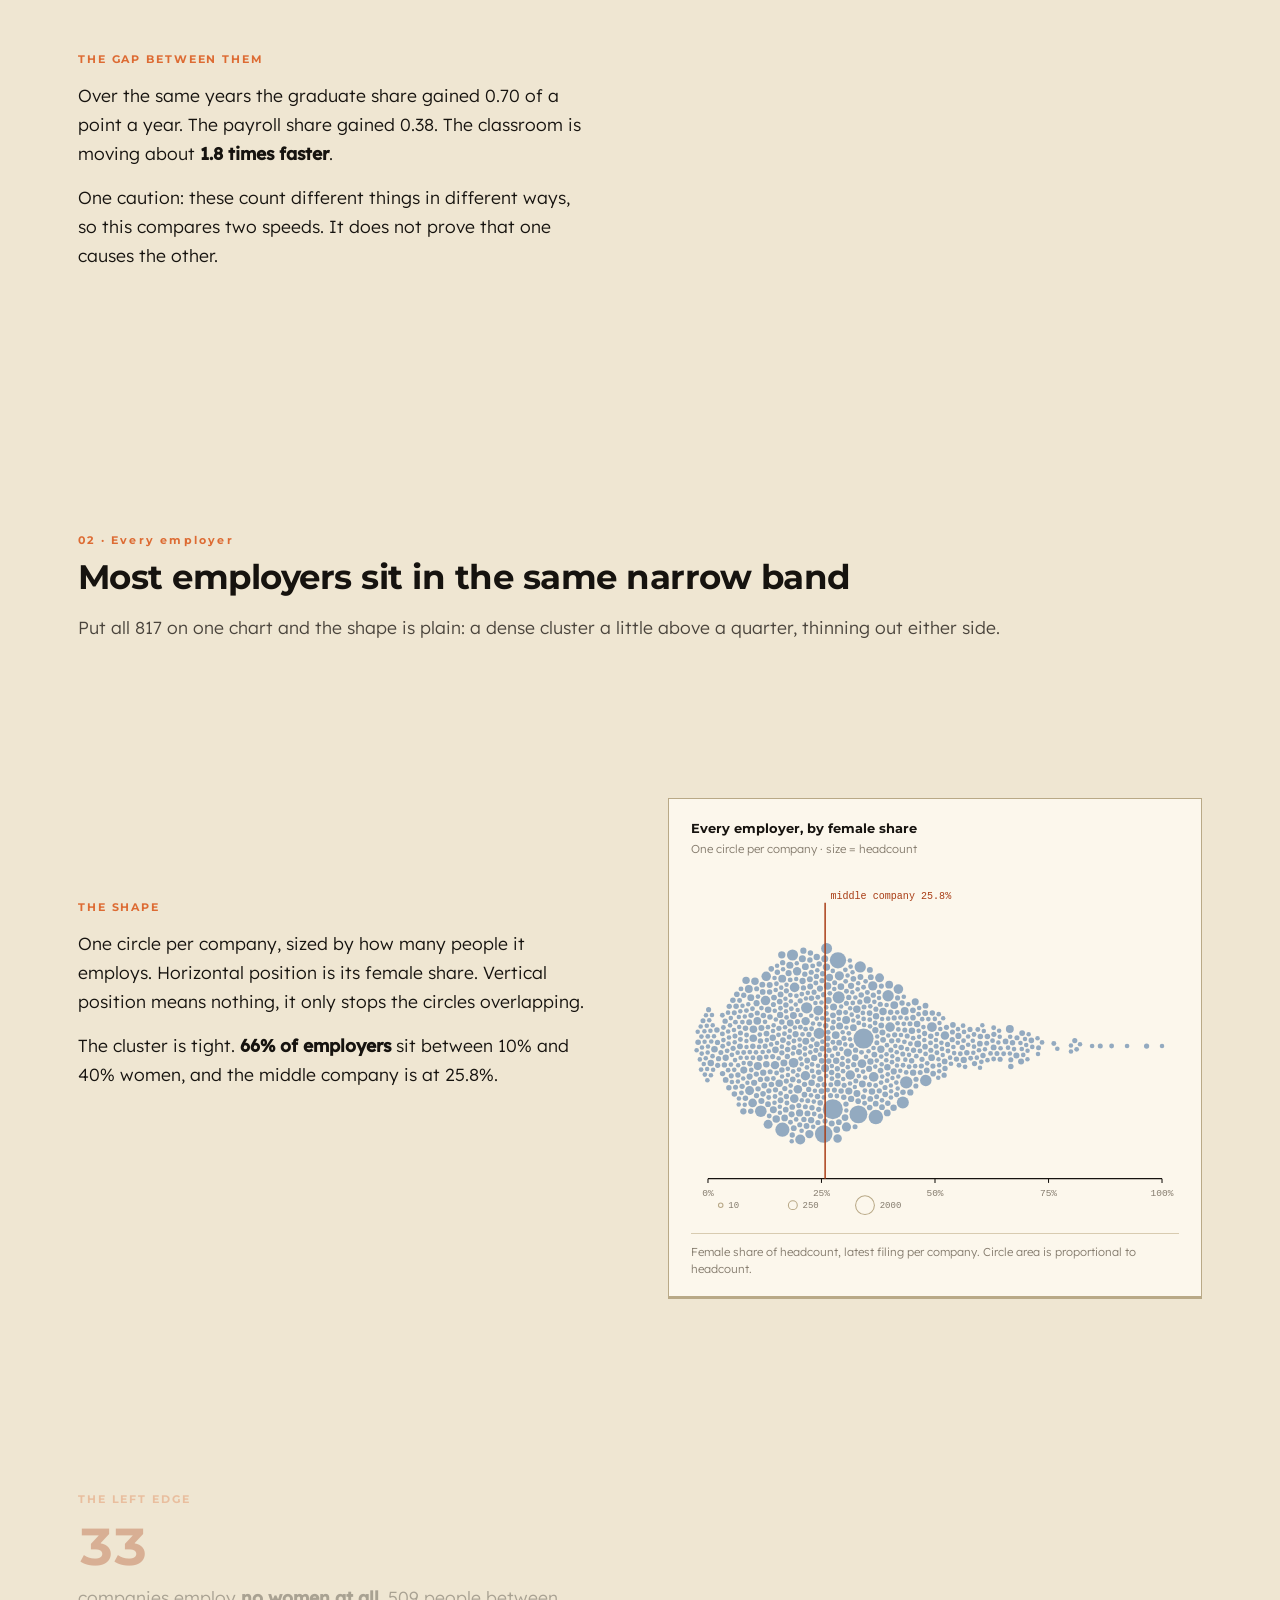
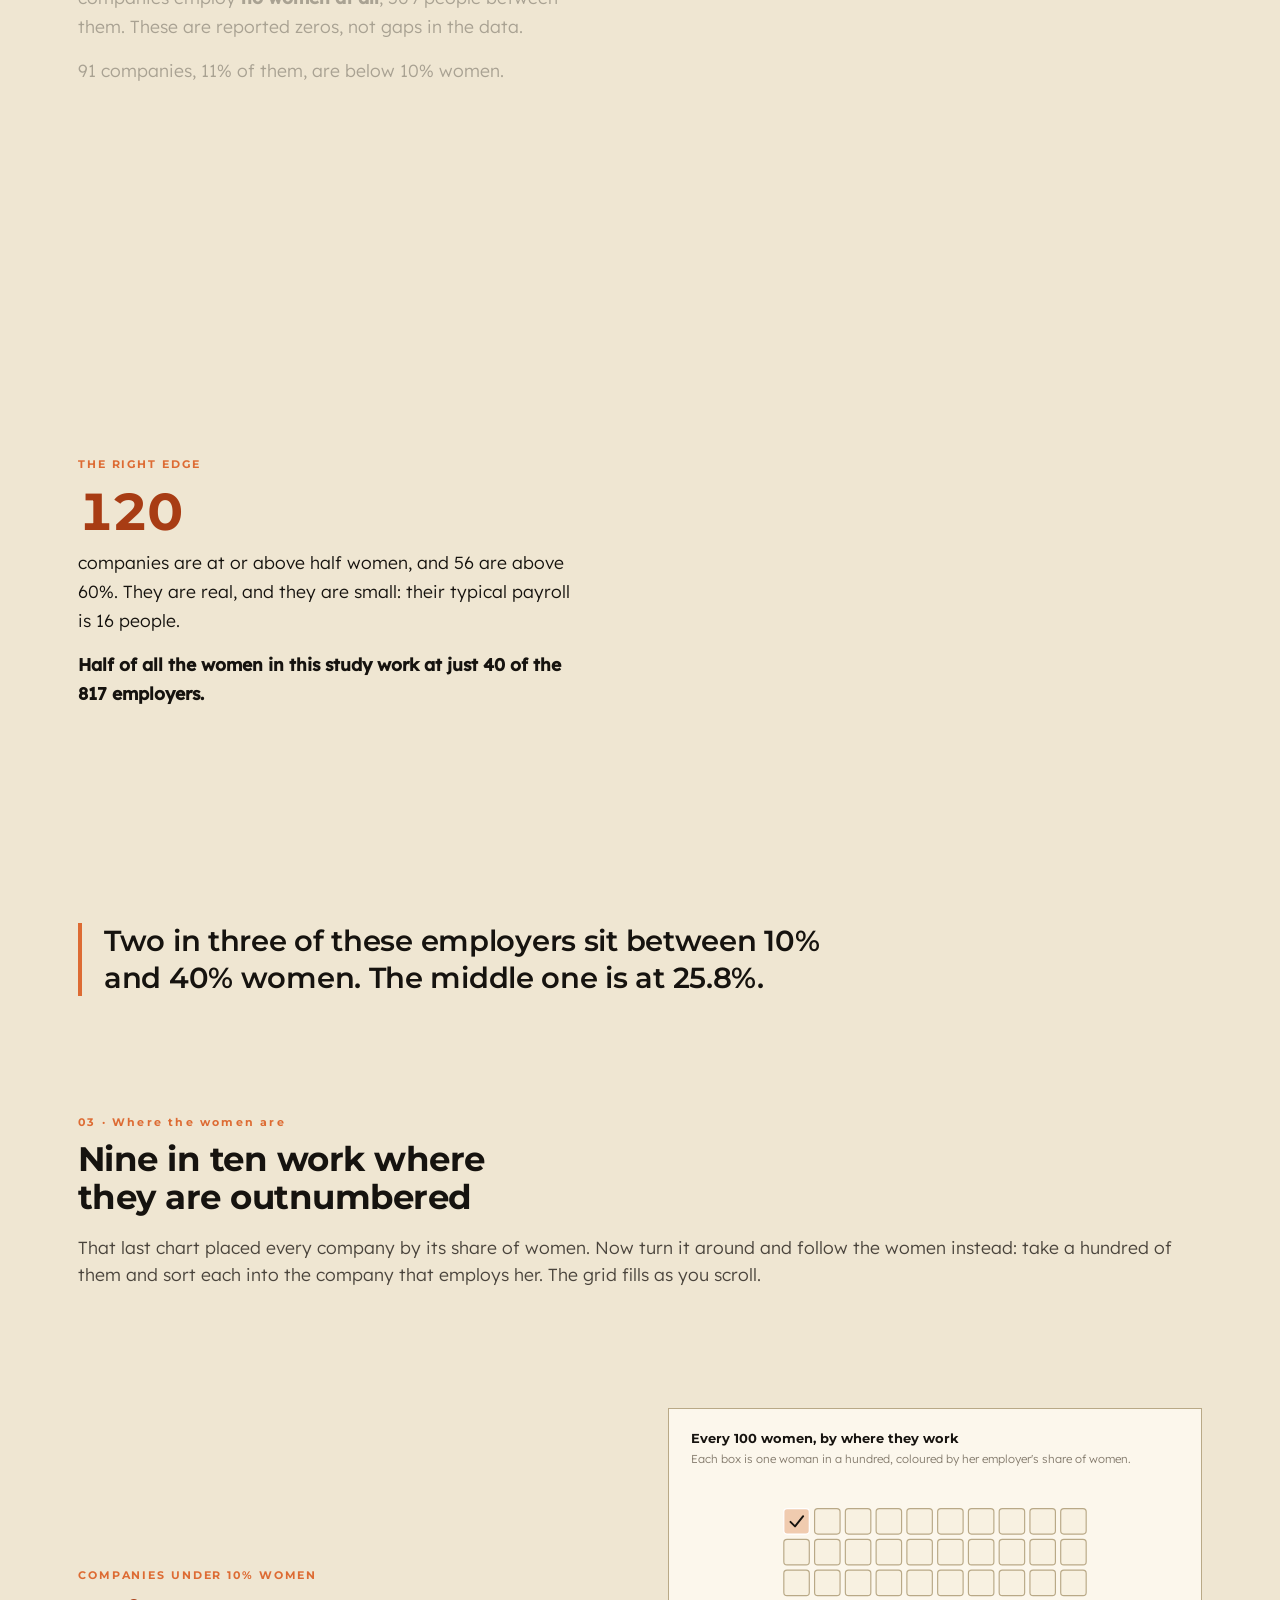
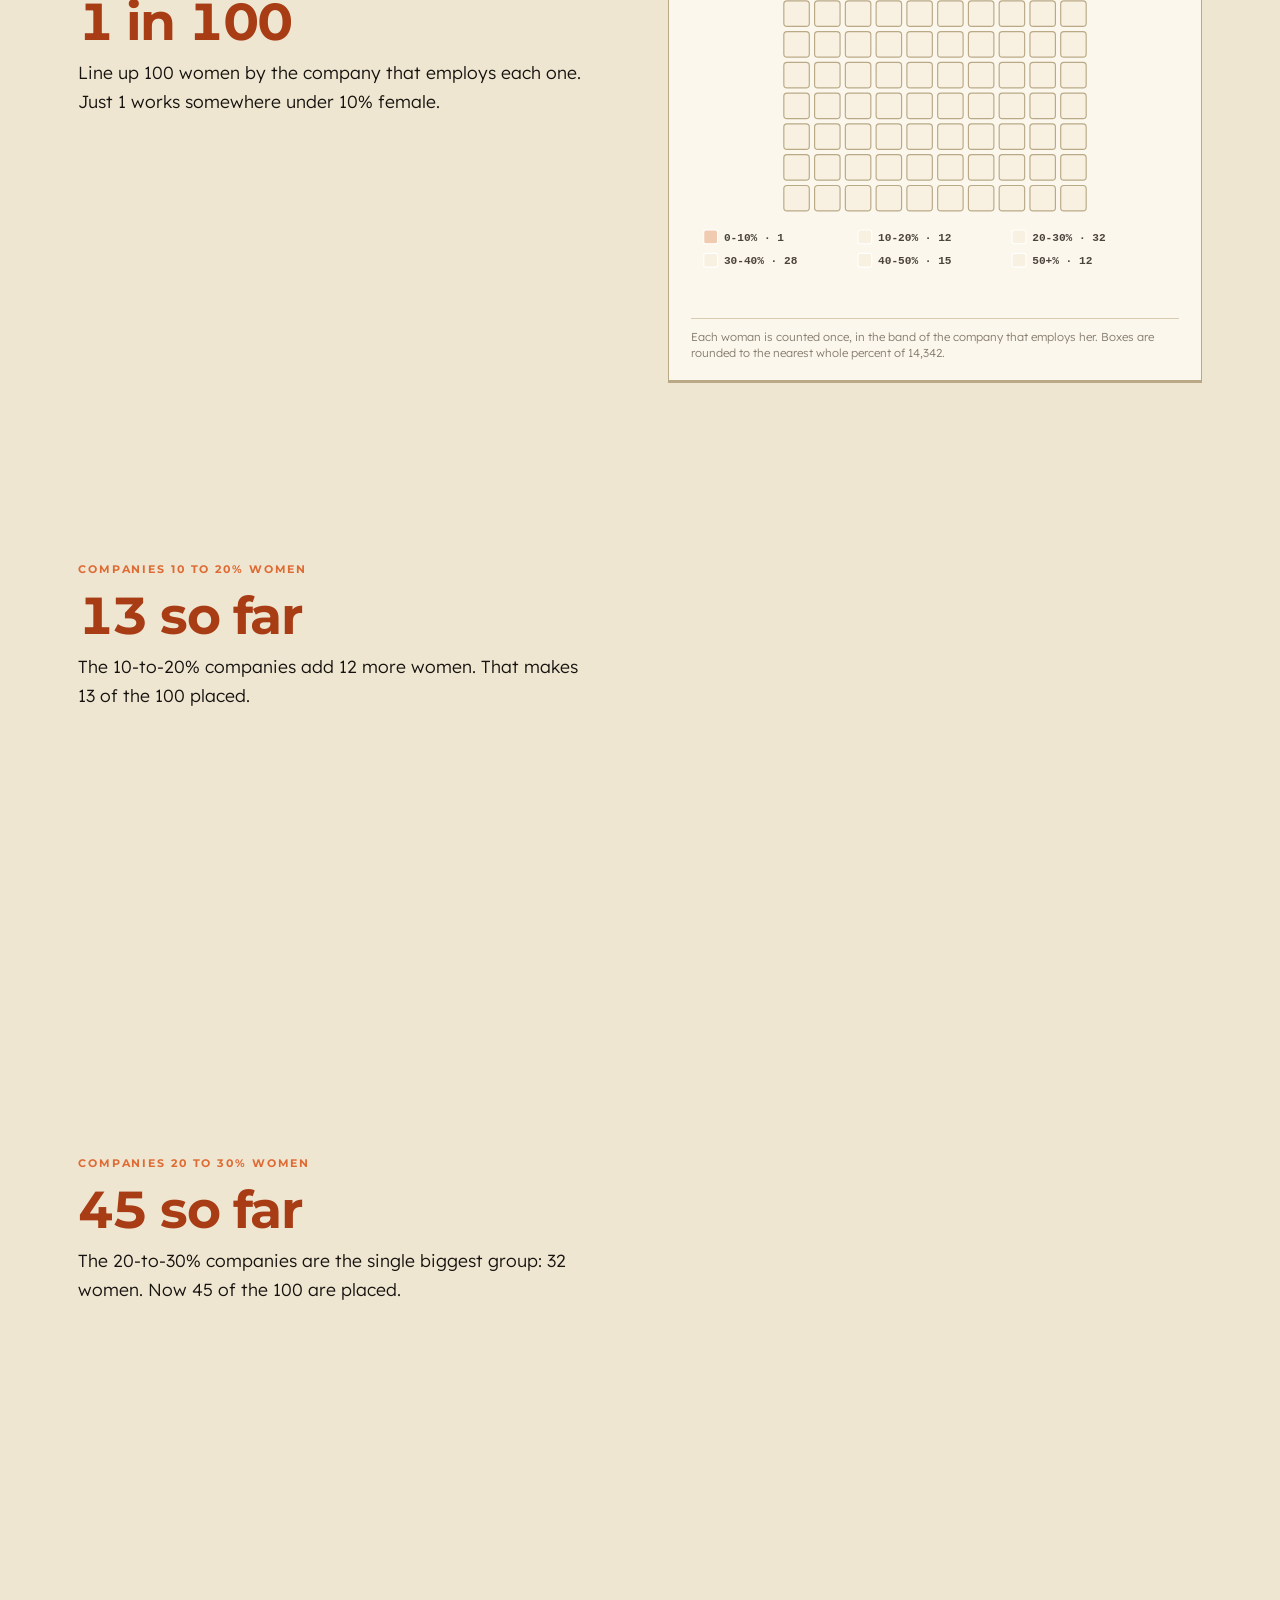
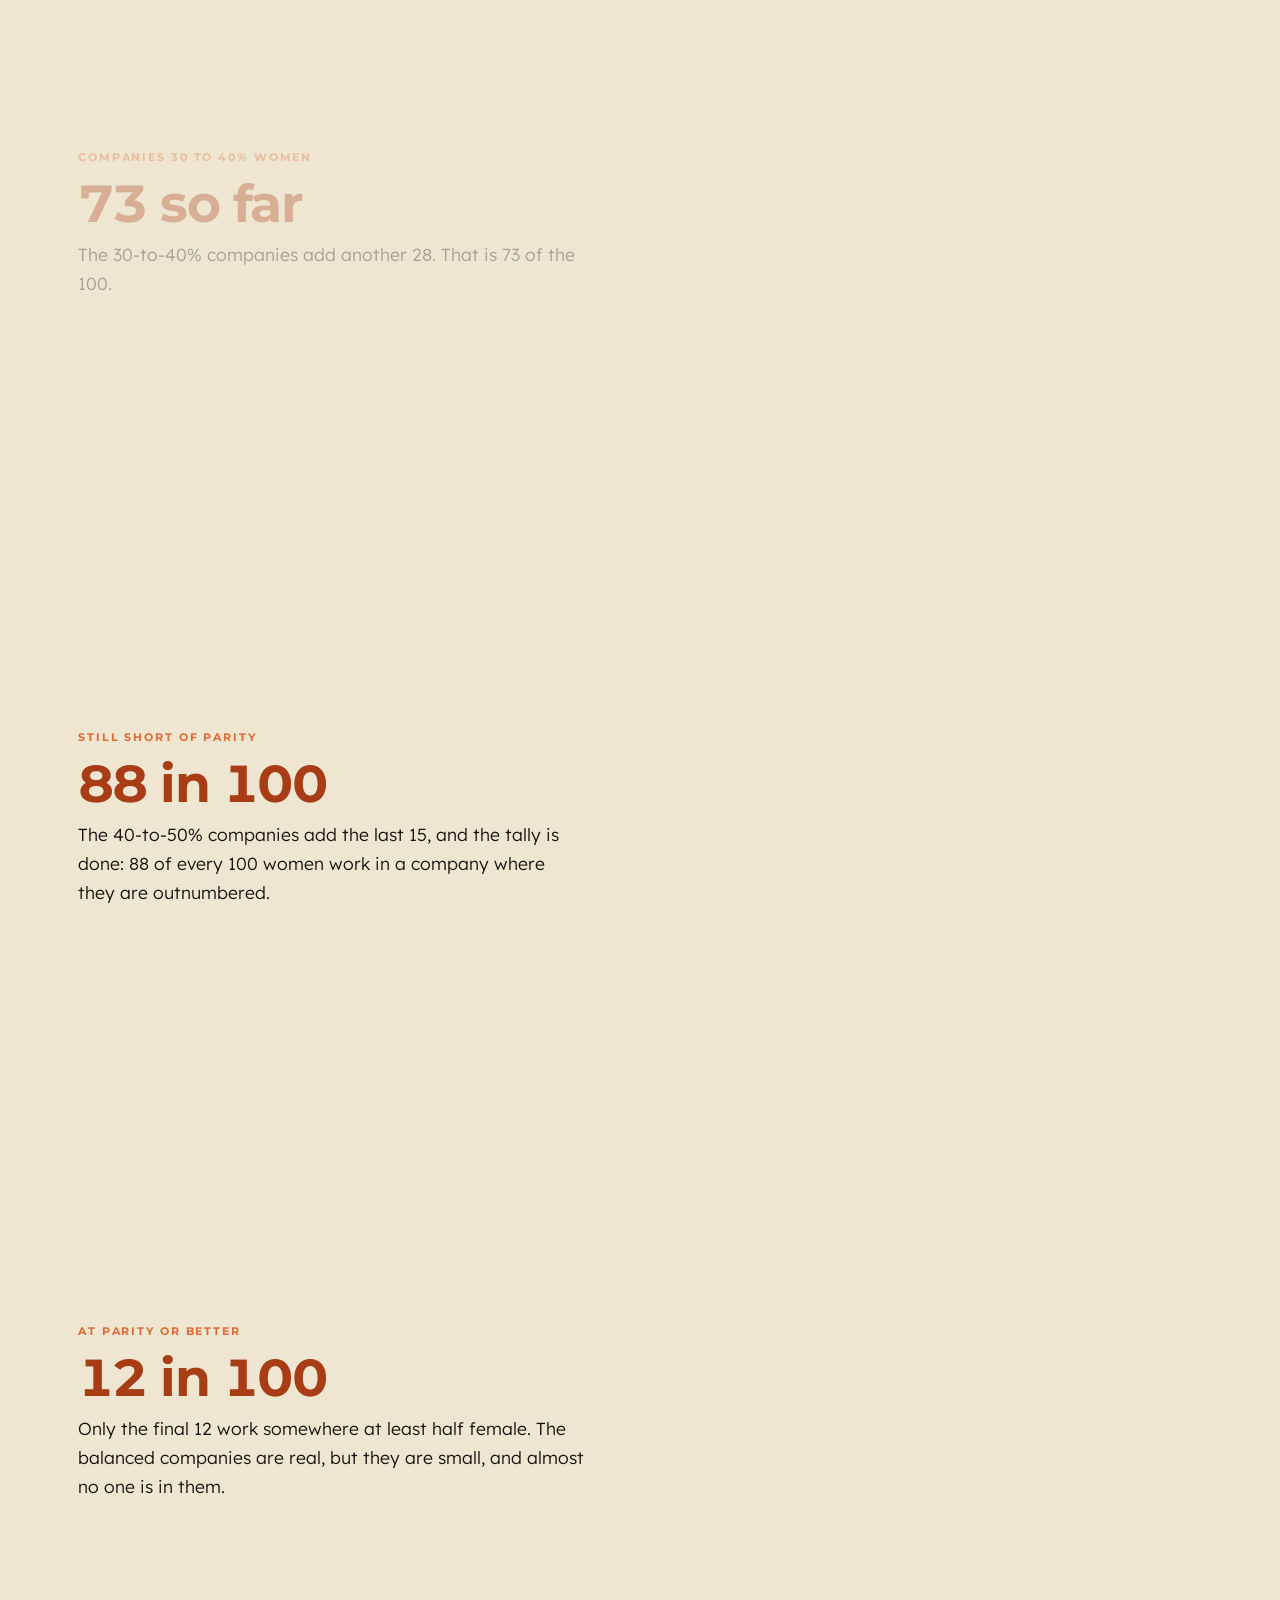
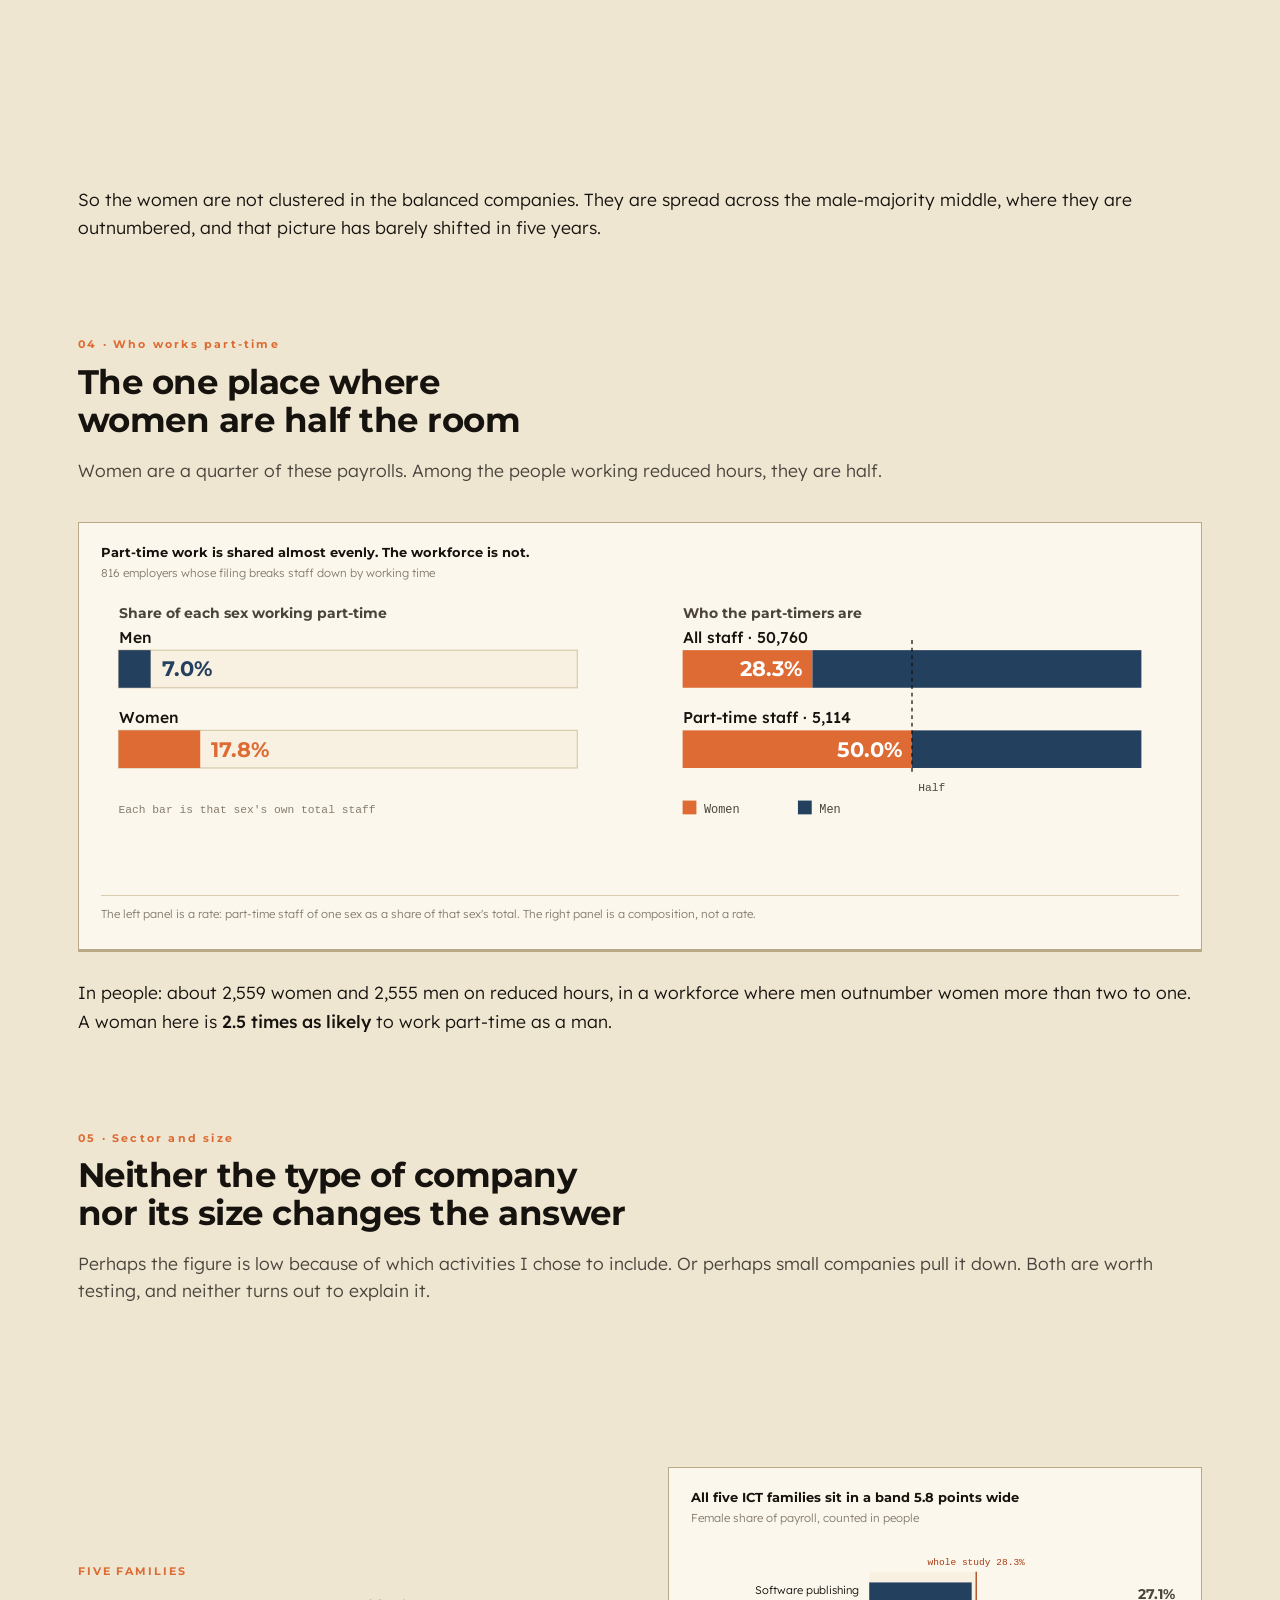
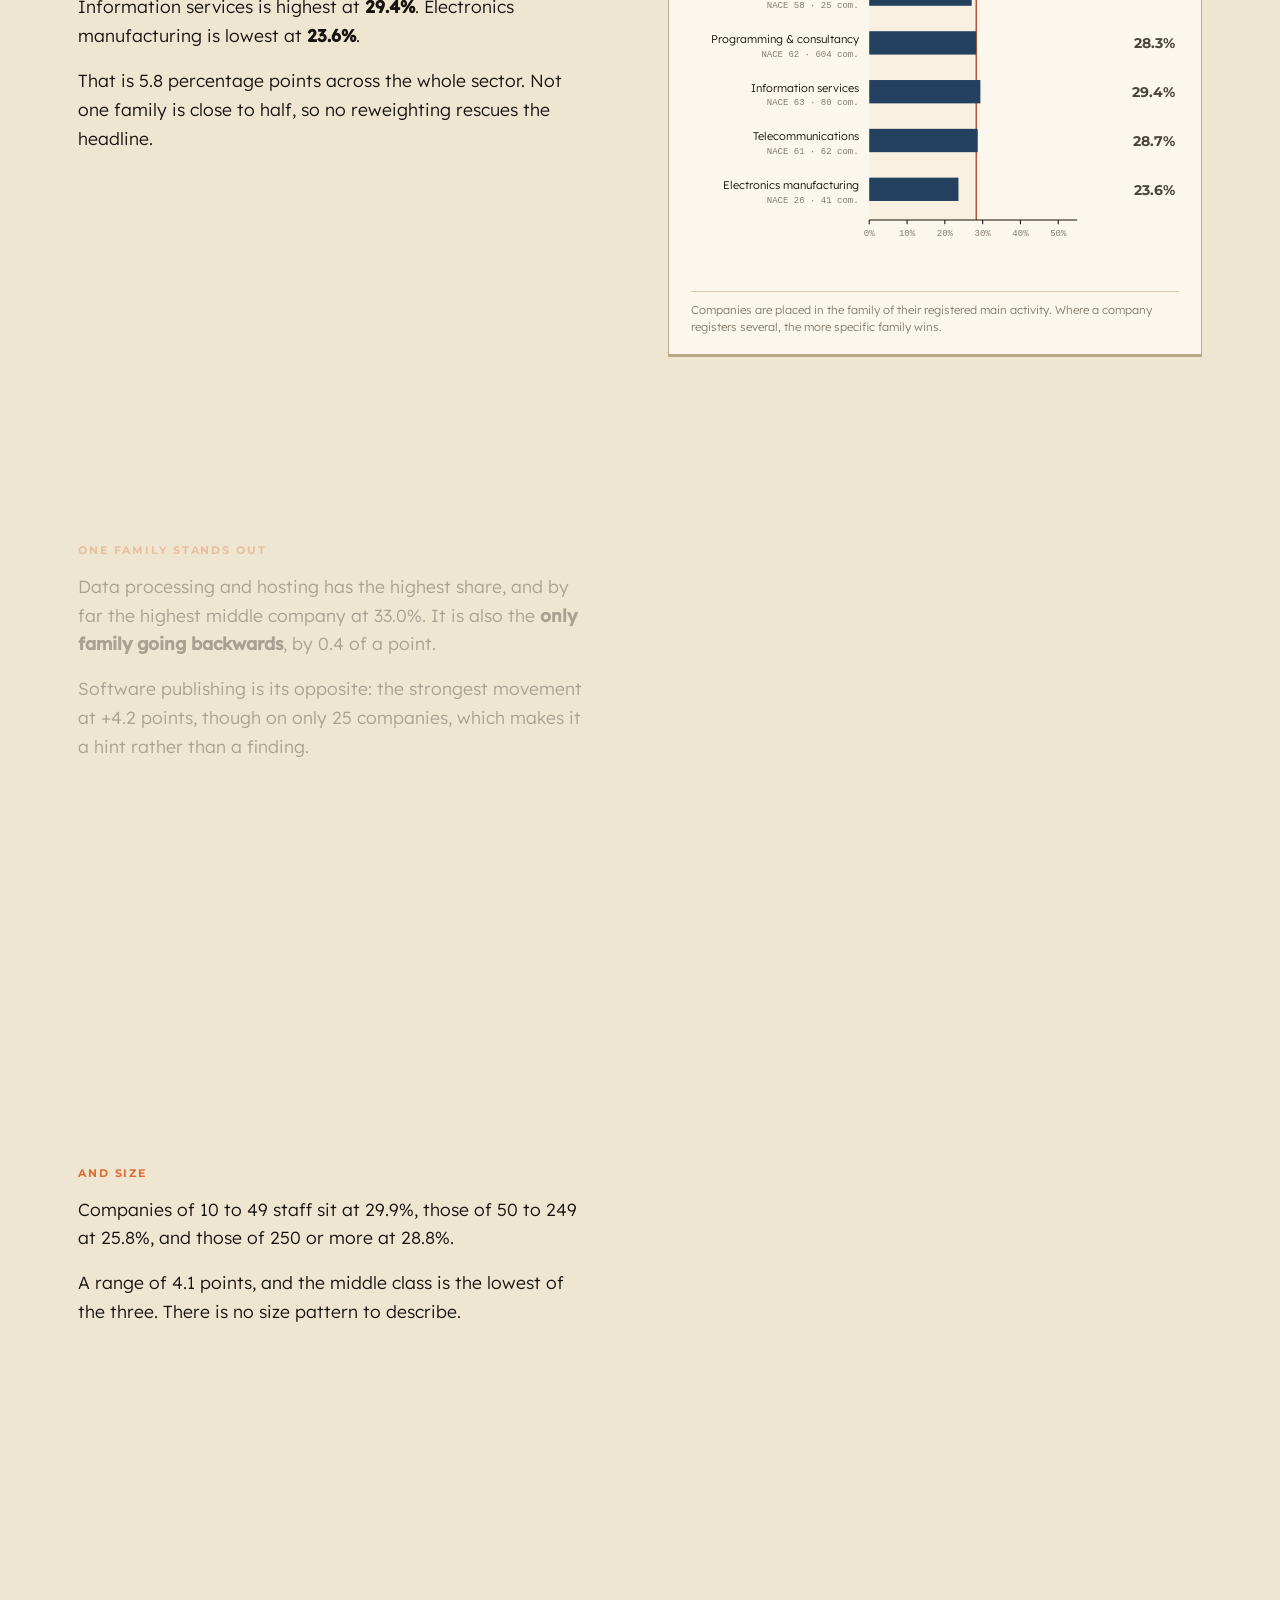
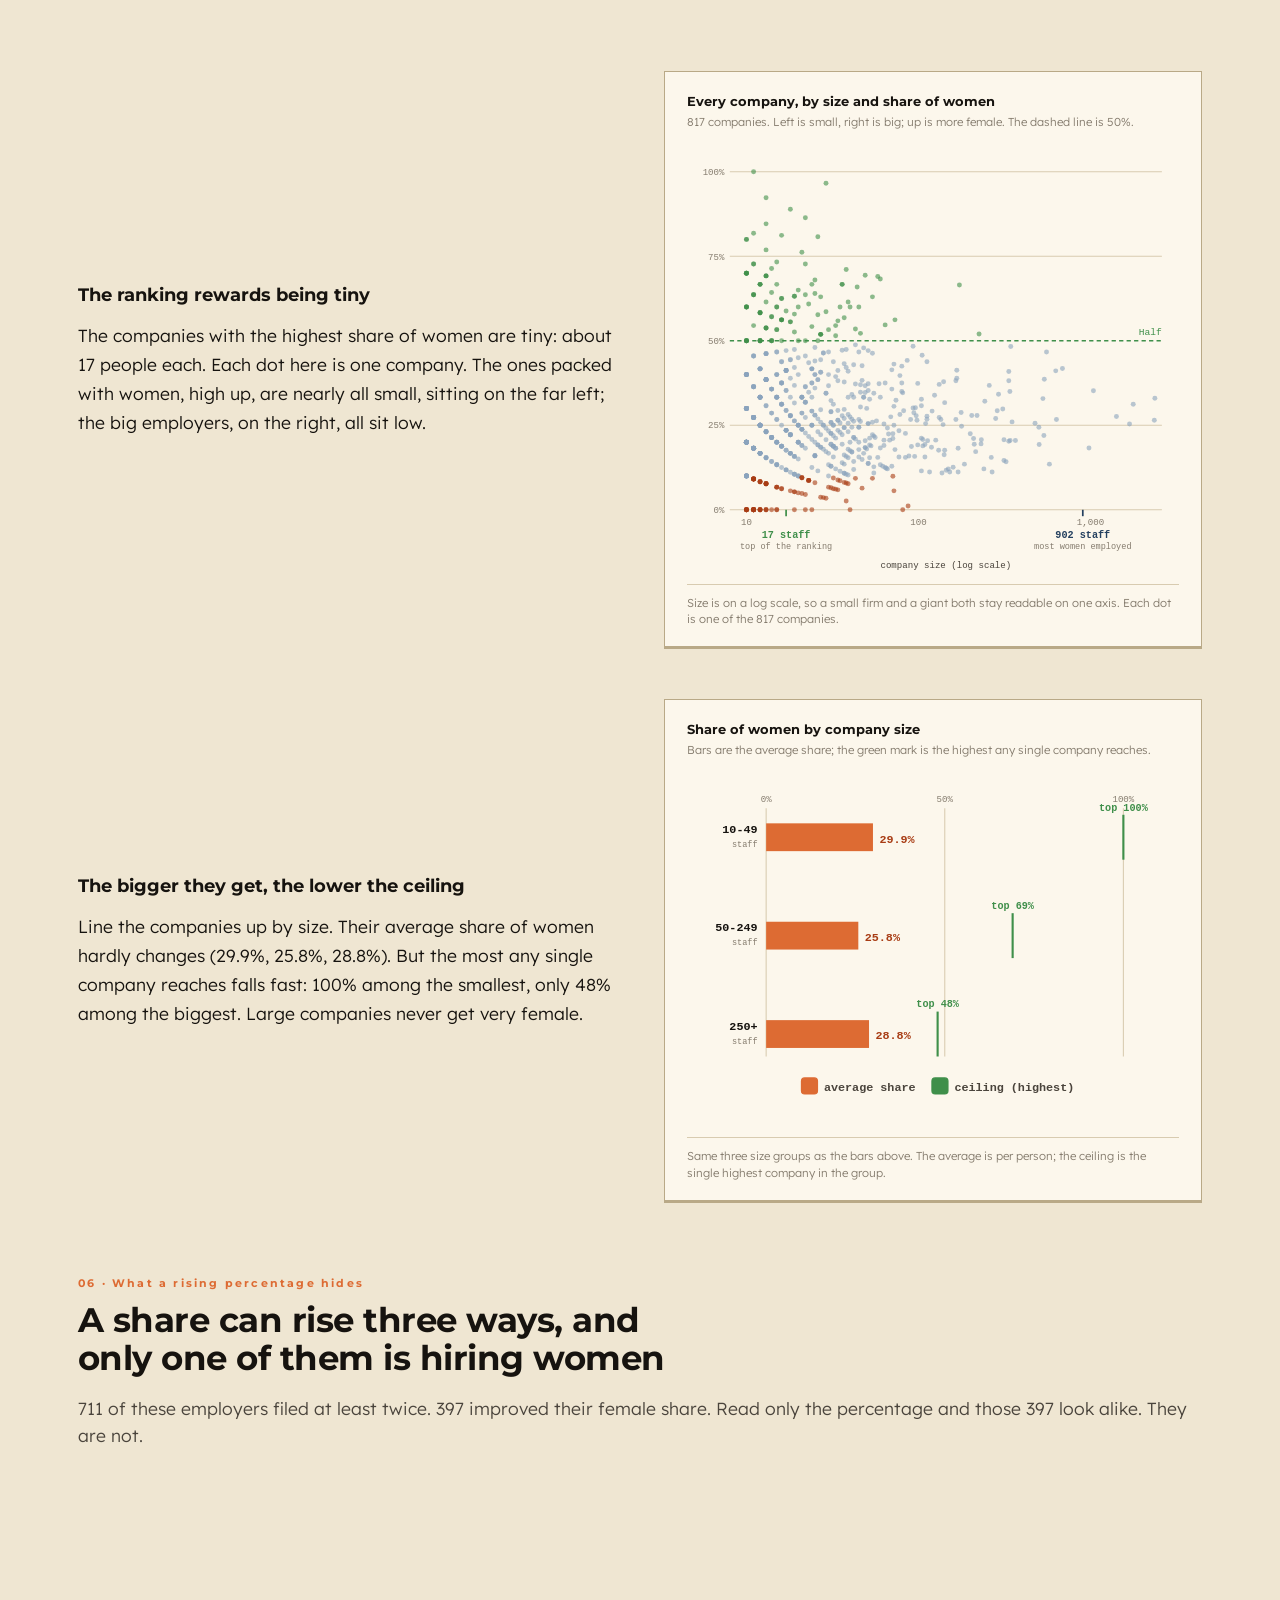
==== commit c5d4bf82: "Resize size figures to half-width two-column; drop graduate closer; title section 03" ====
--- a/woman_in_ict_comapnies_brussels/article.html
+++ b/woman_in_ict_comapnies_brussels/article.html
@@ -228,6 +228,14 @@
   /* a standalone figure, no scroll steps */
   .solo{margin:38px 0 0}
   .solo .figbox{max-width:100%}
+  /* text on the left, a compact figure on the right */
+  .sidefig{
+    display:grid;grid-template-columns:1fr 1fr;gap:48px;align-items:center;
+    margin:52px 0 0;
+  }
+  .sidefig .sidetext h3{margin-top:0}
+  .sidefig .sidetext p{margin-bottom:0}
+  @media (max-width:760px){ .sidefig{grid-template-columns:1fr;gap:22px} }
 
   /* ---------------- tables ---------------- */
   .tablewrap{overflow-x:auto;margin:34px 0 0}
@@ -462,23 +470,27 @@
 
   <!-- size, looked at two more ways: the scatter and the ceiling -->
   <section class="prose">
-    <h3 data-i18n="a5s1h"></h3>
-    <p data-i18n="a5s1p"></p>
-    <div class="solo">
+    <div class="sidefig">
+      <div class="sidetext">
+        <h3 data-i18n="a5s1h"></h3>
+        <p data-i18n="a5s1p"></p>
+      </div>
       <div class="figbox">
         <div class="figtitle" data-i18n="a5coneT"></div>
         <div class="figsub" data-i18n="a5coneS"></div>
-        <svg id="fig-a5cone" viewBox="0 0 860 430" role="img"></svg>
+        <svg id="fig-a5cone" viewBox="0 0 460 400" role="img"></svg>
         <div class="fignote" id="note-a5cone"></div>
       </div>
     </div>
-    <h3 style="margin-top:34px" data-i18n="a5s2h"></h3>
-    <p data-i18n="a5s2p"></p>
-    <div class="solo">
+    <div class="sidefig">
+      <div class="sidetext">
+        <h3 data-i18n="a5s2h"></h3>
+        <p data-i18n="a5s2p"></p>
+      </div>
       <div class="figbox">
         <div class="figtitle" data-i18n="a5ceilT"></div>
         <div class="figsub" data-i18n="a5ceilS"></div>
-        <svg id="fig-a5ceil" viewBox="0 0 860 315" role="img"></svg>
+        <svg id="fig-a5ceil" viewBox="0 0 460 330" role="img"></svg>
         <div class="fignote" id="note-a5ceil"></div>
       </div>
     </div>
@@ -517,8 +529,6 @@
     <p data-i18n="a8p2"></p>
     <h3 data-i18n="a8h2"></h3>
     <p data-i18n="a8p3"></p>
-    <p class="kicker" style="margin:42px 0 10px" data-i18n="a8last"></p>
-    <p class="closing" data-i18n="a8p4"></p>
   </section>
 
   <!-- ============ annex · the employers, named ============ -->
@@ -570,6 +580,6 @@
 <div class="wrap"><footer class="end"><span data-i18n="foot"></span></footer></div>
 
 <script src="./d3.v7.min.js"></script>
-<script src="./article.js?v=13"></script>
+<script src="./article.js?v=14"></script>
 </body>
 </html>
